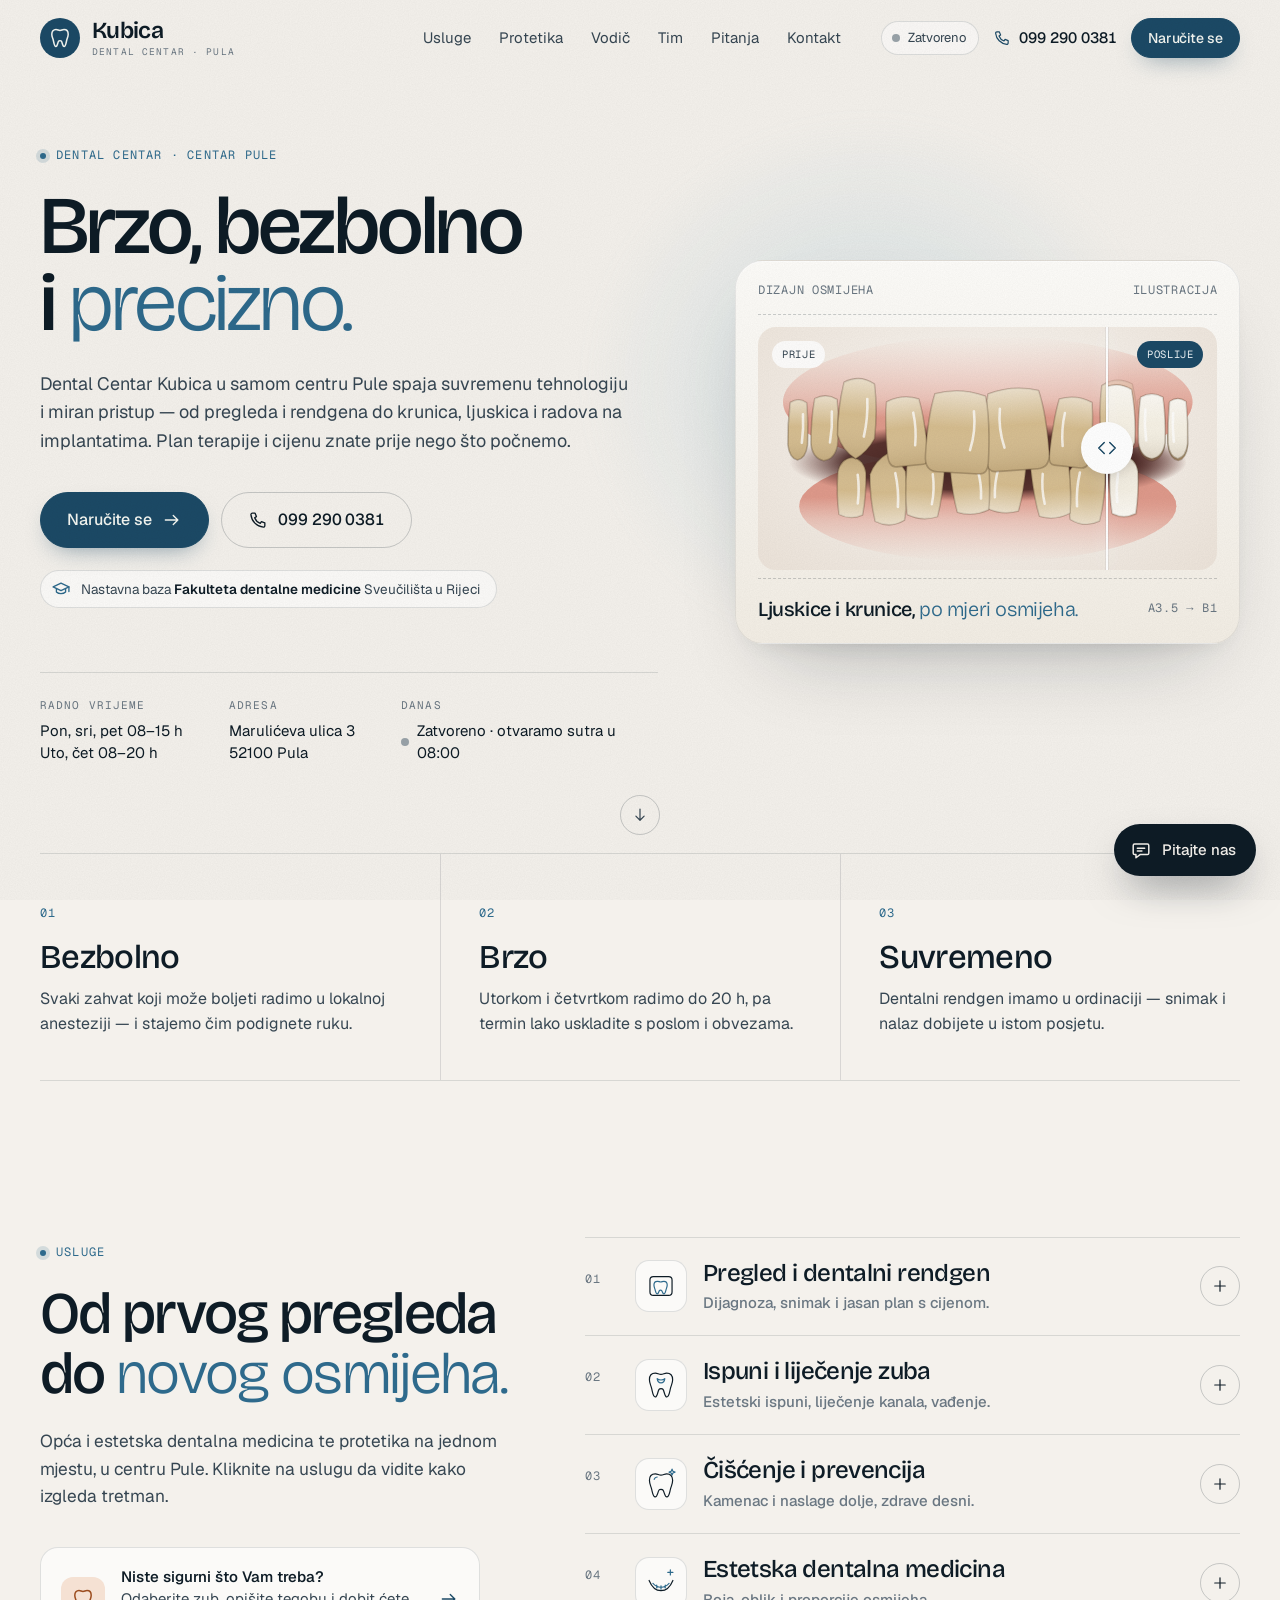
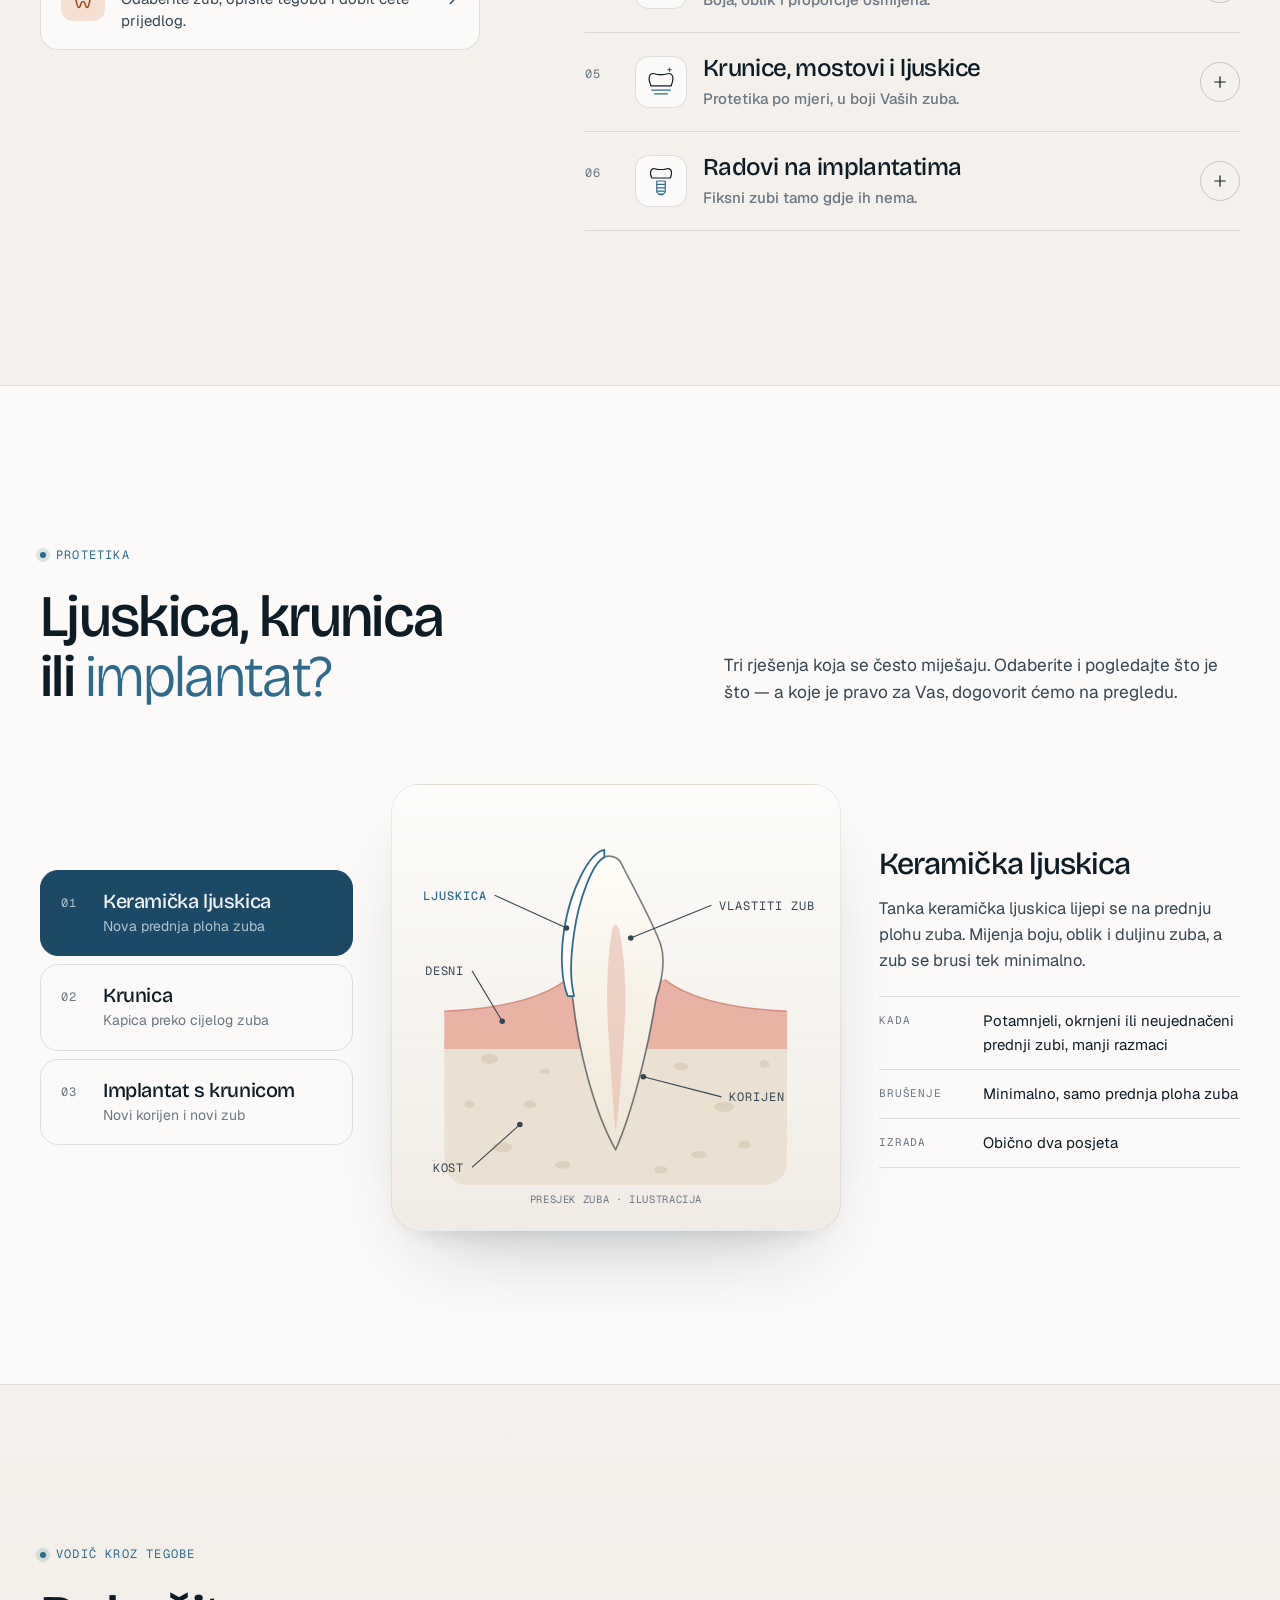
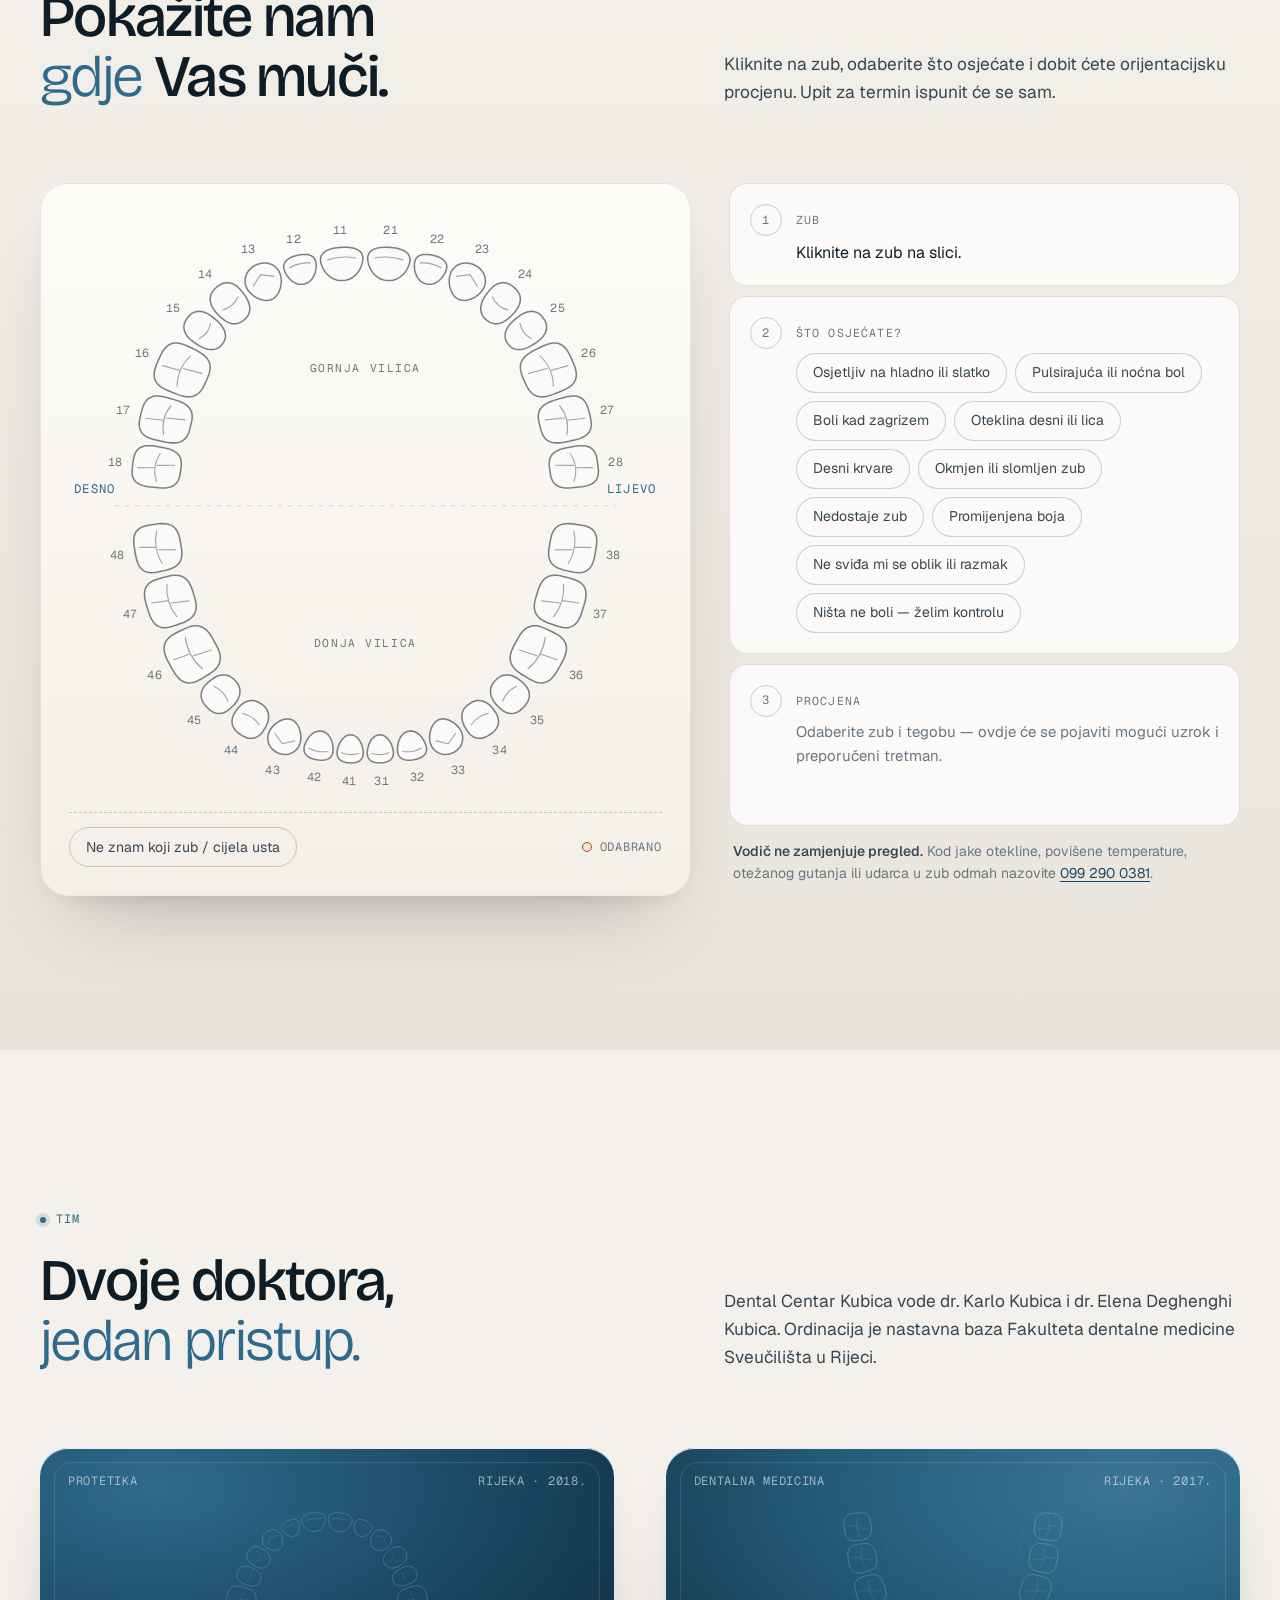
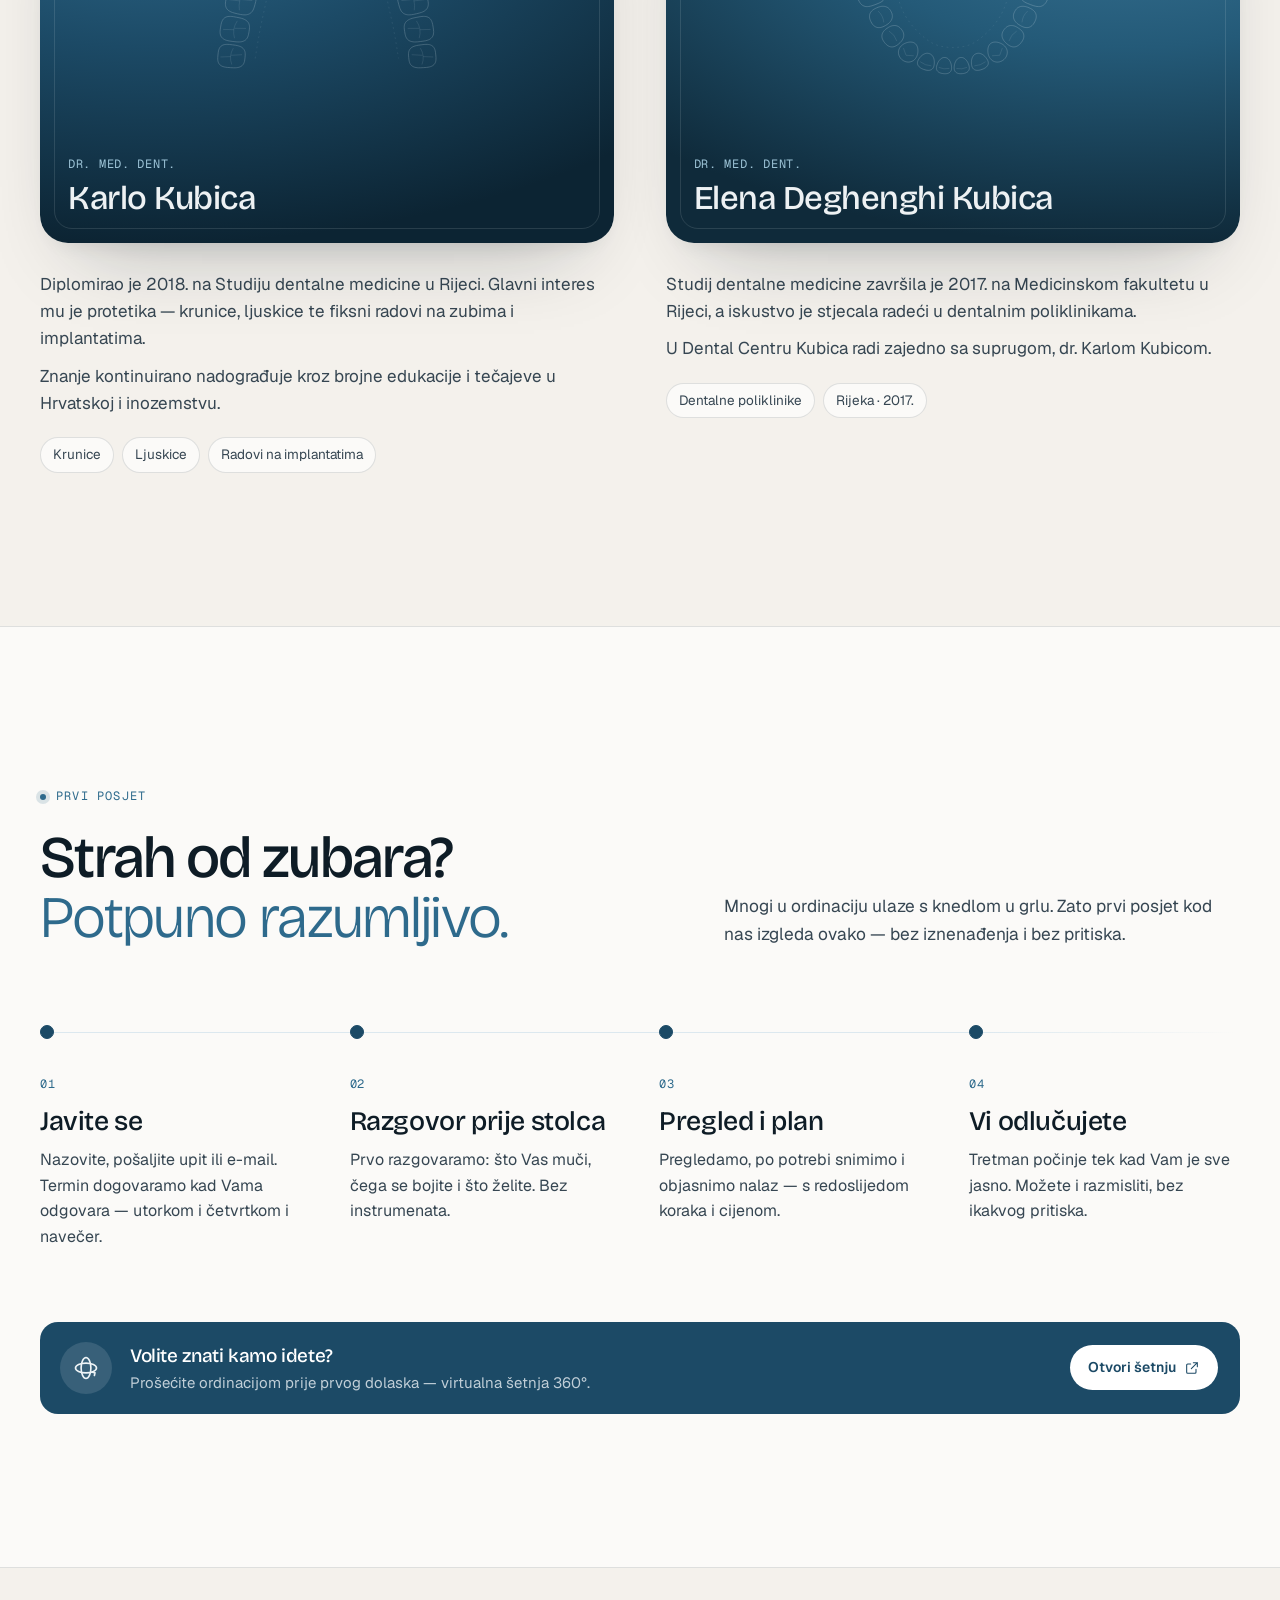
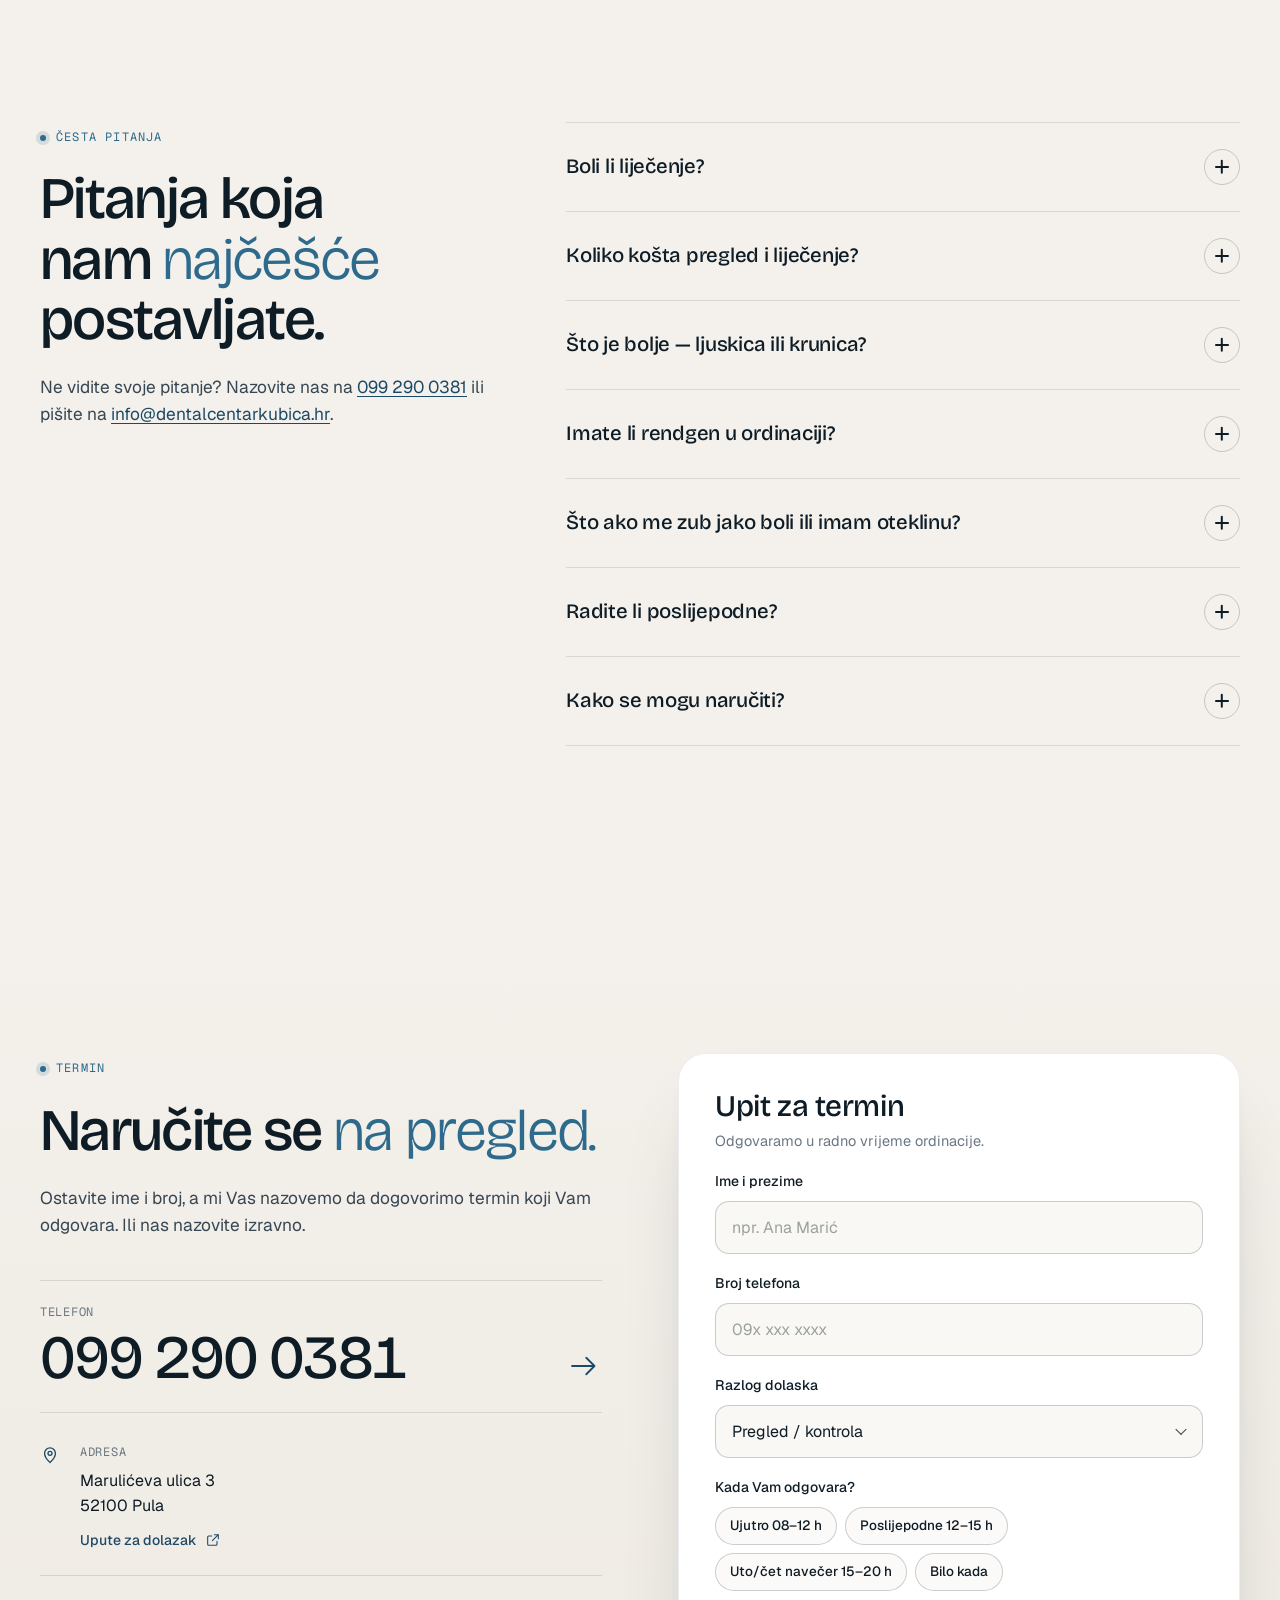
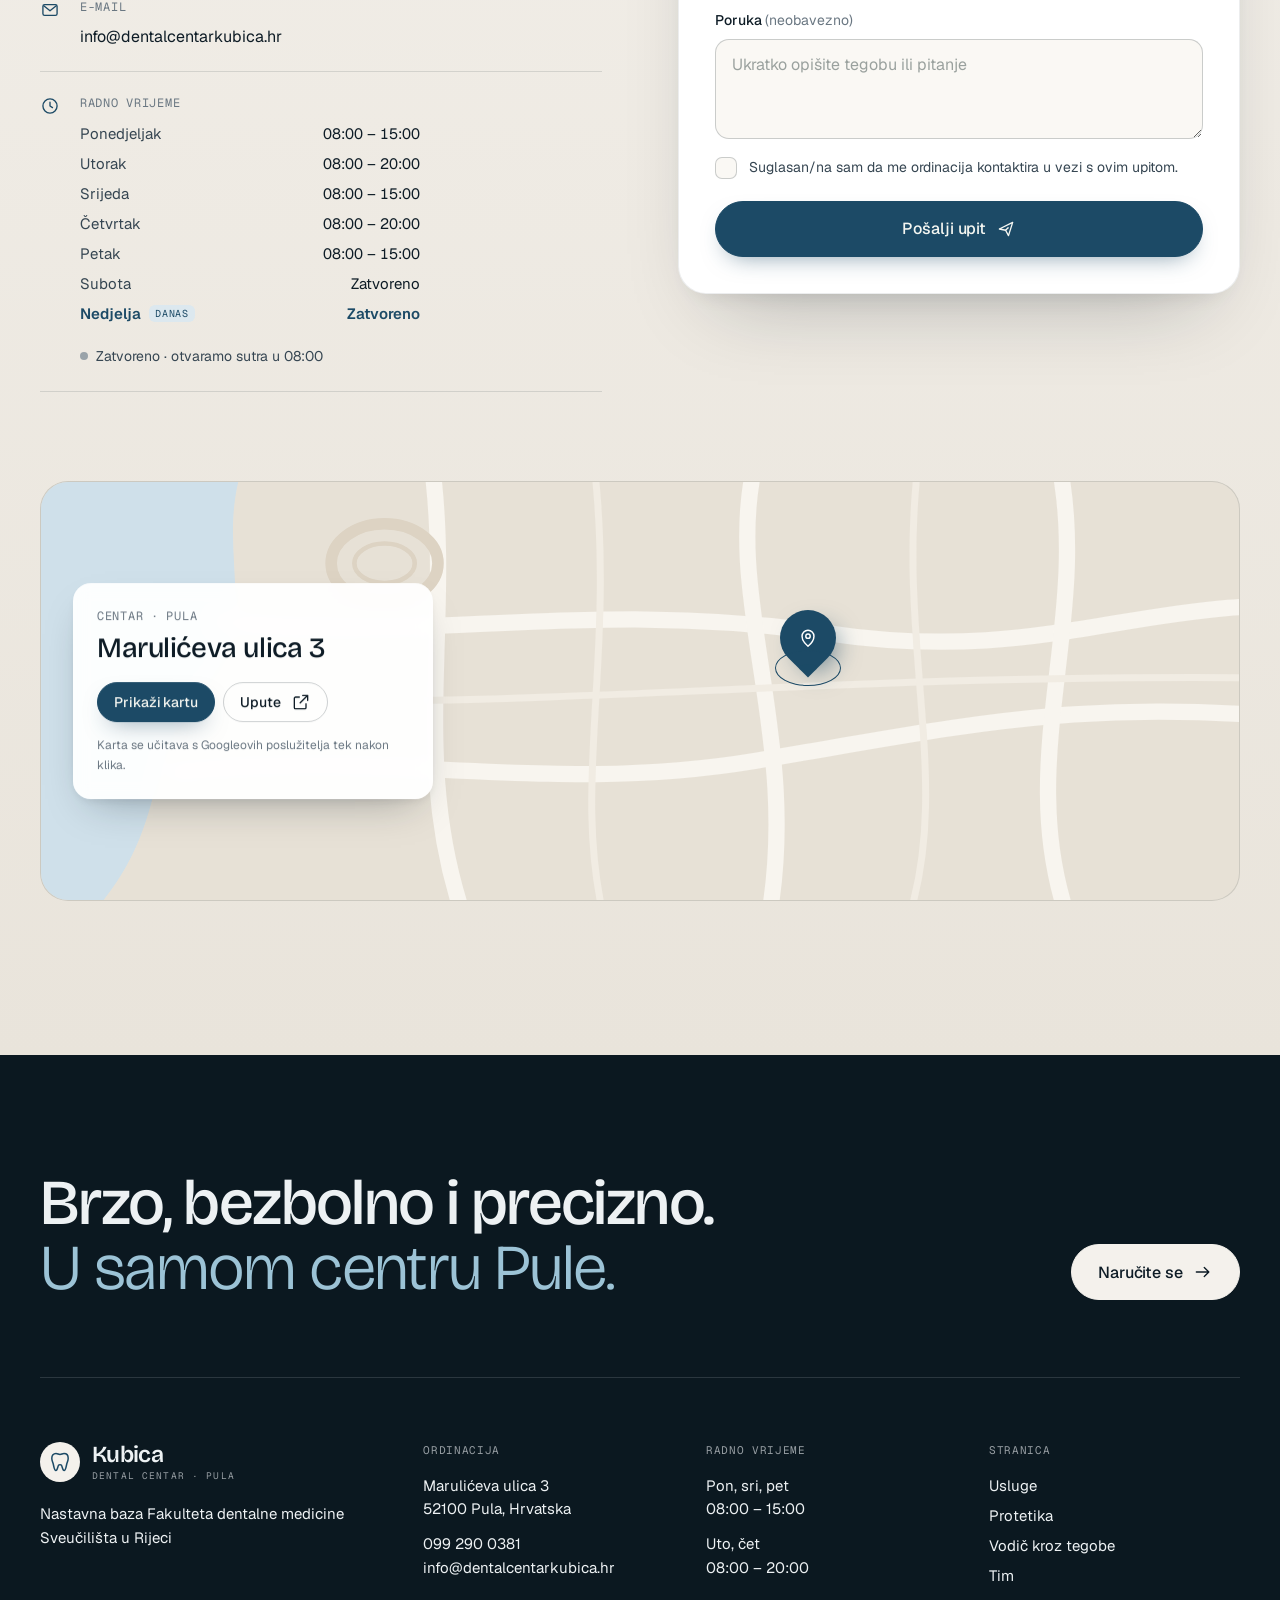
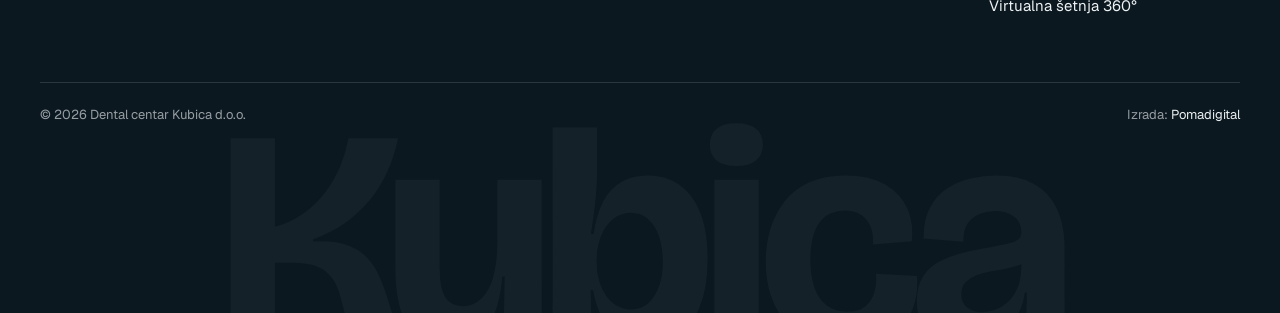
==== kubica/index.html @ 4a35accb "Add website for Dental Centar Kubica (Pula) New static site in kubica/ built from the clinic's publi" ====
<!doctype html>
<html lang="hr">
<head>
  <meta charset="utf-8">
  <meta name="viewport" content="width=device-width, initial-scale=1, viewport-fit=cover">
  <title>Dental Centar Kubica – stomatolog Pula | Protetika, ljuskice, krunice, implantati</title>
  <meta name="description" content="Dental Centar Kubica, Marulićeva ulica 3, Pula: pregledi i dentalni rendgen, opća i estetska dentalna medicina, krunice, ljuskice i radovi na implantatima. Nastavna baza Fakulteta dentalne medicine u Rijeci. Tel. 099 290 0381.">
  <meta name="theme-color" content="#f4f1ec">
  <link rel="canonical" href="https://www.dentalcentarkubica.hr/">

  <meta property="og:type" content="website">
  <meta property="og:locale" content="hr_HR">
  <meta property="og:site_name" content="Dental Centar Kubica">
  <meta property="og:title" content="Dental Centar Kubica – Brzo, bezbolno i precizno, u centru Pule">
  <meta property="og:description" content="Opća i estetska dentalna medicina, krunice, ljuskice i radovi na implantatima. Naručite se: 099 290 0381.">
  <meta property="og:url" content="https://www.dentalcentarkubica.hr/">
  <meta property="og:image" content="https://www.dentalcentarkubica.hr/img/og-image.jpg">
  <meta property="og:image:width" content="1200">
  <meta property="og:image:height" content="630">
  <meta name="twitter:card" content="summary_large_image">

  <link rel="icon" href="img/favicon.svg" type="image/svg+xml">
  <link rel="preload" href="fonts/bricolage-grotesque-latin-opsz-normal.woff2" as="font" type="font/woff2" crossorigin>
  <link rel="preload" href="fonts/geist-latin-wght-normal.woff2" as="font" type="font/woff2" crossorigin>
  <link rel="stylesheet" href="css/style.css">

  <script>document.documentElement.classList.add('js')</script>

  <script type="application/ld+json">
  {
    "@context": "https://schema.org",
    "@type": "Dentist",
    "@id": "https://www.dentalcentarkubica.hr/#ordinacija",
    "name": "Dental Centar Kubica",
    "legalName": "Dental centar Kubica d.o.o.",
    "description": "Ordinacija dentalne medicine u centru Pule: dentalni rendgen, opća i estetska dentalna medicina, protetika. Nastavna baza Fakulteta dentalne medicine Sveučilišta u Rijeci.",
    "url": "https://www.dentalcentarkubica.hr/",
    "image": "https://www.dentalcentarkubica.hr/img/og-image.jpg",
    "telephone": "+385 99 2900 381",
    "email": "info@dentalcentarkubica.hr",
    "address": {
      "@type": "PostalAddress",
      "streetAddress": "Marulićeva ulica 3",
      "addressLocality": "Pula",
      "addressRegion": "Istarska županija",
      "postalCode": "52100",
      "addressCountry": "HR"
    },
    "areaServed": { "@type": "City", "name": "Pula" },
    "openingHoursSpecification": [
      { "@type": "OpeningHoursSpecification", "dayOfWeek": ["Monday","Wednesday","Friday"], "opens": "08:00", "closes": "15:00" },
      { "@type": "OpeningHoursSpecification", "dayOfWeek": ["Tuesday","Thursday"], "opens": "08:00", "closes": "20:00" }
    ],
    "employee": [
      { "@type": "Person", "name": "Karlo Kubica", "jobTitle": "Doktor dentalne medicine", "alumniOf": "Sveučilište u Rijeci" },
      { "@type": "Person", "name": "Elena Deghenghi Kubica", "jobTitle": "Doktorica dentalne medicine", "alumniOf": "Sveučilište u Rijeci" }
    ]
  }
  </script>
</head>
<body>

<svg width="0" height="0" style="position:absolute" aria-hidden="true" focusable="false">
  <defs>
    <symbol id="i-tooth" viewBox="0 0 24 24"><path d="M8 3.5C5.4 3.5 3.8 5.4 3.8 8.2c0 2.4.9 3.8 1.5 6 .6 2.2.9 6.3 2.6 6.3 1.6 0 1.7-3.9 2.7-5.4.4-.6 2.4-.6 2.8 0 1 1.5 1.1 5.4 2.7 5.4 1.7 0 2-4.1 2.6-6.3.6-2.2 1.5-3.6 1.5-6 0-2.8-1.6-4.7-4.2-4.7-1.7 0-2.4.9-4 .9s-2.3-.9-4-.9z"/></symbol>
    <symbol id="i-arrow" viewBox="0 0 24 24"><path d="M4 12h15M13.5 6.5 19 12l-5.5 5.5"/></symbol>
    <symbol id="i-arrow-down" viewBox="0 0 24 24"><path d="M12 4v15M6.5 13.5 12 19l5.5-5.5"/></symbol>
    <symbol id="i-phone" viewBox="0 0 24 24"><path d="M5.2 3.8h3.3l1.6 4.1-2.1 1.4a11.4 11.4 0 0 0 6.7 6.7l1.4-2.1 4.1 1.6v3.3a1.7 1.7 0 0 1-1.8 1.7A16.6 16.6 0 0 1 3.5 5.6a1.7 1.7 0 0 1 1.7-1.8z"/></symbol>
    <symbol id="i-mail" viewBox="0 0 24 24"><rect x="3.5" y="5.5" width="17" height="13" rx="2"/><path d="m4.5 7 7.5 6 7.5-6"/></symbol>
    <symbol id="i-pin" viewBox="0 0 24 24"><path d="M12 21s-6.5-5.6-6.5-11a6.5 6.5 0 0 1 13 0c0 5.4-6.5 11-6.5 11z"/><circle cx="12" cy="10" r="2.4"/></symbol>
    <symbol id="i-clock" viewBox="0 0 24 24"><circle cx="12" cy="12" r="8.5"/><path d="M12 7.5V12l3 2"/></symbol>
    <symbol id="i-plus" viewBox="0 0 24 24"><path d="M12 5v14M5 12h14"/></symbol>
    <symbol id="i-check" viewBox="0 0 24 24"><path d="m5 12.5 4.5 4.5L19 7.5"/></symbol>
    <symbol id="i-close" viewBox="0 0 24 24"><path d="M6 6l12 12M18 6 6 18"/></symbol>
    <symbol id="i-send" viewBox="0 0 24 24"><path d="M4 12 20 4l-5 16-3.5-6.5z"/><path d="m11.5 13.5 3-3"/></symbol>
    <symbol id="i-chat" viewBox="0 0 24 24"><path d="M5 5.5h14a1.5 1.5 0 0 1 1.5 1.5v8.5A1.5 1.5 0 0 1 19 17h-8l-4.5 3.5V17H5a1.5 1.5 0 0 1-1.5-1.5V7A1.5 1.5 0 0 1 5 5.5z"/><path d="M8 10h8M8 13h5"/></symbol>
    <symbol id="i-external" viewBox="0 0 24 24"><path d="M14 4h6v6M20 4l-9 9M18 14v4.5A1.5 1.5 0 0 1 16.5 20h-11A1.5 1.5 0 0 1 4 18.5v-11A1.5 1.5 0 0 1 5.5 6H10"/></symbol>
    <symbol id="i-grad" viewBox="0 0 24 24"><path d="M2.5 9.5 12 5l9.5 4.5L12 14z"/><path d="M6.5 11.5v4c1.4 1.3 3.3 2 5.5 2s4.1-.7 5.5-2v-4M21.5 9.5V15"/></symbol>
    <symbol id="i-360" viewBox="0 0 24 24"><ellipse cx="12" cy="12" rx="9" ry="4.2"/><path d="M12 3a4.2 9 0 0 1 0 18M12 3a4.2 9 0 0 0 0 18"/><path d="m17.5 15.6 2.2.6-.5 2.2"/></symbol>
    <symbol id="i-swap" viewBox="0 0 24 24"><path d="M9 6 3 12l6 6M15 6l6 6-6 6"/></symbol>
    <symbol id="i-wa" viewBox="0 0 24 24"><path fill="currentColor" stroke="none" d="M12 2.2a9.8 9.8 0 0 0-8.4 14.8L2.3 21.7l4.8-1.3A9.8 9.8 0 1 0 12 2.2zm0 17.9a8.1 8.1 0 0 1-4.2-1.1l-.3-.2-2.9.8.8-2.8-.2-.3A8.1 8.1 0 1 1 12 20.1zm4.5-6c-.2-.1-1.5-.7-1.7-.8-.2-.1-.4-.1-.6.1l-.8 1c-.1.2-.3.2-.5.1a6.6 6.6 0 0 1-3.3-2.9c-.2-.4.2-.4.7-1.3.1-.2 0-.3 0-.4l-.8-1.8c-.2-.5-.4-.4-.6-.4h-.5a1 1 0 0 0-.7.3 3 3 0 0 0-.9 2.2 5.2 5.2 0 0 0 1.1 2.8 11.9 11.9 0 0 0 4.6 4c1.7.7 2.4.8 3.2.7.5-.1 1.5-.6 1.8-1.2.2-.6.2-1.1.1-1.2l-.5-.2z"/></symbol>
  </defs>
</svg>

<a class="skip" href="#sadrzaj">Preskoči na sadržaj</a>

<!-- ============ HEADER ============ -->
<header class="header" id="header">
  <div class="container header__inner">
    <a href="#pocetna" class="logo" aria-label="Dental Centar Kubica – početna">
      <span class="logo__mark" aria-hidden="true"><svg><use href="#i-tooth"/></svg></span>
      <span class="logo__text">
        <span class="logo__name">Kubica</span>
        <span class="logo__sub">Dental centar · Pula</span>
      </span>
    </a>

    <nav class="nav" aria-label="Glavna navigacija">
      <a href="#usluge">Usluge</a>
      <a href="#protetika">Protetika</a>
      <a href="#vodic">Vodič</a>
      <a href="#tim">Tim</a>
      <a href="#pitanja">Pitanja</a>
      <a href="#kontakt">Kontakt</a>
    </nav>

    <div class="header__actions">
      <span class="status status--compact" data-status aria-live="polite"><span class="status__dot"></span><span class="status__text">Radno vrijeme</span></span>
      <a class="header__phone" href="tel:+385992900381" aria-label="Nazovite 099 290 0381">
        <svg class="ico" aria-hidden="true"><use href="#i-phone"/></svg><span>099 290 0381</span>
      </a>
      <a href="#kontakt" class="btn btn--primary btn--sm header__cta"><span>Naručite se</span></a>
      <button class="burger" id="burger" type="button" aria-label="Otvori izbornik" aria-expanded="false" aria-controls="menu">
        <span></span><span></span>
      </button>
    </div>
  </div>
</header>

<div class="menu" id="menu" hidden>
  <div class="menu__inner container">
    <nav class="menu__nav" aria-label="Mobilna navigacija">
      <a href="#usluge"><span class="mono">01</span>Usluge</a>
      <a href="#protetika"><span class="mono">02</span>Ljuskica, krunica ili implantat?</a>
      <a href="#vodic"><span class="mono">03</span>Vodič kroz tegobe</a>
      <a href="#tim"><span class="mono">04</span>Tim</a>
      <a href="#pitanja"><span class="mono">05</span>Pitanja</a>
      <a href="#kontakt"><span class="mono">06</span>Kontakt</a>
    </nav>
    <div class="menu__foot">
      <span class="status" data-status><span class="status__dot"></span><span class="status__text">Radno vrijeme</span></span>
      <a class="btn btn--primary btn--block" href="tel:+385992900381"><svg class="ico" aria-hidden="true"><use href="#i-phone"/></svg><span>Nazovite 099 290 0381</span></a>
      <p class="menu__addr">Marulićeva ulica 3 · 52100 Pula</p>
    </div>
  </div>
</div>

<main id="sadrzaj">

<!-- ============ HERO ============ -->
<section class="hero" id="pocetna">
  <div class="container hero__grid">
    <div class="hero__copy">
      <p class="eyebrow reveal"><span class="eyebrow__dot"></span><span><span class="hide-sm">Dental centar · </span>Centar Pule</span></p>
      <h1 class="hero__title" data-split>Brzo, bezbolno i&nbsp;<em>precizno.</em></h1>
      <p class="hero__lead reveal" style="--d:.3s">Dental Centar Kubica u samom centru Pule spaja suvremenu tehnologiju i miran pristup — od pregleda i rendgena do krunica, ljuskica i radova na implantatima. Plan terapije i cijenu znate prije nego što počnemo.</p>
      <div class="hero__ctas reveal" style="--d:.4s">
        <a href="#kontakt" class="btn btn--primary btn--lg"><span>Naručite se</span><svg class="ico" aria-hidden="true"><use href="#i-arrow"/></svg></a>
        <a href="tel:+385992900381" class="btn btn--ghost btn--lg"><svg class="ico" aria-hidden="true"><use href="#i-phone"/></svg><span>099 290 0381</span></a>
      </div>
      <p class="badge reveal" style="--d:.5s"><svg class="ico" aria-hidden="true"><use href="#i-grad"/></svg><span>Nastavna baza <strong>Fakulteta dentalne medicine</strong> Sveučilišta u Rijeci</span></p>
      <dl class="hero__facts reveal" style="--d:.55s">
        <div>
          <dt>Radno vrijeme</dt>
          <dd>Pon, sri, pet 08–15 h<br>Uto, čet 08–20 h</dd>
        </div>
        <div>
          <dt>Adresa</dt>
          <dd>Marulićeva ulica 3<br>52100 Pula</dd>
        </div>
        <div>
          <dt>Danas</dt>
          <dd><span class="status status--plain" data-status><span class="status__dot"></span><span class="status__text">Radno vrijeme</span></span></dd>
        </div>
      </dl>
    </div>

    <div class="hero__visual reveal reveal--scale" style="--d:.12s">
      <figure class="chart compare-card" id="compare-card">
        <div class="chart__head">
          <span class="mono">Dizajn osmijeha</span>
          <span class="mono chart__head-r">Ilustracija</span>
        </div>
        <div class="compare" id="compare">
          <div class="compare__layer compare__before smile smile--light" aria-hidden="true"><svg class="smile__svg" id="smile-before" focusable="false"></svg></div>
          <div class="compare__layer compare__after smile smile--light" aria-hidden="true"><svg class="smile__svg" id="smile-after" focusable="false"></svg></div>
          <span class="compare__label compare__label--l mono">Prije</span>
          <span class="compare__label compare__label--r mono">Poslije</span>
          <div class="compare__line" aria-hidden="true"></div>
          <button type="button" class="compare__handle" id="compare-handle" role="slider" aria-label="Usporedba prije i poslije" aria-valuemin="0" aria-valuemax="100" aria-valuenow="50" aria-valuetext="50 % poslije">
            <svg class="ico" aria-hidden="true"><use href="#i-swap"/></svg>
          </button>
        </div>
        <figcaption class="chart__foot">
          <span class="chart__caption">Ljuskice i krunice, <em>po mjeri osmijeha.</em></span>
          <span class="mono chart__note">A3.5 → B1</span>
        </figcaption>
      </figure>
    </div>
  </div>
  <a href="#obecanja" class="hero__scroll" aria-label="Pomaknite se niže"><svg class="ico" aria-hidden="true"><use href="#i-arrow-down"/></svg></a>
</section>

<!-- ============ OBEĆANJA ============ -->
<section class="promises" id="obecanja" aria-label="Kako radimo">
  <div class="container"><div class="promises__grid">
    <article class="promise reveal">
      <span class="promise__num mono">01</span>
      <h2 class="promise__title">Bezbolno</h2>
      <p>Svaki zahvat koji može boljeti radimo u lokalnoj anesteziji — i stajemo čim podignete ruku.</p>
    </article>
    <article class="promise reveal" style="--d:.08s">
      <span class="promise__num mono">02</span>
      <h2 class="promise__title">Brzo</h2>
      <p>Utorkom i četvrtkom radimo do 20 h, pa termin lako uskladite s poslom i obvezama.</p>
    </article>
    <article class="promise reveal" style="--d:.16s">
      <span class="promise__num mono">03</span>
      <h2 class="promise__title">Suvremeno</h2>
      <p>Dentalni rendgen imamo u ordinaciji — snimak i nalaz dobijete u istom posjetu.</p>
    </article>
  </div></div>
</section>

<!-- ============ USLUGE ============ -->
<section class="section services" id="usluge">
  <div class="container services__grid">
    <div class="services__intro">
      <p class="eyebrow reveal"><span class="eyebrow__dot"></span>Usluge</p>
      <h2 class="h2" data-split>Od prvog pregleda do <em>novog osmijeha.</em></h2>
      <p class="lead reveal">Opća i estetska dentalna medicina te protetika na jednom mjestu, u centru Pule. Kliknite na uslugu da vidite kako izgleda tretman.</p>
      <a href="#vodic" class="helper reveal">
        <span class="helper__icon" aria-hidden="true"><svg><use href="#i-tooth"/></svg></span>
        <span class="helper__text"><strong>Niste sigurni što Vam treba?</strong> Odaberite zub, opišite tegobu i dobit ćete prijedlog.</span>
        <svg class="ico helper__arrow" aria-hidden="true"><use href="#i-arrow"/></svg>
      </a>
    </div>

    <ol class="svc-list" id="svc-list">
      <li class="svc reveal" id="usluga-pregled">
        <button class="svc__head" type="button" aria-expanded="false" aria-controls="svc-p-1">
          <span class="svc__num mono">01</span>
          <span class="svc__icon" aria-hidden="true"><svg viewBox="0 0 40 40"><rect x="7" y="9" width="26" height="22" rx="4"/><path class="o" d="M15.6 14.5c-2.4 0-3.9 1.8-3.9 4.4 0 2.2.8 3.5 1.4 5.6.6 2 .9 4.8 2.5 4.8s1.6-2.8 2.6-4c.4-.5 2.2-.5 2.6 0 1 1.2 1 4 2.6 4s1.9-2.8 2.5-4.8c.6-2.1 1.4-3.4 1.4-5.6 0-2.6-1.5-4.4-3.9-4.4-1.6 0-2.3.8-3.7.8s-2.1-.8-3.7-.8z"/></svg></span>
          <span class="svc__title">Pregled i dentalni rendgen<span class="svc__short">Dijagnoza, snimak i jasan plan s cijenom.</span></span>
          <span class="svc__toggle" aria-hidden="true"><svg><use href="#i-plus"/></svg></span>
        </button>
        <div class="svc__panel" id="svc-p-1" role="region" aria-label="Pregled i dentalni rendgen">
          <div class="svc__panel-inner">
            <p>Pregledamo zube, desni i zagriz, a dentalni rendgen u ordinaciji pokaže i ono što se golim okom ne vidi. Nalaz objasnimo jednostavnim riječima i složimo plan terapije po prioritetima — s cijenom, prije bilo kakvog zahvata.</p>
            <ol class="svc__steps"><li>Razgovor o tegobama</li><li>Pregled i rendgenski snimak</li><li>Plan i cijena, crno na bijelo</li></ol>
          </div>
        </div>
      </li>

      <li class="svc reveal" id="usluga-lijecenje">
        <button class="svc__head" type="button" aria-expanded="false" aria-controls="svc-p-2">
          <span class="svc__num mono">02</span>
          <span class="svc__icon" aria-hidden="true"><svg viewBox="0 0 40 40"><path d="M13.3 6C9 6 6.4 9.2 6.4 13.7c0 4 1.5 6.3 2.5 10 1 3.6 1.5 10.4 4.3 10.4 2.7 0 2.8-6.5 4.5-9 .7-1 4-1 4.7 0 1.7 2.5 1.8 9 4.5 9 2.8 0 3.3-6.8 4.3-10.4 1-3.7 2.5-6 2.5-10C33.6 9.2 31 6 26.7 6c-2.8 0-4 1.5-6.7 1.5S16.1 6 13.3 6z"/><path class="o" d="M15.5 12.5c1.5 2.2 7.5 2.2 9 0-.4 3.4-2.6 5-4.5 5s-4.1-1.6-4.5-5z"/></svg></span>
          <span class="svc__title">Ispuni i liječenje zuba<span class="svc__short">Estetski ispuni, liječenje kanala, vađenje.</span></span>
          <span class="svc__toggle" aria-hidden="true"><svg><use href="#i-plus"/></svg></span>
        </button>
        <div class="svc__panel" id="svc-p-2" role="region" aria-label="Ispuni i liječenje zuba">
          <div class="svc__panel-inner">
            <p>Opća dentalna medicina u punom opsegu: karijes uklanjamo štedeći zdravo tkivo i zub nadograđujemo kompozitom u boji zuba. Kad je zubni živac upaljen, liječenjem korijenskih kanala spašavamo zub, a vađenje radimo tek kad zub nije moguće sačuvati.</p>
            <ol class="svc__steps"><li>Lokalna anestezija</li><li>Liječenje ili uklanjanje karijesa</li><li>Modeliranje i poliranje</li></ol>
          </div>
        </div>
      </li>

      <li class="svc reveal" id="usluga-ciscenje">
        <button class="svc__head" type="button" aria-expanded="false" aria-controls="svc-p-3">
          <span class="svc__num mono">03</span>
          <span class="svc__icon" aria-hidden="true"><svg viewBox="0 0 40 40"><path d="M13.3 8C9 8 6.4 11.2 6.4 15.7c0 4 1.5 6.3 2.5 10 1 3.6 1.5 9.4 4.3 9.4 2.7 0 2.8-5.5 4.5-8 .7-1 4-1 4.7 0 1.7 2.5 1.8 8 4.5 8 2.8 0 3.3-5.8 4.3-9.4 1-3.7 2.5-6 2.5-10C33.6 11.2 31 8 26.7 8c-2.8 0-4 1.5-6.7 1.5S16.1 8 13.3 8z"/><path class="o" d="M12 14.5c.6-1.6 1.8-2.5 3.5-2.7M33 2.5l1 2.5 2.5 1-2.5 1-1 2.5-1-2.5-2.5-1 2.5-1z"/></svg></span>
          <span class="svc__title">Čišćenje i prevencija<span class="svc__short">Kamenac i naslage dolje, zdrave desni.</span></span>
          <span class="svc__toggle" aria-hidden="true"><svg><use href="#i-plus"/></svg></span>
        </button>
        <div class="svc__panel" id="svc-p-3" role="region" aria-label="Čišćenje i prevencija">
          <div class="svc__panel-inner">
            <p>Profesionalno čišćenje uklanja zubni kamenac i mrlje od kave, čaja i cigareta, a poliranje vraća glatkoću i sjaj. Uz to dobijete savjete za njegu kod kuće — jer je najjeftiniji zahvat onaj koji nije potreban.</p>
            <ol class="svc__steps"><li>Uklanjanje kamenca</li><li>Poliranje</li><li>Savjeti za njegu</li></ol>
          </div>
        </div>
      </li>

      <li class="svc reveal" id="usluga-estetika">
        <button class="svc__head" type="button" aria-expanded="false" aria-controls="svc-p-4">
          <span class="svc__num mono">04</span>
          <span class="svc__icon" aria-hidden="true"><svg viewBox="0 0 40 40"><path d="M6 17c3.5 8.5 8.5 12 14 12s10.5-3.5 14-12"/><path class="o" d="M10.5 20.5c3 3.3 6 4.6 9.5 4.6s6.5-1.3 9.5-4.6M15 22.5v3.3M20 23.3v4M25 22.5v3.3"/><path class="o" d="M31 4.5v6M28 7.5h6"/></svg></span>
          <span class="svc__title">Estetska dentalna medicina<span class="svc__short">Boja, oblik i proporcije osmijeha.</span></span>
          <span class="svc__toggle" aria-hidden="true"><svg><use href="#i-plus"/></svg></span>
        </button>
        <div class="svc__panel" id="svc-p-4" role="region" aria-label="Estetska dentalna medicina">
          <div class="svc__panel-inner">
            <p>Izbjeljivanje, zamjena starih tamnih plombi, zatvaranje razmaka i korekcija oblika zuba. Promjene planiramo zajedno, tako da rezultat izgleda prirodno — kao Vi, samo odmorniji.</p>
            <ol class="svc__steps"><li>Analiza osmijeha</li><li>Prijedlog i dogovor</li><li>Izvedba i fino poliranje</li></ol>
            <a class="link" href="#pocetna">Pogledajte usporedbu prije i poslije<svg class="ico" aria-hidden="true"><use href="#i-arrow"/></svg></a>
          </div>
        </div>
      </li>

      <li class="svc reveal" id="usluga-protetika">
        <button class="svc__head" type="button" aria-expanded="false" aria-controls="svc-p-5">
          <span class="svc__num mono">05</span>
          <span class="svc__icon" aria-hidden="true"><svg viewBox="0 0 40 40"><path d="M11 10c-3 0-5 2.4-5 6 0 3.4 1.2 5.5 2 8.5h24c.8-3 2-5.1 2-8.5 0-3.6-2-6-5-6-2.4 0-3.4 1.4-6.5 1.4h-5C14.4 11.4 13.4 10 11 10z"/><path class="o" d="M9 29.5h22M12.5 34h15"/><path class="o" d="M30 3.5v4M28 5.5h4"/></svg></span>
          <span class="svc__title">Krunice, mostovi i ljuskice<span class="svc__short">Protetika po mjeri, u boji Vaših zuba.</span></span>
          <span class="svc__toggle" aria-hidden="true"><svg><use href="#i-plus"/></svg></span>
        </button>
        <div class="svc__panel" id="svc-p-5" role="region" aria-label="Krunice, mostovi i ljuskice">
          <div class="svc__panel-inner">
            <p>Protetika je glavni interes dr. Karla Kubice. Keramičke ljuskice mijenjaju boju i oblik prednjih zuba uz minimalno brušenje, krunice vraćaju čvrstoću jako oštećenim zubima, a mostovi nadoknađuju zube koji nedostaju.</p>
            <ol class="svc__steps"><li>Plan i priprema zuba</li><li>Otisak i izrada po mjeri</li><li>Proba i cementiranje</li></ol>
            <a class="link" href="#protetika">Ljuskica, krunica ili implantat?<svg class="ico" aria-hidden="true"><use href="#i-arrow"/></svg></a>
          </div>
        </div>
      </li>

      <li class="svc reveal" id="usluga-implantati">
        <button class="svc__head" type="button" aria-expanded="false" aria-controls="svc-p-6">
          <span class="svc__num mono">06</span>
          <span class="svc__icon" aria-hidden="true"><svg viewBox="0 0 40 40"><path d="M12 5.5c-2.7 0-4.4 2-4.4 5 0 2.4.9 4 1.5 6h21.8c.6-2 1.5-3.6 1.5-6 0-3-1.7-5-4.4-5-1.8 0-2.6 1-5 1h-6c-2.4 0-3.2-1-5-1z"/><path class="o" d="M16 20h8M15.5 24h9M16 28h8M16.5 32h7M18 35.5h4M15 20v13l3 3h4l3-3V20"/></svg></span>
          <span class="svc__title">Radovi na implantatima<span class="svc__short">Fiksni zubi tamo gdje ih nema.</span></span>
          <span class="svc__toggle" aria-hidden="true"><svg><use href="#i-plus"/></svg></span>
        </button>
        <div class="svc__panel" id="svc-p-6" role="region" aria-label="Radovi na implantatima">
          <div class="svc__panel-inner">
            <p>Implantat zamjenjuje korijen izgubljenog zuba, a na njega dolazi nadogradnja i krunica — ili most kad nedostaje više zuba. Susjedni zubi ostaju netaknuti, a novi zub izgleda i služi kao prirodan.</p>
            <ol class="svc__steps"><li>Procjena i snimak</li><li>Implantat i srastanje</li><li>Nadogradnja i krunica</li></ol>
          </div>
        </div>
      </li>
    </ol>
  </div>
</section>

<!-- ============ PROTETIKA (objašnjenje) ============ -->
<section class="section prosth" id="protetika">
  <div class="container">
    <div class="section-head section-head--split">
      <div>
        <p class="eyebrow reveal"><span class="eyebrow__dot"></span>Protetika</p>
        <h2 class="h2" data-split>Ljuskica, krunica ili <em>implantat?</em></h2>
      </div>
      <p class="lead reveal">Tri rješenja koja se često miješaju. Odaberite i pogledajte što je što — a koje je pravo za Vas, dogovorit ćemo na pregledu.</p>
    </div>

    <div class="prosth__grid">
      <div class="prosth__tabs reveal" role="tablist" aria-label="Protetska rješenja">
        <button type="button" role="tab" class="ptab is-active" id="ptab-ljuskica" aria-selected="true" aria-controls="ppanel" data-mode="ljuskica">
          <span class="ptab__n mono">01</span><span class="ptab__t">Keramička ljuskica</span><span class="ptab__s">Nova prednja ploha zuba</span>
        </button>
        <button type="button" role="tab" class="ptab" id="ptab-krunica" aria-selected="false" aria-controls="ppanel" data-mode="krunica" tabindex="-1">
          <span class="ptab__n mono">02</span><span class="ptab__t">Krunica</span><span class="ptab__s">Kapica preko cijelog zuba</span>
        </button>
        <button type="button" role="tab" class="ptab" id="ptab-implantat" aria-selected="false" aria-controls="ppanel" data-mode="implantat" tabindex="-1">
          <span class="ptab__n mono">03</span><span class="ptab__t">Implantat s krunicom</span><span class="ptab__s">Novi korijen i novi zub</span>
        </button>
      </div>

      <div class="prosth__stage reveal reveal--scale">
        <div class="pcard" data-mode="ljuskica" id="pcard">
          <svg class="pcard__svg" id="pcard-svg" viewBox="0 0 320 300" aria-hidden="true" focusable="false"></svg>
          <div class="pcard__legend mono" id="pcard-legend"></div>
        </div>
      </div>

      <div class="prosth__panel reveal" id="ppanel" role="tabpanel" aria-live="polite">
        <h3 class="prosth__title" id="p-title">Keramička ljuskica</h3>
        <p class="prosth__text" id="p-text"></p>
        <dl class="prosth__facts" id="p-facts"></dl>
      </div>
    </div>
  </div>
</section>

<!-- ============ VODIČ ============ -->
<section class="section guide" id="vodic">
  <div class="container">
    <div class="section-head section-head--split">
      <div>
        <p class="eyebrow reveal"><span class="eyebrow__dot"></span>Vodič kroz tegobe</p>
        <h2 class="h2" data-split>Pokažite nam <em>gdje</em> Vas muči.</h2>
      </div>
      <p class="lead reveal">Kliknite na zub, odaberite što osjećate i dobit ćete orijentacijsku procjenu. Upit za termin ispunit će se sam.</p>
    </div>

    <div class="guide__grid">
      <div class="guide__chart reveal reveal--scale">
        <div class="odonto" id="odonto">
          <svg class="odonto__svg" id="odonto-svg" role="group" aria-label="Odontogram: odaberite zub"></svg>
          <div class="odonto__tip" id="odonto-tip" role="presentation" aria-hidden="true"></div>
          <noscript><p class="odonto__noscript">Za interaktivni vodič uključite JavaScript ili nas nazovite na 099 290 0381.</p></noscript>
        </div>
        <div class="guide__chart-foot">
          <button type="button" class="chip chip--quiet" id="tooth-none" aria-pressed="false">Ne znam koji zub / cijela usta</button>
          <span class="guide__legend mono"><span class="dot dot--sel"></span>Odabrano</span>
        </div>
      </div>

      <div class="guide__panel reveal" style="--d:.1s">
        <div class="gstep" id="gstep-1">
          <span class="gstep__n mono">1</span>
          <div class="gstep__body">
            <h3 class="gstep__title">Zub</h3>
            <p class="gstep__value" id="tooth-readout">Kliknite na zub na slici.</p>
          </div>
        </div>
        <div class="gstep" id="gstep-2">
          <span class="gstep__n mono">2</span>
          <div class="gstep__body">
            <h3 class="gstep__title" id="sym-label">Što osjećate?</h3>
            <div class="chips" id="symptoms" role="radiogroup" aria-labelledby="sym-label"></div>
          </div>
        </div>
        <div class="gstep gstep--result" id="gstep-3">
          <span class="gstep__n mono">3</span>
          <div class="gstep__body">
            <h3 class="gstep__title">Procjena</h3>
            <div class="result" id="result" aria-live="polite">
              <p class="result__empty">Odaberite zub i tegobu — ovdje će se pojaviti mogući uzrok i preporučeni tretman.</p>
            </div>
          </div>
        </div>
        <p class="guide__disclaimer"><strong>Vodič ne zamjenjuje pregled.</strong> Kod jake otekline, povišene temperature, otežanog gutanja ili udarca u zub odmah nazovite <a href="tel:+385992900381">099 290 0381</a>.</p>
      </div>
    </div>
  </div>
</section>

<!-- ============ TIM ============ -->
<section class="section team" id="tim">
  <div class="container">
    <div class="section-head section-head--split">
      <div>
        <p class="eyebrow reveal"><span class="eyebrow__dot"></span>Tim</p>
        <h2 class="h2" data-split>Dvoje doktora, <em>jedan pristup.</em></h2>
      </div>
      <p class="lead reveal">Dental Centar Kubica vode dr. Karlo Kubica i dr. Elena Deghenghi Kubica. Ordinacija je nastavna baza Fakulteta dentalne medicine Sveučilišta u Rijeci.</p>
    </div>

    <div class="team__grid">
      <article class="doc reveal">
        <div class="doc__portrait portrait" data-photo-key="karlo">
          <svg class="portrait__pattern" aria-hidden="true" focusable="false"></svg>
          <div class="portrait__mono" aria-hidden="true"><span class="mono">Protetika</span><span class="mono">Rijeka · 2018.</span></div>
          <div class="portrait__caption"><span class="mono">dr. med. dent.</span><strong>Karlo Kubica</strong></div>
        </div>
        <div class="doc__body">
          <p>Diplomirao je 2018. na Studiju dentalne medicine u Rijeci. Glavni interes mu je protetika — krunice, ljuskice te fiksni radovi na zubima i implantatima.</p>
          <p>Znanje kontinuirano nadograđuje kroz brojne edukacije i tečajeve u Hrvatskoj i inozemstvu.</p>
          <ul class="doc__tags"><li>Krunice</li><li>Ljuskice</li><li>Radovi na implantatima</li></ul>
        </div>
      </article>

      <article class="doc reveal" style="--d:.1s">
        <div class="doc__portrait portrait portrait--alt" data-photo-key="elena">
          <svg class="portrait__pattern" aria-hidden="true" focusable="false"></svg>
          <div class="portrait__mono" aria-hidden="true"><span class="mono">Dentalna medicina</span><span class="mono">Rijeka · 2017.</span></div>
          <div class="portrait__caption"><span class="mono">dr. med. dent.</span><strong>Elena Deghenghi Kubica</strong></div>
        </div>
        <div class="doc__body">
          <p>Studij dentalne medicine završila je 2017. na Medicinskom fakultetu u Rijeci, a iskustvo je stjecala radeći u dentalnim poliklinikama.</p>
          <p>U Dental Centru Kubica radi zajedno sa suprugom, dr. Karlom Kubicom.</p>
          <ul class="doc__tags"><li>Dentalne poliklinike</li><li>Rijeka · 2017.</li></ul>
        </div>
      </article>
    </div>
  </div>
</section>

<!-- ============ PRVI POSJET ============ -->
<section class="section visit" id="prvi-posjet">
  <div class="container">
    <div class="section-head section-head--split">
      <div>
        <p class="eyebrow reveal"><span class="eyebrow__dot"></span>Prvi posjet</p>
        <h2 class="h2" data-split>Strah od zubara? <em>Potpuno razumljivo.</em></h2>
      </div>
      <p class="lead reveal">Mnogi u ordinaciju ulaze s knedlom u grlu. Zato prvi posjet kod nas izgleda ovako — bez iznenađenja i bez pritiska.</p>
    </div>

    <ol class="vsteps">
      <li class="vstep reveal"><span class="vstep__n mono">01</span><h3>Javite se</h3><p>Nazovite, pošaljite upit ili e-mail. Termin dogovaramo kad Vama odgovara — utorkom i četvrtkom i navečer.</p></li>
      <li class="vstep reveal" style="--d:.08s"><span class="vstep__n mono">02</span><h3>Razgovor prije stolca</h3><p>Prvo razgovaramo: što Vas muči, čega se bojite i što želite. Bez instrumenata.</p></li>
      <li class="vstep reveal" style="--d:.16s"><span class="vstep__n mono">03</span><h3>Pregled i plan</h3><p>Pregledamo, po potrebi snimimo i objasnimo nalaz — s redoslijedom koraka i cijenom.</p></li>
      <li class="vstep reveal" style="--d:.24s"><span class="vstep__n mono">04</span><h3>Vi odlučujete</h3><p>Tretman počinje tek kad Vam je sve jasno. Možete i razmisliti, bez ikakvog pritiska.</p></li>
    </ol>

    <a class="tour reveal" href="https://tourmkr.com/F1upMBrVET" target="_blank" rel="noopener">
      <span class="tour__icon" aria-hidden="true"><svg class="ico"><use href="#i-360"/></svg></span>
      <span class="tour__text"><strong>Volite znati kamo idete?</strong> Prošećite ordinacijom prije prvog dolaska — virtualna šetnja 360°.</span>
      <span class="tour__cta">Otvori šetnju<svg class="ico" aria-hidden="true"><use href="#i-external"/></svg></span>
    </a>
  </div>
</section>

<!-- ============ PITANJA ============ -->
<section class="section faq" id="pitanja">
  <div class="container faq__grid">
    <div class="faq__intro">
      <p class="eyebrow reveal"><span class="eyebrow__dot"></span>Česta pitanja</p>
      <h2 class="h2" data-split>Pitanja koja nam <em>najčešće</em> postavljate.</h2>
      <p class="lead reveal">Ne vidite svoje pitanje? Nazovite nas na <a href="tel:+385992900381">099 290 0381</a> ili pišite na <a href="mailto:info@dentalcentarkubica.hr">info@dentalcentarkubica.hr</a>.</p>
    </div>

    <div class="faq__list">
      <div class="qa reveal">
        <h3><button type="button" class="qa__q" aria-expanded="false" aria-controls="qa-1" id="qa-b1">Boli li liječenje?<span class="qa__icon" aria-hidden="true"></span></button></h3>
        <div class="qa__a" id="qa-1" role="region" aria-labelledby="qa-b1"><div><p>Svaki zahvat koji može boljeti radimo u lokalnoj anesteziji. Većina pacijenata osjeti samo kratak ubod na početku, a i njega se može ublažiti anestetičkim gelom. Ako išta osjetite — podignite ruku i stajemo.</p></div></div>
      </div>
      <div class="qa reveal">
        <h3><button type="button" class="qa__q" aria-expanded="false" aria-controls="qa-2" id="qa-b2">Koliko košta pregled i liječenje?<span class="qa__icon" aria-hidden="true"></span></button></h3>
        <div class="qa__a" id="qa-2" role="region" aria-labelledby="qa-b2"><div><p>Cijena ovisi o nalazu. Nakon pregleda dobijete plan terapije s cijenom za svaki korak, tako da unaprijed točno znate koliko će koštati. Za okvirnu informaciju slobodno nas nazovite.</p></div></div>
      </div>
      <div class="qa reveal">
        <h3><button type="button" class="qa__q" aria-expanded="false" aria-controls="qa-3" id="qa-b3">Što je bolje — ljuskica ili krunica?<span class="qa__icon" aria-hidden="true"></span></button></h3>
        <div class="qa__a" id="qa-3" role="region" aria-labelledby="qa-b3"><div><p>Ljuskica je tanja i čuva više vlastitog zuba, ali je namijenjena prednjim zubima koji su uglavnom zdravi. Krunica prekriva cijeli zub i rješenje je za jače oštećene zube. Koje je rješenje pravo za Vas, predložit ćemo nakon pregleda — <a href="#protetika">usporedbu pogledajte ovdje</a>.</p></div></div>
      </div>
      <div class="qa reveal">
        <h3><button type="button" class="qa__q" aria-expanded="false" aria-controls="qa-4" id="qa-b4">Imate li rendgen u ordinaciji?<span class="qa__icon" aria-hidden="true"></span></button></h3>
        <div class="qa__a" id="qa-4" role="region" aria-labelledby="qa-b4"><div><p>Da. Dentalni rendgen dio je opreme ordinacije, pa snimak napravimo odmah tijekom pregleda i nalaz zajedno pogledamo na ekranu.</p></div></div>
      </div>
      <div class="qa reveal">
        <h3><button type="button" class="qa__q" aria-expanded="false" aria-controls="qa-5" id="qa-b5">Što ako me zub jako boli ili imam oteklinu?<span class="qa__icon" aria-hidden="true"></span></button></h3>
        <div class="qa__a" id="qa-5" role="region" aria-labelledby="qa-b5"><div><p>Nazovite <a href="tel:+385992900381">099 290 0381</a> — potrudit ćemo se primiti Vas što prije. Ako se oteklina širi, imate povišenu temperaturu ili otežano gutate, bez odgađanja se javite hitnoj službi.</p></div></div>
      </div>
      <div class="qa reveal">
        <h3><button type="button" class="qa__q" aria-expanded="false" aria-controls="qa-6" id="qa-b6">Radite li poslijepodne?<span class="qa__icon" aria-hidden="true"></span></button></h3>
        <div class="qa__a" id="qa-6" role="region" aria-labelledby="qa-b6"><div><p>Da — utorkom i četvrtkom radimo od 08 do 20 h, a ponedjeljkom, srijedom i petkom od 08 do 15 h. Vikendom ne radimo.</p></div></div>
      </div>
      <div class="qa reveal">
        <h3><button type="button" class="qa__q" aria-expanded="false" aria-controls="qa-7" id="qa-b7">Kako se mogu naručiti?<span class="qa__icon" aria-hidden="true"></span></button></h3>
        <div class="qa__a" id="qa-7" role="region" aria-labelledby="qa-b7"><div><p>Nazovite <a href="tel:+385992900381">099 290 0381</a>, pišite na <a href="mailto:info@dentalcentarkubica.hr">info@dentalcentarkubica.hr</a> ili <a href="#kontakt">pošaljite upit</a> preko ove stranice — javit ćemo Vam se da dogovorimo termin.</p></div></div>
      </div>
    </div>
  </div>
</section>

<!-- ============ KONTAKT ============ -->
<section class="section contact" id="kontakt">
  <div class="container contact__grid">
    <div class="contact__info">
      <p class="eyebrow reveal"><span class="eyebrow__dot"></span>Termin</p>
      <h2 class="h2" data-split>Naručite se <em>na pregled.</em></h2>
      <p class="lead reveal">Ostavite ime i broj, a mi Vas nazovemo da dogovorimo termin koji Vam odgovara. Ili nas nazovite izravno.</p>

      <a class="bigphone reveal" href="tel:+385992900381">
        <span class="mono">Telefon</span>
        <span class="bigphone__num">099 290 0381</span>
        <svg class="ico" aria-hidden="true"><use href="#i-arrow"/></svg>
      </a>

      <div class="contact__cards reveal">
        <div class="ccard">
          <svg class="ico" aria-hidden="true"><use href="#i-pin"/></svg>
          <div>
            <span class="mono">Adresa</span>
            <p>Marulićeva ulica 3<br>52100 Pula</p>
            <a class="link" href="https://www.google.com/maps/dir/?api=1&amp;destination=Maruli%C4%87eva+ulica+3%2C+52100+Pula" target="_blank" rel="noopener">Upute za dolazak<svg class="ico" aria-hidden="true"><use href="#i-external"/></svg></a>
          </div>
        </div>
        <div class="ccard">
          <svg class="ico" aria-hidden="true"><use href="#i-mail"/></svg>
          <div>
            <span class="mono">E-mail</span>
            <p><a href="mailto:info@dentalcentarkubica.hr">info@dentalcentarkubica.hr</a></p>
          </div>
        </div>
        <div class="ccard ccard--hours">
          <svg class="ico" aria-hidden="true"><use href="#i-clock"/></svg>
          <div>
            <span class="mono">Radno vrijeme</span>
            <table class="hours" id="hours">
              <tbody>
                <tr data-day="1"><th scope="row">Ponedjeljak</th><td>08:00 – 15:00</td></tr>
                <tr data-day="2"><th scope="row">Utorak</th><td>08:00 – 20:00</td></tr>
                <tr data-day="3"><th scope="row">Srijeda</th><td>08:00 – 15:00</td></tr>
                <tr data-day="4"><th scope="row">Četvrtak</th><td>08:00 – 20:00</td></tr>
                <tr data-day="5"><th scope="row">Petak</th><td>08:00 – 15:00</td></tr>
                <tr data-day="6"><th scope="row">Subota</th><td>Zatvoreno</td></tr>
                <tr data-day="0"><th scope="row">Nedjelja</th><td>Zatvoreno</td></tr>
              </tbody>
            </table>
            <span class="status" data-status><span class="status__dot"></span><span class="status__text">Radno vrijeme</span></span>
          </div>
        </div>
      </div>
    </div>

    <div class="contact__form reveal reveal--scale">
      <form class="form" id="booking" novalidate>
        <div class="form__head">
          <h3 class="form__title">Upit za termin</h3>
          <p class="form__sub">Odgovaramo u radno vrijeme ordinacije.</p>
        </div>

        <div class="field">
          <label for="f-name">Ime i prezime</label>
          <input id="f-name" name="ime" type="text" autocomplete="name" required placeholder="npr. Ana Marić">
          <span class="field__err" aria-live="polite"></span>
        </div>

        <div class="field">
          <label for="f-phone">Broj telefona</label>
          <input id="f-phone" name="telefon" type="tel" autocomplete="tel" inputmode="tel" required placeholder="09x xxx xxxx">
          <span class="field__err" aria-live="polite"></span>
        </div>

        <div class="field">
          <label for="f-reason">Razlog dolaska</label>
          <div class="select">
            <select id="f-reason" name="razlog">
              <option value="Pregled / kontrola">Pregled / kontrola</option>
              <option value="Bol ili hitan slučaj">Bol ili hitan slučaj</option>
              <option value="Plomba / liječenje zuba">Plomba / liječenje zuba</option>
              <option value="Vađenje zuba">Vađenje zuba</option>
              <option value="Čišćenje kamenca">Čišćenje kamenca</option>
              <option value="Estetika / izbjeljivanje">Estetika / izbjeljivanje</option>
              <option value="Ljuskice">Ljuskice</option>
              <option value="Krunica / most">Krunica / most</option>
              <option value="Implantat">Implantat</option>
              <option value="Drugo">Drugo</option>
            </select>
          </div>
        </div>

        <fieldset class="field field--chips">
          <legend>Kada Vam odgovara?</legend>
          <div class="chips">
            <label class="chip"><input type="checkbox" name="termin" value="Ujutro 08–12 h"><span>Ujutro 08–12 h</span></label>
            <label class="chip"><input type="checkbox" name="termin" value="Poslijepodne 12–15 h"><span>Poslijepodne 12–15 h</span></label>
            <label class="chip"><input type="checkbox" name="termin" value="Uto/čet navečer 15–20 h"><span>Uto/čet navečer 15–20 h</span></label>
            <label class="chip"><input type="checkbox" name="termin" value="Bilo kada"><span>Bilo kada</span></label>
          </div>
        </fieldset>

        <div class="field">
          <label for="f-msg">Poruka <span class="field__opt">(neobavezno)</span></label>
          <textarea id="f-msg" name="poruka" rows="3" placeholder="Ukratko opišite tegobu ili pitanje"></textarea>
        </div>

        <label class="consent">
          <input type="checkbox" id="f-consent" name="suglasnost" required>
          <span class="consent__box" aria-hidden="true"><svg><use href="#i-check"/></svg></span>
          <span>Suglasan/na sam da me ordinacija kontaktira u vezi s ovim upitom.</span>
        </label>
        <span class="field__err field__err--consent" id="consent-err" aria-live="polite"></span>

        <button class="btn btn--primary btn--lg btn--block form__submit" type="submit">
          <span class="form__submit-label">Pošalji upit</span>
          <svg class="ico" aria-hidden="true"><use href="#i-send"/></svg>
        </button>

        <div class="form__done" id="form-done" hidden tabindex="-1">
          <div class="form__done-icon" aria-hidden="true"><svg><use href="#i-check"/></svg></div>
          <h3 class="form__done-title" id="form-done-title">Hvala!</h3>
          <p class="form__done-text" id="form-done-text"></p>
          <div class="form__done-actions" id="form-done-actions"></div>
          <button type="button" class="link link--btn" id="form-reset">Pošalji novi upit</button>
        </div>
      </form>
    </div>
  </div>

  <div class="container">
    <div class="map reveal" id="map">
      <div class="map__art" aria-hidden="true">
        <svg viewBox="0 0 1200 360" preserveAspectRatio="xMidYMid slice">
          <path class="map__sea" d="M-20 -20 L 260 -20 C 230 60 280 120 220 180 C 170 230 200 300 120 380 L -20 380 Z"/>
          <g class="map__streets">
            <path d="M200 250 C 380 230 520 270 700 240 S 1000 180 1220 210"/>
            <path d="M240 120 C 400 140 560 100 760 130 S 1040 90 1220 110"/>
            <path d="M420 -20 C 440 120 400 240 450 380"/>
            <path d="M700 -20 C 670 100 740 220 710 380"/>
            <path d="M960 -20 C 990 120 920 240 970 380"/>
            <path class="thin" d="M240 185 C 500 200 780 160 1220 170"/>
            <path class="thin" d="M560 -20 C 580 150 540 260 570 380"/>
            <path class="thin" d="M840 -20 C 820 140 870 260 830 380"/>
          </g>
          <ellipse class="map__arena" cx="380" cy="70" rx="46" ry="34"/>
          <ellipse class="map__arena map__arena--in" cx="380" cy="70" rx="26" ry="17"/>
        </svg>
        <div class="map__pin"><span class="map__pulse"></span><svg class="ico"><use href="#i-pin"/></svg></div>
      </div>
      <div class="map__card">
        <span class="mono">Centar · Pula</span>
        <strong>Marulićeva ulica 3</strong>
        <div class="map__actions">
          <button type="button" class="btn btn--primary btn--sm" id="map-load"><span>Prikaži kartu</span></button>
          <a class="btn btn--ghost btn--sm" href="https://www.google.com/maps/dir/?api=1&amp;destination=Maruli%C4%87eva+ulica+3%2C+52100+Pula" target="_blank" rel="noopener"><span>Upute</span><svg class="ico" aria-hidden="true"><use href="#i-external"/></svg></a>
        </div>
        <p class="map__privacy">Karta se učitava s Googleovih poslužitelja tek nakon klika.</p>
      </div>
    </div>
  </div>
</section>

</main>

<footer class="footer">
  <div class="container">
    <div class="footer__top">
      <p class="footer__claim">Brzo, bezbolno i precizno.<br><em>U samom centru Pule.</em></p>
      <a href="#kontakt" class="btn btn--light btn--lg"><span>Naručite se</span><svg class="ico" aria-hidden="true"><use href="#i-arrow"/></svg></a>
    </div>

    <div class="footer__cols">
      <div>
        <a href="#pocetna" class="logo logo--light" aria-label="Na vrh stranice">
          <span class="logo__mark" aria-hidden="true"><svg><use href="#i-tooth"/></svg></span>
          <span class="logo__text"><span class="logo__name">Kubica</span><span class="logo__sub">Dental centar · Pula</span></span>
        </a>
        <p class="footer__note">Nastavna baza Fakulteta dentalne medicine Sveučilišta u Rijeci</p>
      </div>
      <div>
        <h3 class="footer__h mono">Ordinacija</h3>
        <p>Marulićeva ulica 3<br>52100 Pula, Hrvatska</p>
        <p><a href="tel:+385992900381">099 290 0381</a><br><a href="mailto:info@dentalcentarkubica.hr">info@dentalcentarkubica.hr</a></p>
      </div>
      <div>
        <h3 class="footer__h mono">Radno vrijeme</h3>
        <p>Pon, sri, pet<br>08:00 – 15:00</p>
        <p>Uto, čet<br>08:00 – 20:00</p>
      </div>
      <div>
        <h3 class="footer__h mono">Stranica</h3>
        <ul class="footer__links">
          <li><a href="#usluge">Usluge</a></li>
          <li><a href="#protetika">Protetika</a></li>
          <li><a href="#vodic">Vodič kroz tegobe</a></li>
          <li><a href="#tim">Tim</a></li>
          <li><a href="https://tourmkr.com/F1upMBrVET" target="_blank" rel="noopener">Virtualna šetnja 360°</a></li>
        </ul>
      </div>
    </div>

    <div class="footer__bottom">
      <span>© <span id="year">2026</span> Dental centar Kubica d.o.o.</span>
      <span>Izrada: <a href="https://pomadigital.com" target="_blank" rel="noopener">Pomadigital</a></span>
    </div>
  </div>
  <div class="footer__mark" aria-hidden="true">Kubica</div>
</footer>

<div class="dock" id="dock">
  <a href="tel:+385992900381" class="dock__btn dock__btn--ghost"><svg class="ico" aria-hidden="true"><use href="#i-phone"/></svg><span>Nazovi</span></a>
  <a href="#kontakt" class="dock__btn"><span>Naručite se</span><svg class="ico" aria-hidden="true"><use href="#i-arrow"/></svg></a>
</div>

<button class="assist-fab" id="assist-fab" type="button" aria-expanded="false" aria-controls="assist">
  <svg class="ico" aria-hidden="true"><use href="#i-chat"/></svg>
  <span class="assist-fab__label">Pitajte nas</span>
</button>

<section class="assist" id="assist" role="dialog" aria-modal="false" aria-labelledby="assist-title" hidden>
  <header class="assist__head">
    <span class="assist__avatar" aria-hidden="true"><svg><use href="#i-tooth"/></svg></span>
    <div>
      <h2 class="assist__title" id="assist-title">Brzi odgovori</h2>
      <span class="assist__sub">Automatski asistent ordinacije</span>
    </div>
    <button type="button" class="assist__close" id="assist-close" aria-label="Zatvori"><svg class="ico"><use href="#i-close"/></svg></button>
  </header>
  <div class="assist__log" id="assist-log" aria-live="polite"></div>
  <div class="assist__chips" id="assist-chips"></div>
  <form class="assist__form" id="assist-form" autocomplete="off">
    <label class="sr-only" for="assist-input">Vaše pitanje</label>
    <input id="assist-input" type="text" placeholder="Napišite pitanje…" maxlength="200">
    <button type="submit" aria-label="Pošalji"><svg class="ico"><use href="#i-send"/></svg></button>
  </form>
</section>

<script src="js/main.js" defer></script>
</body>
</html>
---- kubica/css/style.css ----
/* ==========================================================================
   Dental Centar Kubica — stilovi
   Vizualni jezik: istarski kamen, Jadran, precizni odontogram (FDI).
   ========================================================================== */

/* ---------- Fontovi (lokalno, bez vanjskih servera) ---------- */
@font-face { font-family: "Bricolage Grotesque"; font-style: normal; font-weight: 200 800; font-stretch: 75% 100%; font-display: swap;
  src: url(../fonts/bricolage-grotesque-latin-opsz-normal.woff2) format("woff2");
  unicode-range: U+0000-00FF,U+0131,U+0152-0153,U+02BB-02BC,U+02C6,U+02DA,U+02DC,U+0304,U+0308,U+0329,U+2000-206F,U+20AC,U+2122,U+2191,U+2193,U+2212,U+2215,U+FEFF,U+FFFD; }
@font-face { font-family: "Bricolage Grotesque"; font-style: normal; font-weight: 200 800; font-stretch: 75% 100%; font-display: swap;
  src: url(../fonts/bricolage-grotesque-latin-ext-opsz-normal.woff2) format("woff2");
  unicode-range: U+0100-02BA,U+02BD-02C5,U+02C7-02CC,U+02CE-02D7,U+02DD-02FF,U+0304,U+0308,U+0329,U+1D00-1DBF,U+1E00-1E9F,U+1EF2-1EFF,U+2020,U+20A0-20AB,U+20AD-20C0,U+2113,U+2C60-2C7F,U+A720-A7FF; }
@font-face { font-family: "Geist"; font-style: normal; font-weight: 100 900; font-display: swap;
  src: url(../fonts/geist-latin-wght-normal.woff2) format("woff2");
  unicode-range: U+0000-00FF,U+0131,U+0152-0153,U+02BB-02BC,U+02C6,U+02DA,U+02DC,U+0304,U+0308,U+0329,U+2000-206F,U+20AC,U+2122,U+2191,U+2193,U+2212,U+2215,U+FEFF,U+FFFD; }
@font-face { font-family: "Geist"; font-style: normal; font-weight: 100 900; font-display: swap;
  src: url(../fonts/geist-latin-ext-wght-normal.woff2) format("woff2");
  unicode-range: U+0100-02BA,U+02BD-02C5,U+02C7-02CC,U+02CE-02D7,U+02DD-02FF,U+0304,U+0308,U+0329,U+1D00-1DBF,U+1E00-1E9F,U+1EF2-1EFF,U+2020,U+20A0-20AB,U+20AD-20C0,U+2113,U+2C60-2C7F,U+A720-A7FF; }
@font-face { font-family: "Geist Mono"; font-style: normal; font-weight: 400; font-display: swap;
  src: url(../fonts/geist-mono-latin-400-normal.woff2) format("woff2");
  unicode-range: U+0000-00FF,U+0131,U+0152-0153,U+02BB-02BC,U+02C6,U+02DA,U+02DC,U+0304,U+0308,U+0329,U+2000-206F,U+20AC,U+2122,U+2191,U+2193,U+2212,U+2215,U+FEFF,U+FFFD; }
@font-face { font-family: "Geist Mono"; font-style: normal; font-weight: 400; font-display: swap;
  src: url(../fonts/geist-mono-latin-ext-400-normal.woff2) format("woff2");
  unicode-range: U+0100-02BA,U+02BD-02C5,U+02C7-02CC,U+02CE-02D7,U+02DD-02FF,U+0304,U+0308,U+0329,U+1D00-1DBF,U+1E00-1E9F,U+1EF2-1EFF,U+2020,U+20A0-20AB,U+20AD-20C0,U+2113,U+2C60-2C7F,U+A720-A7FF; }
@font-face { font-family: "Geist Mono"; font-style: normal; font-weight: 500; font-display: swap;
  src: url(../fonts/geist-mono-latin-500-normal.woff2) format("woff2");
  unicode-range: U+0000-00FF,U+0131,U+0152-0153,U+02BB-02BC,U+02C6,U+02DA,U+02DC,U+0304,U+0308,U+0329,U+2000-206F,U+20AC,U+2122,U+2191,U+2193,U+2212,U+2215,U+FEFF,U+FFFD; }
@font-face { font-family: "Geist Mono"; font-style: normal; font-weight: 500; font-display: swap;
  src: url(../fonts/geist-mono-latin-ext-500-normal.woff2) format("woff2");
  unicode-range: U+0100-02BA,U+02BD-02C5,U+02C7-02CC,U+02CE-02D7,U+02DD-02FF,U+0304,U+0308,U+0329,U+1D00-1DBF,U+1E00-1E9F,U+1EF2-1EFF,U+2020,U+20A0-20AB,U+20AD-20C0,U+2113,U+2C60-2C7F,U+A720-A7FF; }

/* ---------- Tokeni ---------- */
:root {
  --porcelain: #f4f1ec;
  --porcelain-2: #e9e4db;
  --paper: #fbfaf8;
  --white: #ffffff;
  --ink: #0e1c26;
  --ink-2: #364652;
  --muted: #6a7782;
  --line: rgba(14, 28, 38, .12);
  --line-2: rgba(14, 28, 38, .2);

  --brand: #1c4a66;
  --brand-ink: #123449;
  --brand-2: #2e6a8c;
  --brand-soft: #dce8ef;
  --brand-softer: #ebf2f6;
  --mint: #9cc3d6;

  --coral: #cf7a45;
  --coral-ink: #9c4d1f;
  --coral-soft: #f5e1d3;

  --open: #2f9b69;
  --soon: #d39a2d;
  --closed: #9aa3a9;

  --dark: #0b1820;
  --dark-2: #12232d;
  --on-dark: #edf1f3;
  --on-dark-muted: rgba(237, 241, 243, .62);
  --on-dark-line: rgba(237, 241, 243, .14);

  --display: "Bricolage Grotesque", ui-sans-serif, system-ui, -apple-system, "Segoe UI", sans-serif;
  --sans: "Geist", ui-sans-serif, system-ui, -apple-system, "Segoe UI", Roboto, sans-serif;
  --mono: "Geist Mono", ui-monospace, "SFMono-Regular", Menlo, Consolas, monospace;

  --r-sm: 12px;
  --r-md: 18px;
  --r-lg: 28px;
  --container: 1240px;
  --gutter: clamp(20px, 4vw, 40px);
  --header-h: 76px;
  --section: clamp(96px, 12vw, 168px);

  --ease: cubic-bezier(.2, .7, .1, 1);
  --ease-in-out: cubic-bezier(.65, 0, .35, 1);
  --shadow-card: 0 1px 0 rgba(255,255,255,.9) inset, 0 40px 80px -40px rgba(14,28,38,.3), 0 12px 28px -16px rgba(14,28,38,.14);
  --shadow-pop: 0 18px 40px -18px rgba(14,28,38,.35), 0 4px 12px -4px rgba(14,28,38,.12);
}

/* ---------- Reset / osnova ---------- */
*, *::before, *::after { box-sizing: border-box; }
html { overflow-x: clip; -webkit-text-size-adjust: 100%; text-size-adjust: 100%; scroll-behavior: smooth; scroll-padding-top: calc(var(--header-h) + 16px); }
body {
  margin: 0;
  background: var(--porcelain);
  color: var(--ink);
  font-family: var(--sans);
  font-size: 17px;
  line-height: 1.6;
  -webkit-font-smoothing: antialiased;
  -moz-osx-font-smoothing: grayscale;
  text-rendering: optimizeLegibility;
  overflow-x: clip;
}
body::after { /* fina tekstura papira */
  content: ""; position: fixed; inset: 0; pointer-events: none; z-index: 200; opacity: .045;
  background-image: url("data:image/svg+xml,%3Csvg xmlns='http://www.w3.org/2000/svg' width='180' height='180'%3E%3Cfilter id='n'%3E%3CfeTurbulence type='fractalNoise' baseFrequency='.85' numOctaves='3' stitchTiles='stitch'/%3E%3CfeColorMatrix values='0 0 0 0 0 0 0 0 0 0 0 0 0 0 0 0 0 0 .9 0'/%3E%3C/filter%3E%3Crect width='100%25' height='100%25' filter='url(%23n)'/%3E%3C/svg%3E");
}
img, svg { display: block; max-width: 100%; }
a { color: inherit; text-decoration: none; }
button { font: inherit; color: inherit; background: none; border: 0; padding: 0; cursor: pointer; }
input, select, textarea { font: inherit; color: inherit; }
h1, h2, h3, h4, p, ol, ul, dl, dd, figure { margin: 0; }
ol, ul { padding: 0; list-style: none; }
::selection { background: var(--brand-soft); color: var(--brand-ink); }
:focus-visible { outline: 2px solid var(--brand); outline-offset: 3px; border-radius: 6px; }
[hidden] { display: none !important; }

.odonto.is-narrow .tooth__num { font-size: 2.7px; }
.odonto.is-narrow .odonto__label { font-size: 2.4px; }
.odonto.is-narrow .odonto__side { font-size: 2.6px; }
.sr-only { position: absolute; width: 1px; height: 1px; overflow: hidden; clip: rect(0 0 0 0); white-space: nowrap; }
.skip { position: fixed; left: 16px; top: -60px; z-index: 300; background: var(--ink); color: var(--porcelain); padding: 10px 16px; border-radius: 10px; transition: top .2s; }
.skip:focus { top: 16px; }

.container { width: 100%; max-width: calc(var(--container) + var(--gutter) * 2); margin-inline: auto; padding-inline: var(--gutter); }
.section { padding-block: var(--section); }
.mono { font-family: var(--mono); font-size: 12px; letter-spacing: .06em; text-transform: uppercase; font-weight: 400; }
.ico { width: 20px; height: 20px; flex: none; fill: none; stroke: currentColor; stroke-width: 1.6; stroke-linecap: round; stroke-linejoin: round; }

/* ---------- Tipografija ---------- */
.eyebrow {
  display: inline-flex; align-items: center; gap: 10px;
  font-family: var(--mono); font-size: 12px; letter-spacing: .1em; text-transform: uppercase;
  color: var(--brand-2); margin-bottom: 22px;
}
.eyebrow__dot { width: 6px; height: 6px; border-radius: 50%; background: currentColor; box-shadow: 0 0 0 4px color-mix(in srgb, currentColor 16%, transparent); }
.eyebrow--light { color: var(--mint); }

.h2 {
  font-family: var(--display); font-weight: 500; letter-spacing: -.028em;
  font-size: clamp(36px, 4.6vw, 64px); line-height: 1.02; color: var(--ink);
  text-wrap: balance;
}
.h2 em, .hero__title em { font-style: normal; font-weight: 300; color: var(--brand-2); }
.h2--light { color: var(--on-dark); }
.h2--light em { color: var(--mint); }
.lead { font-size: clamp(17px, 1.35vw, 19px); line-height: 1.6; color: var(--ink-2); max-width: 36em; text-wrap: pretty; }
.lead a, .guide__disclaimer a, .qa__a a { color: var(--brand); text-decoration: underline; text-decoration-thickness: 1px; text-underline-offset: 3px; }

.section-head { margin-bottom: clamp(48px, 6vw, 80px); }
.section-head--split { display: grid; grid-template-columns: 1.2fr 1fr; gap: 40px 64px; align-items: end; }
.section-head--split .lead { justify-self: end; }

/* ---------- Gumbi, linkovi, chipovi ---------- */
.btn {
  --bg: transparent; --fg: var(--ink); --bd: var(--line-2); --hover: var(--paper);
  position: relative; isolation: isolate; overflow: hidden;
  display: inline-flex; align-items: center; justify-content: center; gap: 10px;
  height: 48px; padding: 0 22px; border-radius: 999px;
  background: var(--bg); color: var(--fg); border: 1px solid var(--bd);
  font-size: 15px; font-weight: 500; letter-spacing: -.005em; white-space: nowrap;
  transition: color .35s var(--ease), border-color .35s var(--ease), transform .35s var(--ease), box-shadow .35s var(--ease);
}
.btn::before {
  content: ""; position: absolute; inset: -1px; z-index: -1; border-radius: inherit;
  background: var(--hover); transform: translateY(101%); transition: transform .5s var(--ease);
}
.btn:hover::before { transform: translateY(0); }
.btn .ico { transition: transform .45s var(--ease); }
.btn:hover .ico { transform: translateX(3px); }
.btn:active { transform: scale(.98); }
.btn--primary { --bg: var(--brand); --fg: #f4f6f1; --bd: var(--brand); --hover: var(--brand-ink); box-shadow: 0 10px 24px -12px rgba(28,74,102,.6); }
.btn--primary:hover { box-shadow: 0 14px 30px -12px rgba(28,74,102,.7); }
.btn--ghost { --bg: transparent; --hover: var(--white); }
.btn--light { --bg: var(--porcelain); --fg: var(--ink); --bd: var(--porcelain); --hover: var(--white); }
.btn--sm { height: 40px; padding: 0 16px; font-size: 14px; }
.btn--lg { height: 56px; padding: 0 26px; font-size: 16px; }
.btn--block { width: 100%; }
.btn--ghost:hover .ico, .btn--ghost:hover .ico { transform: none; }
.btn--ghost[href^="tel"]:hover .ico { animation: ring .6s var(--ease); }
@keyframes ring { 0%,100% { transform: rotate(0); } 25% { transform: rotate(-14deg); } 50% { transform: rotate(10deg); } 75% { transform: rotate(-6deg); } }

.link {
  display: inline-flex; align-items: center; gap: 8px; margin-top: 18px;
  font-size: 15px; font-weight: 500; color: var(--brand);
  background: linear-gradient(currentColor, currentColor) 0 100% / 0 1px no-repeat;
  transition: background-size .45s var(--ease);
  padding-bottom: 2px;
}
.link:hover { background-size: 100% 1px; }
.link .ico { width: 16px; height: 16px; transition: transform .4s var(--ease); }
.link:hover .ico { transform: translateX(3px); }
.link--btn { margin-top: 0; }

.chips { display: flex; flex-wrap: wrap; gap: 8px; }
.chip {
  position: relative; display: inline-flex; align-items: center; gap: 8px;
  min-height: 40px; padding: 8px 16px; border-radius: 999px;
  border: 1px solid var(--line-2); background: var(--paper);
  font-size: 14px; line-height: 1.25; color: var(--ink-2); cursor: pointer; user-select: none;
  transition: background .25s var(--ease), color .25s var(--ease), border-color .25s var(--ease), transform .25s var(--ease);
}
.chip:hover { border-color: var(--ink); color: var(--ink); }
.chip:active { transform: scale(.97); }
.chip[aria-checked="true"], .chip[aria-pressed="true"], .chip:has(input:checked) { background: var(--ink); border-color: var(--ink); color: var(--porcelain); }
.chip input { position: absolute; opacity: 0; inset: 0; margin: 0; cursor: pointer; }
.chip:has(input:focus-visible) { outline: 2px solid var(--brand); outline-offset: 3px; }
.chip--quiet { background: transparent; }

/* ---------- Reveal animacije ---------- */
.js .reveal { opacity: 0; transform: translate3d(0, 28px, 0); transition: opacity 1s var(--ease) var(--d, 0s), transform 1.1s var(--ease) var(--d, 0s); }
.js .reveal--scale { transform: translate3d(0, 32px, 0) scale(.965); }
.js .reveal.is-in { opacity: 1; transform: none; }

.js [data-split] .w { display: inline-block; overflow: hidden; vertical-align: top; padding: 0 .06em .14em 0; margin: 0 -.06em -.14em 0; }
.js [data-split] .w > span { display: inline-block; transform: translate3d(0, 108%, 0); transition: transform 1.05s var(--ease); transition-delay: calc(var(--i, 0) * 45ms + var(--d, 0s)); will-change: transform; }
.js [data-split].is-in .w > span { transform: none; }

/* ---------- Status (otvoreno / zatvoreno) ---------- */
.status { display: inline-flex; align-items: center; gap: 8px; font-size: 14px; color: var(--ink-2); white-space: nowrap; }
.status__dot { position: relative; width: 8px; height: 8px; border-radius: 50%; background: var(--closed); flex: none; }
.status.is-open .status__dot { background: var(--open); }
.status.is-soon .status__dot { background: var(--soon); }
.status.is-open .status__dot::after { content: ""; position: absolute; inset: -4px; border-radius: 50%; border: 1.5px solid var(--open); animation: pulse 2.2s var(--ease) infinite; }
@keyframes pulse { 0% { transform: scale(.5); opacity: .9; } 80%, 100% { transform: scale(1.6); opacity: 0; } }
.status--compact { font-size: 13px; padding: 6px 12px 6px 10px; border-radius: 999px; border: 1px solid var(--line); background: rgba(255,255,255,.5); }
.status--plain { font-size: 15px; color: var(--ink); white-space: normal; }

/* ==========================================================================
   HEADER
   ========================================================================== */
.header {
  position: fixed; inset: 0 0 auto; z-index: 100; height: var(--header-h);
  transition: transform .5s var(--ease), background .4s var(--ease), box-shadow .4s var(--ease);
}
.header::before {
  content: ""; position: absolute; inset: 0; z-index: -1; opacity: 0;
  background: rgba(244, 241, 236, .84); backdrop-filter: saturate(1.4) blur(16px); -webkit-backdrop-filter: saturate(1.4) blur(16px);
  border-bottom: 1px solid var(--line); transition: opacity .4s var(--ease);
}
.header.is-scrolled::before { opacity: 1; }
.header.is-hidden { transform: translateY(-100%); }
.header__inner { height: 100%; display: flex; align-items: center; gap: 28px; }

.logo { display: inline-flex; align-items: center; gap: 12px; flex: none; }
.logo__mark { width: 40px; height: 40px; border-radius: 50%; display: grid; place-items: center; background: var(--brand); color: #f4f6f1; transition: transform .6s var(--ease); }
.logo:hover .logo__mark { transform: rotate(-8deg) scale(1.04); }
.logo__mark svg { width: 24px; height: 24px; fill: none; stroke: currentColor; stroke-width: 1.5; stroke-linejoin: round; }
.logo__text { display: flex; flex-direction: column; line-height: 1; }
.logo__name { font-family: var(--display); font-size: 23px; font-weight: 600; letter-spacing: -.03em; }
.logo__sub { font-family: var(--mono); font-size: 9.5px; letter-spacing: .12em; text-transform: uppercase; color: var(--muted); margin-top: 5px; }
.logo--light .logo__mark { background: var(--porcelain); color: var(--brand); }
.logo--light .logo__sub { color: var(--on-dark-muted); }

.nav { display: flex; gap: 4px; margin-left: auto; }
.nav a { position: relative; padding: 8px 12px; font-size: 15px; color: var(--ink-2); border-radius: 999px; transition: color .25s; }
.nav a::after { content: ""; position: absolute; left: 50%; bottom: 2px; width: 4px; height: 4px; border-radius: 50%; background: var(--brand); transform: translateX(-50%) scale(0); transition: transform .35s var(--ease); }
.nav a:hover { color: var(--ink); }
.nav a.is-active { color: var(--ink); }
.nav a.is-active::after { transform: translateX(-50%) scale(1); }

.header__actions { display: flex; align-items: center; gap: 14px; }
.header__phone { display: inline-flex; align-items: center; gap: 8px; font-size: 15px; font-weight: 500; font-variant-numeric: tabular-nums; }
.header__phone .ico { width: 18px; height: 18px; color: var(--brand); }
.header__phone:hover span { text-decoration: underline; text-underline-offset: 3px; text-decoration-thickness: 1px; }

.burger { display: none; width: 44px; height: 44px; border-radius: 50%; border: 1px solid var(--line-2); position: relative; }
.burger span { position: absolute; left: 13px; right: 13px; height: 1.5px; background: var(--ink); border-radius: 2px; transition: transform .45s var(--ease), top .45s var(--ease); }
.burger span:nth-child(1) { top: 17px; }
.burger span:nth-child(2) { top: 25px; }
.burger[aria-expanded="true"] span:nth-child(1) { top: 21px; transform: rotate(45deg); }
.burger[aria-expanded="true"] span:nth-child(2) { top: 21px; transform: rotate(-45deg); }

.menu { position: fixed; inset: 0; z-index: 90; background: var(--porcelain); padding-top: calc(var(--header-h) + 12px); overflow-y: auto; }
.menu.is-open { animation: menuIn .5s var(--ease) both; }
@keyframes menuIn { from { clip-path: inset(0 0 100% 0); } to { clip-path: inset(0 0 0 0); } }
.menu__inner { display: flex; flex-direction: column; min-height: calc(100% - 12px); padding-bottom: 32px; }
.menu__nav { display: flex; flex-direction: column; }
.menu__nav a { display: flex; align-items: baseline; gap: 16px; padding: 14px 0; border-bottom: 1px solid var(--line); font-family: var(--display); font-weight: 500; font-size: 30px; letter-spacing: -.02em; line-height: 1.1; }
.menu__nav a .mono { color: var(--muted); font-size: 11px; }
.menu.is-open .menu__nav a { animation: menuItem .7s var(--ease) both; }
.menu.is-open .menu__nav a:nth-child(2) { animation-delay: .04s; }
.menu.is-open .menu__nav a:nth-child(3) { animation-delay: .08s; }
.menu.is-open .menu__nav a:nth-child(4) { animation-delay: .12s; }
.menu.is-open .menu__nav a:nth-child(5) { animation-delay: .16s; }
.menu.is-open .menu__nav a:nth-child(6) { animation-delay: .2s; }
@keyframes menuItem { from { opacity: 0; transform: translateY(18px); } to { opacity: 1; transform: none; } }
.menu__foot { margin-top: auto; padding-top: 32px; display: grid; gap: 16px; }
.menu__addr { color: var(--muted); font-size: 14px; }

/* ==========================================================================
   HERO
   ========================================================================== */
.hero { position: relative; padding-top: calc(var(--header-h) + clamp(36px, 5vw, 72px)); padding-bottom: clamp(64px, 7vw, 104px); }
.hero::before { /* nježan sjaj iza kartice */
  content: ""; position: absolute; z-index: -1; right: 0; top: 0; width: 64%; height: 90%;
  background: radial-gradient(closest-side, rgba(156,195,214,.35), transparent 70%);
  filter: blur(10px); pointer-events: none;
}
.hero__grid { display: grid; grid-template-columns: minmax(0, 1.1fr) minmax(0, .9fr); gap: clamp(40px, 6vw, 88px); align-items: center; }
.hero__title {
  font-family: var(--display); font-weight: 520; letter-spacing: -.034em;
  font-size: clamp(48px, 6.4vw, 100px); line-height: .94; color: var(--ink);
  text-wrap: balance; margin-bottom: 28px;
}
.hero__lead { font-size: clamp(17px, 1.4vw, 20px); color: var(--ink-2); max-width: 33em; text-wrap: pretty; }
.hero__ctas { display: flex; flex-wrap: wrap; gap: 12px; margin-top: 36px; }
.hero__ctas .btn--ghost { font-variant-numeric: tabular-nums; }
.hero__facts { display: grid; grid-template-columns: repeat(3, auto); justify-content: start; gap: 18px clamp(24px, 3.6vw, 48px); margin-top: clamp(40px, 5vw, 64px); padding-top: 24px; border-top: 1px solid var(--line); }
.hero__facts dt { font-family: var(--mono); font-size: 11px; letter-spacing: .1em; text-transform: uppercase; color: var(--muted); margin-bottom: 6px; }
.hero__facts dd { font-size: 15px; line-height: 1.45; color: var(--ink); }

.hero__scroll {
  position: absolute; left: 50%; bottom: 18px; transform: translateX(-50%);
  width: 40px; height: 40px; border-radius: 50%; border: 1px solid var(--line-2); display: grid; place-items: center; color: var(--ink-2);
  transition: background .3s, color .3s;
}
.hero__scroll:hover { background: var(--ink); color: var(--porcelain); }
.hero__scroll .ico { width: 18px; height: 18px; animation: nudge 2.4s var(--ease) infinite; }
@keyframes nudge { 0%, 60%, 100% { transform: translateY(0); } 30% { transform: translateY(4px); } }

/* --- kartica odontograma --- */
.chart {
  position: relative; border-radius: var(--r-lg); padding: 20px 22px 18px;
  background: linear-gradient(180deg, #fdfcf9 0%, #f3eee5 100%);
  border: 1px solid rgba(14,28,38,.08); box-shadow: var(--shadow-card);
  transform-style: preserve-3d; will-change: transform;
  transition: transform .8s var(--ease);
}
.chart__head, .chart__foot { display: flex; align-items: center; justify-content: space-between; gap: 12px; }
.chart__head { color: var(--muted); padding-bottom: 14px; border-bottom: 1px dashed var(--line-2); }
.chart__head-r { display: inline-flex; align-items: center; gap: 8px; }
.chart__fdi { padding: 2px 6px; border-radius: 6px; background: var(--brand-soft); color: var(--brand); font-size: 10px; }
.chart__stage { position: relative; margin: 10px 0 6px; }
.chart__stage::before { /* milimetarski papir */
  content: ""; position: absolute; inset: 0; pointer-events: none;
  background-image: linear-gradient(rgba(28,74,102,.07) 1px, transparent 1px), linear-gradient(90deg, rgba(28,74,102,.07) 1px, transparent 1px);
  background-size: 22px 22px; background-position: center;
  -webkit-mask-image: radial-gradient(closest-side, #000 40%, transparent 100%); mask-image: radial-gradient(closest-side, #000 40%, transparent 100%);
}
.chart__svg { position: relative; width: 100%; height: auto; overflow: visible; }
.chart__foot { padding-top: 14px; border-top: 1px dashed var(--line-2); }
.chart__caption { font-family: var(--display); font-size: 20px; font-weight: 500; letter-spacing: -.02em; }
.chart__caption em { color: var(--brand-2); font-style: normal; font-weight: 300; }
.chart__note { color: var(--muted); white-space: nowrap; }

/* zubi (zajednički stil) */
.tooth__body { fill: url(#enamel); stroke: var(--ink); stroke-width: .3; stroke-linejoin: round; }
.tooth__detail { fill: none; stroke: var(--ink); stroke-width: .22; stroke-linecap: round; opacity: .38; }
.tooth__num { font-family: var(--mono); font-size: 2.3px; fill: var(--muted); text-anchor: middle; dominant-baseline: central; letter-spacing: .02em; }
.arch-guide { fill: none; stroke: var(--brand-2); stroke-width: .18; stroke-dasharray: .6 1.2; opacity: .55; }

/* hero: crtanje linija */
.hero-arch .tooth__body { stroke-dasharray: var(--len); stroke-dashoffset: var(--len); fill-opacity: 0; transition: stroke-dashoffset 1.3s var(--ease-in-out) var(--delay), fill-opacity .9s var(--ease) calc(var(--delay) + .7s); }
.hero-arch .tooth__detail { opacity: 0; transition: opacity .8s var(--ease) calc(var(--delay) + .9s); }
.hero-arch .tooth__num { opacity: 0; transition: opacity .6s var(--ease) calc(var(--delay) + 1s); }
.hero-arch .arch-guide { opacity: 0; transition: opacity 1.2s var(--ease) .2s; }
.hero-arch.is-drawn .tooth__body { stroke-dashoffset: 0; fill-opacity: 1; }
.hero-arch.is-drawn .tooth__detail { opacity: .38; }
.hero-arch.is-drawn .tooth__num { opacity: 1; }
.hero-arch.is-drawn .arch-guide { opacity: .55; }
.hero-arch .is-marked .tooth__body { fill: url(#enamel-mark); stroke: var(--brand); }
.hero-arch .is-marked .tooth__num { fill: var(--brand); font-weight: 500; }
.mark-ring { fill: none; stroke: var(--brand); stroke-width: .25; opacity: 0; transform-box: fill-box; transform-origin: center; }
.hero-arch.is-tagged .mark-ring { animation: ringPulse 3.2s var(--ease) infinite; }
@keyframes ringPulse { 0% { opacity: .7; transform: scale(.7); } 70%, 100% { opacity: 0; transform: scale(1.5); } }
.leader { fill: none; stroke: var(--brand); stroke-width: .22; transition: stroke-dashoffset 1s var(--ease); }
.hero-arch.is-tagged .leader { stroke-dashoffset: 0 !important; }
.leader-dot { fill: var(--brand); opacity: 0; transition: opacity .4s; }
.hero-arch.is-tagged .leader-dot { opacity: 1; }

.chart__tags { position: absolute; inset: 0; pointer-events: none; }
.tag {
  position: absolute; left: var(--x); top: var(--y); transform: translate(-50%, -50%);
  display: inline-flex; align-items: center; gap: 8px; padding: 6px 12px 6px 6px;
  border-radius: 999px; background: rgba(255,255,255,.92); border: 1px solid var(--line);
  box-shadow: var(--shadow-pop); font-size: 13px; font-weight: 500; color: var(--ink); white-space: nowrap;
  opacity: 0; scale: .85; transition: opacity .6s var(--ease) var(--td), scale .7s var(--ease) var(--td);
}
.tag--top { transform: translate(-50%, 0); }
.tag--left { transform: translate(0, -50%); }
.tag--right { transform: translate(-100%, -50%); }
.tag__n { font-family: var(--mono); font-size: 11px; padding: 3px 7px; border-radius: 999px; background: var(--brand); color: #f4f6f1; }
.tag__ok { width: 16px; height: 16px; color: var(--open); }
.chart.is-tagged .tag { opacity: 1; scale: 1; animation: floaty 6s ease-in-out calc(var(--td) + 1s) infinite; }
@keyframes floaty { 0%, 100% { translate: 0 0; } 50% { translate: 0 -4px; } }

/* ==========================================================================
   OBEĆANJA
   ========================================================================== */
.promises { padding-bottom: clamp(24px, 4vw, 40px); }
.promises__grid { display: grid; grid-template-columns: repeat(3, 1fr); border-top: 1px solid var(--line); border-bottom: 1px solid var(--line); }
.promise { padding: clamp(28px, 3.4vw, 44px) clamp(20px, 3vw, 40px); position: relative; }
.promise + .promise { border-left: 1px solid var(--line); }
.promise:first-child { padding-left: 0; }
.promise:last-child { padding-right: 0; }
.promise__num { color: var(--brand-2); }
.promise__title { font-family: var(--display); font-weight: 500; font-size: clamp(28px, 2.6vw, 38px); letter-spacing: -.02em; line-height: 1.1; margin: 14px 0 10px; }
.promise p { color: var(--ink-2); font-size: 16px; max-width: 28em; }

/* ==========================================================================
   USLUGE
   ========================================================================== */
.services { padding-top: clamp(80px, 9vw, 128px); }
.services__grid { display: grid; grid-template-columns: minmax(0, 5fr) minmax(0, 7fr); gap: clamp(40px, 6vw, 96px); align-items: start; }
.services__intro { position: sticky; top: calc(var(--header-h) + 32px); }
.services__intro .lead { margin-top: 24px; }

.helper {
  display: flex; align-items: center; gap: 16px; margin-top: 36px; padding: 18px 20px; max-width: 440px;
  border-radius: var(--r-md); background: var(--paper); border: 1px solid var(--line);
  transition: border-color .3s, transform .4s var(--ease), box-shadow .4s var(--ease);
}
.helper:hover { border-color: var(--brand); transform: translateY(-2px); box-shadow: var(--shadow-pop); }
.helper__icon { width: 44px; height: 44px; border-radius: 12px; display: grid; place-items: center; background: var(--coral-soft); color: var(--coral-ink); flex: none; }
.helper__icon svg { width: 24px; height: 24px; fill: none; stroke: currentColor; stroke-width: 1.5; }
.helper__text { font-size: 15px; line-height: 1.45; color: var(--ink-2); }
.helper__text strong { display: block; color: var(--ink); font-weight: 550; }
.helper__arrow { margin-left: auto; color: var(--brand); transition: transform .4s var(--ease); }
.helper:hover .helper__arrow { transform: translateX(4px); }

.svc-list { counter-reset: svc; border-bottom: 1px solid var(--line); }
.svc { border-top: 1px solid var(--line); }
.svc__head {
  width: 100%; display: grid; grid-template-columns: 34px 52px minmax(0, 1fr) 40px; align-items: center; gap: 16px;
  padding: 22px 0; text-align: left;
}
.svc__num { color: var(--muted); align-self: start; padding-top: 10px; transition: color .3s; }
.svc__icon { width: 52px; height: 52px; border-radius: 14px; display: grid; place-items: center; background: var(--paper); border: 1px solid var(--line); color: var(--ink); transition: background .4s var(--ease), border-color .4s, color .4s; }
.svc__icon svg { width: 34px; height: 34px; fill: none; stroke: currentColor; stroke-width: 1.4; stroke-linecap: round; stroke-linejoin: round; }
.svc__icon .o { stroke: var(--brand-2); transition: stroke .4s; }
.svc__title { font-family: var(--display); font-size: clamp(21px, 1.9vw, 27px); font-weight: 500; letter-spacing: -.025em; line-height: 1.15; transition: transform .5s var(--ease), color .3s; }
.svc__short { display: block; font-family: var(--sans); font-size: 15px; letter-spacing: 0; color: var(--muted); margin-top: 5px; line-height: 1.4; }
.svc__toggle { width: 40px; height: 40px; border-radius: 50%; border: 1px solid var(--line-2); display: grid; place-items: center; transition: background .35s var(--ease), border-color .35s, color .35s, transform .5s var(--ease); }
.svc__toggle svg { width: 18px; height: 18px; fill: none; stroke: currentColor; stroke-width: 1.6; stroke-linecap: round; }
.svc__head:hover .svc__title { transform: translateX(6px); }
.svc__head:hover .svc__icon { background: var(--brand-soft); border-color: transparent; }
.svc__head:hover .svc__num { color: var(--brand); }
.svc.is-open .svc__toggle { background: var(--brand); border-color: var(--brand); color: #f4f6f1; transform: rotate(135deg); }
.svc.is-open .svc__icon { background: var(--brand); border-color: var(--brand); color: #f4f6f1; }
.svc.is-open .svc__icon .o { stroke: var(--mint); }
.svc.is-flash .svc__head { animation: flash 1.4s var(--ease); }
@keyframes flash { 0%, 100% { background: transparent; } 30% { background: var(--brand-softer); } }

.svc__panel { display: grid; grid-template-rows: 0fr; transition: grid-template-rows .6s var(--ease); }
.svc.is-open .svc__panel { grid-template-rows: 1fr; }
.svc__panel-inner { overflow: hidden; min-height: 0; padding-left: calc(34px + 52px + 32px); padding-right: 56px; }
.svc__panel-inner > :first-child { margin-top: 0; }
.svc__panel-inner p { color: var(--ink-2); max-width: 38em; opacity: 0; transform: translateY(8px); transition: opacity .5s var(--ease), transform .6s var(--ease); }
.svc.is-open .svc__panel-inner p { opacity: 1; transform: none; transition-delay: .12s; }
.svc__steps { display: flex; flex-wrap: wrap; gap: 8px; margin: 18px 0 4px; counter-reset: st; }
.svc__steps li { counter-increment: st; display: inline-flex; align-items: center; gap: 8px; padding: 7px 14px 7px 8px; border-radius: 999px; background: var(--paper); border: 1px solid var(--line); font-size: 14px; color: var(--ink-2); opacity: 0; transform: translateY(8px); transition: opacity .5s var(--ease), transform .6s var(--ease); }
.svc__steps li::before { content: counter(st); width: 22px; height: 22px; display: grid; place-items: center; border-radius: 50%; background: var(--brand-soft); color: var(--brand); font-family: var(--mono); font-size: 11px; }
.svc.is-open .svc__steps li { opacity: 1; transform: none; }
.svc.is-open .svc__steps li:nth-child(1) { transition-delay: .2s; }
.svc.is-open .svc__steps li:nth-child(2) { transition-delay: .27s; }
.svc.is-open .svc__steps li:nth-child(3) { transition-delay: .34s; }
.svc__panel-inner > :last-child { margin-bottom: 28px; }

/* ==========================================================================
   VODIČ
   ========================================================================== */
.guide { background: linear-gradient(180deg, var(--porcelain) 0%, var(--porcelain-2) 100%); }
.guide__grid { display: grid; grid-template-columns: minmax(0, 1.12fr) minmax(0, .88fr); gap: clamp(24px, 3vw, 40px); align-items: start; }
.guide__chart { position: relative; border-radius: var(--r-lg); padding: clamp(16px, 2.4vw, 28px); background: linear-gradient(180deg, #fdfcf9, #f4efe7); border: 1px solid rgba(14,28,38,.08); box-shadow: var(--shadow-card); }
.odonto { position: relative; }
.odonto__svg { width: 100%; height: auto; overflow: visible; touch-action: manipulation; -webkit-tap-highlight-color: transparent; }
.odonto__noscript { padding: 40px; text-align: center; color: var(--muted); }
.otooth { cursor: pointer; outline: none; }
.otooth .tooth__body { fill: var(--paper); stroke: rgba(14,28,38,.55); transition: fill .3s var(--ease), stroke .3s; }
.otooth .tooth__detail { transition: stroke .3s; }
.otooth .tooth__shape { transform-box: fill-box; transform-origin: center; transition: transform .45s var(--ease); }
.otooth:hover .tooth__body { fill: var(--brand-soft); stroke: var(--brand); }
.otooth:hover .tooth__shape { transform: scale(1.06); }
.otooth:focus-visible .tooth__body { stroke: var(--brand); stroke-width: .7; }
.otooth.is-sel .tooth__body { fill: var(--coral-soft); stroke: var(--coral-ink); stroke-width: .45; }
.otooth.is-sel .tooth__detail { stroke: var(--coral-ink); opacity: .6; }
.otooth.is-sel .tooth__shape { transform: scale(1.1); }
.otooth.is-sel .tooth__num { fill: var(--coral-ink); font-weight: 500; }
.otooth .sel-ring { fill: none; stroke: var(--coral); stroke-width: .3; opacity: 0; transform-box: fill-box; transform-origin: center; }
.otooth.is-sel .sel-ring { animation: ringPulse 2.4s var(--ease) infinite; }
.odonto.is-all .otooth .tooth__body { fill: var(--coral-soft); stroke: var(--coral-ink); }
.odonto__label { font-family: var(--mono); font-size: 2.2px; letter-spacing: .14em; text-transform: uppercase; fill: var(--muted); text-anchor: middle; dominant-baseline: central; }
.odonto__side { font-family: var(--mono); font-size: 2.4px; letter-spacing: .1em; text-transform: uppercase; fill: var(--brand-2); dominant-baseline: central; }
.odonto__mid { stroke: var(--line-2); stroke-width: .18; stroke-dasharray: .8 1.2; }
.odonto__tip {
  position: absolute; left: 0; top: 0; z-index: 2; pointer-events: none;
  padding: 8px 12px; border-radius: 12px; background: var(--ink); color: var(--porcelain);
  font-size: 13px; line-height: 1.3; white-space: nowrap; box-shadow: var(--shadow-pop);
  opacity: 0; transform: translate(-50%, calc(-100% - 14px)) scale(.96); transition: opacity .2s, transform .25s var(--ease);
}
.odonto__tip strong { font-family: var(--mono); font-weight: 500; margin-right: 6px; color: var(--mint); }
.odonto__tip.is-on { opacity: 1; transform: translate(-50%, calc(-100% - 10px)); }
.guide__chart-foot { display: flex; align-items: center; justify-content: space-between; gap: 12px; flex-wrap: wrap; margin-top: 14px; padding-top: 14px; border-top: 1px dashed var(--line-2); }
.guide__legend { display: inline-flex; align-items: center; gap: 8px; color: var(--muted); }
.dot { width: 10px; height: 10px; border-radius: 50%; display: inline-block; }
.dot--sel { background: var(--coral-soft); border: 1.5px solid var(--coral-ink); }

.guide__panel { display: flex; flex-direction: column; gap: 10px; }
.gstep { display: grid; grid-template-columns: 32px minmax(0, 1fr); gap: 14px; padding: 20px; border-radius: var(--r-md); background: var(--paper); border: 1px solid var(--line); transition: border-color .4s, box-shadow .4s; }
.gstep.is-done { border-color: rgba(28,74,102,.28); }
.gstep__n { width: 32px; height: 32px; border-radius: 50%; display: grid; place-items: center; border: 1px solid var(--line-2); color: var(--muted); transition: background .35s, color .35s, border-color .35s; }
.gstep.is-done .gstep__n { background: var(--brand); border-color: var(--brand); color: #f4f6f1; }
.gstep__title { font-family: var(--mono); font-size: 11.5px; font-weight: 400; letter-spacing: .1em; text-transform: uppercase; color: var(--muted); margin: 7px 0 10px; }
.gstep__value { font-size: 16px; color: var(--ink); }
.gstep__value strong { font-family: var(--display); font-size: 26px; font-weight: 600; letter-spacing: -.01em; margin-right: 8px; color: var(--coral-ink); }
.gstep__value .muted { color: var(--muted); }
.gstep--result .gstep__body { min-height: 120px; }

.result__empty { color: var(--muted); font-size: 15px; }
.result__card { animation: resultIn .6s var(--ease) both; }
@keyframes resultIn { from { opacity: 0; transform: translateY(10px); } to { opacity: 1; transform: none; } }
.result__urg { display: inline-flex; align-items: center; gap: 10px; font-size: 13px; font-weight: 500; padding: 5px 12px 5px 8px; border-radius: 999px; background: var(--brand-softer); color: var(--brand); margin-bottom: 12px; }
.result__bars { display: inline-flex; gap: 3px; }
.result__bars i { width: 4px; height: 12px; border-radius: 2px; background: currentColor; opacity: .22; }
.result__urg[data-level="1"] .result__bars i:nth-child(-n+1),
.result__urg[data-level="2"] .result__bars i:nth-child(-n+2),
.result__urg[data-level="3"] .result__bars i:nth-child(-n+3) { opacity: 1; }
.result__urg[data-level="2"] { background: #fbf0da; color: #8a5d0e; }
.result__urg[data-level="3"] { background: var(--coral-soft); color: var(--coral-ink); }
.result__title { font-family: var(--display); font-size: 24px; font-weight: 500; line-height: 1.15; letter-spacing: -.015em; margin-bottom: 8px; }
.result__text { color: var(--ink-2); font-size: 15.5px; }
.result__note { margin-top: 10px; font-size: 14px; color: var(--ink-2); padding: 10px 12px; border-radius: 12px; background: var(--brand-softer); }
.result__svc { display: flex; flex-wrap: wrap; gap: 8px; margin-top: 14px; }
.result__svc a { display: inline-flex; align-items: center; gap: 6px; font-size: 14px; padding: 6px 12px; border-radius: 999px; border: 1px solid var(--line-2); transition: border-color .25s, background .25s; }
.result__svc a:hover { border-color: var(--brand); background: var(--brand-softer); }
.result__svc a .ico { width: 14px; height: 14px; }
.result__actions { display: flex; flex-wrap: wrap; gap: 10px; margin-top: 18px; }
.guide__disclaimer { font-size: 14px; color: var(--muted); padding: 4px 4px 0; }
.guide__disclaimer strong { color: var(--ink-2); font-weight: 550; }

/* zubi — prednji pogled */
.ftooth { fill: url(#fenamel); stroke: rgba(14,28,38,.55); stroke-width: .22; stroke-linejoin: round; }
.ftooth-shine { fill: none; stroke: rgba(255,255,255,.75); stroke-width: .35; stroke-linecap: round; }
.ftooth-tint { stroke: none; pointer-events: none; }
.smile-shadow { fill: rgba(0,0,0,.35); filter: blur(2px); }

/* ==========================================================================
   PRVI POSJET
   ========================================================================== */
.visit { background: var(--paper); border-block: 1px solid var(--line); }
.vsteps { display: grid; grid-template-columns: repeat(4, minmax(0, 1fr)); gap: clamp(20px, 3vw, 40px); }
.vstep { position: relative; padding-top: 44px; }
.vstep::before { content: ""; position: absolute; left: 0; top: 0; width: 14px; height: 14px; border-radius: 50%; background: var(--paper); border: 1.5px solid var(--brand); z-index: 1; transition: background .4s .5s; }
.vstep::after { content: ""; position: absolute; left: 14px; top: 6.5px; right: calc(clamp(20px, 3vw, 40px) * -1); height: 1.5px; background: var(--brand-soft); }
.vstep:last-child::after { right: 0; background: linear-gradient(90deg, var(--brand-soft), transparent); }
.vstep .vstep__line { display: none; }
.js .vstep::after { transform: scaleX(0); transform-origin: left; transition: transform 1s var(--ease) calc(var(--d, 0s) + .3s); }
.js .vstep.is-in::after { transform: scaleX(1); }
.vstep.is-in::before { background: var(--brand); }
.vstep__n { color: var(--brand-2); }
.vstep h3 { font-family: var(--display); font-weight: 500; font-size: clamp(24px, 2.1vw, 30px); letter-spacing: -.015em; line-height: 1.15; margin: 10px 0 10px; }
.vstep p { color: var(--ink-2); font-size: 16px; }

/* ==========================================================================
   TIM
   ========================================================================== */
.portrait {
  position: relative; aspect-ratio: 4 / 5; border-radius: var(--r-lg); overflow: hidden;
  background: radial-gradient(120% 90% at 20% 10%, #2f6b8d 0%, var(--brand) 45%, #0c2433 100%);
  box-shadow: var(--shadow-card); color: var(--on-dark);
}
.portrait__photo { position: absolute; inset: 0; width: 100%; height: 100%; object-fit: cover; }
.portrait.has-photo .portrait__mono, .portrait.has-photo .portrait__pattern { display: none; }
.portrait.has-photo::after { content: ""; position: absolute; inset: 0; background: linear-gradient(180deg, transparent 55%, rgba(10,25,21,.7)); }
.portrait__pattern { position: absolute; left: 14%; top: 12%; width: 72%; height: auto; opacity: .34; }
.portrait__pattern .arch-guide { stroke: #dde9f0; opacity: .5; }
.portrait__pattern .tooth__body { fill: none; stroke: #dde9f0; stroke-width: .22; }
.portrait__pattern .tooth__detail { stroke: #dde9f0; opacity: .5; }
.portrait__mono { position: absolute; left: 28px; top: 24px; right: 28px; display: flex; justify-content: space-between; color: var(--on-dark-muted); }
.portrait::before { content: ""; position: absolute; inset: 14px; border: 1px solid rgba(237,241,243,.12); border-radius: calc(var(--r-lg) - 10px); pointer-events: none; }
.portrait__caption { position: absolute; left: 28px; bottom: 26px; right: 28px; z-index: 1; display: flex; flex-direction: column; gap: 6px; }
.portrait__caption .mono { color: var(--mint); }
.portrait__caption strong { font-family: var(--display); font-weight: 500; font-size: clamp(28px, 2.6vw, 36px); letter-spacing: -.015em; line-height: 1.1; }

/* ==========================================================================
   PITANJA
   ========================================================================== */
.faq__grid { display: grid; grid-template-columns: minmax(0, .8fr) minmax(0, 1.2fr); gap: clamp(40px, 6vw, 96px); align-items: start; }
.faq__intro { position: sticky; top: calc(var(--header-h) + 32px); }
.faq__intro .lead { margin-top: 24px; }
.faq__list { border-top: 1px solid var(--line); }
.qa { border-bottom: 1px solid var(--line); }
.qa h3 { font-weight: inherit; }
.qa__q { width: 100%; display: flex; align-items: center; justify-content: space-between; gap: 24px; padding: 26px 0; text-align: left; font-family: var(--display); font-size: clamp(19px, 1.6vw, 23px); font-weight: 500; letter-spacing: -.012em; line-height: 1.25; transition: color .3s; }
.qa__q:hover { color: var(--brand); }
.qa__icon { position: relative; flex: none; width: 36px; height: 36px; border-radius: 50%; border: 1px solid var(--line-2); transition: background .35s, border-color .35s; }
.qa__icon::before, .qa__icon::after { content: ""; position: absolute; left: 50%; top: 50%; width: 14px; height: 1.6px; margin: -.8px 0 0 -7px; background: currentColor; border-radius: 2px; transition: transform .45s var(--ease); }
.qa__icon::after { transform: rotate(90deg); }
.qa.is-open .qa__icon { background: var(--ink); border-color: var(--ink); color: var(--porcelain); }
.qa.is-open .qa__icon::after { transform: rotate(0); }
.qa__a { display: grid; grid-template-rows: 0fr; transition: grid-template-rows .55s var(--ease); }
.qa.is-open .qa__a { grid-template-rows: 1fr; }
.qa__a > div { overflow: hidden; min-height: 0; }
.qa__a p { color: var(--ink-2); max-width: 40em; padding: 0 60px 28px 0; }

/* ==========================================================================
   KONTAKT
   ========================================================================== */
.contact { background: linear-gradient(180deg, var(--porcelain), var(--porcelain-2)); }
.contact__grid { display: grid; grid-template-columns: minmax(0, 1fr) minmax(0, 1fr); gap: clamp(40px, 6vw, 96px); align-items: start; }
.contact__info .lead { margin-top: 24px; }
.bigphone { display: grid; grid-template-columns: 1fr auto; align-items: end; margin-top: 40px; padding: 22px 0; border-block: 1px solid var(--line); }
.bigphone .mono { grid-column: 1 / -1; color: var(--muted); margin-bottom: 6px; }
.bigphone__num { font-family: var(--display); font-size: clamp(40px, 4.8vw, 68px); font-weight: 450; letter-spacing: -.03em; line-height: 1; font-variant-numeric: tabular-nums lining-nums; transition: color .3s; }
.bigphone .ico { width: 36px; height: 36px; stroke-width: 1.2; color: var(--brand); transition: transform .5s var(--ease); margin-bottom: 6px; }
.bigphone:hover .bigphone__num { color: var(--brand); }
.bigphone:hover .ico { transform: translateX(6px) rotate(-45deg); }
.contact__cards { display: grid; gap: 0; margin-top: 8px; }
.ccard { display: grid; grid-template-columns: 24px minmax(0, 1fr); gap: 16px; padding: 22px 0; border-bottom: 1px solid var(--line); }
.ccard > .ico { color: var(--brand); margin-top: 2px; }
.ccard .mono { color: var(--muted); display: block; margin-bottom: 6px; }
.ccard p { font-size: 16px; }
.ccard p a:hover { color: var(--brand); }
.ccard .link { margin-top: 10px; font-size: 14px; }
.hours { border-collapse: collapse; width: 100%; max-width: 340px; font-size: 15px; margin-bottom: 12px; font-variant-numeric: tabular-nums; }
.hours th { text-align: left; font-weight: 400; color: var(--ink-2); padding: 3px 0; }
.hours td { text-align: right; color: var(--ink); padding: 3px 0; }
.hours tr.is-today th, .hours tr.is-today td { color: var(--brand); font-weight: 600; }
.hours tr.is-today th::after { content: "danas"; margin-left: 8px; font-family: var(--mono); font-size: 10px; font-weight: 400; letter-spacing: .08em; text-transform: uppercase; padding: 2px 6px; border-radius: 6px; background: var(--brand-soft); vertical-align: 2px; }

.form { position: relative; border-radius: var(--r-lg); background: var(--white); border: 1px solid rgba(14,28,38,.08); box-shadow: var(--shadow-card); padding: clamp(22px, 3vw, 36px); display: grid; gap: 18px; }
.form__title { font-family: var(--display); font-weight: 500; font-size: 30px; letter-spacing: -.015em; line-height: 1.1; }
.form__sub { color: var(--muted); font-size: 14.5px; margin-top: 6px; }
.field { display: grid; gap: 8px; border: 0; padding: 0; margin: 0; min-width: 0; }
.field label, .field legend { font-size: 14px; font-weight: 500; color: var(--ink); padding: 0; }
.field legend { margin-bottom: 8px; }
.field__opt { color: var(--muted); font-weight: 400; }
.field input, .field textarea, .field select {
  width: 100%; min-height: 52px; padding: 13px 16px; border-radius: 14px;
  background: #faf8f4; border: 1px solid var(--line-2); color: var(--ink); font-size: 16px;
  transition: border-color .25s, box-shadow .25s, background .25s;
  -webkit-appearance: none; appearance: none;
}
.field textarea { resize: vertical; min-height: 96px; line-height: 1.5; }
.field input::placeholder, .field textarea::placeholder { color: #9aa19e; }
.field input:hover, .field textarea:hover, .field select:hover { border-color: rgba(14,28,38,.35); }
.field input:focus, .field textarea:focus, .field select:focus { outline: none; border-color: var(--brand); background: var(--white); box-shadow: 0 0 0 4px var(--brand-soft); }
.field.is-invalid input { border-color: var(--coral); box-shadow: 0 0 0 4px var(--coral-soft); }
.field__err { font-size: 13px; color: var(--coral-ink); min-height: 0; }
.field__err:empty { display: none; }
.select { position: relative; }
.select::after { content: ""; position: absolute; right: 18px; top: 50%; width: 8px; height: 8px; border-right: 1.6px solid var(--ink-2); border-bottom: 1.6px solid var(--ink-2); transform: translateY(-70%) rotate(45deg); pointer-events: none; }
.select select { padding-right: 44px; cursor: pointer; }
.field--chips .chip { min-height: 38px; font-size: 13.5px; padding: 7px 14px; }

.consent { position: relative; display: flex; align-items: flex-start; gap: 12px; font-size: 14px; color: var(--ink-2); cursor: pointer; line-height: 1.45; }
.consent input { position: absolute; opacity: 0; width: 22px; height: 22px; margin: 0; cursor: pointer; }
.consent__box { flex: none; width: 22px; height: 22px; border-radius: 7px; border: 1.5px solid var(--line-2); background: #faf8f4; display: grid; place-items: center; transition: background .25s, border-color .25s; }
.consent__box svg { width: 14px; height: 14px; fill: none; stroke: #fff; stroke-width: 2.4; stroke-linecap: round; stroke-linejoin: round; stroke-dasharray: 24; stroke-dashoffset: 24; transition: stroke-dashoffset .4s var(--ease); }
.consent input:checked + .consent__box { background: var(--brand); border-color: var(--brand); }
.consent input:checked + .consent__box svg { stroke-dashoffset: 0; }
.consent input:focus-visible + .consent__box { outline: 2px solid var(--brand); outline-offset: 3px; }
.consent.is-invalid .consent__box { border-color: var(--coral); box-shadow: 0 0 0 4px var(--coral-soft); }
.field__err--consent { margin-top: -10px; }
.form__submit { margin-top: 4px; }
.form__submit.is-loading { pointer-events: none; }
.form__submit.is-loading .ico { animation: sendFly 1s var(--ease) infinite; }
@keyframes sendFly { 0% { transform: translate(0,0); opacity: 1; } 60% { transform: translate(14px,-14px); opacity: 0; } 61% { transform: translate(-10px,10px); opacity: 0; } 100% { transform: translate(0,0); opacity: 1; } }
.field.is-prefilled textarea { animation: prefill 1.6s var(--ease); }
@keyframes prefill { 0% { box-shadow: 0 0 0 0 var(--coral-soft); border-color: var(--coral); } 40% { box-shadow: 0 0 0 6px var(--coral-soft); border-color: var(--coral); } 100% { box-shadow: 0 0 0 0 transparent; } }

.form__done { position: absolute; inset: 0; z-index: 2; border-radius: inherit; background: var(--white); display: flex; flex-direction: column; align-items: center; justify-content: center; text-align: center; padding: 36px; gap: 12px; animation: resultIn .6s var(--ease) both; }
.form__done:focus { outline: none; }
.form__done-icon { width: 72px; height: 72px; border-radius: 50%; background: var(--brand); color: #fff; display: grid; place-items: center; margin-bottom: 8px; box-shadow: 0 0 0 10px var(--brand-softer); }
.form__done-icon svg { width: 34px; height: 34px; fill: none; stroke: currentColor; stroke-width: 2; stroke-linecap: round; stroke-linejoin: round; stroke-dasharray: 30; stroke-dashoffset: 30; animation: draw .7s var(--ease) .25s forwards; }
@keyframes draw { to { stroke-dashoffset: 0; } }
.form__done-title { font-family: var(--display); font-weight: 500; font-size: 34px; letter-spacing: -.015em; }
.form__done-text { color: var(--ink-2); max-width: 26em; }
.form__done-actions { display: flex; flex-wrap: wrap; justify-content: center; gap: 10px; margin: 10px 0 6px; }

/* mapa */
.map { position: relative; margin-top: clamp(56px, 7vw, 96px); height: clamp(320px, 34vw, 420px); border-radius: var(--r-lg); overflow: hidden; background: #e7e1d6; border: 1px solid var(--line); }
.map__art { position: absolute; inset: 0; }
.map__art svg { width: 100%; height: 100%; }
.map__streets path { fill: none; stroke: #f8f5ef; stroke-width: 14; stroke-linecap: round; }
.map__streets path.thin { stroke-width: 6; stroke: #f1ece3; }
.map__river { fill: none; stroke: #bcd6e3; stroke-width: 22; stroke-linecap: round; }
.map__pin { position: absolute; left: 64%; top: 44%; width: 56px; height: 56px; margin: -56px 0 0 -28px; display: grid; place-items: center; color: var(--white); }
.map__pin::before { content: ""; position: absolute; inset: 0; border-radius: 50% 50% 50% 0; background: var(--brand); transform: rotate(-45deg); box-shadow: 0 12px 24px -8px rgba(28,74,102,.6); }
.map__pin .ico { position: relative; width: 22px; height: 22px; }
.map__pulse { position: absolute; left: 50%; top: 100%; width: 18px; height: 8px; margin: -2px 0 0 -9px; border-radius: 50%; background: rgba(28,74,102,.35); }
.map__pulse::after { content: ""; position: absolute; inset: -14px -24px; border-radius: 50%; border: 1.5px solid var(--brand); animation: pulse 2.6s var(--ease) infinite; }
.map__card { position: absolute; left: clamp(16px, 3vw, 32px); top: 50%; transform: translateY(-50%); width: min(360px, calc(100% - 32px)); padding: 24px; border-radius: var(--r-md); background: rgba(255,255,255,.94); backdrop-filter: blur(8px); box-shadow: var(--shadow-pop); display: grid; gap: 6px; }
.map__card .mono { color: var(--muted); }
.map__card strong { font-family: var(--display); font-weight: 500; font-size: 28px; letter-spacing: -.015em; line-height: 1.15; }
.map__actions { display: flex; flex-wrap: wrap; gap: 8px; margin-top: 12px; }
.map__privacy { font-size: 12px; color: var(--muted); margin-top: 8px; }
.map iframe { position: absolute; inset: 0; width: 100%; height: 100%; border: 0; animation: resultIn .6s var(--ease) both; }
.map.is-loaded .map__card, .map.is-loaded .map__art { display: none; }

/* ==========================================================================
   FOOTER
   ========================================================================== */
.footer { position: relative; overflow: hidden; background: var(--dark); color: var(--on-dark); padding-top: clamp(72px, 9vw, 120px); }
.footer__top { display: flex; align-items: flex-end; justify-content: space-between; gap: 32px; flex-wrap: wrap; padding-bottom: clamp(48px, 6vw, 80px); border-bottom: 1px solid var(--on-dark-line); }
.footer__claim { font-family: var(--display); font-weight: 500; font-size: clamp(38px, 5vw, 72px); line-height: 1.02; letter-spacing: -.025em; }
.footer__claim em { color: var(--mint); font-weight: 300; font-style: normal; }
.footer__cols { display: grid; grid-template-columns: 1.4fr 1fr 1fr 1fr; gap: 32px; padding-block: clamp(40px, 5vw, 64px); }
.footer__h { color: var(--on-dark-muted); margin-bottom: 14px; font-size: 11px; }
.footer__cols p { color: var(--on-dark); font-size: 15px; margin-bottom: 12px; line-height: 1.55; }
.footer__cols a:hover { color: var(--mint); }
.footer__links { display: grid; gap: 6px; font-size: 15px; }
.footer__bottom { position: relative; z-index: 1; display: flex; justify-content: space-between; gap: 16px; flex-wrap: wrap; padding: 22px 0 28px; border-top: 1px solid var(--on-dark-line); font-size: 13px; color: var(--on-dark-muted); }
.footer__bottom a { color: var(--on-dark); }
.footer__bottom a:hover { color: var(--mint); }
.footer__mark { font-family: var(--display); font-weight: 700; font-size: clamp(120px, 24vw, 380px); line-height: .8; letter-spacing: -.04em; color: rgba(237,241,243,.04); text-align: center; white-space: nowrap; margin-top: -.12em; margin-bottom: -.16em; user-select: none; pointer-events: none; }

/* ==========================================================================
   MOBILNA TRAKA + ASISTENT
   ========================================================================== */
.dock { display: none; }

.assist-fab {
  position: fixed; right: 24px; bottom: 24px; z-index: 80;
  display: inline-flex; align-items: center; gap: 10px; height: 52px; padding: 0 20px 0 16px; border-radius: 999px;
  background: var(--ink); color: var(--porcelain); box-shadow: 0 18px 40px -14px rgba(14,28,38,.55), 0 0 0 1px rgba(237,241,243,.14);
  font-size: 15px; font-weight: 500;
  transform: translateY(0); transition: transform .5s var(--ease), opacity .4s, background .3s;
}
.assist-fab:hover { background: var(--brand-ink); }
.assist-fab .ico { width: 22px; height: 22px; }
.assist-fab.is-hidden { transform: translateY(140%); opacity: 0; pointer-events: none; }
.assist-fab[aria-expanded="true"] { transform: scale(.9); opacity: 0; pointer-events: none; }

.assist {
  position: fixed; right: 24px; bottom: 24px; z-index: 120; width: 380px; max-width: calc(100vw - 32px);
  height: min(600px, calc(100vh - 120px)); display: flex; flex-direction: column;
  background: var(--paper); border: 1px solid var(--line); border-radius: 24px; overflow: hidden;
  box-shadow: 0 40px 80px -30px rgba(14,28,38,.5), 0 10px 30px -10px rgba(14,28,38,.2);
  transform-origin: bottom right; animation: assistIn .45s var(--ease) both;
}
@keyframes assistIn { from { opacity: 0; transform: translateY(16px) scale(.96); } to { opacity: 1; transform: none; } }
.assist__head { display: flex; align-items: center; gap: 12px; padding: 16px 16px 14px 18px; background: var(--brand); color: #f4f6f1; }
.assist__avatar { width: 40px; height: 40px; border-radius: 12px; background: rgba(255,255,255,.12); display: grid; place-items: center; flex: none; }
.assist__avatar svg { width: 24px; height: 24px; fill: none; stroke: currentColor; stroke-width: 1.5; }
.assist__title { font-family: var(--display); font-size: 20px; font-weight: 500; line-height: 1.1; }
.assist__sub { font-size: 12.5px; opacity: .75; }
.assist__close { margin-left: auto; width: 38px; height: 38px; border-radius: 50%; display: grid; place-items: center; transition: background .25s; }
.assist__close:hover { background: rgba(255,255,255,.12); }
.assist__log { flex: 1; overflow-y: auto; padding: 18px 16px 8px; display: flex; flex-direction: column; gap: 10px; overscroll-behavior: contain; }
.msg { max-width: 86%; padding: 11px 14px; border-radius: 18px; font-size: 14.5px; line-height: 1.5; animation: msgIn .4s var(--ease) both; }
@keyframes msgIn { from { opacity: 0; transform: translateY(8px); } to { opacity: 1; transform: none; } }
.msg--bot { align-self: flex-start; background: var(--white); border: 1px solid var(--line); border-bottom-left-radius: 6px; }
.msg--me { align-self: flex-end; background: var(--ink); color: var(--porcelain); border-bottom-right-radius: 6px; }
.msg a { color: var(--brand); text-decoration: underline; text-underline-offset: 2px; }
.msg--me a { color: var(--mint); }
.msg__actions { display: flex; flex-wrap: wrap; gap: 6px; margin-top: 10px; }
.msg__actions a { text-decoration: none; display: inline-flex; align-items: center; gap: 6px; padding: 6px 12px; border-radius: 999px; background: var(--brand-softer); color: var(--brand); font-size: 13px; font-weight: 500; }
.msg__actions a:hover { background: var(--brand-soft); }
.msg--typing { display: inline-flex; gap: 4px; padding: 14px 16px; }
.msg--typing i { width: 6px; height: 6px; border-radius: 50%; background: var(--muted); animation: typing 1s infinite ease-in-out; }
.msg--typing i:nth-child(2) { animation-delay: .15s; }
.msg--typing i:nth-child(3) { animation-delay: .3s; }
@keyframes typing { 0%, 80%, 100% { opacity: .3; transform: translateY(0); } 40% { opacity: 1; transform: translateY(-3px); } }
.assist__chips { display: flex; gap: 6px; overflow-x: auto; padding: 8px 16px 10px; scrollbar-width: none; }
.assist__chips::-webkit-scrollbar { display: none; }
.assist__chips .chip { flex: none; min-height: 34px; padding: 6px 12px; font-size: 13px; background: var(--white); }
.assist__form { display: flex; gap: 8px; padding: 12px; border-top: 1px solid var(--line); background: var(--white); }
.assist__form input { flex: 1; min-width: 0; height: 44px; padding: 0 14px; border-radius: 999px; border: 1px solid var(--line-2); background: var(--paper); font-size: 15px; }
.assist__form input:focus { outline: none; border-color: var(--brand); box-shadow: 0 0 0 3px var(--brand-soft); }
.assist__form button { width: 44px; height: 44px; border-radius: 50%; background: var(--brand); color: #fff; display: grid; place-items: center; transition: background .25s; }
.assist__form button:hover { background: var(--brand-ink); }


/* ==========================================================================
   HERO — značka + usporedba prije/poslije
   ========================================================================== */
.badge { display: inline-flex; align-items: center; gap: 10px; margin-top: 22px; padding: 8px 16px 8px 10px; border-radius: 999px; background: var(--paper); border: 1px solid var(--line); font-size: 13.5px; line-height: 1.35; color: var(--ink-2); }
.badge .ico { width: 20px; height: 20px; color: var(--brand-2); }
.badge strong { font-weight: 600; color: var(--ink); }

.smile { position: relative; }
.smile__svg { width: 100%; height: auto; display: block; overflow: hidden; }
.smile--light .ftooth { fill: var(--shade, #e8dcc0); stroke: rgba(80, 60, 40, .32); }

.compare {
  --pos: 50%;
  position: relative; margin: 12px 0 8px; border-radius: var(--r-md); overflow: hidden;
  background: radial-gradient(70% 90% at 50% 40%, #fbf8f4, #ece3d9);
  touch-action: pan-y; cursor: ew-resize; user-select: none; -webkit-user-select: none;
}
.compare__after { position: absolute; inset: 0; clip-path: inset(0 0 0 var(--pos)); }
.compare__line { position: absolute; top: 0; bottom: 0; left: var(--pos); width: 2px; margin-left: -1px; background: #fff; box-shadow: 0 0 0 1px rgba(14,28,38,.06), 0 0 18px rgba(255,255,255,.8); pointer-events: none; }
.compare__handle {
  position: absolute; top: 50%; left: var(--pos); width: 52px; height: 52px; margin: -26px 0 0 -26px; border-radius: 50%;
  background: #fff; color: var(--brand); display: grid; place-items: center; box-shadow: var(--shadow-pop);
  transition: transform .35s var(--ease), box-shadow .35s; cursor: grab; touch-action: none;
}
.compare__handle .ico { width: 22px; height: 22px; }
.compare__handle:hover { transform: scale(1.06); }
.compare.is-dragging .compare__handle { transform: scale(.94); cursor: grabbing; }
.compare__label { position: absolute; top: 14px; z-index: 1; padding: 5px 10px; border-radius: 999px; background: rgba(255,255,255,.88); color: var(--ink-2); font-size: 10.5px; pointer-events: none; }
.compare__label--l { left: 14px; }
.compare__label--r { right: 14px; background: var(--brand); color: #eef4f7; }
.compare-card .chart__head-r { color: var(--muted); }

/* ==========================================================================
   PROTETIKA — ljuskica / krunica / implantat
   ========================================================================== */
.prosth { background: var(--paper); border-block: 1px solid var(--line); }
.prosth__grid { display: grid; grid-template-columns: minmax(0, .78fr) minmax(0, 1.12fr) minmax(0, .9fr); gap: clamp(24px, 3vw, 44px); align-items: center; }
.prosth__tabs { display: grid; gap: 8px; }
.ptab { display: grid; grid-template-columns: 30px minmax(0, 1fr); gap: 2px 12px; text-align: left; padding: 18px 20px; border-radius: var(--r-md); border: 1px solid var(--line); transition: background .35s var(--ease), border-color .35s, color .35s, transform .35s var(--ease); }
.ptab__n { grid-row: span 2; color: var(--muted); padding-top: 5px; transition: color .35s; }
.ptab__t { font-family: var(--display); font-size: 20px; font-weight: 500; letter-spacing: -.02em; line-height: 1.2; }
.ptab__s { font-size: 14px; color: var(--muted); transition: color .35s; }
.ptab:hover { border-color: var(--line-2); background: var(--white); transform: translateX(3px); }
.ptab.is-active { background: var(--brand); border-color: var(--brand); color: #eef4f7; transform: none; }
.ptab.is-active .ptab__n, .ptab.is-active .ptab__s { color: rgba(238,244,247,.72); }

.pcard { position: relative; border-radius: var(--r-lg); padding: clamp(12px, 2vw, 22px); background: linear-gradient(180deg, #fdfcfa, #f0ebe4); border: 1px solid rgba(14,28,38,.08); box-shadow: var(--shadow-card); }
.pcard__svg { width: 100%; height: auto; display: block; overflow: visible; }
.pcard__legend { text-align: center; color: var(--muted); font-size: 10.5px; padding-top: 6px; }
.p-bone { fill: #ebe1d2; }
.p-bone-dot { fill: #ddd0bc; }
.p-gum { fill: #e8b2a4; }
.p-gum-edge { fill: none; stroke: #d6907f; stroke-width: 1.2; }
.p-tooth, .p-root, .p-stump { fill: url(#p-enamel); stroke: rgba(14,28,38,.55); stroke-width: 1.3; stroke-linejoin: round; }
.p-root { fill: url(#p-dentin); }
.p-stump { fill: url(#p-dentin); }
.p-pulp { fill: #e7b5a6; opacity: .55; }
.p-veneer { fill: #fffefb; stroke: var(--brand-2); stroke-width: 1.4; stroke-linejoin: round; }
.p-crown { fill: #fffefb; fill-opacity: .82; stroke: var(--brand-2); stroke-width: 1.5; stroke-linejoin: round; }
.p-implant { fill: url(#p-titan); stroke: #5d6a74; stroke-width: 1.2; }
.p-thread { stroke: #66737d; stroke-width: 1.4; stroke-linecap: round; }
.p-abut { fill: #b3bec6; stroke: #5d6a74; stroke-width: 1.2; }
.p-lead { fill: none; stroke: var(--ink-2); stroke-width: .9; }
.p-lead-dot { fill: var(--ink-2); }
.p-label { font-family: var(--mono); font-size: 9.5px; letter-spacing: .08em; text-transform: uppercase; fill: var(--ink-2); }
.p-label--accent { fill: var(--brand-2); font-weight: 500; }

/* prijelazi među načinima */
.pcard .pl { transition: opacity .55s var(--ease), transform .8s var(--ease); transform-box: fill-box; transform-origin: center; }
.pcard .pl-natural, .pcard .pl-pulp { opacity: 1; }
.pcard .pl-veneer, .pcard .pl-stump, .pcard .pl-crown, .pcard .pl-implant, .pcard .pl-abut { opacity: 0; }
.pcard .pl-veneer { transform: translateX(-26px); }
.pcard .pl-crown { transform: translateY(-46px); }
.pcard .pl-implant { transform: translateY(34px); }
.pcard .pl-abut { transform: translateY(-20px); }
.pcard .lbl { opacity: 0; transition: opacity .5s var(--ease); }

.pcard[data-mode="ljuskica"] .pl-veneer { opacity: 1; transform: none; transition-delay: .15s; }
.pcard[data-mode="ljuskica"] .lbl--ljuskica { opacity: 1; transition-delay: .45s; }

.pcard[data-mode="krunica"] .pl-natural { opacity: 0; }
.pcard[data-mode="krunica"] .pl-stump { opacity: 1; }
.pcard[data-mode="krunica"] .pl-crown { opacity: 1; transform: none; transition-delay: .25s; }
.pcard[data-mode="krunica"] .pl-pulp { opacity: .55; }
.pcard[data-mode="krunica"] .lbl--krunica { opacity: 1; transition-delay: .5s; }

.pcard[data-mode="implantat"] .pl-natural, .pcard[data-mode="implantat"] .pl-pulp { opacity: 0; }
.pcard[data-mode="implantat"] .pl-implant { opacity: 1; transform: none; }
.pcard[data-mode="implantat"] .pl-abut { opacity: 1; transform: none; transition-delay: .25s; }
.pcard[data-mode="implantat"] .pl-crown { opacity: 1; transform: none; transition-delay: .45s; }
.pcard[data-mode="implantat"] .lbl--implantat { opacity: 1; transition-delay: .7s; }
.pcard .lbl--all { opacity: 1; }

.prosth__panel { min-height: 300px; }
.prosth__title { font-family: var(--display); font-size: clamp(26px, 2.4vw, 34px); font-weight: 500; letter-spacing: -.03em; line-height: 1.1; margin-bottom: 14px; }
.prosth__text { color: var(--ink-2); font-size: 16.5px; }
.prosth__facts { margin-top: 22px; border-top: 1px solid var(--line); }
.prosth__facts > div { display: grid; grid-template-columns: 92px minmax(0, 1fr); gap: 12px; padding: 12px 0; border-bottom: 1px solid var(--line); }
.prosth__facts dt { font-family: var(--mono); font-size: 11px; letter-spacing: .08em; text-transform: uppercase; color: var(--muted); padding-top: 3px; }
.prosth__facts dd { font-size: 15px; color: var(--ink); }
.prosth__panel.is-swapping > * { animation: resultIn .55s var(--ease) both; }
.prosth__panel.is-swapping > *:nth-child(2) { animation-delay: .05s; }
.prosth__panel.is-swapping > *:nth-child(3) { animation-delay: .1s; }

/* ==========================================================================
   TIM
   ========================================================================== */
.team__grid { display: grid; grid-template-columns: repeat(2, minmax(0, 1fr)); gap: clamp(24px, 4vw, 56px); }
.doc { display: grid; gap: 28px; align-content: start; }
.doc__portrait { aspect-ratio: 16 / 11; }
.portrait--alt { background: radial-gradient(120% 90% at 80% 10%, #3a7697 0%, #245a78 45%, #0f2a3a 100%); }
.doc__portrait .portrait__pattern { left: 30%; top: 15%; width: 40%; }
.doc__body p { color: var(--ink-2); max-width: 34em; }
.doc__body p + p { margin-top: 10px; }
.doc__tags { display: flex; flex-wrap: wrap; gap: 8px; margin-top: 20px; }
.doc__tags li { padding: 6px 12px; border-radius: 999px; border: 1px solid var(--line); background: var(--paper); font-size: 13.5px; color: var(--ink-2); }

/* virtualna šetnja */
.tour { display: flex; align-items: center; gap: 18px; margin-top: clamp(48px, 6vw, 72px); padding: 20px 22px 20px 20px; border-radius: var(--r-md); background: var(--brand); color: #eef4f7; transition: transform .45s var(--ease), box-shadow .45s var(--ease), background .3s; }
.tour:hover { transform: translateY(-3px); box-shadow: var(--shadow-pop); background: var(--brand-ink); }
.tour__icon { width: 52px; height: 52px; flex: none; border-radius: 50%; background: rgba(255,255,255,.12); display: grid; place-items: center; }
.tour__icon .ico { width: 28px; height: 28px; stroke-width: 1.4; }
.tour:hover .tour__icon .ico { animation: spin360 1.4s var(--ease); }
@keyframes spin360 { from { transform: rotateY(0); } to { transform: rotateY(360deg); } }
.tour__text { font-size: 15px; color: rgba(238,244,247,.78); line-height: 1.45; }
.tour__text strong { display: block; font-family: var(--display); font-size: 19px; font-weight: 500; letter-spacing: -.02em; color: #fff; margin-bottom: 2px; }
.tour__cta { margin-left: auto; flex: none; display: inline-flex; align-items: center; gap: 8px; padding: 11px 18px; border-radius: 999px; background: #fff; color: var(--brand); font-size: 14px; font-weight: 600; }
.tour__cta .ico { width: 16px; height: 16px; }

/* karta – detalji Pule */
.map__sea { fill: #cfe0ea; }
.map__arena { fill: none; stroke: #ddd3c3; stroke-width: 10; }
.map__arena--in { stroke-width: 4; }
.footer__note { margin-top: 20px; font-size: 13px; line-height: 1.5; color: var(--on-dark-muted); max-width: 22em; }

/* ==========================================================================
   RESPONZIVNO
   ========================================================================== */
@media (max-width: 1180px) {
  .nav a { padding: 8px 9px; font-size: 14.5px; }
  .tag { font-size: 12px; padding: 4px 10px 4px 4px; gap: 6px; }
  .tag__n { font-size: 10px; padding: 2px 6px; }
  .header__actions .status--compact { display: none; }
}
@media (max-width: 1024px) {
  .prosth__grid { grid-template-columns: minmax(0, 1fr) minmax(0, 1fr); }
  .prosth__tabs { grid-column: 1 / -1; grid-template-columns: repeat(3, minmax(0, 1fr)); }
  .ptab:hover { transform: none; }
  .nav, .header__phone { display: none; }
  .burger { display: block; }
  .header__inner { justify-content: space-between; }
  .hero__scroll { display: none; }
  .hero__facts { grid-template-columns: repeat(2, auto); }
  .services__grid, .faq__grid, .contact__grid { grid-template-columns: 1fr; }
  .services__intro, .faq__intro { position: static; }
  .guide__grid { grid-template-columns: 1fr; }
  .vsteps { grid-template-columns: repeat(2, minmax(0, 1fr)); row-gap: 48px; }
  .vstep:nth-child(2)::after { right: 0; background: linear-gradient(90deg, var(--brand-soft), transparent); }
  .footer__cols { grid-template-columns: 1fr 1fr; }
  .footer__cols > div:first-child { grid-column: 1 / -1; }
  .section-head--split { grid-template-columns: 1fr; }
  .section-head--split .lead { justify-self: start; }
}
@media (max-width: 900px) {
  .hero__grid { grid-template-columns: 1fr; }
  .hero__visual { max-width: 640px; width: 100%; justify-self: center; }
  .hero__facts { grid-template-columns: repeat(3, auto); }
  .header__cta { display: none; }
  .dock {
    position: fixed; left: 12px; right: 12px; bottom: calc(12px + env(safe-area-inset-bottom)); z-index: 85;
    display: grid; grid-template-columns: 1fr 1.4fr; gap: 8px; padding: 8px; border-radius: 22px;
    background: rgba(14, 28, 38, .9); backdrop-filter: blur(14px); -webkit-backdrop-filter: blur(14px);
    box-shadow: 0 20px 40px -16px rgba(0,0,0,.5);
    transform: translateY(calc(100% + 24px)); transition: transform .6s var(--ease);
  }
  .dock.is-visible { transform: none; }
  .dock__btn { height: 48px; border-radius: 16px; display: inline-flex; align-items: center; justify-content: center; gap: 8px; background: var(--porcelain); color: var(--ink); font-size: 15px; font-weight: 600; }
  .dock__btn--ghost { background: rgba(255,255,255,.1); color: var(--porcelain); }
  .dock__btn .ico { width: 18px; height: 18px; }
  .assist-fab { right: 16px; bottom: calc(92px + env(safe-area-inset-bottom)); width: 52px; padding: 0; justify-content: center; }
  .assist-fab__label { display: none; }
  .assist { right: 0; left: 0; bottom: 0; width: 100%; max-width: none; height: min(78vh, 640px); border-radius: 24px 24px 0 0; padding-bottom: env(safe-area-inset-bottom); }
  .footer__bottom { padding-bottom: calc(96px + env(safe-area-inset-bottom)); }
}
@media (max-width: 720px) {
  body { font-size: 16px; }
  .prosth__grid { grid-template-columns: 1fr; }
  .prosth__tabs { grid-template-columns: repeat(3, minmax(0, 1fr)); gap: 6px; }
  .ptab { grid-template-columns: 1fr; padding: 12px 10px; text-align: center; }
  .ptab__n, .ptab__s { display: none; }
  .ptab__t { font-size: 14.5px; }
  .prosth__panel { min-height: 0; }
  .team__grid { grid-template-columns: 1fr; }
  .tour { flex-wrap: wrap; }
  .tour__cta { margin-left: 68px; }
  .badge { font-size: 12.5px; }
  .compare__handle { width: 44px; height: 44px; margin: -22px 0 0 -22px; }
  .hide-sm { display: none; }
  .guide__chart { padding: 14px 10px; margin-inline: calc(var(--gutter) * -.5); }
  :root { --header-h: 68px; }
  .logo__mark { width: 36px; height: 36px; border-radius: 11px; }
  .logo__name { font-size: 21px; }
  .hero { padding-top: calc(var(--header-h) + 36px); }
  .hero__title { font-size: clamp(42px, 12vw, 60px); }
  .hero__ctas .btn { flex: 1 1 auto; }
  .hero__facts { grid-template-columns: 1fr 1fr; }
  .hero__facts > div:last-child { grid-column: 1 / -1; }
  .chart { padding: 14px 14px 12px; border-radius: 22px; }
  .chart__caption { font-size: 18px; }
  .tag { font-size: 11.5px; padding: 4px 9px 4px 4px; gap: 6px; }
  .tag--top { transform: translate(-50%, 0); }
.tag--left { transform: translate(0, -50%); }
.tag--right { transform: translate(-100%, -50%); }
.tag__n { font-size: 10px; padding: 2px 6px; }
  .promises__grid { grid-template-columns: 1fr; border-bottom: 0; }
  .promise { padding: 26px 0; border-bottom: 1px solid var(--line); }
  .promise + .promise { border-left: 0; }
  .svc__head { grid-template-columns: 44px minmax(0, 1fr) 36px; gap: 14px; padding: 18px 0; }
  .svc__num { display: none; }
  .svc__icon { width: 44px; height: 44px; border-radius: 12px; }
  .svc__icon svg { width: 28px; height: 28px; }
  .svc__toggle { width: 36px; height: 36px; }
  .svc__short { font-size: 14px; }
  .svc__panel-inner { padding-left: 0; padding-right: 0; }
  .gstep { padding: 16px; grid-template-columns: 28px minmax(0,1fr); gap: 12px; }
  .gstep__n { width: 28px; height: 28px; }
  .vsteps { grid-template-columns: 1fr; row-gap: 0; }
  .vstep { padding: 0 0 36px 40px; }
  .vstep::before { top: 6px; }
  .vstep::after, .vstep:nth-child(2)::after, .vstep:last-child::after { left: 6.25px; top: 22px; bottom: 0; right: auto; width: 1.5px; height: auto; background: var(--brand-soft); }
  .js .vstep::after { transform: scaleY(0); transform-origin: top; }
  .js .vstep.is-in::after { transform: scaleY(1); }
  .vstep:last-child { padding-bottom: 0; }
  .vstep:last-child::after { display: none; }
  .vstep h3 { margin-top: 6px; }
    .qa__a p { padding-right: 0; }
  .bigphone__num { font-size: clamp(40px, 12vw, 56px); }
  .map { height: auto; }
  .map__art { position: relative; height: 220px; }
  .map__card { position: relative; left: auto; top: auto; transform: none; width: auto; margin: -40px 12px 12px; }
  .map.is-loaded { height: 380px; }
  .footer__cols { grid-template-columns: 1fr; }
}

/* ---------- Smanjeni pokreti ---------- */
@media (prefers-reduced-motion: reduce) {
  html { scroll-behavior: auto; }
  *, *::before, *::after { animation-duration: .001ms !important; animation-iteration-count: 1 !important; transition-duration: .001ms !important; transition-delay: 0s !important; }
  .js .reveal, .js [data-split] .w > span { opacity: 1; transform: none; }
}
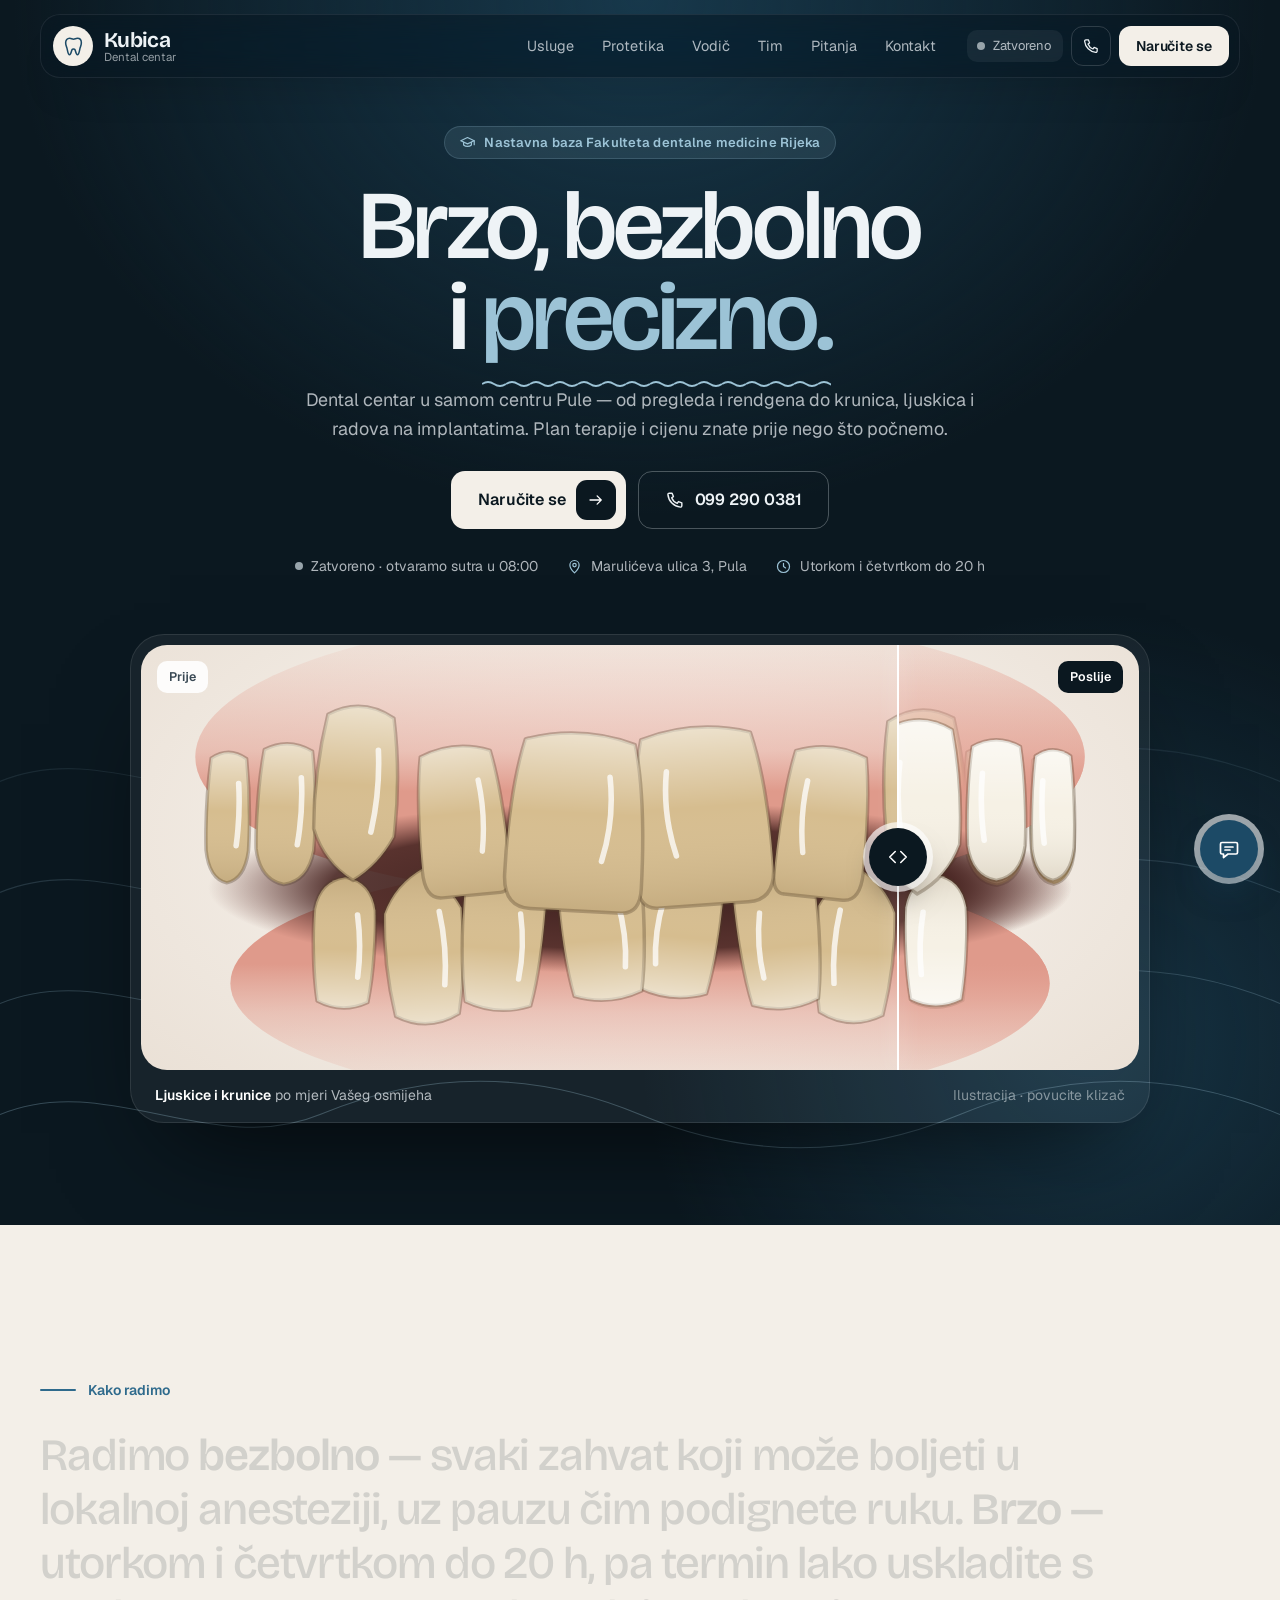
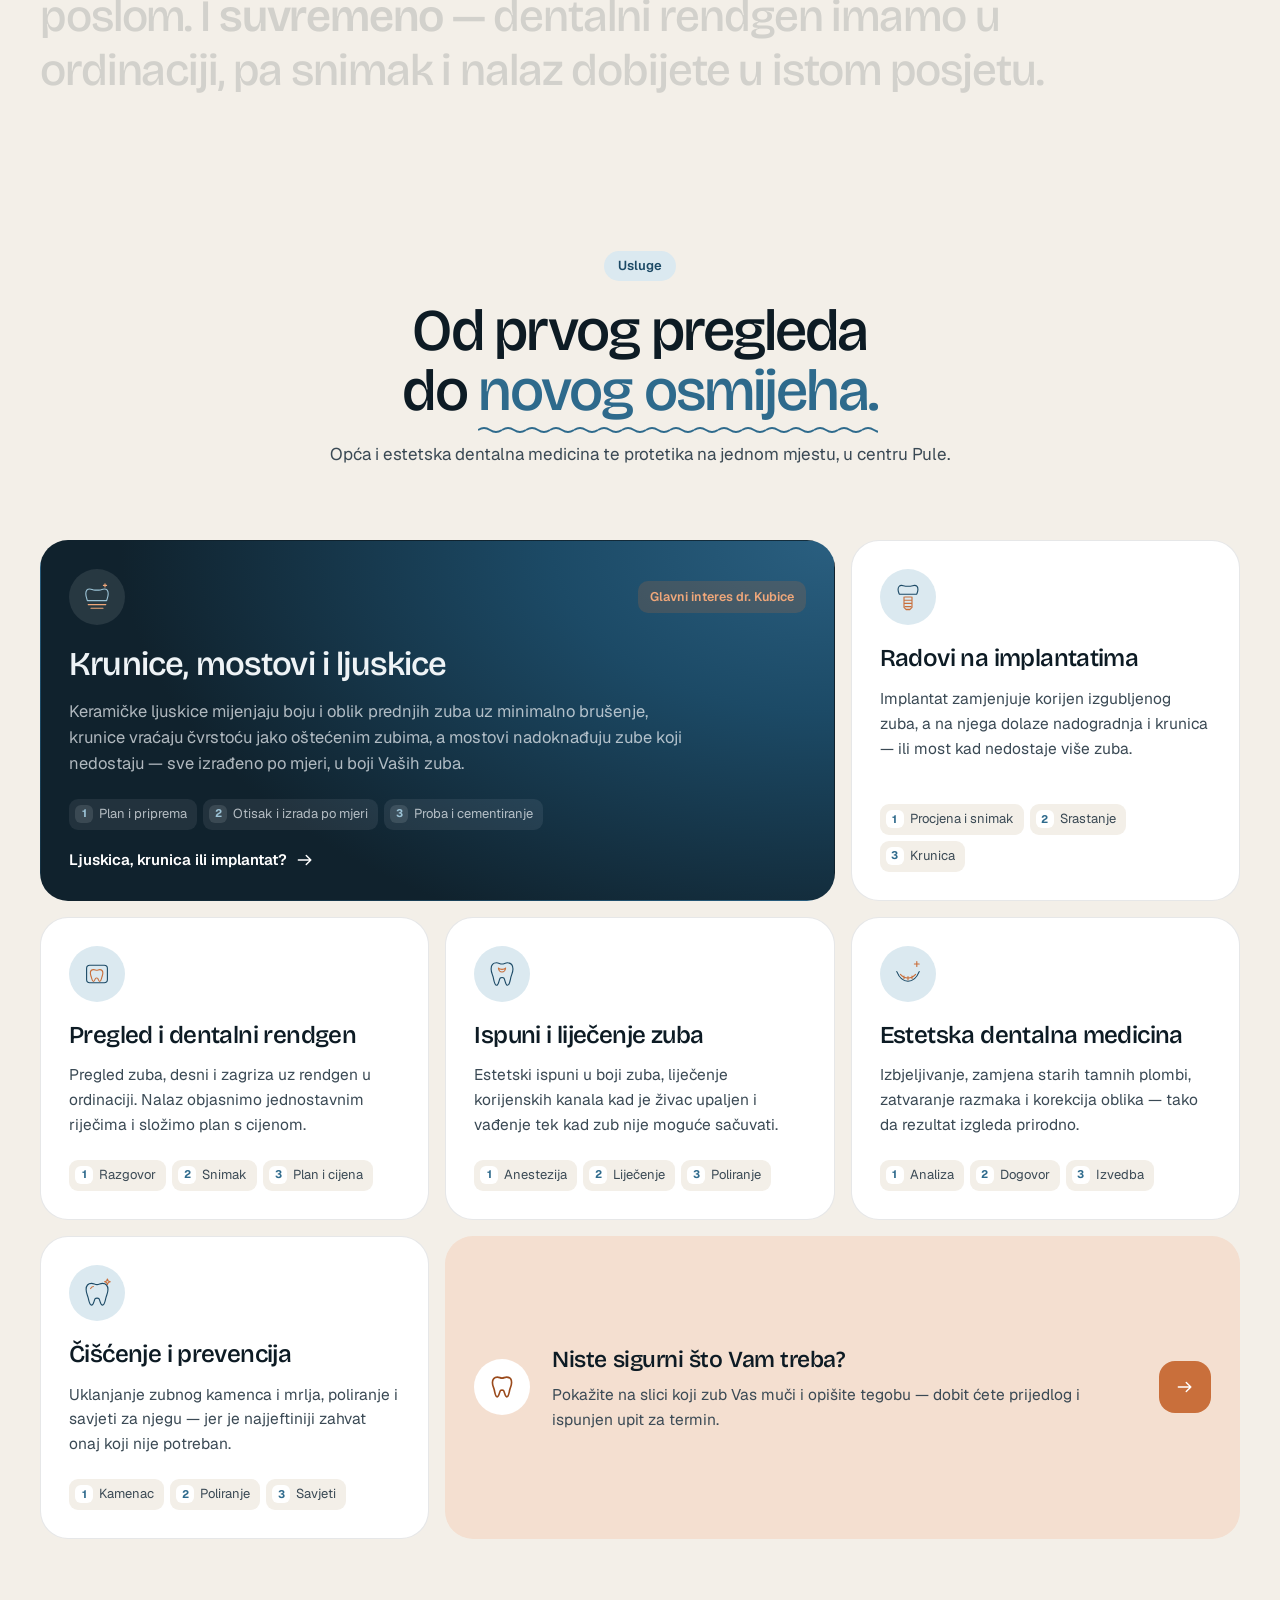
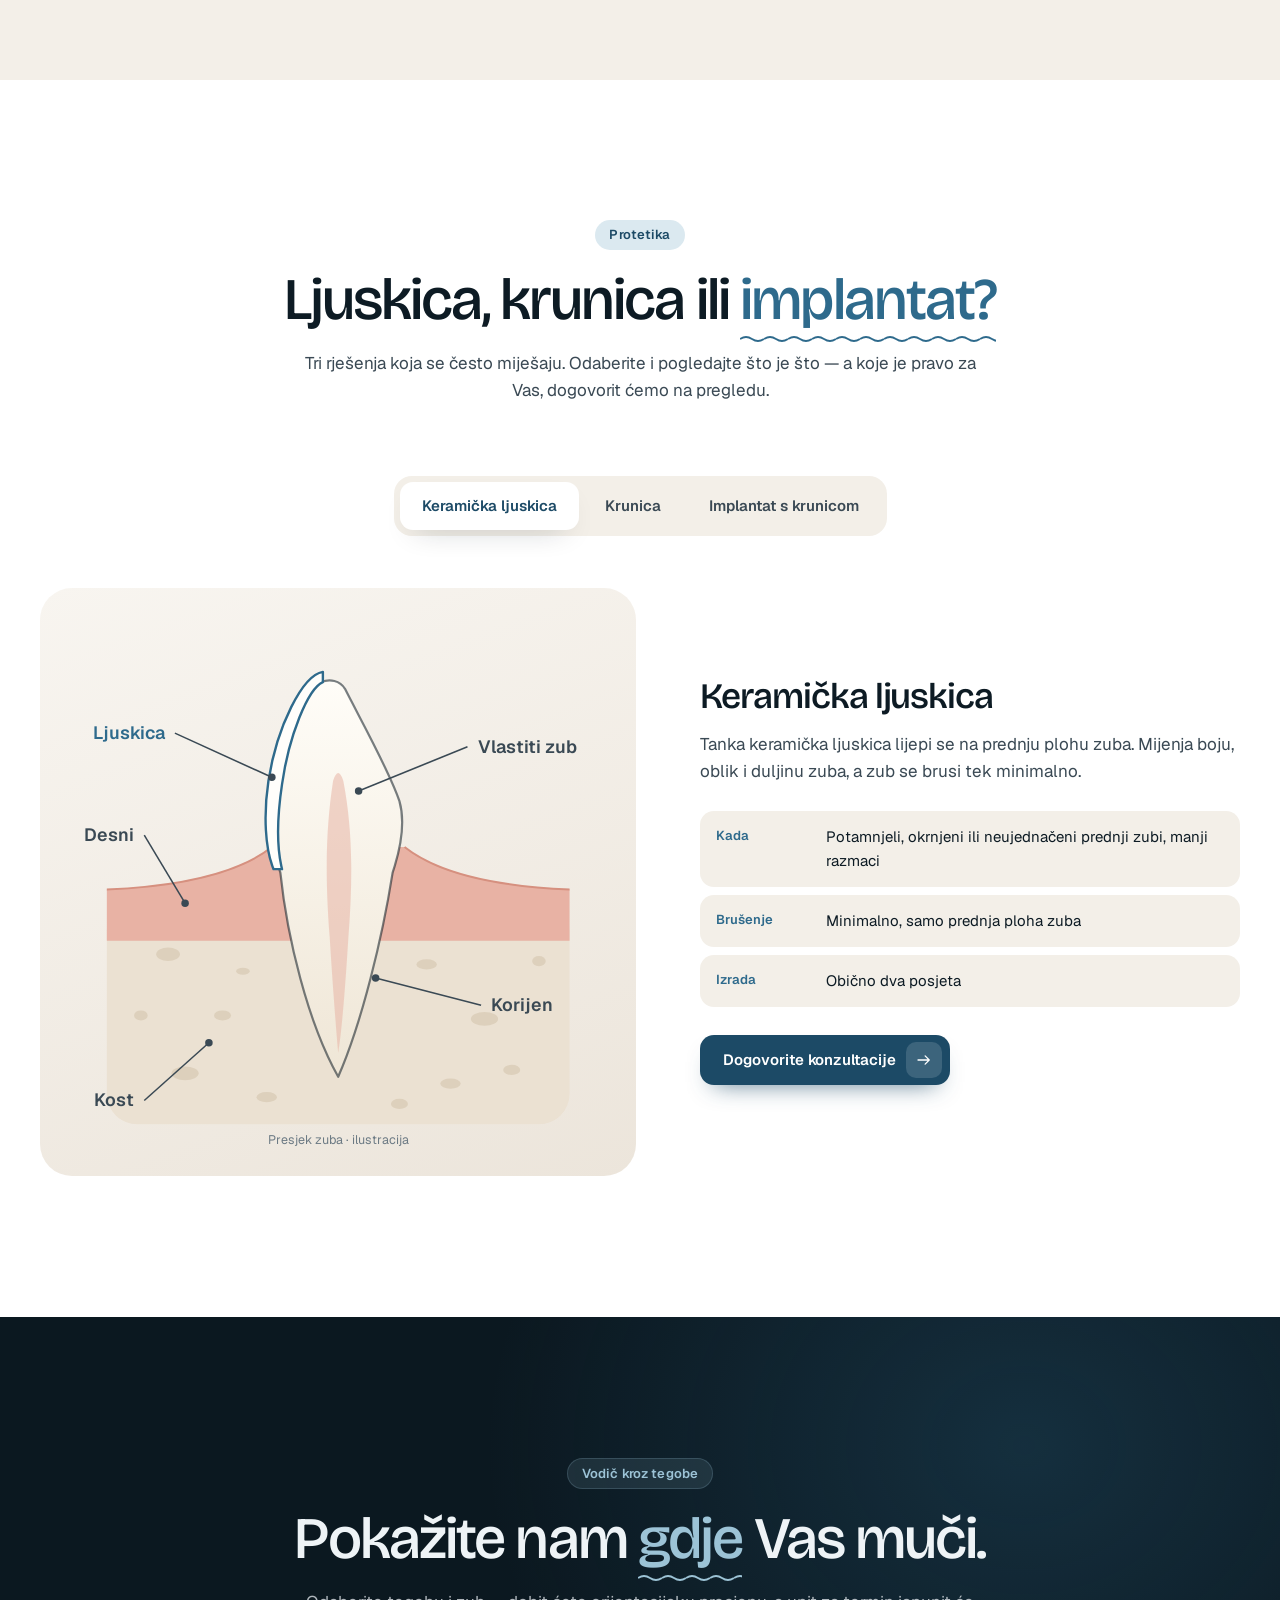
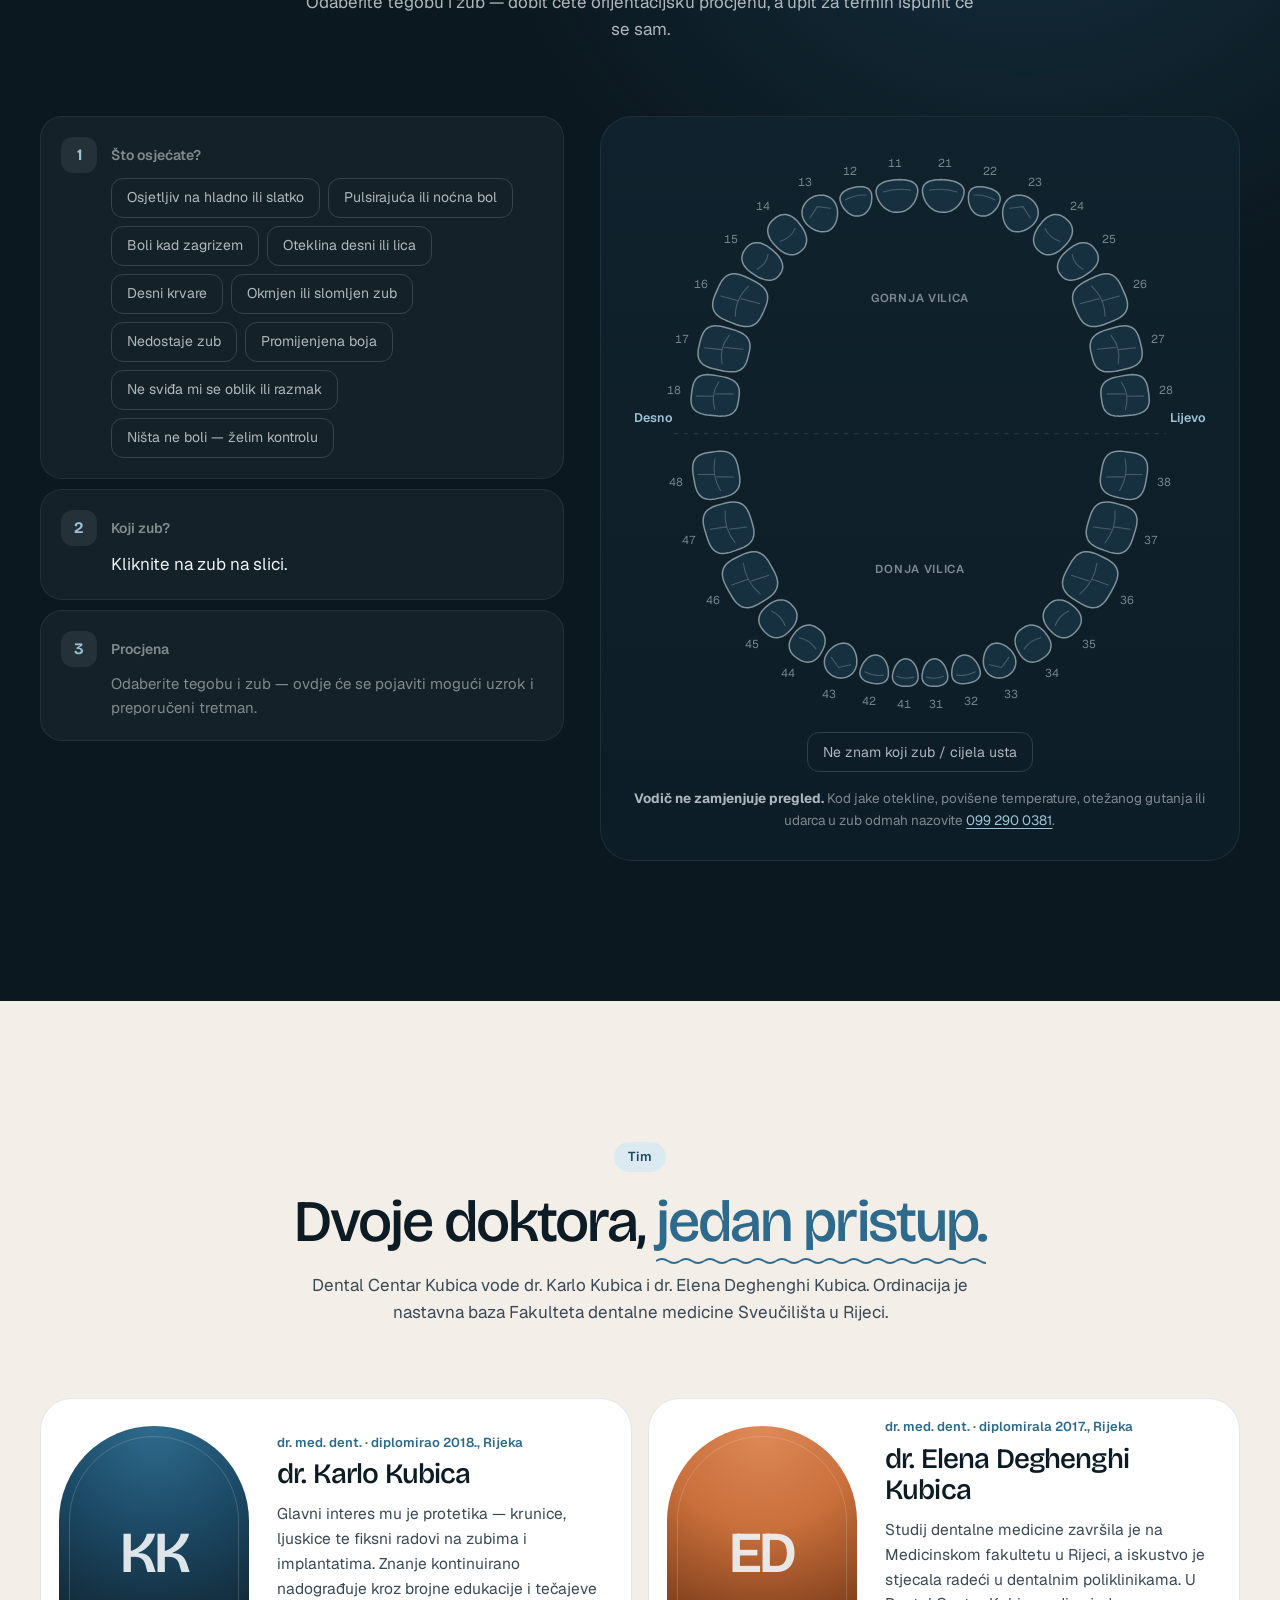
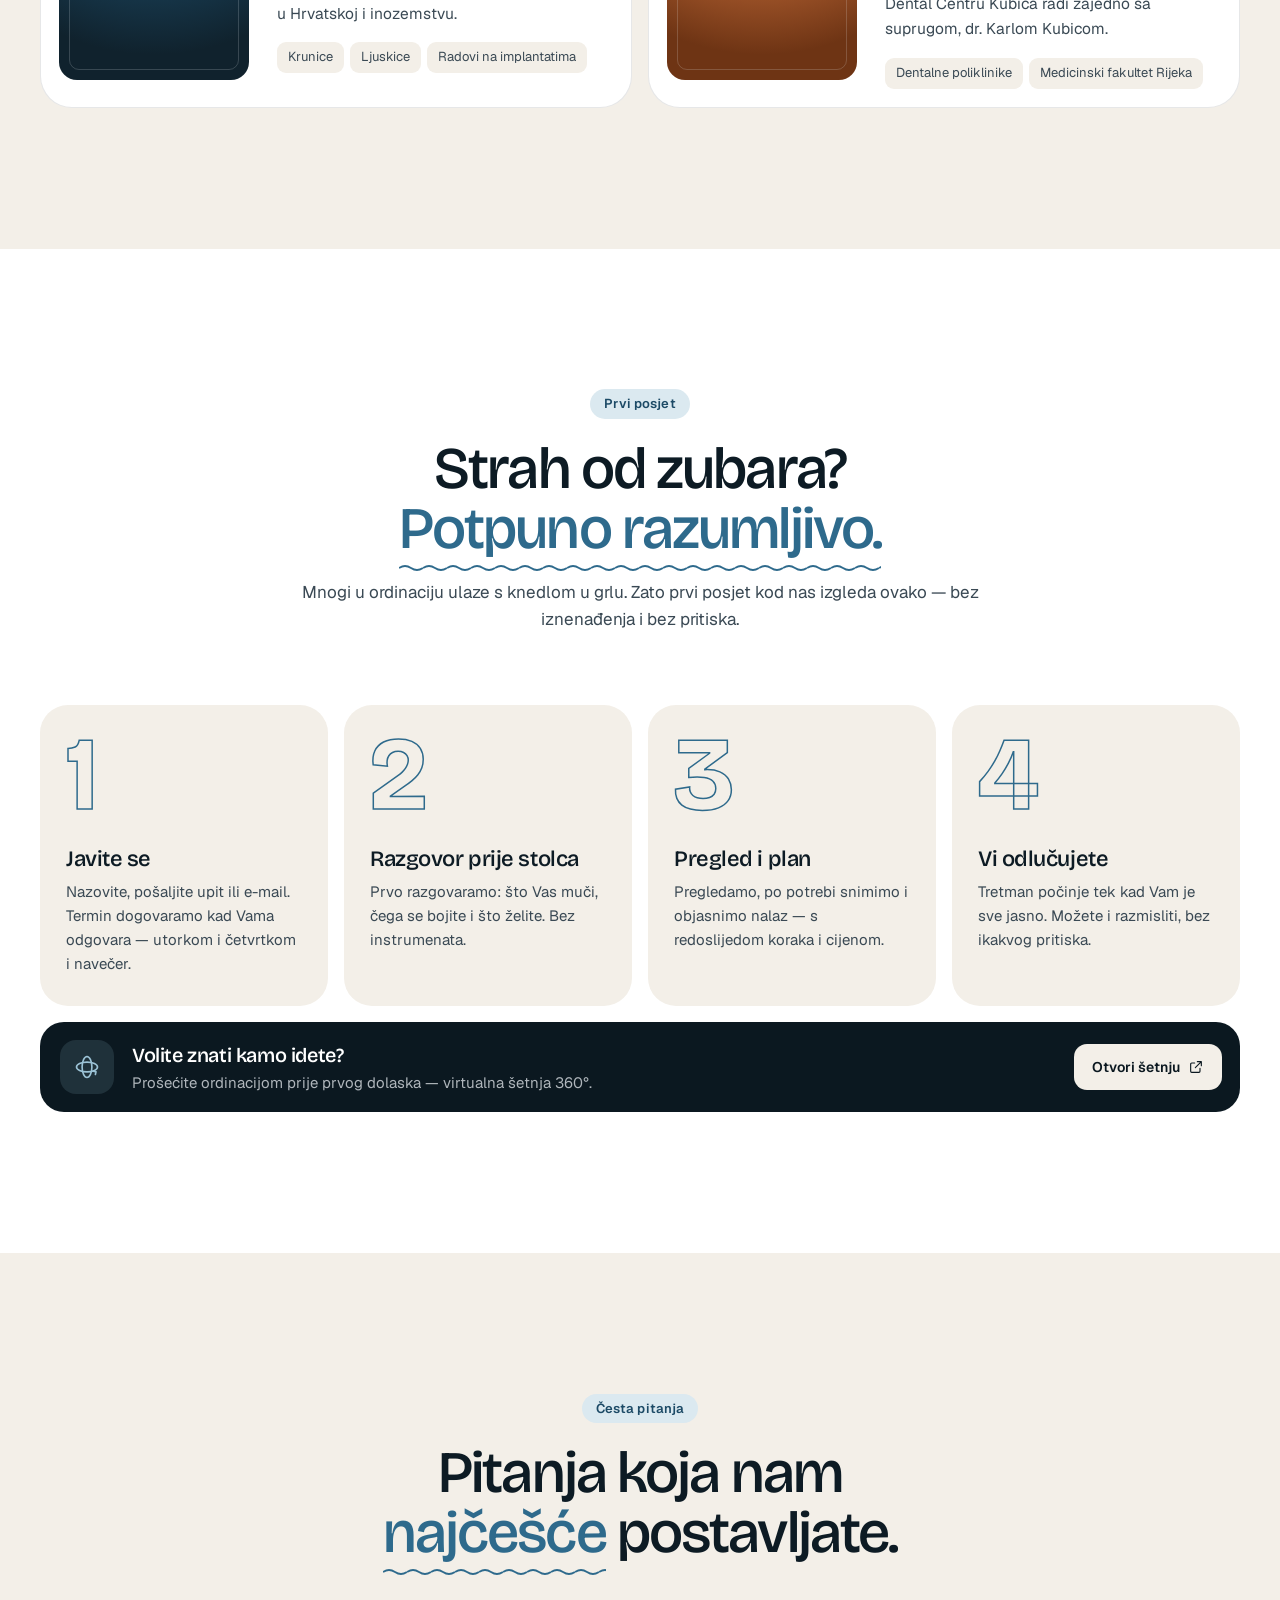
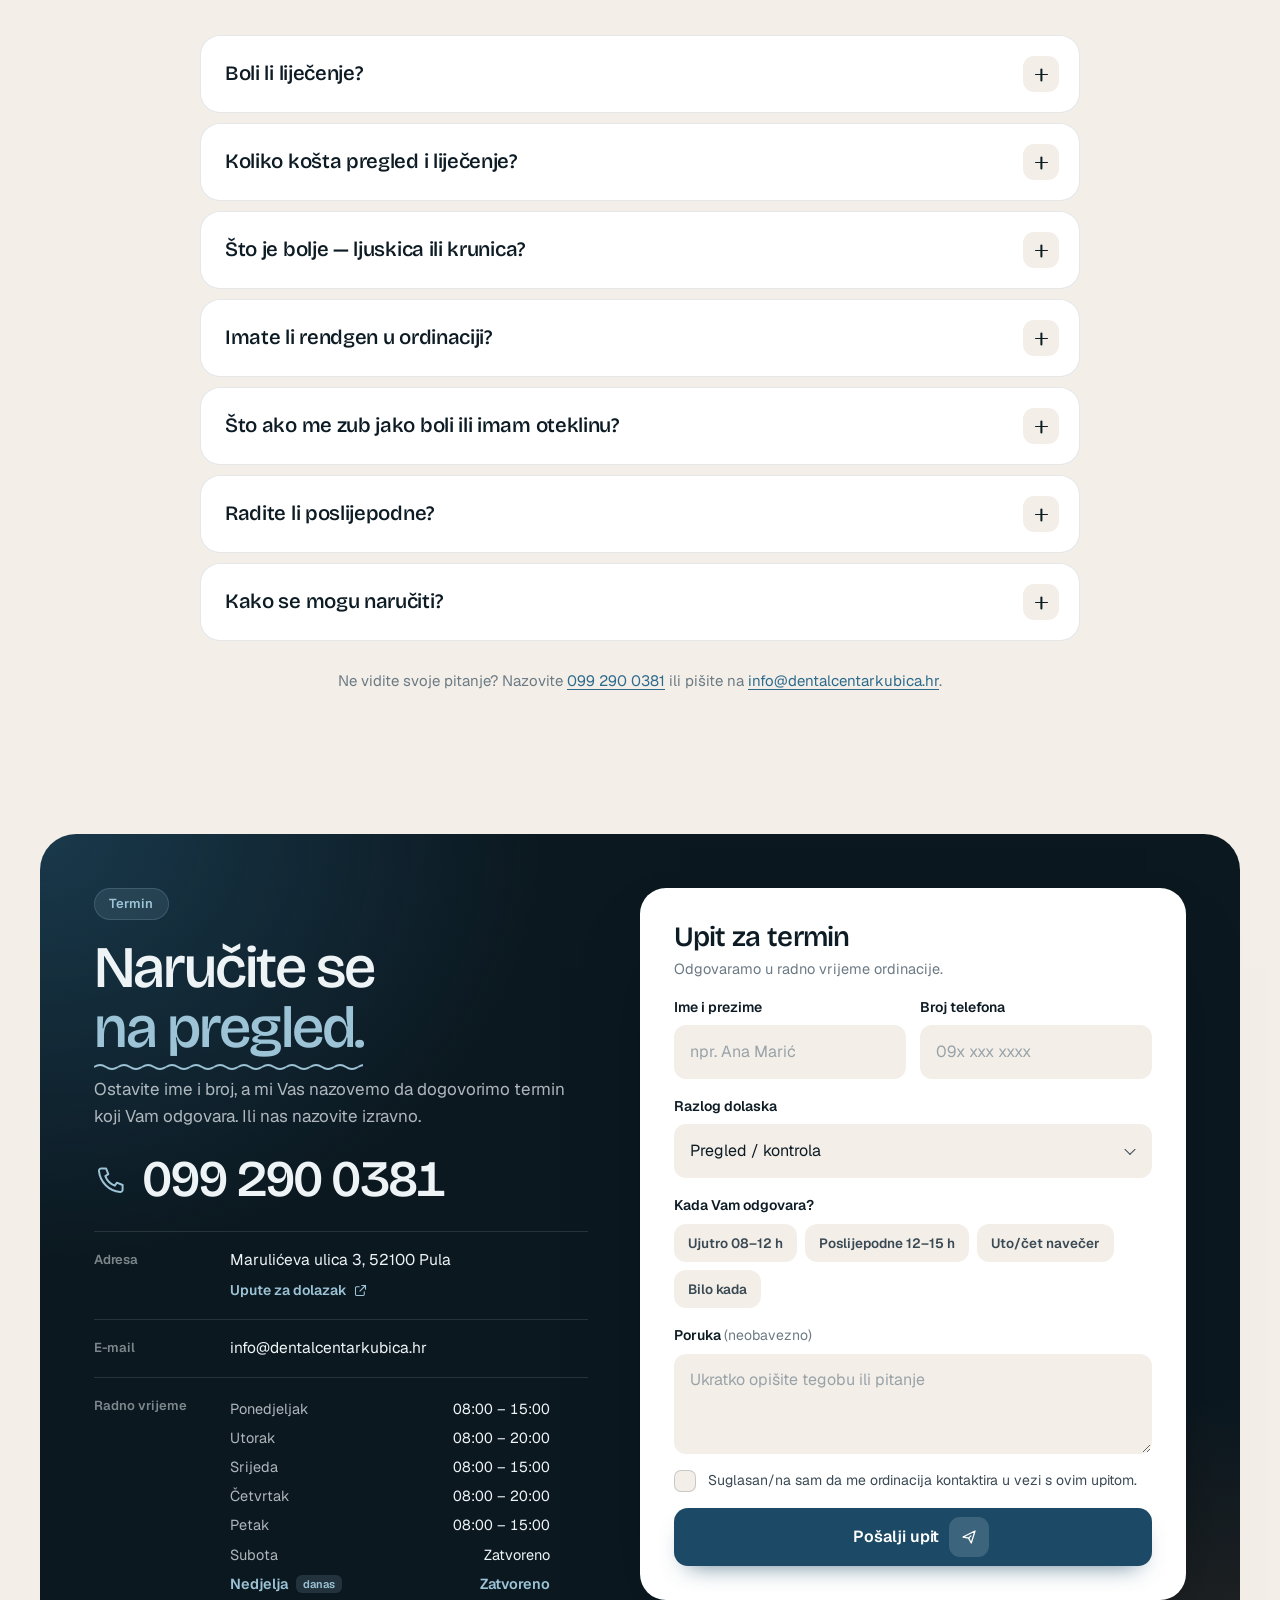
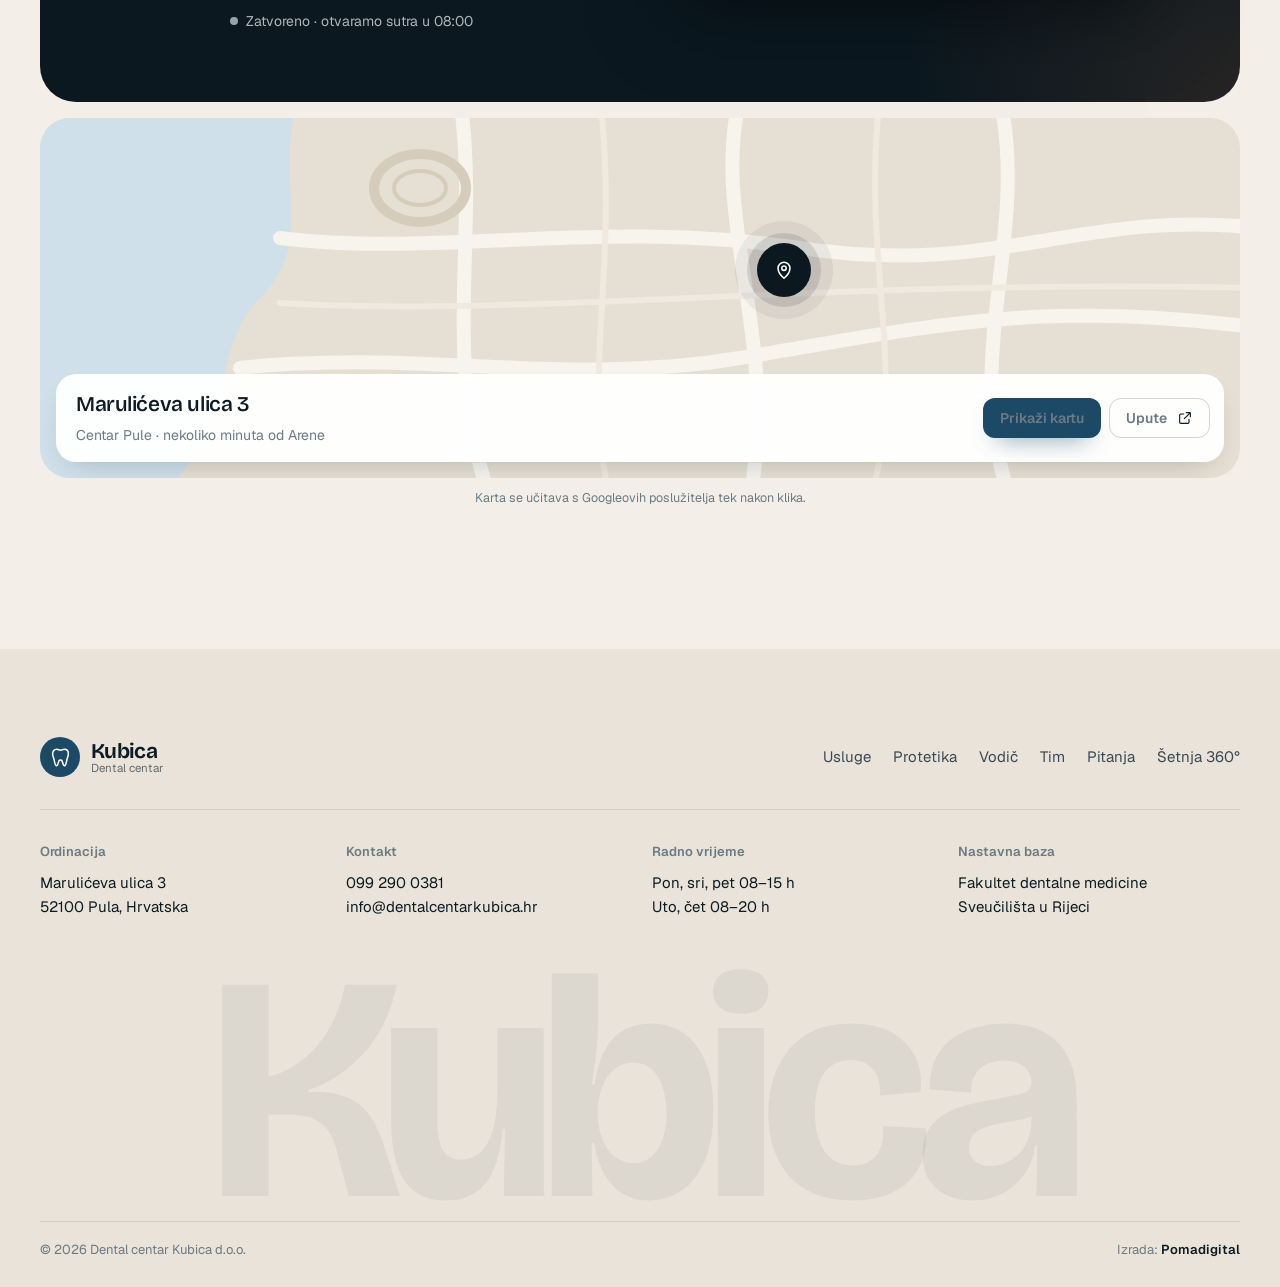
==== commit 63acf2c8: "Redesign Kubica site with its own design language Make the Kubica site clearly distinct from the Ade" ====
--- a/kubica/index.html
+++ b/kubica/index.html
@@ -5,7 +5,7 @@
   <meta name="viewport" content="width=device-width, initial-scale=1, viewport-fit=cover">
   <title>Dental Centar Kubica – stomatolog Pula | Protetika, ljuskice, krunice, implantati</title>
   <meta name="description" content="Dental Centar Kubica, Marulićeva ulica 3, Pula: pregledi i dentalni rendgen, opća i estetska dentalna medicina, krunice, ljuskice i radovi na implantatima. Nastavna baza Fakulteta dentalne medicine u Rijeci. Tel. 099 290 0381.">
-  <meta name="theme-color" content="#f4f1ec">
+  <meta name="theme-color" content="#0b1820">
   <link rel="canonical" href="https://www.dentalcentarkubica.hr/">
 
   <meta property="og:type" content="website">
@@ -82,19 +82,16 @@
   </defs>
 </svg>
 
+
 <a class="skip" href="#sadrzaj">Preskoči na sadržaj</a>
 
-<!-- ============ HEADER ============ -->
+<!-- ============ HEADER (plutajući) ============ -->
 <header class="header" id="header">
-  <div class="container header__inner">
+  <div class="header__bar">
     <a href="#pocetna" class="logo" aria-label="Dental Centar Kubica – početna">
       <span class="logo__mark" aria-hidden="true"><svg><use href="#i-tooth"/></svg></span>
-      <span class="logo__text">
-        <span class="logo__name">Kubica</span>
-        <span class="logo__sub">Dental centar · Pula</span>
-      </span>
+      <span class="logo__text"><span class="logo__name">Kubica</span><span class="logo__sub">Dental centar</span></span>
     </a>
-
     <nav class="nav" aria-label="Glavna navigacija">
       <a href="#usluge">Usluge</a>
       <a href="#protetika">Protetika</a>
@@ -103,33 +100,28 @@
       <a href="#pitanja">Pitanja</a>
       <a href="#kontakt">Kontakt</a>
     </nav>
-
     <div class="header__actions">
       <span class="status status--compact" data-status aria-live="polite"><span class="status__dot"></span><span class="status__text">Radno vrijeme</span></span>
-      <a class="header__phone" href="tel:+385992900381" aria-label="Nazovite 099 290 0381">
-        <svg class="ico" aria-hidden="true"><use href="#i-phone"/></svg><span>099 290 0381</span>
-      </a>
-      <a href="#kontakt" class="btn btn--primary btn--sm header__cta"><span>Naručite se</span></a>
-      <button class="burger" id="burger" type="button" aria-label="Otvori izbornik" aria-expanded="false" aria-controls="menu">
-        <span></span><span></span>
-      </button>
+      <a class="header__phone" href="tel:+385992900381" aria-label="Nazovite 099 290 0381"><svg class="ico" aria-hidden="true"><use href="#i-phone"/></svg></a>
+      <a href="#kontakt" class="btn btn--light btn--sm header__cta"><span>Naručite se</span></a>
+      <button class="burger" id="burger" type="button" aria-label="Otvori izbornik" aria-expanded="false" aria-controls="menu"><span></span><span></span></button>
     </div>
   </div>
 </header>
 
 <div class="menu" id="menu" hidden>
-  <div class="menu__inner container">
+  <div class="menu__inner">
     <nav class="menu__nav" aria-label="Mobilna navigacija">
-      <a href="#usluge"><span class="mono">01</span>Usluge</a>
-      <a href="#protetika"><span class="mono">02</span>Ljuskica, krunica ili implantat?</a>
-      <a href="#vodic"><span class="mono">03</span>Vodič kroz tegobe</a>
-      <a href="#tim"><span class="mono">04</span>Tim</a>
-      <a href="#pitanja"><span class="mono">05</span>Pitanja</a>
-      <a href="#kontakt"><span class="mono">06</span>Kontakt</a>
+      <a href="#usluge">Usluge</a>
+      <a href="#protetika">Protetika</a>
+      <a href="#vodic">Vodič kroz tegobe</a>
+      <a href="#tim">Tim</a>
+      <a href="#pitanja">Pitanja</a>
+      <a href="#kontakt">Kontakt</a>
     </nav>
     <div class="menu__foot">
       <span class="status" data-status><span class="status__dot"></span><span class="status__text">Radno vrijeme</span></span>
-      <a class="btn btn--primary btn--block" href="tel:+385992900381"><svg class="ico" aria-hidden="true"><use href="#i-phone"/></svg><span>Nazovite 099 290 0381</span></a>
+      <a class="btn btn--light btn--block" href="tel:+385992900381"><svg class="ico" aria-hidden="true"><use href="#i-phone"/></svg><span>Nazovite 099 290 0381</span></a>
       <p class="menu__addr">Marulićeva ulica 3 · 52100 Pula</p>
     </div>
   </div>
@@ -137,244 +129,189 @@
 
 <main id="sadrzaj">
 
-<!-- ============ HERO ============ -->
+<!-- ============ HERO (tamni, more) ============ -->
 <section class="hero" id="pocetna">
-  <div class="container hero__grid">
-    <div class="hero__copy">
-      <p class="eyebrow reveal"><span class="eyebrow__dot"></span><span><span class="hide-sm">Dental centar · </span>Centar Pule</span></p>
-      <h1 class="hero__title" data-split>Brzo, bezbolno i&nbsp;<em>precizno.</em></h1>
-      <p class="hero__lead reveal" style="--d:.3s">Dental Centar Kubica u samom centru Pule spaja suvremenu tehnologiju i miran pristup — od pregleda i rendgena do krunica, ljuskica i radova na implantatima. Plan terapije i cijenu znate prije nego što počnemo.</p>
-      <div class="hero__ctas reveal" style="--d:.4s">
-        <a href="#kontakt" class="btn btn--primary btn--lg"><span>Naručite se</span><svg class="ico" aria-hidden="true"><use href="#i-arrow"/></svg></a>
-        <a href="tel:+385992900381" class="btn btn--ghost btn--lg"><svg class="ico" aria-hidden="true"><use href="#i-phone"/></svg><span>099 290 0381</span></a>
-      </div>
-      <p class="badge reveal" style="--d:.5s"><svg class="ico" aria-hidden="true"><use href="#i-grad"/></svg><span>Nastavna baza <strong>Fakulteta dentalne medicine</strong> Sveučilišta u Rijeci</span></p>
-      <dl class="hero__facts reveal" style="--d:.55s">
-        <div>
-          <dt>Radno vrijeme</dt>
-          <dd>Pon, sri, pet 08–15 h<br>Uto, čet 08–20 h</dd>
-        </div>
-        <div>
-          <dt>Adresa</dt>
-          <dd>Marulićeva ulica 3<br>52100 Pula</dd>
-        </div>
-        <div>
-          <dt>Danas</dt>
-          <dd><span class="status status--plain" data-status><span class="status__dot"></span><span class="status__text">Radno vrijeme</span></span></dd>
-        </div>
-      </dl>
-    </div>
-
-    <div class="hero__visual reveal reveal--scale" style="--d:.12s">
-      <figure class="chart compare-card" id="compare-card">
-        <div class="chart__head">
-          <span class="mono">Dizajn osmijeha</span>
-          <span class="mono chart__head-r">Ilustracija</span>
-        </div>
-        <div class="compare" id="compare">
-          <div class="compare__layer compare__before smile smile--light" aria-hidden="true"><svg class="smile__svg" id="smile-before" focusable="false"></svg></div>
-          <div class="compare__layer compare__after smile smile--light" aria-hidden="true"><svg class="smile__svg" id="smile-after" focusable="false"></svg></div>
-          <span class="compare__label compare__label--l mono">Prije</span>
-          <span class="compare__label compare__label--r mono">Poslije</span>
-          <div class="compare__line" aria-hidden="true"></div>
-          <button type="button" class="compare__handle" id="compare-handle" role="slider" aria-label="Usporedba prije i poslije" aria-valuemin="0" aria-valuemax="100" aria-valuenow="50" aria-valuetext="50 % poslije">
-            <svg class="ico" aria-hidden="true"><use href="#i-swap"/></svg>
-          </button>
-        </div>
-        <figcaption class="chart__foot">
-          <span class="chart__caption">Ljuskice i krunice, <em>po mjeri osmijeha.</em></span>
-          <span class="mono chart__note">A3.5 → B1</span>
-        </figcaption>
-      </figure>
-    </div>
-  </div>
-  <a href="#obecanja" class="hero__scroll" aria-label="Pomaknite se niže"><svg class="ico" aria-hidden="true"><use href="#i-arrow-down"/></svg></a>
-</section>
-
-<!-- ============ OBEĆANJA ============ -->
-<section class="promises" id="obecanja" aria-label="Kako radimo">
-  <div class="container"><div class="promises__grid">
-    <article class="promise reveal">
-      <span class="promise__num mono">01</span>
-      <h2 class="promise__title">Bezbolno</h2>
-      <p>Svaki zahvat koji može boljeti radimo u lokalnoj anesteziji — i stajemo čim podignete ruku.</p>
-    </article>
-    <article class="promise reveal" style="--d:.08s">
-      <span class="promise__num mono">02</span>
-      <h2 class="promise__title">Brzo</h2>
-      <p>Utorkom i četvrtkom radimo do 20 h, pa termin lako uskladite s poslom i obvezama.</p>
-    </article>
-    <article class="promise reveal" style="--d:.16s">
-      <span class="promise__num mono">03</span>
-      <h2 class="promise__title">Suvremeno</h2>
-      <p>Dentalni rendgen imamo u ordinaciji — snimak i nalaz dobijete u istom posjetu.</p>
-    </article>
-  </div></div>
-</section>
-
-<!-- ============ USLUGE ============ -->
+  <div class="hero__sea" aria-hidden="true">
+    <svg viewBox="0 0 1440 320" preserveAspectRatio="none" focusable="false">
+      <g class="wave wave--1"><path d="M0 120 C 120 100 240 140 360 120 S 600 100 720 120 S 960 140 1080 120 S 1320 100 1440 120 S 1680 140 1800 120 S 2040 100 2160 120 S 2400 140 2520 120 S 2760 100 2880 120"/></g>
+      <g class="wave wave--2"><path d="M0 170 C 120 150 240 190 360 170 S 600 150 720 170 S 960 190 1080 170 S 1320 150 1440 170 S 1680 190 1800 170 S 2040 150 2160 170 S 2400 190 2520 170 S 2760 150 2880 170"/></g>
+      <g class="wave wave--3"><path d="M0 220 C 120 200 240 240 360 220 S 600 200 720 220 S 960 240 1080 220 S 1320 200 1440 220 S 1680 240 1800 220 S 2040 200 2160 220 S 2400 240 2520 220 S 2760 200 2880 220"/></g>
+      <g class="wave wave--4"><path d="M0 270 C 120 250 240 290 360 270 S 600 250 720 270 S 960 290 1080 270 S 1320 250 1440 270 S 1680 290 1800 270 S 2040 250 2160 270 S 2400 290 2520 270 S 2760 250 2880 270"/></g>
+    </svg>
+  </div>
+
+  <div class="container hero__inner">
+    <p class="tag tag--dark reveal"><svg class="ico" aria-hidden="true"><use href="#i-grad"/></svg>Nastavna baza Fakulteta dentalne medicine Rijeka</p>
+    <h1 class="hero__title" data-split>Brzo, bezbolno i&nbsp;<em>precizno.</em></h1>
+    <p class="hero__lead reveal" style="--d:.3s">Dental centar u samom centru Pule — od pregleda i rendgena do krunica, ljuskica i radova na implantatima. Plan terapije i cijenu znate prije nego što počnemo.</p>
+    <div class="hero__ctas reveal" style="--d:.4s">
+      <a href="#kontakt" class="btn btn--light btn--lg"><span>Naručite se</span><span class="btn__arrow" aria-hidden="true"><svg class="ico"><use href="#i-arrow"/></svg></span></a>
+      <a href="tel:+385992900381" class="btn btn--outline-light btn--lg"><svg class="ico" aria-hidden="true"><use href="#i-phone"/></svg><span>099 290 0381</span></a>
+    </div>
+    <ul class="hero__meta reveal" style="--d:.5s">
+      <li><span class="status status--hero" data-status><span class="status__dot"></span><span class="status__text">Radno vrijeme</span></span></li>
+      <li><svg class="ico" aria-hidden="true"><use href="#i-pin"/></svg>Marulićeva ulica 3, Pula</li>
+      <li><svg class="ico" aria-hidden="true"><use href="#i-clock"/></svg>Utorkom i četvrtkom do 20 h</li>
+    </ul>
+
+    <figure class="hero__panel">
+      <div class="compare" id="compare">
+        <div class="compare__layer compare__before smile smile--light" aria-hidden="true"><svg class="smile__svg" id="smile-before" preserveAspectRatio="xMidYMid slice" focusable="false"></svg></div>
+        <div class="compare__layer compare__after smile smile--light" aria-hidden="true"><svg class="smile__svg" id="smile-after" preserveAspectRatio="xMidYMid slice" focusable="false"></svg></div>
+        <span class="compare__label compare__label--l">Prije</span>
+        <span class="compare__label compare__label--r">Poslije</span>
+        <div class="compare__line" aria-hidden="true"></div>
+        <button type="button" class="compare__handle" id="compare-handle" role="slider" aria-label="Usporedba prije i poslije" aria-valuemin="0" aria-valuemax="100" aria-valuenow="50" aria-valuetext="50 % poslije">
+          <svg class="ico" aria-hidden="true"><use href="#i-swap"/></svg>
+        </button>
+      </div>
+      <figcaption class="hero__caption">
+        <span><strong>Ljuskice i krunice</strong> po mjeri Vašeg osmijeha</span>
+        <span class="hero__caption-note">Ilustracija · povucite klizač</span>
+      </figcaption>
+    </figure>
+  </div>
+</section>
+
+<!-- ============ PRISTUP (rečenica koja se "pali" pri skrolu) ============ -->
+<section class="statement" id="pristup" aria-label="Kako radimo">
+  <div class="container">
+    <p class="statement__kicker">Kako radimo</p>
+    <p class="statement__text" data-fill>Radimo <b>bezbolno</b> — svaki zahvat koji može boljeti u lokalnoj anesteziji, uz pauzu čim podignete ruku. <b>Brzo</b> — utorkom i četvrtkom do 20 h, pa termin lako uskladite s poslom. I <b>suvremeno</b> — dentalni rendgen imamo u ordinaciji, pa snimak i nalaz dobijete u istom posjetu.</p>
+  </div>
+</section>
+
+<!-- ============ USLUGE (bento) ============ -->
 <section class="section services" id="usluge">
-  <div class="container services__grid">
-    <div class="services__intro">
-      <p class="eyebrow reveal"><span class="eyebrow__dot"></span>Usluge</p>
+  <div class="container">
+    <header class="shead">
+      <p class="tag reveal">Usluge</p>
       <h2 class="h2" data-split>Od prvog pregleda do <em>novog osmijeha.</em></h2>
-      <p class="lead reveal">Opća i estetska dentalna medicina te protetika na jednom mjestu, u centru Pule. Kliknite na uslugu da vidite kako izgleda tretman.</p>
-      <a href="#vodic" class="helper reveal">
-        <span class="helper__icon" aria-hidden="true"><svg><use href="#i-tooth"/></svg></span>
-        <span class="helper__text"><strong>Niste sigurni što Vam treba?</strong> Odaberite zub, opišite tegobu i dobit ćete prijedlog.</span>
-        <svg class="ico helper__arrow" aria-hidden="true"><use href="#i-arrow"/></svg>
+      <p class="lead reveal">Opća i estetska dentalna medicina te protetika na jednom mjestu, u centru Pule.</p>
+    </header>
+
+    <div class="bento">
+      <article class="svc-card svc-card--feature reveal" id="usluga-protetika">
+        <div class="svc-card__top"><span class="svc-card__icon" aria-hidden="true"><svg viewBox="0 0 40 40"><path d="M11 10c-3 0-5 2.4-5 6 0 3.4 1.2 5.5 2 8.5h24c.8-3 2-5.1 2-8.5 0-3.6-2-6-5-6-2.4 0-3.4 1.4-6.5 1.4h-5C14.4 11.4 13.4 10 11 10z"/><path class="o" d="M9 29.5h22M12.5 34h15"/><path class="o" d="M30 3.5v4M28 5.5h4"/></svg></span><span class="svc-card__badge">Glavni interes dr. Kubice</span></div>
+        <h3 class="svc-card__title">Krunice, mostovi i ljuskice</h3>
+        <p class="svc-card__text">Keramičke ljuskice mijenjaju boju i oblik prednjih zuba uz minimalno brušenje, krunice vraćaju čvrstoću jako oštećenim zubima, a mostovi nadoknađuju zube koji nedostaju — sve izrađeno po mjeri, u boji Vaših zuba.</p>
+        <ol class="svc-card__steps"><li>Plan i priprema</li><li>Otisak i izrada po mjeri</li><li>Proba i cementiranje</li></ol>
+        <a class="svc-card__link" href="#protetika">Ljuskica, krunica ili implantat?<svg class="ico" aria-hidden="true"><use href="#i-arrow"/></svg></a>
+      </article>
+
+      <article class="svc-card reveal" style="--d:.06s" id="usluga-implantati">
+        <div class="svc-card__top"><span class="svc-card__icon" aria-hidden="true"><svg viewBox="0 0 40 40"><path d="M12 5.5c-2.7 0-4.4 2-4.4 5 0 2.4.9 4 1.5 6h21.8c.6-2 1.5-3.6 1.5-6 0-3-1.7-5-4.4-5-1.8 0-2.6 1-5 1h-6c-2.4 0-3.2-1-5-1z"/><path class="o" d="M16 20h8M15.5 24h9M16 28h8M16.5 32h7M18 35.5h4M15 20v13l3 3h4l3-3V20"/></svg></span></div>
+        <h3 class="svc-card__title">Radovi na implantatima</h3>
+        <p class="svc-card__text">Implantat zamjenjuje korijen izgubljenog zuba, a na njega dolaze nadogradnja i krunica — ili most kad nedostaje više zuba.</p>
+        <ol class="svc-card__steps"><li>Procjena i snimak</li><li>Srastanje</li><li>Krunica</li></ol>
+      </article>
+
+      <article class="svc-card reveal" id="usluga-pregled">
+        <div class="svc-card__top"><span class="svc-card__icon" aria-hidden="true"><svg viewBox="0 0 40 40"><rect x="7" y="9" width="26" height="22" rx="4"/><path class="o" d="M15.6 14.5c-2.4 0-3.9 1.8-3.9 4.4 0 2.2.8 3.5 1.4 5.6.6 2 .9 4.8 2.5 4.8s1.6-2.8 2.6-4c.4-.5 2.2-.5 2.6 0 1 1.2 1 4 2.6 4s1.9-2.8 2.5-4.8c.6-2.1 1.4-3.4 1.4-5.6 0-2.6-1.5-4.4-3.9-4.4-1.6 0-2.3.8-3.7.8s-2.1-.8-3.7-.8z"/></svg></span></div>
+        <h3 class="svc-card__title">Pregled i dentalni rendgen</h3>
+        <p class="svc-card__text">Pregled zuba, desni i zagriza uz rendgen u ordinaciji. Nalaz objasnimo jednostavnim riječima i složimo plan s cijenom.</p>
+        <ol class="svc-card__steps"><li>Razgovor</li><li>Snimak</li><li>Plan i cijena</li></ol>
+      </article>
+
+      <article class="svc-card reveal" style="--d:.06s" id="usluga-lijecenje">
+        <div class="svc-card__top"><span class="svc-card__icon" aria-hidden="true"><svg viewBox="0 0 40 40"><path d="M13.3 6C9 6 6.4 9.2 6.4 13.7c0 4 1.5 6.3 2.5 10 1 3.6 1.5 10.4 4.3 10.4 2.7 0 2.8-6.5 4.5-9 .7-1 4-1 4.7 0 1.7 2.5 1.8 9 4.5 9 2.8 0 3.3-6.8 4.3-10.4 1-3.7 2.5-6 2.5-10C33.6 9.2 31 6 26.7 6c-2.8 0-4 1.5-6.7 1.5S16.1 6 13.3 6z"/><path class="o" d="M15.5 12.5c1.5 2.2 7.5 2.2 9 0-.4 3.4-2.6 5-4.5 5s-4.1-1.6-4.5-5z"/></svg></span></div>
+        <h3 class="svc-card__title">Ispuni i liječenje zuba</h3>
+        <p class="svc-card__text">Estetski ispuni u boji zuba, liječenje korijenskih kanala kad je živac upaljen i vađenje tek kad zub nije moguće sačuvati.</p>
+        <ol class="svc-card__steps"><li>Anestezija</li><li>Liječenje</li><li>Poliranje</li></ol>
+      </article>
+
+      <article class="svc-card reveal" style="--d:.12s" id="usluga-estetika">
+        <div class="svc-card__top"><span class="svc-card__icon" aria-hidden="true"><svg viewBox="0 0 40 40"><path d="M6 17c3.5 8.5 8.5 12 14 12s10.5-3.5 14-12"/><path class="o" d="M10.5 20.5c3 3.3 6 4.6 9.5 4.6s6.5-1.3 9.5-4.6M15 22.5v3.3M20 23.3v4M25 22.5v3.3"/><path class="o" d="M31 4.5v6M28 7.5h6"/></svg></span></div>
+        <h3 class="svc-card__title">Estetska dentalna medicina</h3>
+        <p class="svc-card__text">Izbjeljivanje, zamjena starih tamnih plombi, zatvaranje razmaka i korekcija oblika — tako da rezultat izgleda prirodno.</p>
+        <ol class="svc-card__steps"><li>Analiza</li><li>Dogovor</li><li>Izvedba</li></ol>
+      </article>
+
+      <article class="svc-card reveal" id="usluga-ciscenje">
+        <div class="svc-card__top"><span class="svc-card__icon" aria-hidden="true"><svg viewBox="0 0 40 40"><path d="M13.3 8C9 8 6.4 11.2 6.4 15.7c0 4 1.5 6.3 2.5 10 1 3.6 1.5 9.4 4.3 9.4 2.7 0 2.8-5.5 4.5-8 .7-1 4-1 4.7 0 1.7 2.5 1.8 8 4.5 8 2.8 0 3.3-5.8 4.3-9.4 1-3.7 2.5-6 2.5-10C33.6 11.2 31 8 26.7 8c-2.8 0-4 1.5-6.7 1.5S16.1 8 13.3 8z"/><path class="o" d="M12 14.5c.6-1.6 1.8-2.5 3.5-2.7M33 2.5l1 2.5 2.5 1-2.5 1-1 2.5-1-2.5-2.5-1 2.5-1z"/></svg></span></div>
+        <h3 class="svc-card__title">Čišćenje i prevencija</h3>
+        <p class="svc-card__text">Uklanjanje zubnog kamenca i mrlja, poliranje i savjeti za njegu — jer je najjeftiniji zahvat onaj koji nije potreban.</p>
+        <ol class="svc-card__steps"><li>Kamenac</li><li>Poliranje</li><li>Savjeti</li></ol>
+      </article>
+
+      <a class="svc-card svc-card--cta reveal" style="--d:.06s" href="#vodic">
+        <span class="svc-card__icon" aria-hidden="true"><svg viewBox="0 0 24 24"><use href="#i-tooth"/></svg></span>
+        <span class="svc-card__cta-text"><strong>Niste sigurni što Vam treba?</strong>Pokažite na slici koji zub Vas muči i opišite tegobu — dobit ćete prijedlog i ispunjen upit za termin.</span>
+        <span class="svc-card__cta-arrow" aria-hidden="true"><svg class="ico"><use href="#i-arrow"/></svg></span>
       </a>
     </div>
-
-    <ol class="svc-list" id="svc-list">
-      <li class="svc reveal" id="usluga-pregled">
-        <button class="svc__head" type="button" aria-expanded="false" aria-controls="svc-p-1">
-          <span class="svc__num mono">01</span>
-          <span class="svc__icon" aria-hidden="true"><svg viewBox="0 0 40 40"><rect x="7" y="9" width="26" height="22" rx="4"/><path class="o" d="M15.6 14.5c-2.4 0-3.9 1.8-3.9 4.4 0 2.2.8 3.5 1.4 5.6.6 2 .9 4.8 2.5 4.8s1.6-2.8 2.6-4c.4-.5 2.2-.5 2.6 0 1 1.2 1 4 2.6 4s1.9-2.8 2.5-4.8c.6-2.1 1.4-3.4 1.4-5.6 0-2.6-1.5-4.4-3.9-4.4-1.6 0-2.3.8-3.7.8s-2.1-.8-3.7-.8z"/></svg></span>
-          <span class="svc__title">Pregled i dentalni rendgen<span class="svc__short">Dijagnoza, snimak i jasan plan s cijenom.</span></span>
-          <span class="svc__toggle" aria-hidden="true"><svg><use href="#i-plus"/></svg></span>
-        </button>
-        <div class="svc__panel" id="svc-p-1" role="region" aria-label="Pregled i dentalni rendgen">
-          <div class="svc__panel-inner">
-            <p>Pregledamo zube, desni i zagriz, a dentalni rendgen u ordinaciji pokaže i ono što se golim okom ne vidi. Nalaz objasnimo jednostavnim riječima i složimo plan terapije po prioritetima — s cijenom, prije bilo kakvog zahvata.</p>
-            <ol class="svc__steps"><li>Razgovor o tegobama</li><li>Pregled i rendgenski snimak</li><li>Plan i cijena, crno na bijelo</li></ol>
-          </div>
-        </div>
-      </li>
-
-      <li class="svc reveal" id="usluga-lijecenje">
-        <button class="svc__head" type="button" aria-expanded="false" aria-controls="svc-p-2">
-          <span class="svc__num mono">02</span>
-          <span class="svc__icon" aria-hidden="true"><svg viewBox="0 0 40 40"><path d="M13.3 6C9 6 6.4 9.2 6.4 13.7c0 4 1.5 6.3 2.5 10 1 3.6 1.5 10.4 4.3 10.4 2.7 0 2.8-6.5 4.5-9 .7-1 4-1 4.7 0 1.7 2.5 1.8 9 4.5 9 2.8 0 3.3-6.8 4.3-10.4 1-3.7 2.5-6 2.5-10C33.6 9.2 31 6 26.7 6c-2.8 0-4 1.5-6.7 1.5S16.1 6 13.3 6z"/><path class="o" d="M15.5 12.5c1.5 2.2 7.5 2.2 9 0-.4 3.4-2.6 5-4.5 5s-4.1-1.6-4.5-5z"/></svg></span>
-          <span class="svc__title">Ispuni i liječenje zuba<span class="svc__short">Estetski ispuni, liječenje kanala, vađenje.</span></span>
-          <span class="svc__toggle" aria-hidden="true"><svg><use href="#i-plus"/></svg></span>
-        </button>
-        <div class="svc__panel" id="svc-p-2" role="region" aria-label="Ispuni i liječenje zuba">
-          <div class="svc__panel-inner">
-            <p>Opća dentalna medicina u punom opsegu: karijes uklanjamo štedeći zdravo tkivo i zub nadograđujemo kompozitom u boji zuba. Kad je zubni živac upaljen, liječenjem korijenskih kanala spašavamo zub, a vađenje radimo tek kad zub nije moguće sačuvati.</p>
-            <ol class="svc__steps"><li>Lokalna anestezija</li><li>Liječenje ili uklanjanje karijesa</li><li>Modeliranje i poliranje</li></ol>
-          </div>
-        </div>
-      </li>
-
-      <li class="svc reveal" id="usluga-ciscenje">
-        <button class="svc__head" type="button" aria-expanded="false" aria-controls="svc-p-3">
-          <span class="svc__num mono">03</span>
-          <span class="svc__icon" aria-hidden="true"><svg viewBox="0 0 40 40"><path d="M13.3 8C9 8 6.4 11.2 6.4 15.7c0 4 1.5 6.3 2.5 10 1 3.6 1.5 9.4 4.3 9.4 2.7 0 2.8-5.5 4.5-8 .7-1 4-1 4.7 0 1.7 2.5 1.8 8 4.5 8 2.8 0 3.3-5.8 4.3-9.4 1-3.7 2.5-6 2.5-10C33.6 11.2 31 8 26.7 8c-2.8 0-4 1.5-6.7 1.5S16.1 8 13.3 8z"/><path class="o" d="M12 14.5c.6-1.6 1.8-2.5 3.5-2.7M33 2.5l1 2.5 2.5 1-2.5 1-1 2.5-1-2.5-2.5-1 2.5-1z"/></svg></span>
-          <span class="svc__title">Čišćenje i prevencija<span class="svc__short">Kamenac i naslage dolje, zdrave desni.</span></span>
-          <span class="svc__toggle" aria-hidden="true"><svg><use href="#i-plus"/></svg></span>
-        </button>
-        <div class="svc__panel" id="svc-p-3" role="region" aria-label="Čišćenje i prevencija">
-          <div class="svc__panel-inner">
-            <p>Profesionalno čišćenje uklanja zubni kamenac i mrlje od kave, čaja i cigareta, a poliranje vraća glatkoću i sjaj. Uz to dobijete savjete za njegu kod kuće — jer je najjeftiniji zahvat onaj koji nije potreban.</p>
-            <ol class="svc__steps"><li>Uklanjanje kamenca</li><li>Poliranje</li><li>Savjeti za njegu</li></ol>
-          </div>
-        </div>
-      </li>
-
-      <li class="svc reveal" id="usluga-estetika">
-        <button class="svc__head" type="button" aria-expanded="false" aria-controls="svc-p-4">
-          <span class="svc__num mono">04</span>
-          <span class="svc__icon" aria-hidden="true"><svg viewBox="0 0 40 40"><path d="M6 17c3.5 8.5 8.5 12 14 12s10.5-3.5 14-12"/><path class="o" d="M10.5 20.5c3 3.3 6 4.6 9.5 4.6s6.5-1.3 9.5-4.6M15 22.5v3.3M20 23.3v4M25 22.5v3.3"/><path class="o" d="M31 4.5v6M28 7.5h6"/></svg></span>
-          <span class="svc__title">Estetska dentalna medicina<span class="svc__short">Boja, oblik i proporcije osmijeha.</span></span>
-          <span class="svc__toggle" aria-hidden="true"><svg><use href="#i-plus"/></svg></span>
-        </button>
-        <div class="svc__panel" id="svc-p-4" role="region" aria-label="Estetska dentalna medicina">
-          <div class="svc__panel-inner">
-            <p>Izbjeljivanje, zamjena starih tamnih plombi, zatvaranje razmaka i korekcija oblika zuba. Promjene planiramo zajedno, tako da rezultat izgleda prirodno — kao Vi, samo odmorniji.</p>
-            <ol class="svc__steps"><li>Analiza osmijeha</li><li>Prijedlog i dogovor</li><li>Izvedba i fino poliranje</li></ol>
-            <a class="link" href="#pocetna">Pogledajte usporedbu prije i poslije<svg class="ico" aria-hidden="true"><use href="#i-arrow"/></svg></a>
-          </div>
-        </div>
-      </li>
-
-      <li class="svc reveal" id="usluga-protetika">
-        <button class="svc__head" type="button" aria-expanded="false" aria-controls="svc-p-5">
-          <span class="svc__num mono">05</span>
-          <span class="svc__icon" aria-hidden="true"><svg viewBox="0 0 40 40"><path d="M11 10c-3 0-5 2.4-5 6 0 3.4 1.2 5.5 2 8.5h24c.8-3 2-5.1 2-8.5 0-3.6-2-6-5-6-2.4 0-3.4 1.4-6.5 1.4h-5C14.4 11.4 13.4 10 11 10z"/><path class="o" d="M9 29.5h22M12.5 34h15"/><path class="o" d="M30 3.5v4M28 5.5h4"/></svg></span>
-          <span class="svc__title">Krunice, mostovi i ljuskice<span class="svc__short">Protetika po mjeri, u boji Vaših zuba.</span></span>
-          <span class="svc__toggle" aria-hidden="true"><svg><use href="#i-plus"/></svg></span>
-        </button>
-        <div class="svc__panel" id="svc-p-5" role="region" aria-label="Krunice, mostovi i ljuskice">
-          <div class="svc__panel-inner">
-            <p>Protetika je glavni interes dr. Karla Kubice. Keramičke ljuskice mijenjaju boju i oblik prednjih zuba uz minimalno brušenje, krunice vraćaju čvrstoću jako oštećenim zubima, a mostovi nadoknađuju zube koji nedostaju.</p>
-            <ol class="svc__steps"><li>Plan i priprema zuba</li><li>Otisak i izrada po mjeri</li><li>Proba i cementiranje</li></ol>
-            <a class="link" href="#protetika">Ljuskica, krunica ili implantat?<svg class="ico" aria-hidden="true"><use href="#i-arrow"/></svg></a>
-          </div>
-        </div>
-      </li>
-
-      <li class="svc reveal" id="usluga-implantati">
-        <button class="svc__head" type="button" aria-expanded="false" aria-controls="svc-p-6">
-          <span class="svc__num mono">06</span>
-          <span class="svc__icon" aria-hidden="true"><svg viewBox="0 0 40 40"><path d="M12 5.5c-2.7 0-4.4 2-4.4 5 0 2.4.9 4 1.5 6h21.8c.6-2 1.5-3.6 1.5-6 0-3-1.7-5-4.4-5-1.8 0-2.6 1-5 1h-6c-2.4 0-3.2-1-5-1z"/><path class="o" d="M16 20h8M15.5 24h9M16 28h8M16.5 32h7M18 35.5h4M15 20v13l3 3h4l3-3V20"/></svg></span>
-          <span class="svc__title">Radovi na implantatima<span class="svc__short">Fiksni zubi tamo gdje ih nema.</span></span>
-          <span class="svc__toggle" aria-hidden="true"><svg><use href="#i-plus"/></svg></span>
-        </button>
-        <div class="svc__panel" id="svc-p-6" role="region" aria-label="Radovi na implantatima">
-          <div class="svc__panel-inner">
-            <p>Implantat zamjenjuje korijen izgubljenog zuba, a na njega dolazi nadogradnja i krunica — ili most kad nedostaje više zuba. Susjedni zubi ostaju netaknuti, a novi zub izgleda i služi kao prirodan.</p>
-            <ol class="svc__steps"><li>Procjena i snimak</li><li>Implantat i srastanje</li><li>Nadogradnja i krunica</li></ol>
-          </div>
-        </div>
-      </li>
-    </ol>
-  </div>
-</section>
-
-<!-- ============ PROTETIKA (objašnjenje) ============ -->
+  </div>
+</section>
+
+<!-- ============ PROTETIKA ============ -->
 <section class="section prosth" id="protetika">
   <div class="container">
-    <div class="section-head section-head--split">
-      <div>
-        <p class="eyebrow reveal"><span class="eyebrow__dot"></span>Protetika</p>
-        <h2 class="h2" data-split>Ljuskica, krunica ili <em>implantat?</em></h2>
-      </div>
+    <header class="shead">
+      <p class="tag reveal">Protetika</p>
+      <h2 class="h2" data-split>Ljuskica, krunica ili <em>implantat?</em></h2>
       <p class="lead reveal">Tri rješenja koja se često miješaju. Odaberite i pogledajte što je što — a koje je pravo za Vas, dogovorit ćemo na pregledu.</p>
+    </header>
+
+    <div class="prosth__tabs reveal" role="tablist" aria-label="Protetska rješenja">
+      <button type="button" role="tab" class="ptab is-active" id="ptab-ljuskica" aria-selected="true" aria-controls="ppanel" data-mode="ljuskica"><span class="ptab__t">Keramička ljuskica</span></button>
+      <button type="button" role="tab" class="ptab" id="ptab-krunica" aria-selected="false" aria-controls="ppanel" data-mode="krunica" tabindex="-1"><span class="ptab__t">Krunica</span></button>
+      <button type="button" role="tab" class="ptab" id="ptab-implantat" aria-selected="false" aria-controls="ppanel" data-mode="implantat" tabindex="-1"><span class="ptab__t">Implantat s krunicom</span></button>
     </div>
 
     <div class="prosth__grid">
-      <div class="prosth__tabs reveal" role="tablist" aria-label="Protetska rješenja">
-        <button type="button" role="tab" class="ptab is-active" id="ptab-ljuskica" aria-selected="true" aria-controls="ppanel" data-mode="ljuskica">
-          <span class="ptab__n mono">01</span><span class="ptab__t">Keramička ljuskica</span><span class="ptab__s">Nova prednja ploha zuba</span>
-        </button>
-        <button type="button" role="tab" class="ptab" id="ptab-krunica" aria-selected="false" aria-controls="ppanel" data-mode="krunica" tabindex="-1">
-          <span class="ptab__n mono">02</span><span class="ptab__t">Krunica</span><span class="ptab__s">Kapica preko cijelog zuba</span>
-        </button>
-        <button type="button" role="tab" class="ptab" id="ptab-implantat" aria-selected="false" aria-controls="ppanel" data-mode="implantat" tabindex="-1">
-          <span class="ptab__n mono">03</span><span class="ptab__t">Implantat s krunicom</span><span class="ptab__s">Novi korijen i novi zub</span>
-        </button>
-      </div>
-
-      <div class="prosth__stage reveal reveal--scale">
+      <div class="prosth__stage reveal reveal--rise">
         <div class="pcard" data-mode="ljuskica" id="pcard">
           <svg class="pcard__svg" id="pcard-svg" viewBox="0 0 320 300" aria-hidden="true" focusable="false"></svg>
-          <div class="pcard__legend mono" id="pcard-legend"></div>
-        </div>
-      </div>
-
+          <div class="pcard__legend" id="pcard-legend"></div>
+        </div>
+      </div>
       <div class="prosth__panel reveal" id="ppanel" role="tabpanel" aria-live="polite">
         <h3 class="prosth__title" id="p-title">Keramička ljuskica</h3>
         <p class="prosth__text" id="p-text"></p>
         <dl class="prosth__facts" id="p-facts"></dl>
-      </div>
-    </div>
-  </div>
-</section>
-
-<!-- ============ VODIČ ============ -->
+        <a href="#kontakt" class="btn btn--primary"><span>Dogovorite konzultacije</span><span class="btn__arrow" aria-hidden="true"><svg class="ico"><use href="#i-arrow"/></svg></span></a>
+      </div>
+    </div>
+  </div>
+</section>
+
+<!-- ============ VODIČ (tamni) ============ -->
 <section class="section guide" id="vodic">
   <div class="container">
-    <div class="section-head section-head--split">
-      <div>
-        <p class="eyebrow reveal"><span class="eyebrow__dot"></span>Vodič kroz tegobe</p>
-        <h2 class="h2" data-split>Pokažite nam <em>gdje</em> Vas muči.</h2>
-      </div>
-      <p class="lead reveal">Kliknite na zub, odaberite što osjećate i dobit ćete orijentacijsku procjenu. Upit za termin ispunit će se sam.</p>
-    </div>
+    <header class="shead shead--dark">
+      <p class="tag tag--dark reveal">Vodič kroz tegobe</p>
+      <h2 class="h2" data-split>Pokažite nam <em>gdje</em> Vas muči.</h2>
+      <p class="lead reveal">Odaberite tegobu i zub — dobit ćete orijentacijsku procjenu, a upit za termin ispunit će se sam.</p>
+    </header>
 
     <div class="guide__grid">
-      <div class="guide__chart reveal reveal--scale">
+      <div class="guide__panel reveal">
+        <div class="gstep" id="gstep-2">
+          <span class="gstep__n">1</span>
+          <div class="gstep__body">
+            <h3 class="gstep__title" id="sym-label">Što osjećate?</h3>
+            <div class="chips" id="symptoms" role="radiogroup" aria-labelledby="sym-label"></div>
+          </div>
+        </div>
+        <div class="gstep" id="gstep-1">
+          <span class="gstep__n">2</span>
+          <div class="gstep__body">
+            <h3 class="gstep__title">Koji zub?</h3>
+            <p class="gstep__value" id="tooth-readout">Kliknite na zub na slici.</p>
+          </div>
+        </div>
+        <div class="gstep gstep--result" id="gstep-3">
+          <span class="gstep__n">3</span>
+          <div class="gstep__body">
+            <h3 class="gstep__title">Procjena</h3>
+            <div class="result" id="result" aria-live="polite">
+              <p class="result__empty">Odaberite tegobu i zub — ovdje će se pojaviti mogući uzrok i preporučeni tretman.</p>
+            </div>
+          </div>
+        </div>
+      </div>
+
+      <div class="guide__chart reveal reveal--rise" style="--d:.1s">
         <div class="odonto" id="odonto">
           <svg class="odonto__svg" id="odonto-svg" role="group" aria-label="Odontogram: odaberite zub"></svg>
           <div class="odonto__tip" id="odonto-tip" role="presentation" aria-hidden="true"></div>
@@ -382,33 +319,6 @@
         </div>
         <div class="guide__chart-foot">
           <button type="button" class="chip chip--quiet" id="tooth-none" aria-pressed="false">Ne znam koji zub / cijela usta</button>
-          <span class="guide__legend mono"><span class="dot dot--sel"></span>Odabrano</span>
-        </div>
-      </div>
-
-      <div class="guide__panel reveal" style="--d:.1s">
-        <div class="gstep" id="gstep-1">
-          <span class="gstep__n mono">1</span>
-          <div class="gstep__body">
-            <h3 class="gstep__title">Zub</h3>
-            <p class="gstep__value" id="tooth-readout">Kliknite na zub na slici.</p>
-          </div>
-        </div>
-        <div class="gstep" id="gstep-2">
-          <span class="gstep__n mono">2</span>
-          <div class="gstep__body">
-            <h3 class="gstep__title" id="sym-label">Što osjećate?</h3>
-            <div class="chips" id="symptoms" role="radiogroup" aria-labelledby="sym-label"></div>
-          </div>
-        </div>
-        <div class="gstep gstep--result" id="gstep-3">
-          <span class="gstep__n mono">3</span>
-          <div class="gstep__body">
-            <h3 class="gstep__title">Procjena</h3>
-            <div class="result" id="result" aria-live="polite">
-              <p class="result__empty">Odaberite zub i tegobu — ovdje će se pojaviti mogući uzrok i preporučeni tretman.</p>
-            </div>
-          </div>
         </div>
         <p class="guide__disclaimer"><strong>Vodič ne zamjenjuje pregled.</strong> Kod jake otekline, povišene temperature, otežanog gutanja ili udarca u zub odmah nazovite <a href="tel:+385992900381">099 290 0381</a>.</p>
       </div>
@@ -416,41 +326,32 @@
   </div>
 </section>
 
-<!-- ============ TIM ============ -->
+<!-- ============ TIM (lukovi Arene) ============ -->
 <section class="section team" id="tim">
   <div class="container">
-    <div class="section-head section-head--split">
-      <div>
-        <p class="eyebrow reveal"><span class="eyebrow__dot"></span>Tim</p>
-        <h2 class="h2" data-split>Dvoje doktora, <em>jedan pristup.</em></h2>
-      </div>
+    <header class="shead">
+      <p class="tag reveal">Tim</p>
+      <h2 class="h2" data-split>Dvoje doktora, <em>jedan pristup.</em></h2>
       <p class="lead reveal">Dental Centar Kubica vode dr. Karlo Kubica i dr. Elena Deghenghi Kubica. Ordinacija je nastavna baza Fakulteta dentalne medicine Sveučilišta u Rijeci.</p>
-    </div>
+    </header>
 
     <div class="team__grid">
       <article class="doc reveal">
-        <div class="doc__portrait portrait" data-photo-key="karlo">
-          <svg class="portrait__pattern" aria-hidden="true" focusable="false"></svg>
-          <div class="portrait__mono" aria-hidden="true"><span class="mono">Protetika</span><span class="mono">Rijeka · 2018.</span></div>
-          <div class="portrait__caption"><span class="mono">dr. med. dent.</span><strong>Karlo Kubica</strong></div>
-        </div>
+        <div class="doc__arch portrait" data-photo-key="karlo"><span class="doc__initials" aria-hidden="true">KK</span><span class="portrait__caption"><strong>Karlo Kubica</strong></span></div>
         <div class="doc__body">
-          <p>Diplomirao je 2018. na Studiju dentalne medicine u Rijeci. Glavni interes mu je protetika — krunice, ljuskice te fiksni radovi na zubima i implantatima.</p>
-          <p>Znanje kontinuirano nadograđuje kroz brojne edukacije i tečajeve u Hrvatskoj i inozemstvu.</p>
+          <p class="doc__role">dr. med. dent. · diplomirao 2018., Rijeka</p>
+          <h3 class="doc__name">dr. Karlo Kubica</h3>
+          <p>Glavni interes mu je protetika — krunice, ljuskice te fiksni radovi na zubima i implantatima. Znanje kontinuirano nadograđuje kroz brojne edukacije i tečajeve u Hrvatskoj i inozemstvu.</p>
           <ul class="doc__tags"><li>Krunice</li><li>Ljuskice</li><li>Radovi na implantatima</li></ul>
         </div>
       </article>
-
       <article class="doc reveal" style="--d:.1s">
-        <div class="doc__portrait portrait portrait--alt" data-photo-key="elena">
-          <svg class="portrait__pattern" aria-hidden="true" focusable="false"></svg>
-          <div class="portrait__mono" aria-hidden="true"><span class="mono">Dentalna medicina</span><span class="mono">Rijeka · 2017.</span></div>
-          <div class="portrait__caption"><span class="mono">dr. med. dent.</span><strong>Elena Deghenghi Kubica</strong></div>
-        </div>
+        <div class="doc__arch doc__arch--alt portrait" data-photo-key="elena"><span class="doc__initials" aria-hidden="true">ED</span><span class="portrait__caption"><strong>Elena Deghenghi Kubica</strong></span></div>
         <div class="doc__body">
-          <p>Studij dentalne medicine završila je 2017. na Medicinskom fakultetu u Rijeci, a iskustvo je stjecala radeći u dentalnim poliklinikama.</p>
-          <p>U Dental Centru Kubica radi zajedno sa suprugom, dr. Karlom Kubicom.</p>
-          <ul class="doc__tags"><li>Dentalne poliklinike</li><li>Rijeka · 2017.</li></ul>
+          <p class="doc__role">dr. med. dent. · diplomirala 2017., Rijeka</p>
+          <h3 class="doc__name">dr. Elena Deghenghi Kubica</h3>
+          <p>Studij dentalne medicine završila je na Medicinskom fakultetu u Rijeci, a iskustvo je stjecala radeći u dentalnim poliklinikama. U Dental Centru Kubica radi zajedno sa suprugom, dr. Karlom Kubicom.</p>
+          <ul class="doc__tags"><li>Dentalne poliklinike</li><li>Medicinski fakultet Rijeka</li></ul>
         </div>
       </article>
     </div>
@@ -460,24 +361,22 @@
 <!-- ============ PRVI POSJET ============ -->
 <section class="section visit" id="prvi-posjet">
   <div class="container">
-    <div class="section-head section-head--split">
-      <div>
-        <p class="eyebrow reveal"><span class="eyebrow__dot"></span>Prvi posjet</p>
-        <h2 class="h2" data-split>Strah od zubara? <em>Potpuno razumljivo.</em></h2>
-      </div>
+    <header class="shead">
+      <p class="tag reveal">Prvi posjet</p>
+      <h2 class="h2" data-split>Strah od zubara? <em>Potpuno razumljivo.</em></h2>
       <p class="lead reveal">Mnogi u ordinaciju ulaze s knedlom u grlu. Zato prvi posjet kod nas izgleda ovako — bez iznenađenja i bez pritiska.</p>
-    </div>
-
-    <ol class="vsteps">
-      <li class="vstep reveal"><span class="vstep__n mono">01</span><h3>Javite se</h3><p>Nazovite, pošaljite upit ili e-mail. Termin dogovaramo kad Vama odgovara — utorkom i četvrtkom i navečer.</p></li>
-      <li class="vstep reveal" style="--d:.08s"><span class="vstep__n mono">02</span><h3>Razgovor prije stolca</h3><p>Prvo razgovaramo: što Vas muči, čega se bojite i što želite. Bez instrumenata.</p></li>
-      <li class="vstep reveal" style="--d:.16s"><span class="vstep__n mono">03</span><h3>Pregled i plan</h3><p>Pregledamo, po potrebi snimimo i objasnimo nalaz — s redoslijedom koraka i cijenom.</p></li>
-      <li class="vstep reveal" style="--d:.24s"><span class="vstep__n mono">04</span><h3>Vi odlučujete</h3><p>Tretman počinje tek kad Vam je sve jasno. Možete i razmisliti, bez ikakvog pritiska.</p></li>
+    </header>
+
+    <ol class="vgrid">
+      <li class="vcard reveal"><span class="vcard__n" aria-hidden="true">1</span><h3>Javite se</h3><p>Nazovite, pošaljite upit ili e-mail. Termin dogovaramo kad Vama odgovara — utorkom i četvrtkom i navečer.</p></li>
+      <li class="vcard reveal" style="--d:.06s"><span class="vcard__n" aria-hidden="true">2</span><h3>Razgovor prije stolca</h3><p>Prvo razgovaramo: što Vas muči, čega se bojite i što želite. Bez instrumenata.</p></li>
+      <li class="vcard reveal" style="--d:.12s"><span class="vcard__n" aria-hidden="true">3</span><h3>Pregled i plan</h3><p>Pregledamo, po potrebi snimimo i objasnimo nalaz — s redoslijedom koraka i cijenom.</p></li>
+      <li class="vcard reveal" style="--d:.18s"><span class="vcard__n" aria-hidden="true">4</span><h3>Vi odlučujete</h3><p>Tretman počinje tek kad Vam je sve jasno. Možete i razmisliti, bez ikakvog pritiska.</p></li>
     </ol>
 
     <a class="tour reveal" href="https://tourmkr.com/F1upMBrVET" target="_blank" rel="noopener">
       <span class="tour__icon" aria-hidden="true"><svg class="ico"><use href="#i-360"/></svg></span>
-      <span class="tour__text"><strong>Volite znati kamo idete?</strong> Prošećite ordinacijom prije prvog dolaska — virtualna šetnja 360°.</span>
+      <span class="tour__text"><strong>Volite znati kamo idete?</strong>Prošećite ordinacijom prije prvog dolaska — virtualna šetnja 360°.</span>
       <span class="tour__cta">Otvori šetnju<svg class="ico" aria-hidden="true"><use href="#i-external"/></svg></span>
     </a>
   </div>
@@ -485,12 +384,11 @@
 
 <!-- ============ PITANJA ============ -->
 <section class="section faq" id="pitanja">
-  <div class="container faq__grid">
-    <div class="faq__intro">
-      <p class="eyebrow reveal"><span class="eyebrow__dot"></span>Česta pitanja</p>
+  <div class="container faq__wrap">
+    <header class="shead">
+      <p class="tag reveal">Česta pitanja</p>
       <h2 class="h2" data-split>Pitanja koja nam <em>najčešće</em> postavljate.</h2>
-      <p class="lead reveal">Ne vidite svoje pitanje? Nazovite nas na <a href="tel:+385992900381">099 290 0381</a> ili pišite na <a href="mailto:info@dentalcentarkubica.hr">info@dentalcentarkubica.hr</a>.</p>
-    </div>
+    </header>
 
     <div class="faq__list">
       <div class="qa reveal">
@@ -522,43 +420,25 @@
         <div class="qa__a" id="qa-7" role="region" aria-labelledby="qa-b7"><div><p>Nazovite <a href="tel:+385992900381">099 290 0381</a>, pišite na <a href="mailto:info@dentalcentarkubica.hr">info@dentalcentarkubica.hr</a> ili <a href="#kontakt">pošaljite upit</a> preko ove stranice — javit ćemo Vam se da dogovorimo termin.</p></div></div>
       </div>
     </div>
-  </div>
-</section>
-
-<!-- ============ KONTAKT ============ -->
+    <p class="faq__more reveal">Ne vidite svoje pitanje? Nazovite <a href="tel:+385992900381">099 290 0381</a> ili pišite na <a href="mailto:info@dentalcentarkubica.hr">info@dentalcentarkubica.hr</a>.</p>
+  </div>
+</section>
+
+<!-- ============ KONTAKT (tamna ploča) ============ -->
 <section class="section contact" id="kontakt">
-  <div class="container contact__grid">
-    <div class="contact__info">
-      <p class="eyebrow reveal"><span class="eyebrow__dot"></span>Termin</p>
-      <h2 class="h2" data-split>Naručite se <em>na pregled.</em></h2>
-      <p class="lead reveal">Ostavite ime i broj, a mi Vas nazovemo da dogovorimo termin koji Vam odgovara. Ili nas nazovite izravno.</p>
-
-      <a class="bigphone reveal" href="tel:+385992900381">
-        <span class="mono">Telefon</span>
-        <span class="bigphone__num">099 290 0381</span>
-        <svg class="ico" aria-hidden="true"><use href="#i-arrow"/></svg>
-      </a>
-
-      <div class="contact__cards reveal">
-        <div class="ccard">
-          <svg class="ico" aria-hidden="true"><use href="#i-pin"/></svg>
-          <div>
-            <span class="mono">Adresa</span>
-            <p>Marulićeva ulica 3<br>52100 Pula</p>
-            <a class="link" href="https://www.google.com/maps/dir/?api=1&amp;destination=Maruli%C4%87eva+ulica+3%2C+52100+Pula" target="_blank" rel="noopener">Upute za dolazak<svg class="ico" aria-hidden="true"><use href="#i-external"/></svg></a>
-          </div>
-        </div>
-        <div class="ccard">
-          <svg class="ico" aria-hidden="true"><use href="#i-mail"/></svg>
-          <div>
-            <span class="mono">E-mail</span>
-            <p><a href="mailto:info@dentalcentarkubica.hr">info@dentalcentarkubica.hr</a></p>
-          </div>
-        </div>
-        <div class="ccard ccard--hours">
-          <svg class="ico" aria-hidden="true"><use href="#i-clock"/></svg>
-          <div>
-            <span class="mono">Radno vrijeme</span>
+  <div class="container">
+    <div class="cpanel reveal reveal--rise">
+      <div class="cpanel__info">
+        <p class="tag tag--dark">Termin</p>
+        <h2 class="h2 h2--light">Naručite se <em>na pregled.</em></h2>
+        <p class="cpanel__lead">Ostavite ime i broj, a mi Vas nazovemo da dogovorimo termin koji Vam odgovara. Ili nas nazovite izravno.</p>
+
+        <a class="cpanel__phone" href="tel:+385992900381"><svg class="ico" aria-hidden="true"><use href="#i-phone"/></svg><span>099 290 0381</span></a>
+
+        <dl class="cpanel__list">
+          <div><dt>Adresa</dt><dd>Marulićeva ulica 3, 52100 Pula<br><a class="cpanel__link" href="https://www.google.com/maps/dir/?api=1&amp;destination=Maruli%C4%87eva+ulica+3%2C+52100+Pula" target="_blank" rel="noopener">Upute za dolazak<svg class="ico" aria-hidden="true"><use href="#i-external"/></svg></a></dd></div>
+          <div><dt>E-mail</dt><dd><a href="mailto:info@dentalcentarkubica.hr">info@dentalcentarkubica.hr</a></dd></div>
+          <div><dt>Radno vrijeme</dt><dd>
             <table class="hours" id="hours">
               <tbody>
                 <tr data-day="1"><th scope="row">Ponedjeljak</th><td>08:00 – 15:00</td></tr>
@@ -570,31 +450,28 @@
                 <tr data-day="0"><th scope="row">Nedjelja</th><td>Zatvoreno</td></tr>
               </tbody>
             </table>
-            <span class="status" data-status><span class="status__dot"></span><span class="status__text">Radno vrijeme</span></span>
-          </div>
-        </div>
-      </div>
-    </div>
-
-    <div class="contact__form reveal reveal--scale">
+            <span class="status status--hero" data-status><span class="status__dot"></span><span class="status__text">Radno vrijeme</span></span>
+          </dd></div>
+        </dl>
+      </div>
+
       <form class="form" id="booking" novalidate>
         <div class="form__head">
           <h3 class="form__title">Upit za termin</h3>
           <p class="form__sub">Odgovaramo u radno vrijeme ordinacije.</p>
         </div>
-
-        <div class="field">
-          <label for="f-name">Ime i prezime</label>
-          <input id="f-name" name="ime" type="text" autocomplete="name" required placeholder="npr. Ana Marić">
-          <span class="field__err" aria-live="polite"></span>
-        </div>
-
-        <div class="field">
-          <label for="f-phone">Broj telefona</label>
-          <input id="f-phone" name="telefon" type="tel" autocomplete="tel" inputmode="tel" required placeholder="09x xxx xxxx">
-          <span class="field__err" aria-live="polite"></span>
-        </div>
-
+        <div class="form__row">
+          <div class="field">
+            <label for="f-name">Ime i prezime</label>
+            <input id="f-name" name="ime" type="text" autocomplete="name" required placeholder="npr. Ana Marić">
+            <span class="field__err" aria-live="polite"></span>
+          </div>
+          <div class="field">
+            <label for="f-phone">Broj telefona</label>
+            <input id="f-phone" name="telefon" type="tel" autocomplete="tel" inputmode="tel" required placeholder="09x xxx xxxx">
+            <span class="field__err" aria-live="polite"></span>
+          </div>
+        </div>
         <div class="field">
           <label for="f-reason">Razlog dolaska</label>
           <div class="select">
@@ -612,46 +489,39 @@
             </select>
           </div>
         </div>
-
         <fieldset class="field field--chips">
           <legend>Kada Vam odgovara?</legend>
           <div class="chips">
             <label class="chip"><input type="checkbox" name="termin" value="Ujutro 08–12 h"><span>Ujutro 08–12 h</span></label>
             <label class="chip"><input type="checkbox" name="termin" value="Poslijepodne 12–15 h"><span>Poslijepodne 12–15 h</span></label>
-            <label class="chip"><input type="checkbox" name="termin" value="Uto/čet navečer 15–20 h"><span>Uto/čet navečer 15–20 h</span></label>
+            <label class="chip"><input type="checkbox" name="termin" value="Uto/čet navečer 15–20 h"><span>Uto/čet navečer</span></label>
             <label class="chip"><input type="checkbox" name="termin" value="Bilo kada"><span>Bilo kada</span></label>
           </div>
         </fieldset>
-
         <div class="field">
           <label for="f-msg">Poruka <span class="field__opt">(neobavezno)</span></label>
           <textarea id="f-msg" name="poruka" rows="3" placeholder="Ukratko opišite tegobu ili pitanje"></textarea>
         </div>
-
         <label class="consent">
           <input type="checkbox" id="f-consent" name="suglasnost" required>
           <span class="consent__box" aria-hidden="true"><svg><use href="#i-check"/></svg></span>
           <span>Suglasan/na sam da me ordinacija kontaktira u vezi s ovim upitom.</span>
         </label>
         <span class="field__err field__err--consent" id="consent-err" aria-live="polite"></span>
-
         <button class="btn btn--primary btn--lg btn--block form__submit" type="submit">
           <span class="form__submit-label">Pošalji upit</span>
-          <svg class="ico" aria-hidden="true"><use href="#i-send"/></svg>
+          <span class="btn__arrow" aria-hidden="true"><svg class="ico"><use href="#i-send"/></svg></span>
         </button>
-
         <div class="form__done" id="form-done" hidden tabindex="-1">
           <div class="form__done-icon" aria-hidden="true"><svg><use href="#i-check"/></svg></div>
           <h3 class="form__done-title" id="form-done-title">Hvala!</h3>
           <p class="form__done-text" id="form-done-text"></p>
           <div class="form__done-actions" id="form-done-actions"></div>
-          <button type="button" class="link link--btn" id="form-reset">Pošalji novi upit</button>
+          <button type="button" class="link-btn" id="form-reset">Pošalji novi upit</button>
         </div>
       </form>
     </div>
-  </div>
-
-  <div class="container">
+
     <div class="map reveal" id="map">
       <div class="map__art" aria-hidden="true">
         <svg viewBox="0 0 1200 360" preserveAspectRatio="xMidYMid slice">
@@ -669,18 +539,17 @@
           <ellipse class="map__arena" cx="380" cy="70" rx="46" ry="34"/>
           <ellipse class="map__arena map__arena--in" cx="380" cy="70" rx="26" ry="17"/>
         </svg>
-        <div class="map__pin"><span class="map__pulse"></span><svg class="ico"><use href="#i-pin"/></svg></div>
-      </div>
-      <div class="map__card">
-        <span class="mono">Centar · Pula</span>
-        <strong>Marulićeva ulica 3</strong>
+        <div class="map__pin"><svg class="ico"><use href="#i-pin"/></svg></div>
+      </div>
+      <div class="map__bar">
+        <div><strong>Marulićeva ulica 3</strong><span>Centar Pule · nekoliko minuta od Arene</span></div>
         <div class="map__actions">
           <button type="button" class="btn btn--primary btn--sm" id="map-load"><span>Prikaži kartu</span></button>
           <a class="btn btn--ghost btn--sm" href="https://www.google.com/maps/dir/?api=1&amp;destination=Maruli%C4%87eva+ulica+3%2C+52100+Pula" target="_blank" rel="noopener"><span>Upute</span><svg class="ico" aria-hidden="true"><use href="#i-external"/></svg></a>
         </div>
-        <p class="map__privacy">Karta se učitava s Googleovih poslužitelja tek nakon klika.</p>
-      </div>
-    </div>
+      </div>
+    </div>
+    <p class="map__privacy">Karta se učitava s Googleovih poslužitelja tek nakon klika.</p>
   </div>
 </section>
 
@@ -689,54 +558,34 @@
 <footer class="footer">
   <div class="container">
     <div class="footer__top">
-      <p class="footer__claim">Brzo, bezbolno i precizno.<br><em>U samom centru Pule.</em></p>
-      <a href="#kontakt" class="btn btn--light btn--lg"><span>Naručite se</span><svg class="ico" aria-hidden="true"><use href="#i-arrow"/></svg></a>
-    </div>
-
+      <a href="#pocetna" class="logo logo--dark" aria-label="Na vrh stranice">
+        <span class="logo__mark" aria-hidden="true"><svg><use href="#i-tooth"/></svg></span>
+        <span class="logo__text"><span class="logo__name">Kubica</span><span class="logo__sub">Dental centar</span></span>
+      </a>
+      <nav class="footer__nav" aria-label="Podnožje">
+        <a href="#usluge">Usluge</a><a href="#protetika">Protetika</a><a href="#vodic">Vodič</a><a href="#tim">Tim</a><a href="#pitanja">Pitanja</a><a href="https://tourmkr.com/F1upMBrVET" target="_blank" rel="noopener">Šetnja 360°</a>
+      </nav>
+    </div>
     <div class="footer__cols">
-      <div>
-        <a href="#pocetna" class="logo logo--light" aria-label="Na vrh stranice">
-          <span class="logo__mark" aria-hidden="true"><svg><use href="#i-tooth"/></svg></span>
-          <span class="logo__text"><span class="logo__name">Kubica</span><span class="logo__sub">Dental centar · Pula</span></span>
-        </a>
-        <p class="footer__note">Nastavna baza Fakulteta dentalne medicine Sveučilišta u Rijeci</p>
-      </div>
-      <div>
-        <h3 class="footer__h mono">Ordinacija</h3>
-        <p>Marulićeva ulica 3<br>52100 Pula, Hrvatska</p>
-        <p><a href="tel:+385992900381">099 290 0381</a><br><a href="mailto:info@dentalcentarkubica.hr">info@dentalcentarkubica.hr</a></p>
-      </div>
-      <div>
-        <h3 class="footer__h mono">Radno vrijeme</h3>
-        <p>Pon, sri, pet<br>08:00 – 15:00</p>
-        <p>Uto, čet<br>08:00 – 20:00</p>
-      </div>
-      <div>
-        <h3 class="footer__h mono">Stranica</h3>
-        <ul class="footer__links">
-          <li><a href="#usluge">Usluge</a></li>
-          <li><a href="#protetika">Protetika</a></li>
-          <li><a href="#vodic">Vodič kroz tegobe</a></li>
-          <li><a href="#tim">Tim</a></li>
-          <li><a href="https://tourmkr.com/F1upMBrVET" target="_blank" rel="noopener">Virtualna šetnja 360°</a></li>
-        </ul>
-      </div>
-    </div>
-
+      <div><h3 class="footer__h">Ordinacija</h3><p>Marulićeva ulica 3<br>52100 Pula, Hrvatska</p></div>
+      <div><h3 class="footer__h">Kontakt</h3><p><a href="tel:+385992900381">099 290 0381</a><br><a href="mailto:info@dentalcentarkubica.hr">info@dentalcentarkubica.hr</a></p></div>
+      <div><h3 class="footer__h">Radno vrijeme</h3><p>Pon, sri, pet 08–15 h<br>Uto, čet 08–20 h</p></div>
+      <div><h3 class="footer__h">Nastavna baza</h3><p>Fakultet dentalne medicine<br>Sveučilišta u Rijeci</p></div>
+    </div>
+    <div class="footer__word" aria-hidden="true">Kubica</div>
     <div class="footer__bottom">
       <span>© <span id="year">2026</span> Dental centar Kubica d.o.o.</span>
       <span>Izrada: <a href="https://pomadigital.com" target="_blank" rel="noopener">Pomadigital</a></span>
     </div>
   </div>
-  <div class="footer__mark" aria-hidden="true">Kubica</div>
 </footer>
 
 <div class="dock" id="dock">
-  <a href="tel:+385992900381" class="dock__btn dock__btn--ghost"><svg class="ico" aria-hidden="true"><use href="#i-phone"/></svg><span>Nazovi</span></a>
-  <a href="#kontakt" class="dock__btn"><span>Naručite se</span><svg class="ico" aria-hidden="true"><use href="#i-arrow"/></svg></a>
+  <a href="tel:+385992900381" class="dock__call" aria-label="Nazovite 099 290 0381"><svg class="ico" aria-hidden="true"><use href="#i-phone"/></svg></a>
+  <a href="#kontakt" class="dock__book"><span>Naručite se</span><svg class="ico" aria-hidden="true"><use href="#i-arrow"/></svg></a>
 </div>
 
-<button class="assist-fab" id="assist-fab" type="button" aria-expanded="false" aria-controls="assist">
+<button class="assist-fab" id="assist-fab" type="button" aria-expanded="false" aria-controls="assist" aria-label="Pitajte nas">
   <svg class="ico" aria-hidden="true"><use href="#i-chat"/></svg>
   <span class="assist-fab__label">Pitajte nas</span>
 </button>
@@ -746,7 +595,7 @@
     <span class="assist__avatar" aria-hidden="true"><svg><use href="#i-tooth"/></svg></span>
     <div>
       <h2 class="assist__title" id="assist-title">Brzi odgovori</h2>
-      <span class="assist__sub">Automatski asistent ordinacije</span>
+      <span class="assist__sub"><span class="assist__live"></span>Automatski asistent ordinacije</span>
     </div>
     <button type="button" class="assist__close" id="assist-close" aria-label="Zatvori"><svg class="ico"><use href="#i-close"/></svg></button>
   </header>
--- a/kubica/css/style.css
+++ b/kubica/css/style.css
@@ -1,13 +1,13 @@
 /* ==========================================================================
    Dental Centar Kubica — stilovi
-   Vizualni jezik: istarski kamen, Jadran, precizni odontogram (FDI).
-   ========================================================================== */
-
-/* ---------- Fontovi (lokalno, bez vanjskih servera) ---------- */
-@font-face { font-family: "Bricolage Grotesque"; font-style: normal; font-weight: 200 800; font-stretch: 75% 100%; font-display: swap;
+   Vizualni jezik: noćni Jadran, istarski kamen, lukovi pulske Arene.
+   ========================================================================== */
+
+/* ---------- Fontovi (lokalno) ---------- */
+@font-face { font-family: "Bricolage Grotesque"; font-style: normal; font-weight: 200 800; font-display: swap;
   src: url(../fonts/bricolage-grotesque-latin-opsz-normal.woff2) format("woff2");
   unicode-range: U+0000-00FF,U+0131,U+0152-0153,U+02BB-02BC,U+02C6,U+02DA,U+02DC,U+0304,U+0308,U+0329,U+2000-206F,U+20AC,U+2122,U+2191,U+2193,U+2212,U+2215,U+FEFF,U+FFFD; }
-@font-face { font-family: "Bricolage Grotesque"; font-style: normal; font-weight: 200 800; font-stretch: 75% 100%; font-display: swap;
+@font-face { font-family: "Bricolage Grotesque"; font-style: normal; font-weight: 200 800; font-display: swap;
   src: url(../fonts/bricolage-grotesque-latin-ext-opsz-normal.woff2) format("woff2");
   unicode-range: U+0100-02BA,U+02BD-02C5,U+02C7-02CC,U+02CE-02D7,U+02DD-02FF,U+0304,U+0308,U+0329,U+1D00-1DBF,U+1E00-1E9F,U+1EF2-1EFF,U+2020,U+20A0-20AB,U+20AD-20C0,U+2113,U+2C60-2C7F,U+A720-A7FF; }
 @font-face { font-family: "Geist"; font-style: normal; font-weight: 100 900; font-display: swap;
@@ -22,796 +22,301 @@
 @font-face { font-family: "Geist Mono"; font-style: normal; font-weight: 400; font-display: swap;
   src: url(../fonts/geist-mono-latin-ext-400-normal.woff2) format("woff2");
   unicode-range: U+0100-02BA,U+02BD-02C5,U+02C7-02CC,U+02CE-02D7,U+02DD-02FF,U+0304,U+0308,U+0329,U+1D00-1DBF,U+1E00-1E9F,U+1EF2-1EFF,U+2020,U+20A0-20AB,U+20AD-20C0,U+2113,U+2C60-2C7F,U+A720-A7FF; }
-@font-face { font-family: "Geist Mono"; font-style: normal; font-weight: 500; font-display: swap;
-  src: url(../fonts/geist-mono-latin-500-normal.woff2) format("woff2");
-  unicode-range: U+0000-00FF,U+0131,U+0152-0153,U+02BB-02BC,U+02C6,U+02DA,U+02DC,U+0304,U+0308,U+0329,U+2000-206F,U+20AC,U+2122,U+2191,U+2193,U+2212,U+2215,U+FEFF,U+FFFD; }
-@font-face { font-family: "Geist Mono"; font-style: normal; font-weight: 500; font-display: swap;
-  src: url(../fonts/geist-mono-latin-ext-500-normal.woff2) format("woff2");
-  unicode-range: U+0100-02BA,U+02BD-02C5,U+02C7-02CC,U+02CE-02D7,U+02DD-02FF,U+0304,U+0308,U+0329,U+1D00-1DBF,U+1E00-1E9F,U+1EF2-1EFF,U+2020,U+20A0-20AB,U+20AD-20C0,U+2113,U+2C60-2C7F,U+A720-A7FF; }
 
 /* ---------- Tokeni ---------- */
 :root {
-  --porcelain: #f4f1ec;
-  --porcelain-2: #e9e4db;
-  --paper: #fbfaf8;
+  --stone: #f3efe8;
+  --stone-2: #e9e3d9;
   --white: #ffffff;
-  --ink: #0e1c26;
-  --ink-2: #364652;
-  --muted: #6a7782;
-  --line: rgba(14, 28, 38, .12);
-  --line-2: rgba(14, 28, 38, .2);
-
+  --ink: #0d1b24;
+  --ink-2: #3a4954;
+  --muted: #6c7a84;
+  --line: rgba(13, 27, 36, .1);
+  --line-2: rgba(13, 27, 36, .18);
+
+  --navy: #0b1820;
+  --navy-2: #10222d;
+  --navy-3: #16303f;
   --brand: #1c4a66;
   --brand-ink: #123449;
   --brand-2: #2e6a8c;
-  --brand-soft: #dce8ef;
-  --brand-softer: #ebf2f6;
-  --mint: #9cc3d6;
-
-  --coral: #cf7a45;
-  --coral-ink: #9c4d1f;
-  --coral-soft: #f5e1d3;
-
-  --open: #2f9b69;
-  --soon: #d39a2d;
-  --closed: #9aa3a9;
-
-  --dark: #0b1820;
-  --dark-2: #12232d;
-  --on-dark: #edf1f3;
-  --on-dark-muted: rgba(237, 241, 243, .62);
-  --on-dark-line: rgba(237, 241, 243, .14);
+  --sea: #9cc3d6;
+  --sea-soft: #dbe9f0;
+  --terra: #c96f3b;
+  --terra-soft: #f4dfd0;
+  --terra-ink: #9a4a1c;
+  --terra-light: #f0a77a;
+
+  --on-dark: #eef3f6;
+  --on-dark-2: rgba(238, 243, 246, .72);
+  --on-dark-3: rgba(238, 243, 246, .5);
+  --on-dark-line: rgba(238, 243, 246, .12);
+
+  --open: #34a874;
+  --soon: #d9a23a;
+  --closed: #98a4ab;
 
   --display: "Bricolage Grotesque", ui-sans-serif, system-ui, -apple-system, "Segoe UI", sans-serif;
   --sans: "Geist", ui-sans-serif, system-ui, -apple-system, "Segoe UI", Roboto, sans-serif;
-  --mono: "Geist Mono", ui-monospace, "SFMono-Regular", Menlo, Consolas, monospace;
-
-  --r-sm: 12px;
-  --r-md: 18px;
-  --r-lg: 28px;
+  --mono: "Geist Mono", ui-monospace, Menlo, Consolas, monospace;
+
+  --r: 22px;
+  --r-lg: 32px;
   --container: 1240px;
-  --gutter: clamp(20px, 4vw, 40px);
-  --header-h: 76px;
-  --section: clamp(96px, 12vw, 168px);
-
-  --ease: cubic-bezier(.2, .7, .1, 1);
-  --ease-in-out: cubic-bezier(.65, 0, .35, 1);
-  --shadow-card: 0 1px 0 rgba(255,255,255,.9) inset, 0 40px 80px -40px rgba(14,28,38,.3), 0 12px 28px -16px rgba(14,28,38,.14);
-  --shadow-pop: 0 18px 40px -18px rgba(14,28,38,.35), 0 4px 12px -4px rgba(14,28,38,.12);
+  --gutter: clamp(18px, 4vw, 40px);
+  --section: clamp(88px, 11vw, 150px);
+  --ease: cubic-bezier(.22, .8, .16, 1);
+  --shadow: 0 30px 60px -34px rgba(13,27,36,.35), 0 8px 20px -12px rgba(13,27,36,.12);
+  --shadow-sm: 0 12px 30px -16px rgba(13,27,36,.3);
+  --wave: url("data:image/svg+xml,%3Csvg xmlns='http://www.w3.org/2000/svg' width='24' height='8' viewBox='0 0 24 8'%3E%3Cpath d='M0 5 Q6 1 12 5 T24 5' fill='none' stroke='%232e6a8c' stroke-width='1.8'/%3E%3C/svg%3E");
+  --wave-light: url("data:image/svg+xml,%3Csvg xmlns='http://www.w3.org/2000/svg' width='24' height='8' viewBox='0 0 24 8'%3E%3Cpath d='M0 5 Q6 1 12 5 T24 5' fill='none' stroke='%239cc3d6' stroke-width='1.8'/%3E%3C/svg%3E");
 }
 
-/* ---------- Reset / osnova ---------- */
+/* ---------- Osnova ---------- */
 *, *::before, *::after { box-sizing: border-box; }
-html { overflow-x: clip; -webkit-text-size-adjust: 100%; text-size-adjust: 100%; scroll-behavior: smooth; scroll-padding-top: calc(var(--header-h) + 16px); }
-body {
-  margin: 0;
-  background: var(--porcelain);
-  color: var(--ink);
-  font-family: var(--sans);
-  font-size: 17px;
-  line-height: 1.6;
-  -webkit-font-smoothing: antialiased;
-  -moz-osx-font-smoothing: grayscale;
-  text-rendering: optimizeLegibility;
-  overflow-x: clip;
-}
-body::after { /* fina tekstura papira */
-  content: ""; position: fixed; inset: 0; pointer-events: none; z-index: 200; opacity: .045;
-  background-image: url("data:image/svg+xml,%3Csvg xmlns='http://www.w3.org/2000/svg' width='180' height='180'%3E%3Cfilter id='n'%3E%3CfeTurbulence type='fractalNoise' baseFrequency='.85' numOctaves='3' stitchTiles='stitch'/%3E%3CfeColorMatrix values='0 0 0 0 0 0 0 0 0 0 0 0 0 0 0 0 0 0 .9 0'/%3E%3C/filter%3E%3Crect width='100%25' height='100%25' filter='url(%23n)'/%3E%3C/svg%3E");
-}
+html { overflow-x: clip; scroll-behavior: smooth; scroll-padding-top: 100px; -webkit-text-size-adjust: 100%; text-size-adjust: 100%; }
+body { margin: 0; background: var(--stone); color: var(--ink); font-family: var(--sans); font-size: 17px; line-height: 1.6; -webkit-font-smoothing: antialiased; -moz-osx-font-smoothing: grayscale; overflow-x: clip; }
 img, svg { display: block; max-width: 100%; }
 a { color: inherit; text-decoration: none; }
 button { font: inherit; color: inherit; background: none; border: 0; padding: 0; cursor: pointer; }
 input, select, textarea { font: inherit; color: inherit; }
 h1, h2, h3, h4, p, ol, ul, dl, dd, figure { margin: 0; }
-ol, ul { padding: 0; list-style: none; }
-::selection { background: var(--brand-soft); color: var(--brand-ink); }
-:focus-visible { outline: 2px solid var(--brand); outline-offset: 3px; border-radius: 6px; }
+ol, ul { list-style: none; padding: 0; }
+::selection { background: var(--sea-soft); color: var(--brand-ink); }
+:focus-visible { outline: 2px solid var(--brand-2); outline-offset: 3px; border-radius: 8px; }
 [hidden] { display: none !important; }
-
-.odonto.is-narrow .tooth__num { font-size: 2.7px; }
-.odonto.is-narrow .odonto__label { font-size: 2.4px; }
-.odonto.is-narrow .odonto__side { font-size: 2.6px; }
 .sr-only { position: absolute; width: 1px; height: 1px; overflow: hidden; clip: rect(0 0 0 0); white-space: nowrap; }
-.skip { position: fixed; left: 16px; top: -60px; z-index: 300; background: var(--ink); color: var(--porcelain); padding: 10px 16px; border-radius: 10px; transition: top .2s; }
+.skip { position: fixed; left: 16px; top: -60px; z-index: 300; background: var(--ink); color: #fff; padding: 10px 16px; border-radius: 10px; }
 .skip:focus { top: 16px; }
-
 .container { width: 100%; max-width: calc(var(--container) + var(--gutter) * 2); margin-inline: auto; padding-inline: var(--gutter); }
 .section { padding-block: var(--section); }
-.mono { font-family: var(--mono); font-size: 12px; letter-spacing: .06em; text-transform: uppercase; font-weight: 400; }
-.ico { width: 20px; height: 20px; flex: none; fill: none; stroke: currentColor; stroke-width: 1.6; stroke-linecap: round; stroke-linejoin: round; }
+.ico { width: 20px; height: 20px; flex: none; fill: none; stroke: currentColor; stroke-width: 1.7; stroke-linecap: round; stroke-linejoin: round; }
 
 /* ---------- Tipografija ---------- */
-.eyebrow {
-  display: inline-flex; align-items: center; gap: 10px;
-  font-family: var(--mono); font-size: 12px; letter-spacing: .1em; text-transform: uppercase;
-  color: var(--brand-2); margin-bottom: 22px;
-}
-.eyebrow__dot { width: 6px; height: 6px; border-radius: 50%; background: currentColor; box-shadow: 0 0 0 4px color-mix(in srgb, currentColor 16%, transparent); }
-.eyebrow--light { color: var(--mint); }
-
-.h2 {
-  font-family: var(--display); font-weight: 500; letter-spacing: -.028em;
-  font-size: clamp(36px, 4.6vw, 64px); line-height: 1.02; color: var(--ink);
-  text-wrap: balance;
-}
-.h2 em, .hero__title em { font-style: normal; font-weight: 300; color: var(--brand-2); }
-.h2--light { color: var(--on-dark); }
-.h2--light em { color: var(--mint); }
-.lead { font-size: clamp(17px, 1.35vw, 19px); line-height: 1.6; color: var(--ink-2); max-width: 36em; text-wrap: pretty; }
-.lead a, .guide__disclaimer a, .qa__a a { color: var(--brand); text-decoration: underline; text-decoration-thickness: 1px; text-underline-offset: 3px; }
-
-.section-head { margin-bottom: clamp(48px, 6vw, 80px); }
-.section-head--split { display: grid; grid-template-columns: 1.2fr 1fr; gap: 40px 64px; align-items: end; }
-.section-head--split .lead { justify-self: end; }
-
-/* ---------- Gumbi, linkovi, chipovi ---------- */
-.btn {
-  --bg: transparent; --fg: var(--ink); --bd: var(--line-2); --hover: var(--paper);
-  position: relative; isolation: isolate; overflow: hidden;
-  display: inline-flex; align-items: center; justify-content: center; gap: 10px;
-  height: 48px; padding: 0 22px; border-radius: 999px;
-  background: var(--bg); color: var(--fg); border: 1px solid var(--bd);
-  font-size: 15px; font-weight: 500; letter-spacing: -.005em; white-space: nowrap;
-  transition: color .35s var(--ease), border-color .35s var(--ease), transform .35s var(--ease), box-shadow .35s var(--ease);
-}
-.btn::before {
-  content: ""; position: absolute; inset: -1px; z-index: -1; border-radius: inherit;
-  background: var(--hover); transform: translateY(101%); transition: transform .5s var(--ease);
-}
-.btn:hover::before { transform: translateY(0); }
-.btn .ico { transition: transform .45s var(--ease); }
-.btn:hover .ico { transform: translateX(3px); }
+.tag { display: inline-flex; align-items: center; gap: 8px; padding: 7px 14px; border-radius: 999px; background: var(--sea-soft); color: var(--brand); font-size: 13px; font-weight: 600; letter-spacing: .01em; line-height: 1.2; }
+.tag .ico { width: 17px; height: 17px; }
+.tag--dark { background: rgba(156,195,214,.12); color: var(--sea); border: 1px solid rgba(156,195,214,.2); }
+.h2 { font-family: var(--display); font-weight: 520; font-size: clamp(36px, 4.6vw, 66px); line-height: 1.02; letter-spacing: -.032em; text-wrap: balance; }
+.h2 em, .hero__title em { font-style: normal; color: var(--brand-2); background: var(--wave) repeat-x 0 100% / 24px 8px; padding-bottom: .12em; animation: drift 5s linear infinite; }
+@keyframes drift { to { background-position-x: 24px; } }
+.h2--light, .shead--dark .h2 { color: var(--on-dark); }
+.h2--light em, .shead--dark .h2 em, .hero__title em { color: var(--sea); background-image: var(--wave-light); }
+.lead { font-size: clamp(17px, 1.3vw, 19px); color: var(--ink-2); max-width: 40em; text-wrap: pretty; }
+.shead { text-align: center; max-width: 860px; margin: 0 auto clamp(44px, 6vw, 72px); display: grid; justify-items: center; gap: 20px; }
+.shead .lead { margin-inline: auto; }
+.shead--dark .lead { color: var(--on-dark-2); }
+
+/* ---------- Gumbi ---------- */
+.btn { display: inline-flex; align-items: center; justify-content: center; gap: 10px; height: 50px; padding: 0 22px; border-radius: 14px; font-size: 15px; font-weight: 600; letter-spacing: -.005em; white-space: nowrap; border: 1px solid transparent; transition: background .3s var(--ease), color .3s, border-color .3s, transform .3s var(--ease), box-shadow .3s; }
 .btn:active { transform: scale(.98); }
-.btn--primary { --bg: var(--brand); --fg: #f4f6f1; --bd: var(--brand); --hover: var(--brand-ink); box-shadow: 0 10px 24px -12px rgba(28,74,102,.6); }
-.btn--primary:hover { box-shadow: 0 14px 30px -12px rgba(28,74,102,.7); }
-.btn--ghost { --bg: transparent; --hover: var(--white); }
-.btn--light { --bg: var(--porcelain); --fg: var(--ink); --bd: var(--porcelain); --hover: var(--white); }
-.btn--sm { height: 40px; padding: 0 16px; font-size: 14px; }
-.btn--lg { height: 56px; padding: 0 26px; font-size: 16px; }
+.btn:has(.btn__arrow) { padding-right: 7px; }
+.btn__arrow { width: 36px; height: 36px; border-radius: 10px; display: grid; place-items: center; transition: transform .45s var(--ease), background .3s; }
+.btn__arrow .ico { width: 18px; height: 18px; }
+.btn:hover .btn__arrow { transform: rotate(-45deg); }
+.btn--primary { background: var(--brand); color: #fff; box-shadow: 0 12px 24px -14px rgba(28,74,102,.8); }
+.btn--primary:hover { background: var(--brand-ink); }
+.btn--primary .btn__arrow { background: rgba(255,255,255,.14); }
+.btn--light { background: var(--stone); color: var(--navy); }
+.btn--light:hover { background: #fff; }
+.btn--light .btn__arrow { background: var(--navy); color: #fff; }
+.btn--outline-light { border-color: rgba(238,243,246,.28); color: var(--on-dark); }
+.btn--outline-light:hover { background: rgba(238,243,246,.08); border-color: rgba(238,243,246,.5); }
+.btn--ghost { border-color: var(--line-2); color: var(--ink); background: transparent; }
+.btn--ghost:hover { background: var(--white); }
+.btn--sm { height: 40px; padding: 0 16px; font-size: 14px; border-radius: 12px; }
+.btn--lg { height: 58px; padding: 0 26px; font-size: 16px; }
+.btn--lg:has(.btn__arrow) { padding-right: 9px; }
+.btn--lg .btn__arrow { width: 40px; height: 40px; border-radius: 11px; }
 .btn--block { width: 100%; }
-.btn--ghost:hover .ico, .btn--ghost:hover .ico { transform: none; }
-.btn--ghost[href^="tel"]:hover .ico { animation: ring .6s var(--ease); }
-@keyframes ring { 0%,100% { transform: rotate(0); } 25% { transform: rotate(-14deg); } 50% { transform: rotate(10deg); } 75% { transform: rotate(-6deg); } }
-
-.link {
-  display: inline-flex; align-items: center; gap: 8px; margin-top: 18px;
-  font-size: 15px; font-weight: 500; color: var(--brand);
-  background: linear-gradient(currentColor, currentColor) 0 100% / 0 1px no-repeat;
-  transition: background-size .45s var(--ease);
-  padding-bottom: 2px;
-}
-.link:hover { background-size: 100% 1px; }
-.link .ico { width: 16px; height: 16px; transition: transform .4s var(--ease); }
-.link:hover .ico { transform: translateX(3px); }
-.link--btn { margin-top: 0; }
-
+.link-btn { font-size: 14px; font-weight: 600; color: var(--brand-2); text-decoration: underline; text-underline-offset: 3px; }
+
+/* ---------- Chipovi ---------- */
 .chips { display: flex; flex-wrap: wrap; gap: 8px; }
-.chip {
-  position: relative; display: inline-flex; align-items: center; gap: 8px;
-  min-height: 40px; padding: 8px 16px; border-radius: 999px;
-  border: 1px solid var(--line-2); background: var(--paper);
-  font-size: 14px; line-height: 1.25; color: var(--ink-2); cursor: pointer; user-select: none;
-  transition: background .25s var(--ease), color .25s var(--ease), border-color .25s var(--ease), transform .25s var(--ease);
-}
-.chip:hover { border-color: var(--ink); color: var(--ink); }
+.chip { position: relative; display: inline-flex; align-items: center; min-height: 40px; padding: 8px 15px; border-radius: 12px; border: 1px solid var(--line-2); background: var(--white); font-size: 14px; line-height: 1.25; color: var(--ink-2); cursor: pointer; user-select: none; transition: background .25s, color .25s, border-color .25s, transform .25s var(--ease); }
+.chip:hover { border-color: var(--brand-2); color: var(--ink); }
 .chip:active { transform: scale(.97); }
-.chip[aria-checked="true"], .chip[aria-pressed="true"], .chip:has(input:checked) { background: var(--ink); border-color: var(--ink); color: var(--porcelain); }
-.chip input { position: absolute; opacity: 0; inset: 0; margin: 0; cursor: pointer; }
-.chip:has(input:focus-visible) { outline: 2px solid var(--brand); outline-offset: 3px; }
-.chip--quiet { background: transparent; }
-
-/* ---------- Reveal animacije ---------- */
-.js .reveal { opacity: 0; transform: translate3d(0, 28px, 0); transition: opacity 1s var(--ease) var(--d, 0s), transform 1.1s var(--ease) var(--d, 0s); }
-.js .reveal--scale { transform: translate3d(0, 32px, 0) scale(.965); }
-.js .reveal.is-in { opacity: 1; transform: none; }
-
-.js [data-split] .w { display: inline-block; overflow: hidden; vertical-align: top; padding: 0 .06em .14em 0; margin: 0 -.06em -.14em 0; }
-.js [data-split] .w > span { display: inline-block; transform: translate3d(0, 108%, 0); transition: transform 1.05s var(--ease); transition-delay: calc(var(--i, 0) * 45ms + var(--d, 0s)); will-change: transform; }
-.js [data-split].is-in .w > span { transform: none; }
-
-/* ---------- Status (otvoreno / zatvoreno) ---------- */
+.chip[aria-checked="true"], .chip[aria-pressed="true"], .chip:has(input:checked) { background: var(--brand); border-color: var(--brand); color: #fff; }
+.chip input { position: absolute; inset: 0; opacity: 0; margin: 0; cursor: pointer; }
+.chip:has(input:focus-visible) { outline: 2px solid var(--brand-2); outline-offset: 3px; }
+
+/* ---------- Pojavljivanje ---------- */
+.js .reveal { opacity: 0; transform: translate3d(0, 22px, 0); filter: blur(6px); transition: opacity .9s var(--ease) var(--d, 0s), transform 1s var(--ease) var(--d, 0s), filter .9s var(--ease) var(--d, 0s); }
+.js .reveal--rise { transform: translate3d(0, 56px, 0) scale(.98); }
+.js .reveal.is-in { opacity: 1; transform: none; filter: none; }
+.js [data-split] .w { display: inline-block; }
+.js [data-split] .w > span { display: inline-block; opacity: 0; filter: blur(10px); transform: translate3d(0, .22em, 0); transition: opacity .8s var(--ease), filter .8s var(--ease), transform .9s var(--ease); transition-delay: calc(var(--i, 0) * 55ms + var(--d, 0s)); }
+.js [data-split].is-in .w > span { opacity: 1; filter: none; transform: none; }
+
+/* ---------- Status ---------- */
 .status { display: inline-flex; align-items: center; gap: 8px; font-size: 14px; color: var(--ink-2); white-space: nowrap; }
 .status__dot { position: relative; width: 8px; height: 8px; border-radius: 50%; background: var(--closed); flex: none; }
 .status.is-open .status__dot { background: var(--open); }
 .status.is-soon .status__dot { background: var(--soon); }
 .status.is-open .status__dot::after { content: ""; position: absolute; inset: -4px; border-radius: 50%; border: 1.5px solid var(--open); animation: pulse 2.2s var(--ease) infinite; }
-@keyframes pulse { 0% { transform: scale(.5); opacity: .9; } 80%, 100% { transform: scale(1.6); opacity: 0; } }
-.status--compact { font-size: 13px; padding: 6px 12px 6px 10px; border-radius: 999px; border: 1px solid var(--line); background: rgba(255,255,255,.5); }
-.status--plain { font-size: 15px; color: var(--ink); white-space: normal; }
-
-/* ==========================================================================
-   HEADER
-   ========================================================================== */
-.header {
-  position: fixed; inset: 0 0 auto; z-index: 100; height: var(--header-h);
-  transition: transform .5s var(--ease), background .4s var(--ease), box-shadow .4s var(--ease);
-}
-.header::before {
-  content: ""; position: absolute; inset: 0; z-index: -1; opacity: 0;
-  background: rgba(244, 241, 236, .84); backdrop-filter: saturate(1.4) blur(16px); -webkit-backdrop-filter: saturate(1.4) blur(16px);
-  border-bottom: 1px solid var(--line); transition: opacity .4s var(--ease);
-}
-.header.is-scrolled::before { opacity: 1; }
-.header.is-hidden { transform: translateY(-100%); }
-.header__inner { height: 100%; display: flex; align-items: center; gap: 28px; }
-
-.logo { display: inline-flex; align-items: center; gap: 12px; flex: none; }
-.logo__mark { width: 40px; height: 40px; border-radius: 50%; display: grid; place-items: center; background: var(--brand); color: #f4f6f1; transition: transform .6s var(--ease); }
-.logo:hover .logo__mark { transform: rotate(-8deg) scale(1.04); }
-.logo__mark svg { width: 24px; height: 24px; fill: none; stroke: currentColor; stroke-width: 1.5; stroke-linejoin: round; }
-.logo__text { display: flex; flex-direction: column; line-height: 1; }
-.logo__name { font-family: var(--display); font-size: 23px; font-weight: 600; letter-spacing: -.03em; }
-.logo__sub { font-family: var(--mono); font-size: 9.5px; letter-spacing: .12em; text-transform: uppercase; color: var(--muted); margin-top: 5px; }
-.logo--light .logo__mark { background: var(--porcelain); color: var(--brand); }
-.logo--light .logo__sub { color: var(--on-dark-muted); }
-
-.nav { display: flex; gap: 4px; margin-left: auto; }
-.nav a { position: relative; padding: 8px 12px; font-size: 15px; color: var(--ink-2); border-radius: 999px; transition: color .25s; }
-.nav a::after { content: ""; position: absolute; left: 50%; bottom: 2px; width: 4px; height: 4px; border-radius: 50%; background: var(--brand); transform: translateX(-50%) scale(0); transition: transform .35s var(--ease); }
-.nav a:hover { color: var(--ink); }
-.nav a.is-active { color: var(--ink); }
-.nav a.is-active::after { transform: translateX(-50%) scale(1); }
-
-.header__actions { display: flex; align-items: center; gap: 14px; }
-.header__phone { display: inline-flex; align-items: center; gap: 8px; font-size: 15px; font-weight: 500; font-variant-numeric: tabular-nums; }
-.header__phone .ico { width: 18px; height: 18px; color: var(--brand); }
-.header__phone:hover span { text-decoration: underline; text-underline-offset: 3px; text-decoration-thickness: 1px; }
-
-.burger { display: none; width: 44px; height: 44px; border-radius: 50%; border: 1px solid var(--line-2); position: relative; }
-.burger span { position: absolute; left: 13px; right: 13px; height: 1.5px; background: var(--ink); border-radius: 2px; transition: transform .45s var(--ease), top .45s var(--ease); }
-.burger span:nth-child(1) { top: 17px; }
+@keyframes pulse { 0% { transform: scale(.5); opacity: .9; } 80%, 100% { transform: scale(1.7); opacity: 0; } }
+.status--compact { font-size: 13px; color: var(--on-dark-2); padding: 6px 12px 6px 10px; border-radius: 10px; background: rgba(238,243,246,.06); }
+.status--hero { color: var(--on-dark-2); }
+
+/* ==========================================================================
+   HEADER — plutajuća staklena traka
+   ========================================================================== */
+.header { position: fixed; top: 14px; left: 0; right: 0; z-index: 100; padding-inline: var(--gutter); transition: transform .5s var(--ease); pointer-events: none; }
+.header.is-hidden { transform: translateY(calc(-100% - 20px)); }
+.header__bar { pointer-events: auto; max-width: var(--container); margin: 0 auto; height: 64px; display: flex; align-items: center; gap: 18px; padding: 0 10px 0 12px; border-radius: 20px; color: var(--on-dark); background: rgba(11,24,32,.58); backdrop-filter: blur(18px) saturate(1.5); -webkit-backdrop-filter: blur(18px) saturate(1.5); border: 1px solid rgba(238,243,246,.08); box-shadow: 0 24px 40px -28px rgba(0,0,0,.6); transition: background .4s; }
+.header.is-scrolled .header__bar { background: rgba(11,24,32,.86); }
+.logo { display: inline-flex; align-items: center; gap: 11px; flex: none; }
+.logo__mark { width: 40px; height: 40px; border-radius: 50%; display: grid; place-items: center; background: var(--stone); color: var(--brand); transition: transform .6s var(--ease); }
+.logo__mark svg { width: 23px; height: 23px; fill: none; stroke: currentColor; stroke-width: 1.6; stroke-linejoin: round; }
+.logo:hover .logo__mark { transform: rotate(-12deg); }
+.logo__text { display: flex; flex-direction: column; line-height: 1.05; }
+.logo__name { font-family: var(--display); font-size: 21px; font-weight: 650; letter-spacing: -.03em; }
+.logo__sub { font-size: 11.5px; opacity: .6; }
+.logo--dark .logo__mark { background: var(--brand); color: #fff; }
+.nav { display: flex; gap: 2px; margin-left: auto; }
+.nav a { padding: 8px 13px; border-radius: 10px; font-size: 14.5px; color: var(--on-dark-2); transition: color .25s, background .25s; }
+.nav a:hover { color: #fff; }
+.nav a.is-active { color: #fff; background: rgba(238,243,246,.09); }
+.header__actions { display: flex; align-items: center; gap: 8px; }
+.header__phone { width: 40px; height: 40px; border-radius: 12px; display: grid; place-items: center; border: 1px solid rgba(238,243,246,.16); transition: background .25s; }
+.header__phone:hover { background: rgba(238,243,246,.08); }
+.header__phone .ico { width: 18px; height: 18px; }
+.burger { display: none; width: 44px; height: 44px; border-radius: 12px; position: relative; background: rgba(238,243,246,.08); }
+.burger span { position: absolute; left: 13px; right: 13px; height: 1.6px; background: var(--on-dark); border-radius: 2px; transition: transform .45s var(--ease), top .45s var(--ease); }
+.burger span:nth-child(1) { top: 18px; }
 .burger span:nth-child(2) { top: 25px; }
-.burger[aria-expanded="true"] span:nth-child(1) { top: 21px; transform: rotate(45deg); }
-.burger[aria-expanded="true"] span:nth-child(2) { top: 21px; transform: rotate(-45deg); }
-
-.menu { position: fixed; inset: 0; z-index: 90; background: var(--porcelain); padding-top: calc(var(--header-h) + 12px); overflow-y: auto; }
+.burger[aria-expanded="true"] span:nth-child(1) { top: 21.5px; transform: rotate(45deg); }
+.burger[aria-expanded="true"] span:nth-child(2) { top: 21.5px; transform: rotate(-45deg); }
+
+.menu { position: fixed; inset: 0; z-index: 90; background: var(--navy); color: var(--on-dark); padding: 104px var(--gutter) 28px; overflow-y: auto; }
 .menu.is-open { animation: menuIn .5s var(--ease) both; }
-@keyframes menuIn { from { clip-path: inset(0 0 100% 0); } to { clip-path: inset(0 0 0 0); } }
-.menu__inner { display: flex; flex-direction: column; min-height: calc(100% - 12px); padding-bottom: 32px; }
-.menu__nav { display: flex; flex-direction: column; }
-.menu__nav a { display: flex; align-items: baseline; gap: 16px; padding: 14px 0; border-bottom: 1px solid var(--line); font-family: var(--display); font-weight: 500; font-size: 30px; letter-spacing: -.02em; line-height: 1.1; }
-.menu__nav a .mono { color: var(--muted); font-size: 11px; }
+@keyframes menuIn { from { opacity: 0; } to { opacity: 1; } }
+.menu__inner { display: flex; flex-direction: column; min-height: 100%; }
+.menu__nav { display: flex; flex-direction: column; gap: 4px; }
+.menu__nav a { font-family: var(--display); font-size: 36px; font-weight: 520; letter-spacing: -.03em; line-height: 1.15; padding: 6px 0; }
 .menu.is-open .menu__nav a { animation: menuItem .7s var(--ease) both; }
 .menu.is-open .menu__nav a:nth-child(2) { animation-delay: .04s; }
 .menu.is-open .menu__nav a:nth-child(3) { animation-delay: .08s; }
 .menu.is-open .menu__nav a:nth-child(4) { animation-delay: .12s; }
 .menu.is-open .menu__nav a:nth-child(5) { animation-delay: .16s; }
 .menu.is-open .menu__nav a:nth-child(6) { animation-delay: .2s; }
-@keyframes menuItem { from { opacity: 0; transform: translateY(18px); } to { opacity: 1; transform: none; } }
-.menu__foot { margin-top: auto; padding-top: 32px; display: grid; gap: 16px; }
-.menu__addr { color: var(--muted); font-size: 14px; }
+@keyframes menuItem { from { opacity: 0; transform: translateX(-16px); } to { opacity: 1; transform: none; } }
+.menu__foot { margin-top: auto; padding-top: 32px; display: grid; gap: 14px; }
+.menu__foot .status { color: var(--on-dark-2); }
+.menu__addr { font-size: 14px; color: var(--on-dark-3); }
 
 /* ==========================================================================
    HERO
    ========================================================================== */
-.hero { position: relative; padding-top: calc(var(--header-h) + clamp(36px, 5vw, 72px)); padding-bottom: clamp(64px, 7vw, 104px); }
-.hero::before { /* nježan sjaj iza kartice */
-  content: ""; position: absolute; z-index: -1; right: 0; top: 0; width: 64%; height: 90%;
-  background: radial-gradient(closest-side, rgba(156,195,214,.35), transparent 70%);
-  filter: blur(10px); pointer-events: none;
-}
-.hero__grid { display: grid; grid-template-columns: minmax(0, 1.1fr) minmax(0, .9fr); gap: clamp(40px, 6vw, 88px); align-items: center; }
-.hero__title {
-  font-family: var(--display); font-weight: 520; letter-spacing: -.034em;
-  font-size: clamp(48px, 6.4vw, 100px); line-height: .94; color: var(--ink);
-  text-wrap: balance; margin-bottom: 28px;
-}
-.hero__lead { font-size: clamp(17px, 1.4vw, 20px); color: var(--ink-2); max-width: 33em; text-wrap: pretty; }
-.hero__ctas { display: flex; flex-wrap: wrap; gap: 12px; margin-top: 36px; }
-.hero__ctas .btn--ghost { font-variant-numeric: tabular-nums; }
-.hero__facts { display: grid; grid-template-columns: repeat(3, auto); justify-content: start; gap: 18px clamp(24px, 3.6vw, 48px); margin-top: clamp(40px, 5vw, 64px); padding-top: 24px; border-top: 1px solid var(--line); }
-.hero__facts dt { font-family: var(--mono); font-size: 11px; letter-spacing: .1em; text-transform: uppercase; color: var(--muted); margin-bottom: 6px; }
-.hero__facts dd { font-size: 15px; line-height: 1.45; color: var(--ink); }
-
-.hero__scroll {
-  position: absolute; left: 50%; bottom: 18px; transform: translateX(-50%);
-  width: 40px; height: 40px; border-radius: 50%; border: 1px solid var(--line-2); display: grid; place-items: center; color: var(--ink-2);
-  transition: background .3s, color .3s;
-}
-.hero__scroll:hover { background: var(--ink); color: var(--porcelain); }
-.hero__scroll .ico { width: 18px; height: 18px; animation: nudge 2.4s var(--ease) infinite; }
-@keyframes nudge { 0%, 60%, 100% { transform: translateY(0); } 30% { transform: translateY(4px); } }
-
-/* --- kartica odontograma --- */
-.chart {
-  position: relative; border-radius: var(--r-lg); padding: 20px 22px 18px;
-  background: linear-gradient(180deg, #fdfcf9 0%, #f3eee5 100%);
-  border: 1px solid rgba(14,28,38,.08); box-shadow: var(--shadow-card);
-  transform-style: preserve-3d; will-change: transform;
-  transition: transform .8s var(--ease);
-}
-.chart__head, .chart__foot { display: flex; align-items: center; justify-content: space-between; gap: 12px; }
-.chart__head { color: var(--muted); padding-bottom: 14px; border-bottom: 1px dashed var(--line-2); }
-.chart__head-r { display: inline-flex; align-items: center; gap: 8px; }
-.chart__fdi { padding: 2px 6px; border-radius: 6px; background: var(--brand-soft); color: var(--brand); font-size: 10px; }
-.chart__stage { position: relative; margin: 10px 0 6px; }
-.chart__stage::before { /* milimetarski papir */
-  content: ""; position: absolute; inset: 0; pointer-events: none;
-  background-image: linear-gradient(rgba(28,74,102,.07) 1px, transparent 1px), linear-gradient(90deg, rgba(28,74,102,.07) 1px, transparent 1px);
-  background-size: 22px 22px; background-position: center;
-  -webkit-mask-image: radial-gradient(closest-side, #000 40%, transparent 100%); mask-image: radial-gradient(closest-side, #000 40%, transparent 100%);
-}
-.chart__svg { position: relative; width: 100%; height: auto; overflow: visible; }
-.chart__foot { padding-top: 14px; border-top: 1px dashed var(--line-2); }
-.chart__caption { font-family: var(--display); font-size: 20px; font-weight: 500; letter-spacing: -.02em; }
-.chart__caption em { color: var(--brand-2); font-style: normal; font-weight: 300; }
-.chart__note { color: var(--muted); white-space: nowrap; }
-
-/* zubi (zajednički stil) */
-.tooth__body { fill: url(#enamel); stroke: var(--ink); stroke-width: .3; stroke-linejoin: round; }
-.tooth__detail { fill: none; stroke: var(--ink); stroke-width: .22; stroke-linecap: round; opacity: .38; }
-.tooth__num { font-family: var(--mono); font-size: 2.3px; fill: var(--muted); text-anchor: middle; dominant-baseline: central; letter-spacing: .02em; }
-.arch-guide { fill: none; stroke: var(--brand-2); stroke-width: .18; stroke-dasharray: .6 1.2; opacity: .55; }
-
-/* hero: crtanje linija */
-.hero-arch .tooth__body { stroke-dasharray: var(--len); stroke-dashoffset: var(--len); fill-opacity: 0; transition: stroke-dashoffset 1.3s var(--ease-in-out) var(--delay), fill-opacity .9s var(--ease) calc(var(--delay) + .7s); }
-.hero-arch .tooth__detail { opacity: 0; transition: opacity .8s var(--ease) calc(var(--delay) + .9s); }
-.hero-arch .tooth__num { opacity: 0; transition: opacity .6s var(--ease) calc(var(--delay) + 1s); }
-.hero-arch .arch-guide { opacity: 0; transition: opacity 1.2s var(--ease) .2s; }
-.hero-arch.is-drawn .tooth__body { stroke-dashoffset: 0; fill-opacity: 1; }
-.hero-arch.is-drawn .tooth__detail { opacity: .38; }
-.hero-arch.is-drawn .tooth__num { opacity: 1; }
-.hero-arch.is-drawn .arch-guide { opacity: .55; }
-.hero-arch .is-marked .tooth__body { fill: url(#enamel-mark); stroke: var(--brand); }
-.hero-arch .is-marked .tooth__num { fill: var(--brand); font-weight: 500; }
-.mark-ring { fill: none; stroke: var(--brand); stroke-width: .25; opacity: 0; transform-box: fill-box; transform-origin: center; }
-.hero-arch.is-tagged .mark-ring { animation: ringPulse 3.2s var(--ease) infinite; }
-@keyframes ringPulse { 0% { opacity: .7; transform: scale(.7); } 70%, 100% { opacity: 0; transform: scale(1.5); } }
-.leader { fill: none; stroke: var(--brand); stroke-width: .22; transition: stroke-dashoffset 1s var(--ease); }
-.hero-arch.is-tagged .leader { stroke-dashoffset: 0 !important; }
-.leader-dot { fill: var(--brand); opacity: 0; transition: opacity .4s; }
-.hero-arch.is-tagged .leader-dot { opacity: 1; }
-
-.chart__tags { position: absolute; inset: 0; pointer-events: none; }
-.tag {
-  position: absolute; left: var(--x); top: var(--y); transform: translate(-50%, -50%);
-  display: inline-flex; align-items: center; gap: 8px; padding: 6px 12px 6px 6px;
-  border-radius: 999px; background: rgba(255,255,255,.92); border: 1px solid var(--line);
-  box-shadow: var(--shadow-pop); font-size: 13px; font-weight: 500; color: var(--ink); white-space: nowrap;
-  opacity: 0; scale: .85; transition: opacity .6s var(--ease) var(--td), scale .7s var(--ease) var(--td);
-}
-.tag--top { transform: translate(-50%, 0); }
-.tag--left { transform: translate(0, -50%); }
-.tag--right { transform: translate(-100%, -50%); }
-.tag__n { font-family: var(--mono); font-size: 11px; padding: 3px 7px; border-radius: 999px; background: var(--brand); color: #f4f6f1; }
-.tag__ok { width: 16px; height: 16px; color: var(--open); }
-.chart.is-tagged .tag { opacity: 1; scale: 1; animation: floaty 6s ease-in-out calc(var(--td) + 1s) infinite; }
-@keyframes floaty { 0%, 100% { translate: 0 0; } 50% { translate: 0 -4px; } }
-
-/* ==========================================================================
-   OBEĆANJA
-   ========================================================================== */
-.promises { padding-bottom: clamp(24px, 4vw, 40px); }
-.promises__grid { display: grid; grid-template-columns: repeat(3, 1fr); border-top: 1px solid var(--line); border-bottom: 1px solid var(--line); }
-.promise { padding: clamp(28px, 3.4vw, 44px) clamp(20px, 3vw, 40px); position: relative; }
-.promise + .promise { border-left: 1px solid var(--line); }
-.promise:first-child { padding-left: 0; }
-.promise:last-child { padding-right: 0; }
-.promise__num { color: var(--brand-2); }
-.promise__title { font-family: var(--display); font-weight: 500; font-size: clamp(28px, 2.6vw, 38px); letter-spacing: -.02em; line-height: 1.1; margin: 14px 0 10px; }
-.promise p { color: var(--ink-2); font-size: 16px; max-width: 28em; }
-
-/* ==========================================================================
-   USLUGE
-   ========================================================================== */
-.services { padding-top: clamp(80px, 9vw, 128px); }
-.services__grid { display: grid; grid-template-columns: minmax(0, 5fr) minmax(0, 7fr); gap: clamp(40px, 6vw, 96px); align-items: start; }
-.services__intro { position: sticky; top: calc(var(--header-h) + 32px); }
-.services__intro .lead { margin-top: 24px; }
-
-.helper {
-  display: flex; align-items: center; gap: 16px; margin-top: 36px; padding: 18px 20px; max-width: 440px;
-  border-radius: var(--r-md); background: var(--paper); border: 1px solid var(--line);
-  transition: border-color .3s, transform .4s var(--ease), box-shadow .4s var(--ease);
-}
-.helper:hover { border-color: var(--brand); transform: translateY(-2px); box-shadow: var(--shadow-pop); }
-.helper__icon { width: 44px; height: 44px; border-radius: 12px; display: grid; place-items: center; background: var(--coral-soft); color: var(--coral-ink); flex: none; }
-.helper__icon svg { width: 24px; height: 24px; fill: none; stroke: currentColor; stroke-width: 1.5; }
-.helper__text { font-size: 15px; line-height: 1.45; color: var(--ink-2); }
-.helper__text strong { display: block; color: var(--ink); font-weight: 550; }
-.helper__arrow { margin-left: auto; color: var(--brand); transition: transform .4s var(--ease); }
-.helper:hover .helper__arrow { transform: translateX(4px); }
-
-.svc-list { counter-reset: svc; border-bottom: 1px solid var(--line); }
-.svc { border-top: 1px solid var(--line); }
-.svc__head {
-  width: 100%; display: grid; grid-template-columns: 34px 52px minmax(0, 1fr) 40px; align-items: center; gap: 16px;
-  padding: 22px 0; text-align: left;
-}
-.svc__num { color: var(--muted); align-self: start; padding-top: 10px; transition: color .3s; }
-.svc__icon { width: 52px; height: 52px; border-radius: 14px; display: grid; place-items: center; background: var(--paper); border: 1px solid var(--line); color: var(--ink); transition: background .4s var(--ease), border-color .4s, color .4s; }
-.svc__icon svg { width: 34px; height: 34px; fill: none; stroke: currentColor; stroke-width: 1.4; stroke-linecap: round; stroke-linejoin: round; }
-.svc__icon .o { stroke: var(--brand-2); transition: stroke .4s; }
-.svc__title { font-family: var(--display); font-size: clamp(21px, 1.9vw, 27px); font-weight: 500; letter-spacing: -.025em; line-height: 1.15; transition: transform .5s var(--ease), color .3s; }
-.svc__short { display: block; font-family: var(--sans); font-size: 15px; letter-spacing: 0; color: var(--muted); margin-top: 5px; line-height: 1.4; }
-.svc__toggle { width: 40px; height: 40px; border-radius: 50%; border: 1px solid var(--line-2); display: grid; place-items: center; transition: background .35s var(--ease), border-color .35s, color .35s, transform .5s var(--ease); }
-.svc__toggle svg { width: 18px; height: 18px; fill: none; stroke: currentColor; stroke-width: 1.6; stroke-linecap: round; }
-.svc__head:hover .svc__title { transform: translateX(6px); }
-.svc__head:hover .svc__icon { background: var(--brand-soft); border-color: transparent; }
-.svc__head:hover .svc__num { color: var(--brand); }
-.svc.is-open .svc__toggle { background: var(--brand); border-color: var(--brand); color: #f4f6f1; transform: rotate(135deg); }
-.svc.is-open .svc__icon { background: var(--brand); border-color: var(--brand); color: #f4f6f1; }
-.svc.is-open .svc__icon .o { stroke: var(--mint); }
-.svc.is-flash .svc__head { animation: flash 1.4s var(--ease); }
-@keyframes flash { 0%, 100% { background: transparent; } 30% { background: var(--brand-softer); } }
-
-.svc__panel { display: grid; grid-template-rows: 0fr; transition: grid-template-rows .6s var(--ease); }
-.svc.is-open .svc__panel { grid-template-rows: 1fr; }
-.svc__panel-inner { overflow: hidden; min-height: 0; padding-left: calc(34px + 52px + 32px); padding-right: 56px; }
-.svc__panel-inner > :first-child { margin-top: 0; }
-.svc__panel-inner p { color: var(--ink-2); max-width: 38em; opacity: 0; transform: translateY(8px); transition: opacity .5s var(--ease), transform .6s var(--ease); }
-.svc.is-open .svc__panel-inner p { opacity: 1; transform: none; transition-delay: .12s; }
-.svc__steps { display: flex; flex-wrap: wrap; gap: 8px; margin: 18px 0 4px; counter-reset: st; }
-.svc__steps li { counter-increment: st; display: inline-flex; align-items: center; gap: 8px; padding: 7px 14px 7px 8px; border-radius: 999px; background: var(--paper); border: 1px solid var(--line); font-size: 14px; color: var(--ink-2); opacity: 0; transform: translateY(8px); transition: opacity .5s var(--ease), transform .6s var(--ease); }
-.svc__steps li::before { content: counter(st); width: 22px; height: 22px; display: grid; place-items: center; border-radius: 50%; background: var(--brand-soft); color: var(--brand); font-family: var(--mono); font-size: 11px; }
-.svc.is-open .svc__steps li { opacity: 1; transform: none; }
-.svc.is-open .svc__steps li:nth-child(1) { transition-delay: .2s; }
-.svc.is-open .svc__steps li:nth-child(2) { transition-delay: .27s; }
-.svc.is-open .svc__steps li:nth-child(3) { transition-delay: .34s; }
-.svc__panel-inner > :last-child { margin-bottom: 28px; }
-
-/* ==========================================================================
-   VODIČ
-   ========================================================================== */
-.guide { background: linear-gradient(180deg, var(--porcelain) 0%, var(--porcelain-2) 100%); }
-.guide__grid { display: grid; grid-template-columns: minmax(0, 1.12fr) minmax(0, .88fr); gap: clamp(24px, 3vw, 40px); align-items: start; }
-.guide__chart { position: relative; border-radius: var(--r-lg); padding: clamp(16px, 2.4vw, 28px); background: linear-gradient(180deg, #fdfcf9, #f4efe7); border: 1px solid rgba(14,28,38,.08); box-shadow: var(--shadow-card); }
-.odonto { position: relative; }
-.odonto__svg { width: 100%; height: auto; overflow: visible; touch-action: manipulation; -webkit-tap-highlight-color: transparent; }
-.odonto__noscript { padding: 40px; text-align: center; color: var(--muted); }
-.otooth { cursor: pointer; outline: none; }
-.otooth .tooth__body { fill: var(--paper); stroke: rgba(14,28,38,.55); transition: fill .3s var(--ease), stroke .3s; }
-.otooth .tooth__detail { transition: stroke .3s; }
-.otooth .tooth__shape { transform-box: fill-box; transform-origin: center; transition: transform .45s var(--ease); }
-.otooth:hover .tooth__body { fill: var(--brand-soft); stroke: var(--brand); }
-.otooth:hover .tooth__shape { transform: scale(1.06); }
-.otooth:focus-visible .tooth__body { stroke: var(--brand); stroke-width: .7; }
-.otooth.is-sel .tooth__body { fill: var(--coral-soft); stroke: var(--coral-ink); stroke-width: .45; }
-.otooth.is-sel .tooth__detail { stroke: var(--coral-ink); opacity: .6; }
-.otooth.is-sel .tooth__shape { transform: scale(1.1); }
-.otooth.is-sel .tooth__num { fill: var(--coral-ink); font-weight: 500; }
-.otooth .sel-ring { fill: none; stroke: var(--coral); stroke-width: .3; opacity: 0; transform-box: fill-box; transform-origin: center; }
-.otooth.is-sel .sel-ring { animation: ringPulse 2.4s var(--ease) infinite; }
-.odonto.is-all .otooth .tooth__body { fill: var(--coral-soft); stroke: var(--coral-ink); }
-.odonto__label { font-family: var(--mono); font-size: 2.2px; letter-spacing: .14em; text-transform: uppercase; fill: var(--muted); text-anchor: middle; dominant-baseline: central; }
-.odonto__side { font-family: var(--mono); font-size: 2.4px; letter-spacing: .1em; text-transform: uppercase; fill: var(--brand-2); dominant-baseline: central; }
-.odonto__mid { stroke: var(--line-2); stroke-width: .18; stroke-dasharray: .8 1.2; }
-.odonto__tip {
-  position: absolute; left: 0; top: 0; z-index: 2; pointer-events: none;
-  padding: 8px 12px; border-radius: 12px; background: var(--ink); color: var(--porcelain);
-  font-size: 13px; line-height: 1.3; white-space: nowrap; box-shadow: var(--shadow-pop);
-  opacity: 0; transform: translate(-50%, calc(-100% - 14px)) scale(.96); transition: opacity .2s, transform .25s var(--ease);
-}
-.odonto__tip strong { font-family: var(--mono); font-weight: 500; margin-right: 6px; color: var(--mint); }
-.odonto__tip.is-on { opacity: 1; transform: translate(-50%, calc(-100% - 10px)); }
-.guide__chart-foot { display: flex; align-items: center; justify-content: space-between; gap: 12px; flex-wrap: wrap; margin-top: 14px; padding-top: 14px; border-top: 1px dashed var(--line-2); }
-.guide__legend { display: inline-flex; align-items: center; gap: 8px; color: var(--muted); }
-.dot { width: 10px; height: 10px; border-radius: 50%; display: inline-block; }
-.dot--sel { background: var(--coral-soft); border: 1.5px solid var(--coral-ink); }
-
-.guide__panel { display: flex; flex-direction: column; gap: 10px; }
-.gstep { display: grid; grid-template-columns: 32px minmax(0, 1fr); gap: 14px; padding: 20px; border-radius: var(--r-md); background: var(--paper); border: 1px solid var(--line); transition: border-color .4s, box-shadow .4s; }
-.gstep.is-done { border-color: rgba(28,74,102,.28); }
-.gstep__n { width: 32px; height: 32px; border-radius: 50%; display: grid; place-items: center; border: 1px solid var(--line-2); color: var(--muted); transition: background .35s, color .35s, border-color .35s; }
-.gstep.is-done .gstep__n { background: var(--brand); border-color: var(--brand); color: #f4f6f1; }
-.gstep__title { font-family: var(--mono); font-size: 11.5px; font-weight: 400; letter-spacing: .1em; text-transform: uppercase; color: var(--muted); margin: 7px 0 10px; }
-.gstep__value { font-size: 16px; color: var(--ink); }
-.gstep__value strong { font-family: var(--display); font-size: 26px; font-weight: 600; letter-spacing: -.01em; margin-right: 8px; color: var(--coral-ink); }
-.gstep__value .muted { color: var(--muted); }
-.gstep--result .gstep__body { min-height: 120px; }
-
-.result__empty { color: var(--muted); font-size: 15px; }
-.result__card { animation: resultIn .6s var(--ease) both; }
-@keyframes resultIn { from { opacity: 0; transform: translateY(10px); } to { opacity: 1; transform: none; } }
-.result__urg { display: inline-flex; align-items: center; gap: 10px; font-size: 13px; font-weight: 500; padding: 5px 12px 5px 8px; border-radius: 999px; background: var(--brand-softer); color: var(--brand); margin-bottom: 12px; }
-.result__bars { display: inline-flex; gap: 3px; }
-.result__bars i { width: 4px; height: 12px; border-radius: 2px; background: currentColor; opacity: .22; }
-.result__urg[data-level="1"] .result__bars i:nth-child(-n+1),
-.result__urg[data-level="2"] .result__bars i:nth-child(-n+2),
-.result__urg[data-level="3"] .result__bars i:nth-child(-n+3) { opacity: 1; }
-.result__urg[data-level="2"] { background: #fbf0da; color: #8a5d0e; }
-.result__urg[data-level="3"] { background: var(--coral-soft); color: var(--coral-ink); }
-.result__title { font-family: var(--display); font-size: 24px; font-weight: 500; line-height: 1.15; letter-spacing: -.015em; margin-bottom: 8px; }
-.result__text { color: var(--ink-2); font-size: 15.5px; }
-.result__note { margin-top: 10px; font-size: 14px; color: var(--ink-2); padding: 10px 12px; border-radius: 12px; background: var(--brand-softer); }
-.result__svc { display: flex; flex-wrap: wrap; gap: 8px; margin-top: 14px; }
-.result__svc a { display: inline-flex; align-items: center; gap: 6px; font-size: 14px; padding: 6px 12px; border-radius: 999px; border: 1px solid var(--line-2); transition: border-color .25s, background .25s; }
-.result__svc a:hover { border-color: var(--brand); background: var(--brand-softer); }
-.result__svc a .ico { width: 14px; height: 14px; }
-.result__actions { display: flex; flex-wrap: wrap; gap: 10px; margin-top: 18px; }
-.guide__disclaimer { font-size: 14px; color: var(--muted); padding: 4px 4px 0; }
-.guide__disclaimer strong { color: var(--ink-2); font-weight: 550; }
-
-/* zubi — prednji pogled */
-.ftooth { fill: url(#fenamel); stroke: rgba(14,28,38,.55); stroke-width: .22; stroke-linejoin: round; }
+.hero { position: relative; overflow: hidden; background: radial-gradient(70% 60% at 50% 0%, #17384b 0%, transparent 70%), radial-gradient(50% 50% at 85% 85%, rgba(46,106,140,.35), transparent 70%), var(--navy); color: var(--on-dark); padding: 126px 0 clamp(64px, 8vw, 110px); }
+.hero__sea { position: absolute; left: 0; right: 0; bottom: 0; height: 58%; pointer-events: none; overflow: hidden; -webkit-mask-image: linear-gradient(180deg, transparent, #000 40%); mask-image: linear-gradient(180deg, transparent, #000 40%); }
+.hero__sea svg { width: 200%; height: 100%; }
+.wave path { fill: none; stroke: var(--sea); stroke-width: 1.1; vector-effect: non-scaling-stroke; }
+.wave { animation: sea 26s linear infinite; }
+.wave--1 { opacity: .12; animation-duration: 34s; }
+.wave--2 { opacity: .18; animation-duration: 28s; animation-direction: reverse; }
+.wave--3 { opacity: .24; animation-duration: 22s; }
+.wave--4 { opacity: .3; animation-duration: 18s; animation-direction: reverse; }
+@keyframes sea { from { transform: translateX(0); } to { transform: translateX(-50%); } }
+.hero__inner { position: relative; display: flex; flex-direction: column; align-items: center; text-align: center; }
+.hero__title { font-family: var(--display); font-weight: 560; font-size: clamp(50px, 7.6vw, 112px); line-height: .94; letter-spacing: -.036em; margin: 22px 0 22px; max-width: 12ch; text-wrap: balance; }
+.hero__lead { font-size: clamp(17px, 1.4vw, 20px); color: var(--on-dark-2); max-width: 38em; text-wrap: pretty; }
+.hero__ctas { display: flex; flex-wrap: wrap; justify-content: center; gap: 12px; margin-top: 28px; }
+.hero__meta { display: flex; flex-wrap: wrap; justify-content: center; gap: 10px 28px; margin-top: 26px; font-size: 14px; color: var(--on-dark-2); }
+.hero__meta li { display: inline-flex; align-items: center; gap: 8px; }
+.hero__meta .ico { width: 17px; height: 17px; color: var(--sea); }
+.hero__panel { width: 100%; max-width: 1020px; margin-top: clamp(36px, 4.5vw, 56px); animation: panelIn 1.3s var(--ease) .55s both; padding: 10px; border-radius: 34px; background: rgba(238,243,246,.05); border: 1px solid rgba(238,243,246,.1); box-shadow: 0 50px 100px -40px rgba(0,0,0,.7); }
+@keyframes panelIn { from { opacity: 0; transform: translateY(60px) scale(.97); filter: blur(8px); } to { opacity: 1; transform: none; filter: none; } }
+.hero__caption { display: flex; justify-content: space-between; align-items: center; gap: 12px; flex-wrap: wrap; padding: 14px 14px 6px; font-size: 14px; color: var(--on-dark-2); text-align: left; }
+.hero__caption strong { color: #fff; font-weight: 600; }
+.hero__caption-note { color: var(--on-dark-3); }
+
+/* usporedba */
+.smile { position: relative; }
+.smile__svg { width: 100%; height: 100%; display: block; }
+.ftooth { fill: url(#fenamel); stroke: rgba(13,27,36,.5); stroke-width: .22; stroke-linejoin: round; }
+.smile--light .ftooth { fill: var(--shade, #e8dcc0); stroke: rgba(80,60,40,.32); }
+.ftooth-tint { stroke: none; pointer-events: none; }
 .ftooth-shine { fill: none; stroke: rgba(255,255,255,.75); stroke-width: .35; stroke-linecap: round; }
-.ftooth-tint { stroke: none; pointer-events: none; }
-.smile-shadow { fill: rgba(0,0,0,.35); filter: blur(2px); }
-
-/* ==========================================================================
-   PRVI POSJET
-   ========================================================================== */
-.visit { background: var(--paper); border-block: 1px solid var(--line); }
-.vsteps { display: grid; grid-template-columns: repeat(4, minmax(0, 1fr)); gap: clamp(20px, 3vw, 40px); }
-.vstep { position: relative; padding-top: 44px; }
-.vstep::before { content: ""; position: absolute; left: 0; top: 0; width: 14px; height: 14px; border-radius: 50%; background: var(--paper); border: 1.5px solid var(--brand); z-index: 1; transition: background .4s .5s; }
-.vstep::after { content: ""; position: absolute; left: 14px; top: 6.5px; right: calc(clamp(20px, 3vw, 40px) * -1); height: 1.5px; background: var(--brand-soft); }
-.vstep:last-child::after { right: 0; background: linear-gradient(90deg, var(--brand-soft), transparent); }
-.vstep .vstep__line { display: none; }
-.js .vstep::after { transform: scaleX(0); transform-origin: left; transition: transform 1s var(--ease) calc(var(--d, 0s) + .3s); }
-.js .vstep.is-in::after { transform: scaleX(1); }
-.vstep.is-in::before { background: var(--brand); }
-.vstep__n { color: var(--brand-2); }
-.vstep h3 { font-family: var(--display); font-weight: 500; font-size: clamp(24px, 2.1vw, 30px); letter-spacing: -.015em; line-height: 1.15; margin: 10px 0 10px; }
-.vstep p { color: var(--ink-2); font-size: 16px; }
-
-/* ==========================================================================
-   TIM
-   ========================================================================== */
-.portrait {
-  position: relative; aspect-ratio: 4 / 5; border-radius: var(--r-lg); overflow: hidden;
-  background: radial-gradient(120% 90% at 20% 10%, #2f6b8d 0%, var(--brand) 45%, #0c2433 100%);
-  box-shadow: var(--shadow-card); color: var(--on-dark);
-}
-.portrait__photo { position: absolute; inset: 0; width: 100%; height: 100%; object-fit: cover; }
-.portrait.has-photo .portrait__mono, .portrait.has-photo .portrait__pattern { display: none; }
-.portrait.has-photo::after { content: ""; position: absolute; inset: 0; background: linear-gradient(180deg, transparent 55%, rgba(10,25,21,.7)); }
-.portrait__pattern { position: absolute; left: 14%; top: 12%; width: 72%; height: auto; opacity: .34; }
-.portrait__pattern .arch-guide { stroke: #dde9f0; opacity: .5; }
-.portrait__pattern .tooth__body { fill: none; stroke: #dde9f0; stroke-width: .22; }
-.portrait__pattern .tooth__detail { stroke: #dde9f0; opacity: .5; }
-.portrait__mono { position: absolute; left: 28px; top: 24px; right: 28px; display: flex; justify-content: space-between; color: var(--on-dark-muted); }
-.portrait::before { content: ""; position: absolute; inset: 14px; border: 1px solid rgba(237,241,243,.12); border-radius: calc(var(--r-lg) - 10px); pointer-events: none; }
-.portrait__caption { position: absolute; left: 28px; bottom: 26px; right: 28px; z-index: 1; display: flex; flex-direction: column; gap: 6px; }
-.portrait__caption .mono { color: var(--mint); }
-.portrait__caption strong { font-family: var(--display); font-weight: 500; font-size: clamp(28px, 2.6vw, 36px); letter-spacing: -.015em; line-height: 1.1; }
-
-/* ==========================================================================
-   PITANJA
-   ========================================================================== */
-.faq__grid { display: grid; grid-template-columns: minmax(0, .8fr) minmax(0, 1.2fr); gap: clamp(40px, 6vw, 96px); align-items: start; }
-.faq__intro { position: sticky; top: calc(var(--header-h) + 32px); }
-.faq__intro .lead { margin-top: 24px; }
-.faq__list { border-top: 1px solid var(--line); }
-.qa { border-bottom: 1px solid var(--line); }
-.qa h3 { font-weight: inherit; }
-.qa__q { width: 100%; display: flex; align-items: center; justify-content: space-between; gap: 24px; padding: 26px 0; text-align: left; font-family: var(--display); font-size: clamp(19px, 1.6vw, 23px); font-weight: 500; letter-spacing: -.012em; line-height: 1.25; transition: color .3s; }
-.qa__q:hover { color: var(--brand); }
-.qa__icon { position: relative; flex: none; width: 36px; height: 36px; border-radius: 50%; border: 1px solid var(--line-2); transition: background .35s, border-color .35s; }
-.qa__icon::before, .qa__icon::after { content: ""; position: absolute; left: 50%; top: 50%; width: 14px; height: 1.6px; margin: -.8px 0 0 -7px; background: currentColor; border-radius: 2px; transition: transform .45s var(--ease); }
-.qa__icon::after { transform: rotate(90deg); }
-.qa.is-open .qa__icon { background: var(--ink); border-color: var(--ink); color: var(--porcelain); }
-.qa.is-open .qa__icon::after { transform: rotate(0); }
-.qa__a { display: grid; grid-template-rows: 0fr; transition: grid-template-rows .55s var(--ease); }
-.qa.is-open .qa__a { grid-template-rows: 1fr; }
-.qa__a > div { overflow: hidden; min-height: 0; }
-.qa__a p { color: var(--ink-2); max-width: 40em; padding: 0 60px 28px 0; }
-
-/* ==========================================================================
-   KONTAKT
-   ========================================================================== */
-.contact { background: linear-gradient(180deg, var(--porcelain), var(--porcelain-2)); }
-.contact__grid { display: grid; grid-template-columns: minmax(0, 1fr) minmax(0, 1fr); gap: clamp(40px, 6vw, 96px); align-items: start; }
-.contact__info .lead { margin-top: 24px; }
-.bigphone { display: grid; grid-template-columns: 1fr auto; align-items: end; margin-top: 40px; padding: 22px 0; border-block: 1px solid var(--line); }
-.bigphone .mono { grid-column: 1 / -1; color: var(--muted); margin-bottom: 6px; }
-.bigphone__num { font-family: var(--display); font-size: clamp(40px, 4.8vw, 68px); font-weight: 450; letter-spacing: -.03em; line-height: 1; font-variant-numeric: tabular-nums lining-nums; transition: color .3s; }
-.bigphone .ico { width: 36px; height: 36px; stroke-width: 1.2; color: var(--brand); transition: transform .5s var(--ease); margin-bottom: 6px; }
-.bigphone:hover .bigphone__num { color: var(--brand); }
-.bigphone:hover .ico { transform: translateX(6px) rotate(-45deg); }
-.contact__cards { display: grid; gap: 0; margin-top: 8px; }
-.ccard { display: grid; grid-template-columns: 24px minmax(0, 1fr); gap: 16px; padding: 22px 0; border-bottom: 1px solid var(--line); }
-.ccard > .ico { color: var(--brand); margin-top: 2px; }
-.ccard .mono { color: var(--muted); display: block; margin-bottom: 6px; }
-.ccard p { font-size: 16px; }
-.ccard p a:hover { color: var(--brand); }
-.ccard .link { margin-top: 10px; font-size: 14px; }
-.hours { border-collapse: collapse; width: 100%; max-width: 340px; font-size: 15px; margin-bottom: 12px; font-variant-numeric: tabular-nums; }
-.hours th { text-align: left; font-weight: 400; color: var(--ink-2); padding: 3px 0; }
-.hours td { text-align: right; color: var(--ink); padding: 3px 0; }
-.hours tr.is-today th, .hours tr.is-today td { color: var(--brand); font-weight: 600; }
-.hours tr.is-today th::after { content: "danas"; margin-left: 8px; font-family: var(--mono); font-size: 10px; font-weight: 400; letter-spacing: .08em; text-transform: uppercase; padding: 2px 6px; border-radius: 6px; background: var(--brand-soft); vertical-align: 2px; }
-
-.form { position: relative; border-radius: var(--r-lg); background: var(--white); border: 1px solid rgba(14,28,38,.08); box-shadow: var(--shadow-card); padding: clamp(22px, 3vw, 36px); display: grid; gap: 18px; }
-.form__title { font-family: var(--display); font-weight: 500; font-size: 30px; letter-spacing: -.015em; line-height: 1.1; }
-.form__sub { color: var(--muted); font-size: 14.5px; margin-top: 6px; }
-.field { display: grid; gap: 8px; border: 0; padding: 0; margin: 0; min-width: 0; }
-.field label, .field legend { font-size: 14px; font-weight: 500; color: var(--ink); padding: 0; }
-.field legend { margin-bottom: 8px; }
-.field__opt { color: var(--muted); font-weight: 400; }
-.field input, .field textarea, .field select {
-  width: 100%; min-height: 52px; padding: 13px 16px; border-radius: 14px;
-  background: #faf8f4; border: 1px solid var(--line-2); color: var(--ink); font-size: 16px;
-  transition: border-color .25s, box-shadow .25s, background .25s;
-  -webkit-appearance: none; appearance: none;
-}
-.field textarea { resize: vertical; min-height: 96px; line-height: 1.5; }
-.field input::placeholder, .field textarea::placeholder { color: #9aa19e; }
-.field input:hover, .field textarea:hover, .field select:hover { border-color: rgba(14,28,38,.35); }
-.field input:focus, .field textarea:focus, .field select:focus { outline: none; border-color: var(--brand); background: var(--white); box-shadow: 0 0 0 4px var(--brand-soft); }
-.field.is-invalid input { border-color: var(--coral); box-shadow: 0 0 0 4px var(--coral-soft); }
-.field__err { font-size: 13px; color: var(--coral-ink); min-height: 0; }
-.field__err:empty { display: none; }
-.select { position: relative; }
-.select::after { content: ""; position: absolute; right: 18px; top: 50%; width: 8px; height: 8px; border-right: 1.6px solid var(--ink-2); border-bottom: 1.6px solid var(--ink-2); transform: translateY(-70%) rotate(45deg); pointer-events: none; }
-.select select { padding-right: 44px; cursor: pointer; }
-.field--chips .chip { min-height: 38px; font-size: 13.5px; padding: 7px 14px; }
-
-.consent { position: relative; display: flex; align-items: flex-start; gap: 12px; font-size: 14px; color: var(--ink-2); cursor: pointer; line-height: 1.45; }
-.consent input { position: absolute; opacity: 0; width: 22px; height: 22px; margin: 0; cursor: pointer; }
-.consent__box { flex: none; width: 22px; height: 22px; border-radius: 7px; border: 1.5px solid var(--line-2); background: #faf8f4; display: grid; place-items: center; transition: background .25s, border-color .25s; }
-.consent__box svg { width: 14px; height: 14px; fill: none; stroke: #fff; stroke-width: 2.4; stroke-linecap: round; stroke-linejoin: round; stroke-dasharray: 24; stroke-dashoffset: 24; transition: stroke-dashoffset .4s var(--ease); }
-.consent input:checked + .consent__box { background: var(--brand); border-color: var(--brand); }
-.consent input:checked + .consent__box svg { stroke-dashoffset: 0; }
-.consent input:focus-visible + .consent__box { outline: 2px solid var(--brand); outline-offset: 3px; }
-.consent.is-invalid .consent__box { border-color: var(--coral); box-shadow: 0 0 0 4px var(--coral-soft); }
-.field__err--consent { margin-top: -10px; }
-.form__submit { margin-top: 4px; }
-.form__submit.is-loading { pointer-events: none; }
-.form__submit.is-loading .ico { animation: sendFly 1s var(--ease) infinite; }
-@keyframes sendFly { 0% { transform: translate(0,0); opacity: 1; } 60% { transform: translate(14px,-14px); opacity: 0; } 61% { transform: translate(-10px,10px); opacity: 0; } 100% { transform: translate(0,0); opacity: 1; } }
-.field.is-prefilled textarea { animation: prefill 1.6s var(--ease); }
-@keyframes prefill { 0% { box-shadow: 0 0 0 0 var(--coral-soft); border-color: var(--coral); } 40% { box-shadow: 0 0 0 6px var(--coral-soft); border-color: var(--coral); } 100% { box-shadow: 0 0 0 0 transparent; } }
-
-.form__done { position: absolute; inset: 0; z-index: 2; border-radius: inherit; background: var(--white); display: flex; flex-direction: column; align-items: center; justify-content: center; text-align: center; padding: 36px; gap: 12px; animation: resultIn .6s var(--ease) both; }
-.form__done:focus { outline: none; }
-.form__done-icon { width: 72px; height: 72px; border-radius: 50%; background: var(--brand); color: #fff; display: grid; place-items: center; margin-bottom: 8px; box-shadow: 0 0 0 10px var(--brand-softer); }
-.form__done-icon svg { width: 34px; height: 34px; fill: none; stroke: currentColor; stroke-width: 2; stroke-linecap: round; stroke-linejoin: round; stroke-dasharray: 30; stroke-dashoffset: 30; animation: draw .7s var(--ease) .25s forwards; }
-@keyframes draw { to { stroke-dashoffset: 0; } }
-.form__done-title { font-family: var(--display); font-weight: 500; font-size: 34px; letter-spacing: -.015em; }
-.form__done-text { color: var(--ink-2); max-width: 26em; }
-.form__done-actions { display: flex; flex-wrap: wrap; justify-content: center; gap: 10px; margin: 10px 0 6px; }
-
-/* mapa */
-.map { position: relative; margin-top: clamp(56px, 7vw, 96px); height: clamp(320px, 34vw, 420px); border-radius: var(--r-lg); overflow: hidden; background: #e7e1d6; border: 1px solid var(--line); }
-.map__art { position: absolute; inset: 0; }
-.map__art svg { width: 100%; height: 100%; }
-.map__streets path { fill: none; stroke: #f8f5ef; stroke-width: 14; stroke-linecap: round; }
-.map__streets path.thin { stroke-width: 6; stroke: #f1ece3; }
-.map__river { fill: none; stroke: #bcd6e3; stroke-width: 22; stroke-linecap: round; }
-.map__pin { position: absolute; left: 64%; top: 44%; width: 56px; height: 56px; margin: -56px 0 0 -28px; display: grid; place-items: center; color: var(--white); }
-.map__pin::before { content: ""; position: absolute; inset: 0; border-radius: 50% 50% 50% 0; background: var(--brand); transform: rotate(-45deg); box-shadow: 0 12px 24px -8px rgba(28,74,102,.6); }
-.map__pin .ico { position: relative; width: 22px; height: 22px; }
-.map__pulse { position: absolute; left: 50%; top: 100%; width: 18px; height: 8px; margin: -2px 0 0 -9px; border-radius: 50%; background: rgba(28,74,102,.35); }
-.map__pulse::after { content: ""; position: absolute; inset: -14px -24px; border-radius: 50%; border: 1.5px solid var(--brand); animation: pulse 2.6s var(--ease) infinite; }
-.map__card { position: absolute; left: clamp(16px, 3vw, 32px); top: 50%; transform: translateY(-50%); width: min(360px, calc(100% - 32px)); padding: 24px; border-radius: var(--r-md); background: rgba(255,255,255,.94); backdrop-filter: blur(8px); box-shadow: var(--shadow-pop); display: grid; gap: 6px; }
-.map__card .mono { color: var(--muted); }
-.map__card strong { font-family: var(--display); font-weight: 500; font-size: 28px; letter-spacing: -.015em; line-height: 1.15; }
-.map__actions { display: flex; flex-wrap: wrap; gap: 8px; margin-top: 12px; }
-.map__privacy { font-size: 12px; color: var(--muted); margin-top: 8px; }
-.map iframe { position: absolute; inset: 0; width: 100%; height: 100%; border: 0; animation: resultIn .6s var(--ease) both; }
-.map.is-loaded .map__card, .map.is-loaded .map__art { display: none; }
-
-/* ==========================================================================
-   FOOTER
-   ========================================================================== */
-.footer { position: relative; overflow: hidden; background: var(--dark); color: var(--on-dark); padding-top: clamp(72px, 9vw, 120px); }
-.footer__top { display: flex; align-items: flex-end; justify-content: space-between; gap: 32px; flex-wrap: wrap; padding-bottom: clamp(48px, 6vw, 80px); border-bottom: 1px solid var(--on-dark-line); }
-.footer__claim { font-family: var(--display); font-weight: 500; font-size: clamp(38px, 5vw, 72px); line-height: 1.02; letter-spacing: -.025em; }
-.footer__claim em { color: var(--mint); font-weight: 300; font-style: normal; }
-.footer__cols { display: grid; grid-template-columns: 1.4fr 1fr 1fr 1fr; gap: 32px; padding-block: clamp(40px, 5vw, 64px); }
-.footer__h { color: var(--on-dark-muted); margin-bottom: 14px; font-size: 11px; }
-.footer__cols p { color: var(--on-dark); font-size: 15px; margin-bottom: 12px; line-height: 1.55; }
-.footer__cols a:hover { color: var(--mint); }
-.footer__links { display: grid; gap: 6px; font-size: 15px; }
-.footer__bottom { position: relative; z-index: 1; display: flex; justify-content: space-between; gap: 16px; flex-wrap: wrap; padding: 22px 0 28px; border-top: 1px solid var(--on-dark-line); font-size: 13px; color: var(--on-dark-muted); }
-.footer__bottom a { color: var(--on-dark); }
-.footer__bottom a:hover { color: var(--mint); }
-.footer__mark { font-family: var(--display); font-weight: 700; font-size: clamp(120px, 24vw, 380px); line-height: .8; letter-spacing: -.04em; color: rgba(237,241,243,.04); text-align: center; white-space: nowrap; margin-top: -.12em; margin-bottom: -.16em; user-select: none; pointer-events: none; }
-
-/* ==========================================================================
-   MOBILNA TRAKA + ASISTENT
-   ========================================================================== */
-.dock { display: none; }
-
-.assist-fab {
-  position: fixed; right: 24px; bottom: 24px; z-index: 80;
-  display: inline-flex; align-items: center; gap: 10px; height: 52px; padding: 0 20px 0 16px; border-radius: 999px;
-  background: var(--ink); color: var(--porcelain); box-shadow: 0 18px 40px -14px rgba(14,28,38,.55), 0 0 0 1px rgba(237,241,243,.14);
-  font-size: 15px; font-weight: 500;
-  transform: translateY(0); transition: transform .5s var(--ease), opacity .4s, background .3s;
-}
-.assist-fab:hover { background: var(--brand-ink); }
-.assist-fab .ico { width: 22px; height: 22px; }
-.assist-fab.is-hidden { transform: translateY(140%); opacity: 0; pointer-events: none; }
-.assist-fab[aria-expanded="true"] { transform: scale(.9); opacity: 0; pointer-events: none; }
-
-.assist {
-  position: fixed; right: 24px; bottom: 24px; z-index: 120; width: 380px; max-width: calc(100vw - 32px);
-  height: min(600px, calc(100vh - 120px)); display: flex; flex-direction: column;
-  background: var(--paper); border: 1px solid var(--line); border-radius: 24px; overflow: hidden;
-  box-shadow: 0 40px 80px -30px rgba(14,28,38,.5), 0 10px 30px -10px rgba(14,28,38,.2);
-  transform-origin: bottom right; animation: assistIn .45s var(--ease) both;
-}
-@keyframes assistIn { from { opacity: 0; transform: translateY(16px) scale(.96); } to { opacity: 1; transform: none; } }
-.assist__head { display: flex; align-items: center; gap: 12px; padding: 16px 16px 14px 18px; background: var(--brand); color: #f4f6f1; }
-.assist__avatar { width: 40px; height: 40px; border-radius: 12px; background: rgba(255,255,255,.12); display: grid; place-items: center; flex: none; }
-.assist__avatar svg { width: 24px; height: 24px; fill: none; stroke: currentColor; stroke-width: 1.5; }
-.assist__title { font-family: var(--display); font-size: 20px; font-weight: 500; line-height: 1.1; }
-.assist__sub { font-size: 12.5px; opacity: .75; }
-.assist__close { margin-left: auto; width: 38px; height: 38px; border-radius: 50%; display: grid; place-items: center; transition: background .25s; }
-.assist__close:hover { background: rgba(255,255,255,.12); }
-.assist__log { flex: 1; overflow-y: auto; padding: 18px 16px 8px; display: flex; flex-direction: column; gap: 10px; overscroll-behavior: contain; }
-.msg { max-width: 86%; padding: 11px 14px; border-radius: 18px; font-size: 14.5px; line-height: 1.5; animation: msgIn .4s var(--ease) both; }
-@keyframes msgIn { from { opacity: 0; transform: translateY(8px); } to { opacity: 1; transform: none; } }
-.msg--bot { align-self: flex-start; background: var(--white); border: 1px solid var(--line); border-bottom-left-radius: 6px; }
-.msg--me { align-self: flex-end; background: var(--ink); color: var(--porcelain); border-bottom-right-radius: 6px; }
-.msg a { color: var(--brand); text-decoration: underline; text-underline-offset: 2px; }
-.msg--me a { color: var(--mint); }
-.msg__actions { display: flex; flex-wrap: wrap; gap: 6px; margin-top: 10px; }
-.msg__actions a { text-decoration: none; display: inline-flex; align-items: center; gap: 6px; padding: 6px 12px; border-radius: 999px; background: var(--brand-softer); color: var(--brand); font-size: 13px; font-weight: 500; }
-.msg__actions a:hover { background: var(--brand-soft); }
-.msg--typing { display: inline-flex; gap: 4px; padding: 14px 16px; }
-.msg--typing i { width: 6px; height: 6px; border-radius: 50%; background: var(--muted); animation: typing 1s infinite ease-in-out; }
-.msg--typing i:nth-child(2) { animation-delay: .15s; }
-.msg--typing i:nth-child(3) { animation-delay: .3s; }
-@keyframes typing { 0%, 80%, 100% { opacity: .3; transform: translateY(0); } 40% { opacity: 1; transform: translateY(-3px); } }
-.assist__chips { display: flex; gap: 6px; overflow-x: auto; padding: 8px 16px 10px; scrollbar-width: none; }
-.assist__chips::-webkit-scrollbar { display: none; }
-.assist__chips .chip { flex: none; min-height: 34px; padding: 6px 12px; font-size: 13px; background: var(--white); }
-.assist__form { display: flex; gap: 8px; padding: 12px; border-top: 1px solid var(--line); background: var(--white); }
-.assist__form input { flex: 1; min-width: 0; height: 44px; padding: 0 14px; border-radius: 999px; border: 1px solid var(--line-2); background: var(--paper); font-size: 15px; }
-.assist__form input:focus { outline: none; border-color: var(--brand); box-shadow: 0 0 0 3px var(--brand-soft); }
-.assist__form button { width: 44px; height: 44px; border-radius: 50%; background: var(--brand); color: #fff; display: grid; place-items: center; transition: background .25s; }
-.assist__form button:hover { background: var(--brand-ink); }
-
-
-/* ==========================================================================
-   HERO — značka + usporedba prije/poslije
-   ========================================================================== */
-.badge { display: inline-flex; align-items: center; gap: 10px; margin-top: 22px; padding: 8px 16px 8px 10px; border-radius: 999px; background: var(--paper); border: 1px solid var(--line); font-size: 13.5px; line-height: 1.35; color: var(--ink-2); }
-.badge .ico { width: 20px; height: 20px; color: var(--brand-2); }
-.badge strong { font-weight: 600; color: var(--ink); }
-
-.smile { position: relative; }
-.smile__svg { width: 100%; height: auto; display: block; overflow: hidden; }
-.smile--light .ftooth { fill: var(--shade, #e8dcc0); stroke: rgba(80, 60, 40, .32); }
-
-.compare {
-  --pos: 50%;
-  position: relative; margin: 12px 0 8px; border-radius: var(--r-md); overflow: hidden;
-  background: radial-gradient(70% 90% at 50% 40%, #fbf8f4, #ece3d9);
-  touch-action: pan-y; cursor: ew-resize; user-select: none; -webkit-user-select: none;
-}
-.compare__after { position: absolute; inset: 0; clip-path: inset(0 0 0 var(--pos)); }
-.compare__line { position: absolute; top: 0; bottom: 0; left: var(--pos); width: 2px; margin-left: -1px; background: #fff; box-shadow: 0 0 0 1px rgba(14,28,38,.06), 0 0 18px rgba(255,255,255,.8); pointer-events: none; }
-.compare__handle {
-  position: absolute; top: 50%; left: var(--pos); width: 52px; height: 52px; margin: -26px 0 0 -26px; border-radius: 50%;
-  background: #fff; color: var(--brand); display: grid; place-items: center; box-shadow: var(--shadow-pop);
-  transition: transform .35s var(--ease), box-shadow .35s; cursor: grab; touch-action: none;
-}
+.compare { --pos: 50%; position: relative; aspect-ratio: 2.35 / 1; border-radius: 26px; overflow: hidden; background: radial-gradient(70% 90% at 50% 45%, #fbf8f4, #e9dfd4); touch-action: pan-y; cursor: ew-resize; user-select: none; -webkit-user-select: none; }
+.compare__layer { position: absolute; inset: 0; }
+.compare__after { clip-path: inset(0 0 0 var(--pos)); }
+.compare__line { position: absolute; top: 0; bottom: 0; left: var(--pos); width: 2px; margin-left: -1px; background: #fff; box-shadow: 0 0 20px rgba(255,255,255,.9); pointer-events: none; }
+.compare__handle { position: absolute; top: 50%; left: var(--pos); width: 58px; height: 58px; margin: -29px 0 0 -29px; border-radius: 50%; background: var(--navy); color: #fff; display: grid; place-items: center; box-shadow: 0 0 0 6px rgba(255,255,255,.65), 0 16px 30px -10px rgba(0,0,0,.5); transition: transform .35s var(--ease); cursor: grab; touch-action: none; }
 .compare__handle .ico { width: 22px; height: 22px; }
 .compare__handle:hover { transform: scale(1.06); }
-.compare.is-dragging .compare__handle { transform: scale(.94); cursor: grabbing; }
-.compare__label { position: absolute; top: 14px; z-index: 1; padding: 5px 10px; border-radius: 999px; background: rgba(255,255,255,.88); color: var(--ink-2); font-size: 10.5px; pointer-events: none; }
-.compare__label--l { left: 14px; }
-.compare__label--r { right: 14px; background: var(--brand); color: #eef4f7; }
-.compare-card .chart__head-r { color: var(--muted); }
-
-/* ==========================================================================
-   PROTETIKA — ljuskica / krunica / implantat
-   ========================================================================== */
-.prosth { background: var(--paper); border-block: 1px solid var(--line); }
-.prosth__grid { display: grid; grid-template-columns: minmax(0, .78fr) minmax(0, 1.12fr) minmax(0, .9fr); gap: clamp(24px, 3vw, 44px); align-items: center; }
-.prosth__tabs { display: grid; gap: 8px; }
-.ptab { display: grid; grid-template-columns: 30px minmax(0, 1fr); gap: 2px 12px; text-align: left; padding: 18px 20px; border-radius: var(--r-md); border: 1px solid var(--line); transition: background .35s var(--ease), border-color .35s, color .35s, transform .35s var(--ease); }
-.ptab__n { grid-row: span 2; color: var(--muted); padding-top: 5px; transition: color .35s; }
-.ptab__t { font-family: var(--display); font-size: 20px; font-weight: 500; letter-spacing: -.02em; line-height: 1.2; }
-.ptab__s { font-size: 14px; color: var(--muted); transition: color .35s; }
-.ptab:hover { border-color: var(--line-2); background: var(--white); transform: translateX(3px); }
-.ptab.is-active { background: var(--brand); border-color: var(--brand); color: #eef4f7; transform: none; }
-.ptab.is-active .ptab__n, .ptab.is-active .ptab__s { color: rgba(238,244,247,.72); }
-
-.pcard { position: relative; border-radius: var(--r-lg); padding: clamp(12px, 2vw, 22px); background: linear-gradient(180deg, #fdfcfa, #f0ebe4); border: 1px solid rgba(14,28,38,.08); box-shadow: var(--shadow-card); }
-.pcard__svg { width: 100%; height: auto; display: block; overflow: visible; }
-.pcard__legend { text-align: center; color: var(--muted); font-size: 10.5px; padding-top: 6px; }
+.compare.is-dragging .compare__handle { transform: scale(.92); cursor: grabbing; }
+.compare__label { position: absolute; top: 16px; z-index: 1; padding: 6px 12px; border-radius: 10px; font-size: 12.5px; font-weight: 600; background: rgba(255,255,255,.9); color: var(--ink-2); pointer-events: none; }
+.compare__label--l { left: 16px; }
+.compare__label--r { right: 16px; background: var(--navy); color: #fff; }
+
+/* ==========================================================================
+   PRISTUP — rečenica koja se pali
+   ========================================================================== */
+.statement { padding-block: clamp(96px, 12vw, 170px); }
+.statement__kicker { display: flex; align-items: center; gap: 12px; font-size: 14px; font-weight: 600; color: var(--brand-2); margin-bottom: 28px; }
+.statement__kicker::before { content: ""; width: 36px; height: 2px; background: currentColor; border-radius: 2px; }
+.statement__text { font-family: var(--display); font-weight: 500; font-size: clamp(27px, 3.5vw, 52px); line-height: 1.2; letter-spacing: -.025em; max-width: 24em; }
+.statement__text .fw { color: rgba(13,27,36,.14); transition: color .5s var(--ease); }
+.statement__text .fw.is-lit { color: var(--ink); }
+.statement__text b { font-weight: 600; }
+.statement__text b .fw.is-lit { color: var(--brand-2); }
+.no-fill .statement__text .fw { color: var(--ink); }
+
+/* ==========================================================================
+   USLUGE — bento mreža
+   ========================================================================== */
+.services { padding-top: 0; }
+.bento { display: grid; grid-template-columns: repeat(3, minmax(0, 1fr)); gap: 16px; }
+.svc-card { position: relative; display: flex; flex-direction: column; gap: 14px; padding: 28px; min-height: 290px; border-radius: 28px; background: var(--white); border: 1px solid var(--line); transition: transform .5s var(--ease), box-shadow .5s var(--ease), border-color .3s; scroll-margin-top: 110px; }
+.svc-card:hover { transform: translateY(-4px); box-shadow: var(--shadow); }
+.svc-card__top { display: flex; align-items: center; justify-content: space-between; gap: 12px; margin-bottom: 6px; }
+.svc-card__icon { width: 56px; height: 56px; border-radius: 50%; display: grid; place-items: center; background: var(--sea-soft); color: var(--brand); flex: none; transition: transform .6s var(--ease); }
+.svc-card__icon svg { width: 32px; height: 32px; fill: none; stroke: currentColor; stroke-width: 1.4; stroke-linecap: round; stroke-linejoin: round; }
+.svc-card__icon .o { stroke: var(--terra); }
+.svc-card:hover .svc-card__icon { transform: rotate(-10deg) scale(1.05); }
+.svc-card__title { font-family: var(--display); font-size: clamp(22px, 1.9vw, 26px); font-weight: 540; letter-spacing: -.025em; line-height: 1.15; }
+.svc-card__text { color: var(--ink-2); font-size: 15.5px; }
+.svc-card__steps { display: flex; flex-wrap: wrap; gap: 6px; margin-top: auto; padding-top: 8px; counter-reset: st; }
+.svc-card__steps li { counter-increment: st; display: inline-flex; align-items: center; gap: 6px; padding: 5px 10px 5px 6px; border-radius: 9px; background: var(--stone); font-size: 13px; color: var(--ink-2); }
+.svc-card__steps li::before { content: counter(st); width: 18px; height: 18px; border-radius: 6px; display: grid; place-items: center; background: var(--white); color: var(--brand-2); font-size: 11px; font-weight: 700; }
+.svc-card--feature { grid-column: span 2; background: radial-gradient(90% 120% at 100% 0%, #2a5f80 0%, var(--brand) 40%, var(--navy-2) 100%); color: var(--on-dark); border-color: transparent; }
+.svc-card--feature .svc-card__icon { background: rgba(238,243,246,.1); color: var(--sea); }
+.svc-card--feature .svc-card__icon .o { stroke: var(--terra-light); }
+.svc-card--feature .svc-card__title { font-size: clamp(26px, 2.6vw, 36px); }
+.svc-card--feature .svc-card__text { color: var(--on-dark-2); max-width: 38em; font-size: 16.5px; }
+.svc-card--feature .svc-card__steps li { background: rgba(238,243,246,.08); color: var(--on-dark-2); }
+.svc-card--feature .svc-card__steps li::before { background: rgba(238,243,246,.12); color: var(--sea); }
+.svc-card__badge { padding: 6px 12px; border-radius: 10px; background: rgba(201,111,59,.2); color: var(--terra-light); font-size: 12.5px; font-weight: 600; }
+.svc-card__link { display: inline-flex; align-items: center; gap: 8px; margin-top: 4px; font-weight: 600; font-size: 15px; color: #fff; width: fit-content; }
+.svc-card__link .ico { transition: transform .4s var(--ease); }
+.svc-card__link:hover .ico { transform: translateX(4px); }
+.svc-card--cta { grid-column: span 2; flex-direction: row; align-items: center; gap: 22px; min-height: 0; background: var(--terra-soft); border-color: transparent; }
+.svc-card--cta .svc-card__icon { background: var(--white); color: var(--terra-ink); }
+.svc-card--cta .svc-card__icon svg { width: 28px; height: 28px; }
+.svc-card__cta-text { font-size: 15.5px; color: var(--ink-2); }
+.svc-card__cta-text strong { display: block; font-family: var(--display); font-size: 23px; font-weight: 540; letter-spacing: -.02em; color: var(--ink); margin-bottom: 4px; }
+.svc-card__cta-arrow { margin-left: auto; width: 52px; height: 52px; border-radius: 16px; flex: none; display: grid; place-items: center; background: var(--terra); color: #fff; transition: transform .45s var(--ease); }
+.svc-card--cta:hover .svc-card__cta-arrow { transform: rotate(-45deg); }
+.svc-card.is-flash { animation: cardFlash 1.6s var(--ease); }
+@keyframes cardFlash { 0%, 100% { box-shadow: 0 0 0 0 rgba(46,106,140,0); } 25% { box-shadow: 0 0 0 6px rgba(46,106,140,.35); } }
+
+/* ==========================================================================
+   PROTETIKA
+   ========================================================================== */
+.prosth { background: var(--white); }
+.prosth__tabs { display: flex; gap: 4px; padding: 6px; margin: 0 auto clamp(32px, 4vw, 52px); width: fit-content; max-width: 100%; border-radius: 18px; background: var(--stone); }
+.ptab { padding: 12px 22px; border-radius: 13px; font-size: 15px; font-weight: 600; color: var(--ink-2); transition: background .35s var(--ease), color .3s, box-shadow .35s; }
+.ptab:hover { color: var(--ink); }
+.ptab.is-active { background: var(--white); color: var(--brand); box-shadow: var(--shadow-sm); }
+.prosth__grid { display: grid; grid-template-columns: minmax(0, 1.05fr) minmax(0, .95fr); gap: clamp(32px, 5vw, 80px); align-items: center; }
+.pcard { border-radius: var(--r-lg); padding: clamp(14px, 2.2vw, 26px); background: linear-gradient(160deg, #f8f5f0, #ece5db); }
+.pcard__svg { width: 100%; height: auto; overflow: visible; }
+.pcard__legend { text-align: center; color: var(--muted); font-size: 12.5px; padding-top: 6px; }
 .p-bone { fill: #ebe1d2; }
 .p-bone-dot { fill: #ddd0bc; }
 .p-gum { fill: #e8b2a4; }
 .p-gum-edge { fill: none; stroke: #d6907f; stroke-width: 1.2; }
-.p-tooth, .p-root, .p-stump { fill: url(#p-enamel); stroke: rgba(14,28,38,.55); stroke-width: 1.3; stroke-linejoin: round; }
-.p-root { fill: url(#p-dentin); }
+.p-tooth, .p-stump { fill: url(#p-enamel); stroke: rgba(13,27,36,.55); stroke-width: 1.3; stroke-linejoin: round; }
 .p-stump { fill: url(#p-dentin); }
 .p-pulp { fill: #e7b5a6; opacity: .55; }
 .p-veneer { fill: #fffefb; stroke: var(--brand-2); stroke-width: 1.4; stroke-linejoin: round; }
@@ -821,10 +326,8 @@
 .p-abut { fill: #b3bec6; stroke: #5d6a74; stroke-width: 1.2; }
 .p-lead { fill: none; stroke: var(--ink-2); stroke-width: .9; }
 .p-lead-dot { fill: var(--ink-2); }
-.p-label { font-family: var(--mono); font-size: 9.5px; letter-spacing: .08em; text-transform: uppercase; fill: var(--ink-2); }
-.p-label--accent { fill: var(--brand-2); font-weight: 500; }
-
-/* prijelazi među načinima */
+.p-label { font-family: var(--sans); font-size: 10.5px; font-weight: 600; fill: var(--ink-2); }
+.p-label--accent { fill: var(--brand-2); }
 .pcard .pl { transition: opacity .55s var(--ease), transform .8s var(--ease); transform-box: fill-box; transform-origin: center; }
 .pcard .pl-natural, .pcard .pl-pulp { opacity: 1; }
 .pcard .pl-veneer, .pcard .pl-stump, .pcard .pl-crown, .pcard .pl-implant, .pcard .pl-abut { opacity: 0; }
@@ -833,177 +336,387 @@
 .pcard .pl-implant { transform: translateY(34px); }
 .pcard .pl-abut { transform: translateY(-20px); }
 .pcard .lbl { opacity: 0; transition: opacity .5s var(--ease); }
-
 .pcard[data-mode="ljuskica"] .pl-veneer { opacity: 1; transform: none; transition-delay: .15s; }
 .pcard[data-mode="ljuskica"] .lbl--ljuskica { opacity: 1; transition-delay: .45s; }
-
 .pcard[data-mode="krunica"] .pl-natural { opacity: 0; }
 .pcard[data-mode="krunica"] .pl-stump { opacity: 1; }
 .pcard[data-mode="krunica"] .pl-crown { opacity: 1; transform: none; transition-delay: .25s; }
-.pcard[data-mode="krunica"] .pl-pulp { opacity: .55; }
 .pcard[data-mode="krunica"] .lbl--krunica { opacity: 1; transition-delay: .5s; }
-
 .pcard[data-mode="implantat"] .pl-natural, .pcard[data-mode="implantat"] .pl-pulp { opacity: 0; }
 .pcard[data-mode="implantat"] .pl-implant { opacity: 1; transform: none; }
 .pcard[data-mode="implantat"] .pl-abut { opacity: 1; transform: none; transition-delay: .25s; }
 .pcard[data-mode="implantat"] .pl-crown { opacity: 1; transform: none; transition-delay: .45s; }
 .pcard[data-mode="implantat"] .lbl--implantat { opacity: 1; transition-delay: .7s; }
 .pcard .lbl--all { opacity: 1; }
-
-.prosth__panel { min-height: 300px; }
-.prosth__title { font-family: var(--display); font-size: clamp(26px, 2.4vw, 34px); font-weight: 500; letter-spacing: -.03em; line-height: 1.1; margin-bottom: 14px; }
-.prosth__text { color: var(--ink-2); font-size: 16.5px; }
-.prosth__facts { margin-top: 22px; border-top: 1px solid var(--line); }
-.prosth__facts > div { display: grid; grid-template-columns: 92px minmax(0, 1fr); gap: 12px; padding: 12px 0; border-bottom: 1px solid var(--line); }
-.prosth__facts dt { font-family: var(--mono); font-size: 11px; letter-spacing: .08em; text-transform: uppercase; color: var(--muted); padding-top: 3px; }
+.prosth__title { font-family: var(--display); font-size: clamp(28px, 2.8vw, 40px); font-weight: 540; letter-spacing: -.03em; line-height: 1.08; margin-bottom: 14px; }
+.prosth__text { color: var(--ink-2); font-size: 17px; }
+.prosth__facts { display: grid; gap: 8px; margin: 26px 0 28px; }
+.prosth__facts > div { display: grid; grid-template-columns: 96px minmax(0, 1fr); gap: 14px; padding: 14px 16px; border-radius: 14px; background: var(--stone); }
+.prosth__facts dt { font-size: 13px; font-weight: 600; color: var(--brand-2); padding-top: 1px; }
 .prosth__facts dd { font-size: 15px; color: var(--ink); }
-.prosth__panel.is-swapping > * { animation: resultIn .55s var(--ease) both; }
+.prosth__panel.is-swapping > * { animation: swapIn .55s var(--ease) both; }
 .prosth__panel.is-swapping > *:nth-child(2) { animation-delay: .05s; }
 .prosth__panel.is-swapping > *:nth-child(3) { animation-delay: .1s; }
-
-/* ==========================================================================
-   TIM
-   ========================================================================== */
-.team__grid { display: grid; grid-template-columns: repeat(2, minmax(0, 1fr)); gap: clamp(24px, 4vw, 56px); }
-.doc { display: grid; gap: 28px; align-content: start; }
-.doc__portrait { aspect-ratio: 16 / 11; }
-.portrait--alt { background: radial-gradient(120% 90% at 80% 10%, #3a7697 0%, #245a78 45%, #0f2a3a 100%); }
-.doc__portrait .portrait__pattern { left: 30%; top: 15%; width: 40%; }
-.doc__body p { color: var(--ink-2); max-width: 34em; }
-.doc__body p + p { margin-top: 10px; }
-.doc__tags { display: flex; flex-wrap: wrap; gap: 8px; margin-top: 20px; }
-.doc__tags li { padding: 6px 12px; border-radius: 999px; border: 1px solid var(--line); background: var(--paper); font-size: 13.5px; color: var(--ink-2); }
-
-/* virtualna šetnja */
-.tour { display: flex; align-items: center; gap: 18px; margin-top: clamp(48px, 6vw, 72px); padding: 20px 22px 20px 20px; border-radius: var(--r-md); background: var(--brand); color: #eef4f7; transition: transform .45s var(--ease), box-shadow .45s var(--ease), background .3s; }
-.tour:hover { transform: translateY(-3px); box-shadow: var(--shadow-pop); background: var(--brand-ink); }
-.tour__icon { width: 52px; height: 52px; flex: none; border-radius: 50%; background: rgba(255,255,255,.12); display: grid; place-items: center; }
+@keyframes swapIn { from { opacity: 0; transform: translateY(10px); } to { opacity: 1; transform: none; } }
+
+/* ==========================================================================
+   VODIČ — tamni
+   ========================================================================== */
+.guide { background: radial-gradient(60% 50% at 80% 10%, rgba(46,106,140,.28), transparent 70%), var(--navy); color: var(--on-dark); }
+.guide__grid { display: grid; grid-template-columns: minmax(0, .9fr) minmax(0, 1.1fr); gap: clamp(20px, 3vw, 36px); align-items: start; }
+.guide__panel { display: grid; gap: 10px; }
+.gstep { display: grid; grid-template-columns: 36px minmax(0, 1fr); gap: 14px; padding: 20px; border-radius: var(--r); background: rgba(238,243,246,.04); border: 1px solid rgba(238,243,246,.08); transition: border-color .4s, background .4s; }
+.gstep.is-done { border-color: rgba(156,195,214,.3); background: rgba(156,195,214,.05); }
+.gstep__n { width: 36px; height: 36px; border-radius: 12px; display: grid; place-items: center; background: rgba(238,243,246,.08); color: var(--sea); font-family: var(--display); font-weight: 650; font-size: 16px; transition: background .35s, color .35s; }
+.gstep.is-done .gstep__n { background: var(--sea); color: var(--navy); }
+.gstep__title { font-size: 14px; font-weight: 600; color: var(--on-dark-3); margin: 7px 0 12px; }
+.gstep__value { color: var(--on-dark); }
+.gstep__value strong { font-family: var(--display); font-size: 28px; font-weight: 650; margin-right: 8px; color: var(--terra-light); }
+.gstep__value .muted { color: var(--on-dark-3); }
+.guide .chip { background: transparent; border-color: rgba(238,243,246,.16); color: var(--on-dark-2); }
+.guide .chip:hover { border-color: rgba(238,243,246,.5); color: #fff; }
+.guide .chip[aria-checked="true"], .guide .chip[aria-pressed="true"] { background: var(--stone); border-color: var(--stone); color: var(--navy); }
+.result__empty { color: var(--on-dark-3); font-size: 15px; }
+.result__card { animation: swapIn .6s var(--ease) both; }
+.result__urg { display: inline-flex; align-items: center; gap: 10px; font-size: 13px; font-weight: 600; padding: 6px 12px 6px 9px; border-radius: 10px; background: rgba(156,195,214,.14); color: var(--sea); margin-bottom: 12px; }
+.result__bars { display: inline-flex; gap: 3px; }
+.result__bars i { width: 4px; height: 12px; border-radius: 2px; background: currentColor; opacity: .25; }
+.result__urg[data-level="1"] .result__bars i:nth-child(-n+1), .result__urg[data-level="2"] .result__bars i:nth-child(-n+2), .result__urg[data-level="3"] .result__bars i:nth-child(-n+3) { opacity: 1; }
+.result__urg[data-level="2"] { background: rgba(217,162,58,.16); color: #f0c46e; }
+.result__urg[data-level="3"] { background: rgba(201,111,59,.22); color: var(--terra-light); }
+.result__title { font-family: var(--display); font-size: 25px; font-weight: 540; line-height: 1.15; letter-spacing: -.02em; margin-bottom: 8px; color: #fff; }
+.result__text { color: var(--on-dark-2); font-size: 15.5px; }
+.result__note { margin-top: 10px; font-size: 14px; color: var(--on-dark-2); padding: 10px 12px; border-radius: 12px; background: rgba(238,243,246,.05); }
+.result__svc { display: flex; flex-wrap: wrap; gap: 8px; margin-top: 14px; }
+.result__svc a { display: inline-flex; align-items: center; gap: 6px; font-size: 14px; padding: 7px 12px; border-radius: 10px; border: 1px solid rgba(238,243,246,.18); color: #fff; transition: background .25s, border-color .25s; }
+.result__svc a:hover { background: rgba(238,243,246,.08); border-color: rgba(238,243,246,.4); }
+.result__svc a .ico { width: 14px; height: 14px; }
+.result__actions { display: flex; flex-wrap: wrap; gap: 10px; margin-top: 18px; }
+.guide .btn--primary { background: var(--stone); color: var(--navy); box-shadow: none; }
+.guide .btn--primary:hover { background: #fff; }
+.guide .btn--ghost { color: #fff; border-color: rgba(238,243,246,.28); }
+.guide .btn--ghost:hover { background: rgba(238,243,246,.08); }
+.guide .btn .ico { width: 16px; height: 16px; }
+.guide__chart { border-radius: var(--r-lg); padding: clamp(16px, 2.4vw, 28px); background: linear-gradient(180deg, var(--navy-2), #0d1d27); border: 1px solid rgba(238,243,246,.08); }
+.guide__chart-foot { display: flex; justify-content: center; margin-top: 12px; }
+.guide__disclaimer { margin-top: 16px; font-size: 13.5px; color: var(--on-dark-3); text-align: center; }
+.guide__disclaimer strong { color: var(--on-dark-2); }
+.guide__disclaimer a { color: var(--sea); text-decoration: underline; text-underline-offset: 3px; }
+
+/* odontogram */
+.odonto { position: relative; }
+.odonto__svg { width: 100%; height: auto; overflow: visible; touch-action: manipulation; -webkit-tap-highlight-color: transparent; }
+.odonto__noscript { padding: 40px; text-align: center; color: var(--on-dark-3); }
+.tooth__body { stroke-linejoin: round; stroke-width: .3; }
+.tooth__detail { fill: none; stroke-width: .22; stroke-linecap: round; opacity: .45; }
+.tooth__num { font-family: var(--mono); font-size: 2.3px; text-anchor: middle; dominant-baseline: central; }
+.arch-guide { fill: none; stroke-width: .18; stroke-dasharray: .6 1.2; }
+.otooth { cursor: pointer; outline: none; }
+.otooth .tooth__body { fill: var(--navy-3); stroke: rgba(220,233,240,.55); transition: fill .3s var(--ease), stroke .3s; }
+.otooth .tooth__detail { stroke: rgba(220,233,240,.55); }
+.otooth .tooth__num { fill: rgba(220,233,240,.5); }
+.otooth .tooth__shape { transform-box: fill-box; transform-origin: center; transition: transform .45s var(--ease); }
+.otooth:hover .tooth__body { fill: #22506a; stroke: var(--sea); }
+.otooth:hover .tooth__shape { transform: scale(1.07); }
+.otooth:focus-visible .tooth__body { stroke: #fff; stroke-width: .7; }
+.otooth.is-sel .tooth__body { fill: rgba(201,111,59,.45); stroke: var(--terra-light); stroke-width: .45; }
+.otooth.is-sel .tooth__detail { stroke: var(--terra-light); opacity: .8; }
+.otooth.is-sel .tooth__shape { transform: scale(1.1); }
+.otooth.is-sel .tooth__num { fill: var(--terra-light); font-weight: 500; }
+.otooth .sel-ring { fill: none; stroke: var(--terra-light); stroke-width: .3; opacity: 0; transform-box: fill-box; transform-origin: center; }
+.otooth.is-sel .sel-ring { animation: ringPulse 2.4s var(--ease) infinite; }
+@keyframes ringPulse { 0% { opacity: .8; transform: scale(.7); } 70%, 100% { opacity: 0; transform: scale(1.5); } }
+.odonto.is-all .otooth .tooth__body { fill: rgba(201,111,59,.3); stroke: var(--terra-light); }
+.odonto__label { font-family: var(--sans); font-size: 2.3px; font-weight: 600; letter-spacing: .06em; text-transform: uppercase; fill: var(--on-dark-3); text-anchor: middle; dominant-baseline: central; }
+.odonto__side { font-family: var(--sans); font-size: 2.5px; font-weight: 600; fill: var(--sea); dominant-baseline: central; }
+.odonto__mid { stroke: rgba(238,243,246,.15); stroke-width: .18; stroke-dasharray: .8 1.2; }
+.odonto.is-narrow .tooth__num { font-size: 2.7px; }
+.odonto.is-narrow .odonto__label { font-size: 2.4px; }
+.odonto.is-narrow .odonto__side { font-size: 2.6px; }
+.odonto__tip { position: absolute; left: 0; top: 0; z-index: 2; pointer-events: none; padding: 8px 12px; border-radius: 10px; background: var(--stone); color: var(--navy); font-size: 13px; line-height: 1.3; white-space: nowrap; box-shadow: 0 12px 30px -10px rgba(0,0,0,.5); opacity: 0; transform: translate(-50%, calc(-100% - 14px)) scale(.96); transition: opacity .2s, transform .25s var(--ease); }
+.odonto__tip strong { font-weight: 700; margin-right: 6px; color: var(--terra-ink); }
+.odonto__tip.is-on { opacity: 1; transform: translate(-50%, calc(-100% - 10px)); }
+
+/* ==========================================================================
+   TIM — lukovi Arene
+   ========================================================================== */
+.team__grid { display: grid; grid-template-columns: repeat(2, minmax(0, 1fr)); gap: 16px; }
+.doc { display: grid; grid-template-columns: 190px minmax(0, 1fr); gap: 28px; align-items: center; padding: 18px 28px 18px 18px; border-radius: var(--r-lg); background: var(--white); border: 1px solid var(--line); transition: box-shadow .5s var(--ease), transform .5s var(--ease); }
+.doc:hover { box-shadow: var(--shadow); transform: translateY(-3px); }
+.doc__arch { position: relative; aspect-ratio: 3 / 4; border-radius: 95px 95px 18px 18px; overflow: hidden; display: grid; place-items: center; background: radial-gradient(120% 90% at 50% 0%, #2f6b8d 0%, var(--brand) 45%, var(--navy-2) 100%); color: var(--on-dark); }
+.doc__arch::before { content: ""; position: absolute; inset: 10px; border: 1px solid rgba(238,243,246,.18); border-radius: 85px 85px 10px 10px; pointer-events: none; z-index: 1; }
+.doc__arch--alt { background: radial-gradient(120% 90% at 50% 0%, #de8a58 0%, var(--terra) 45%, #6e3414 100%); }
+.doc__initials { font-family: var(--display); font-size: 58px; font-weight: 600; letter-spacing: -.05em; opacity: .92; }
+.doc__arch .portrait__caption { position: absolute; width: 1px; height: 1px; overflow: hidden; clip: rect(0 0 0 0); }
+.portrait__photo { position: absolute; inset: 0; width: 100%; height: 100%; object-fit: cover; }
+.portrait.has-photo .doc__initials { display: none; }
+.doc__role { font-size: 13px; font-weight: 600; color: var(--brand-2); }
+.doc__name { font-family: var(--display); font-size: clamp(24px, 2.2vw, 30px); font-weight: 540; letter-spacing: -.03em; line-height: 1.1; margin: 6px 0 12px; }
+.doc__body p:not(.doc__role) { color: var(--ink-2); font-size: 15.5px; }
+.doc__tags { display: flex; flex-wrap: wrap; gap: 6px; margin-top: 16px; }
+.doc__tags li { padding: 5px 11px; border-radius: 9px; background: var(--stone); font-size: 13px; color: var(--ink-2); }
+
+/* ==========================================================================
+   PRVI POSJET
+   ========================================================================== */
+.visit { background: var(--white); }
+.vgrid { display: grid; grid-template-columns: repeat(4, minmax(0, 1fr)); gap: 16px; }
+.vcard { position: relative; padding: 26px 26px 30px; border-radius: 28px; background: var(--stone); overflow: hidden; }
+.vcard__n { display: block; font-family: var(--display); font-size: 104px; font-weight: 700; line-height: .85; letter-spacing: -.06em; color: transparent; -webkit-text-stroke: 1.5px var(--brand-2); margin-bottom: 26px; transition: color .5s var(--ease); }
+.vcard:hover .vcard__n { color: var(--sea-soft); }
+.vcard h3 { font-family: var(--display); font-size: 22px; font-weight: 540; letter-spacing: -.02em; line-height: 1.2; margin-bottom: 8px; }
+.vcard p { color: var(--ink-2); font-size: 15px; }
+.tour { display: flex; align-items: center; gap: 18px; margin-top: 16px; padding: 18px 18px 18px 20px; border-radius: 24px; background: var(--navy); color: var(--on-dark); transition: transform .45s var(--ease), box-shadow .45s var(--ease); }
+.tour:hover { transform: translateY(-3px); box-shadow: var(--shadow); }
+.tour__icon { width: 54px; height: 54px; flex: none; border-radius: 16px; background: rgba(156,195,214,.14); color: var(--sea); display: grid; place-items: center; }
 .tour__icon .ico { width: 28px; height: 28px; stroke-width: 1.4; }
 .tour:hover .tour__icon .ico { animation: spin360 1.4s var(--ease); }
-@keyframes spin360 { from { transform: rotateY(0); } to { transform: rotateY(360deg); } }
-.tour__text { font-size: 15px; color: rgba(238,244,247,.78); line-height: 1.45; }
-.tour__text strong { display: block; font-family: var(--display); font-size: 19px; font-weight: 500; letter-spacing: -.02em; color: #fff; margin-bottom: 2px; }
-.tour__cta { margin-left: auto; flex: none; display: inline-flex; align-items: center; gap: 8px; padding: 11px 18px; border-radius: 999px; background: #fff; color: var(--brand); font-size: 14px; font-weight: 600; }
+@keyframes spin360 { to { transform: rotateY(360deg); } }
+.tour__text { font-size: 15px; color: var(--on-dark-2); line-height: 1.45; }
+.tour__text strong { display: block; font-family: var(--display); font-size: 20px; font-weight: 540; letter-spacing: -.02em; color: #fff; margin-bottom: 2px; }
+.tour__cta { margin-left: auto; flex: none; display: inline-flex; align-items: center; gap: 8px; padding: 12px 18px; border-radius: 13px; background: var(--stone); color: var(--navy); font-size: 14px; font-weight: 600; }
 .tour__cta .ico { width: 16px; height: 16px; }
 
-/* karta – detalji Pule */
+/* ==========================================================================
+   PITANJA
+   ========================================================================== */
+.faq__wrap { max-width: calc(880px + var(--gutter) * 2); }
+.faq__list { display: grid; gap: 10px; }
+.qa { border-radius: 20px; background: var(--white); border: 1px solid var(--line); transition: border-color .3s, box-shadow .4s; }
+.qa.is-open { border-color: rgba(46,106,140,.3); box-shadow: var(--shadow-sm); }
+.qa h3 { font-weight: inherit; }
+.qa__q { width: 100%; display: flex; align-items: center; justify-content: space-between; gap: 20px; padding: 20px 20px 20px 24px; text-align: left; font-family: var(--display); font-size: clamp(18px, 1.6vw, 21px); font-weight: 540; letter-spacing: -.015em; line-height: 1.3; }
+.qa__icon { position: relative; flex: none; width: 36px; height: 36px; border-radius: 11px; background: var(--stone); transition: background .35s, color .35s, transform .45s var(--ease); }
+.qa__icon::before, .qa__icon::after { content: ""; position: absolute; left: 50%; top: 50%; width: 13px; height: 1.8px; margin: -.9px 0 0 -6.5px; background: currentColor; border-radius: 2px; transition: transform .45s var(--ease); }
+.qa__icon::after { transform: rotate(90deg); }
+.qa.is-open .qa__icon { background: var(--brand); color: #fff; transform: rotate(180deg); }
+.qa.is-open .qa__icon::after { transform: rotate(0); }
+.qa__a { display: grid; grid-template-rows: 0fr; transition: grid-template-rows .5s var(--ease); }
+.qa.is-open .qa__a { grid-template-rows: 1fr; }
+.qa__a > div { overflow: hidden; min-height: 0; }
+.qa__a p { padding: 0 24px 22px; color: var(--ink-2); max-width: 42em; }
+.qa__a a, .faq__more a { color: var(--brand-2); text-decoration: underline; text-underline-offset: 3px; }
+.faq__more { margin-top: 28px; text-align: center; color: var(--muted); font-size: 15px; }
+
+/* ==========================================================================
+   KONTAKT — tamna ploča
+   ========================================================================== */
+.contact { padding-top: 0; }
+.cpanel { display: grid; grid-template-columns: minmax(0, .95fr) minmax(0, 1.05fr); gap: clamp(28px, 4vw, 64px); padding: clamp(24px, 4.2vw, 60px); border-radius: 36px; background: radial-gradient(60% 70% at 0% 0%, rgba(46,106,140,.4), transparent 70%), radial-gradient(40% 50% at 100% 100%, rgba(201,111,59,.14), transparent 70%), var(--navy); color: var(--on-dark); scroll-margin-top: 100px; }
+.cpanel__info { display: flex; flex-direction: column; align-items: flex-start; gap: 18px; }
+.cpanel__lead { color: var(--on-dark-2); max-width: 30em; }
+.cpanel__phone { display: inline-flex; align-items: center; gap: 14px; margin-top: 6px; font-family: var(--display); font-size: clamp(34px, 4vw, 52px); font-weight: 560; letter-spacing: -.035em; line-height: 1; transition: color .3s; font-variant-numeric: tabular-nums; }
+.cpanel__phone .ico { width: 34px; height: 34px; color: var(--sea); stroke-width: 1.4; }
+.cpanel__phone:hover { color: var(--sea); }
+.cpanel__list { width: 100%; margin-top: 8px; }
+.cpanel__list > div { display: grid; grid-template-columns: 120px minmax(0, 1fr); gap: 16px; padding: 16px 0; border-top: 1px solid var(--on-dark-line); }
+.cpanel__list dt { font-size: 13px; font-weight: 600; color: var(--on-dark-3); padding-top: 2px; }
+.cpanel__list dd { font-size: 15.5px; color: var(--on-dark); }
+.cpanel__list dd a:hover { color: var(--sea); }
+.cpanel__link { display: inline-flex; align-items: center; gap: 6px; margin-top: 6px; color: var(--sea); font-size: 14px; font-weight: 600; }
+.cpanel__link .ico { width: 15px; height: 15px; }
+.hours { border-collapse: collapse; width: 100%; max-width: 320px; font-size: 14.5px; margin-bottom: 10px; font-variant-numeric: tabular-nums; }
+.hours th { text-align: left; font-weight: 400; color: var(--on-dark-2); padding: 3px 0; }
+.hours td { text-align: right; padding: 3px 0; }
+.hours tr.is-today th, .hours tr.is-today td { color: var(--sea); font-weight: 600; }
+.hours tr.is-today th::after { content: "danas"; margin-left: 8px; font-size: 11px; font-weight: 600; padding: 2px 7px; border-radius: 6px; background: rgba(156,195,214,.16); vertical-align: 1px; }
+
+.form { position: relative; align-self: start; display: grid; gap: 16px; padding: clamp(22px, 3vw, 34px); border-radius: 26px; background: var(--white); color: var(--ink); box-shadow: 0 40px 80px -40px rgba(0,0,0,.6); }
+.form__title { font-family: var(--display); font-size: 28px; font-weight: 560; letter-spacing: -.025em; line-height: 1.1; }
+.form__sub { color: var(--muted); font-size: 14.5px; margin-top: 4px; }
+.form__row { display: grid; grid-template-columns: 1fr 1fr; gap: 14px; }
+.field { display: grid; gap: 7px; border: 0; padding: 0; margin: 0; min-width: 0; }
+.field label, .field legend { font-size: 14px; font-weight: 600; padding: 0; }
+.field legend { margin-bottom: 8px; }
+.field__opt { color: var(--muted); font-weight: 400; }
+.field input, .field textarea, .field select { width: 100%; min-height: 52px; padding: 13px 15px; border-radius: 12px; background: var(--stone); border: 1.5px solid transparent; font-size: 16px; color: var(--ink); -webkit-appearance: none; appearance: none; transition: border-color .25s, background .25s, box-shadow .25s; }
+.field textarea { resize: vertical; min-height: 92px; line-height: 1.5; }
+.field input::placeholder, .field textarea::placeholder { color: #98a2a8; }
+.field input:hover, .field textarea:hover, .field select:hover { border-color: var(--line-2); }
+.field input:focus, .field textarea:focus, .field select:focus { outline: none; background: var(--white); border-color: var(--brand-2); box-shadow: 0 0 0 4px var(--sea-soft); }
+.field.is-invalid input { border-color: var(--terra); box-shadow: 0 0 0 4px var(--terra-soft); }
+.field__err { font-size: 13px; color: var(--terra-ink); }
+.field__err:empty { display: none; }
+.select { position: relative; }
+.select::after { content: ""; position: absolute; right: 18px; top: 50%; width: 8px; height: 8px; border-right: 1.8px solid var(--ink-2); border-bottom: 1.8px solid var(--ink-2); transform: translateY(-70%) rotate(45deg); pointer-events: none; }
+.select select { padding-right: 44px; cursor: pointer; }
+.field--chips .chip { min-height: 38px; font-size: 13.5px; padding: 7px 13px; background: var(--stone); border-color: transparent; }
+.field--chips .chip:has(input:checked) { background: var(--brand); color: #fff; }
+.consent { position: relative; display: flex; align-items: flex-start; gap: 12px; font-size: 14px; color: var(--ink-2); line-height: 1.45; cursor: pointer; }
+.consent input { position: absolute; opacity: 0; width: 22px; height: 22px; margin: 0; cursor: pointer; }
+.consent__box { flex: none; width: 22px; height: 22px; border-radius: 7px; border: 1.5px solid var(--line-2); background: var(--stone); display: grid; place-items: center; transition: background .25s, border-color .25s; }
+.consent__box svg { width: 14px; height: 14px; fill: none; stroke: #fff; stroke-width: 2.4; stroke-linecap: round; stroke-linejoin: round; stroke-dasharray: 24; stroke-dashoffset: 24; transition: stroke-dashoffset .4s var(--ease); }
+.consent input:checked + .consent__box { background: var(--brand); border-color: var(--brand); }
+.consent input:checked + .consent__box svg { stroke-dashoffset: 0; }
+.consent input:focus-visible + .consent__box { outline: 2px solid var(--brand-2); outline-offset: 3px; }
+.consent.is-invalid .consent__box { border-color: var(--terra); box-shadow: 0 0 0 4px var(--terra-soft); }
+.field__err--consent { margin-top: -8px; }
+.form__submit.is-loading { pointer-events: none; opacity: .8; }
+.field.is-prefilled textarea { animation: prefill 1.6s var(--ease); }
+@keyframes prefill { 0% { box-shadow: 0 0 0 0 var(--terra-soft); border-color: var(--terra); } 40% { box-shadow: 0 0 0 6px var(--terra-soft); border-color: var(--terra); } 100% { box-shadow: 0 0 0 0 transparent; } }
+.form__done { position: absolute; inset: 0; z-index: 2; border-radius: inherit; background: var(--white); display: flex; flex-direction: column; align-items: center; justify-content: center; gap: 12px; padding: 32px; text-align: center; animation: swapIn .6s var(--ease) both; }
+.form__done:focus { outline: none; }
+.form__done-icon { width: 72px; height: 72px; border-radius: 22px; background: var(--brand); color: #fff; display: grid; place-items: center; margin-bottom: 6px; }
+.form__done-icon svg { width: 34px; height: 34px; fill: none; stroke: currentColor; stroke-width: 2.2; stroke-linecap: round; stroke-linejoin: round; stroke-dasharray: 30; stroke-dashoffset: 30; animation: draw .7s var(--ease) .25s forwards; }
+@keyframes draw { to { stroke-dashoffset: 0; } }
+.form__done-title { font-family: var(--display); font-size: 30px; font-weight: 560; letter-spacing: -.025em; }
+.form__done-text { color: var(--ink-2); max-width: 26em; }
+.form__done-actions { display: flex; flex-wrap: wrap; justify-content: center; gap: 8px; margin: 8px 0; }
+.form__done-actions .ico { width: 17px; height: 17px; }
+
+/* karta */
+.map { position: relative; margin-top: 16px; height: clamp(280px, 30vw, 360px); border-radius: 30px; overflow: hidden; background: #e6dfd3; }
+.map__art { position: absolute; inset: 0; }
+.map__art svg { width: 100%; height: 100%; }
+.map__streets path { fill: none; stroke: #f7f4ee; stroke-width: 14; stroke-linecap: round; }
+.map__streets path.thin { stroke-width: 6; stroke: #efe9df; }
 .map__sea { fill: #cfe0ea; }
-.map__arena { fill: none; stroke: #ddd3c3; stroke-width: 10; }
+.map__arena { fill: none; stroke: #d6ccbb; stroke-width: 10; }
 .map__arena--in { stroke-width: 4; }
-.footer__note { margin-top: 20px; font-size: 13px; line-height: 1.5; color: var(--on-dark-muted); max-width: 22em; }
+.map__pin { position: absolute; left: 62%; top: 42%; width: 54px; height: 54px; margin: -27px 0 0 -27px; border-radius: 50%; display: grid; place-items: center; background: var(--navy); color: #fff; box-shadow: 0 0 0 10px rgba(11,24,32,.12), 0 0 0 22px rgba(11,24,32,.06); }
+.map__pin .ico { width: 22px; height: 22px; }
+.map__bar { position: absolute; left: 16px; right: 16px; bottom: 16px; display: flex; align-items: center; justify-content: space-between; gap: 16px; flex-wrap: wrap; padding: 14px 14px 14px 20px; border-radius: 20px; background: rgba(255,255,255,.95); backdrop-filter: blur(8px); box-shadow: var(--shadow-sm); }
+.map__bar strong { display: block; font-family: var(--display); font-size: 21px; font-weight: 560; letter-spacing: -.02em; }
+.map__bar span { font-size: 14px; color: var(--muted); }
+.map__actions { display: flex; gap: 8px; }
+.map__actions .ico { width: 16px; height: 16px; }
+.map__privacy { margin-top: 10px; text-align: center; font-size: 12.5px; color: var(--muted); }
+.map iframe { position: absolute; inset: 0; width: 100%; height: 100%; border: 0; }
+.map.is-loaded .map__art, .map.is-loaded .map__bar { display: none; }
+
+/* ==========================================================================
+   FOOTER — svijetli
+   ========================================================================== */
+.footer { background: var(--stone-2); padding-top: clamp(56px, 7vw, 88px); overflow: hidden; }
+.footer__top { display: flex; align-items: center; justify-content: space-between; gap: 24px; flex-wrap: wrap; padding-bottom: 32px; border-bottom: 1px solid var(--line); }
+.footer__nav { display: flex; flex-wrap: wrap; gap: 4px 22px; font-size: 15px; color: var(--ink-2); }
+.footer__nav a:hover { color: var(--brand-2); }
+.footer__cols { display: grid; grid-template-columns: repeat(4, minmax(0, 1fr)); gap: 24px; padding: 32px 0 0; }
+.footer__h { font-size: 13px; font-weight: 600; color: var(--muted); margin-bottom: 8px; }
+.footer__cols p { font-size: 15px; color: var(--ink); }
+.footer__cols a:hover { color: var(--brand-2); }
+.footer__word { font-family: var(--display); font-weight: 700; font-size: clamp(110px, 25vw, 400px); line-height: .82; letter-spacing: -.05em; text-align: center; color: rgba(13,27,36,.055); margin: 40px 0 0; user-select: none; }
+.footer__bottom { display: flex; justify-content: space-between; gap: 16px; flex-wrap: wrap; padding: 18px 0 26px; border-top: 1px solid var(--line); font-size: 13px; color: var(--muted); }
+.footer__bottom a { color: var(--ink); font-weight: 600; }
+
+/* ==========================================================================
+   MOBILNA TRAKA + ASISTENT
+   ========================================================================== */
+.dock { display: none; }
+.assist-fab { position: fixed; right: 22px; bottom: 22px; z-index: 80; width: 58px; height: 58px; border-radius: 50%; display: grid; place-items: center; background: var(--brand); color: #fff; box-shadow: 0 18px 36px -14px rgba(28,74,102,.8), 0 0 0 6px rgba(255,255,255,.6); transition: transform .45s var(--ease), opacity .35s, background .3s; }
+.assist-fab:hover { background: var(--brand-ink); transform: scale(1.05); }
+.assist-fab .ico { width: 24px; height: 24px; }
+.assist-fab__label { position: absolute; right: calc(100% + 12px); top: 50%; padding: 7px 12px; border-radius: 10px; background: var(--navy); color: #fff; font-size: 13.5px; font-weight: 600; white-space: nowrap; opacity: 0; transform: translate(6px, -50%); pointer-events: none; transition: opacity .3s, transform .4s var(--ease); }
+.assist-fab:hover .assist-fab__label, .assist-fab:focus-visible .assist-fab__label { opacity: 1; transform: translate(0, -50%); }
+.assist-fab.is-hidden { opacity: 0; transform: translateY(120%); pointer-events: none; }
+.assist-fab[aria-expanded="true"] { opacity: 0; transform: scale(.8); pointer-events: none; }
+.assist { position: fixed; right: 22px; bottom: 22px; z-index: 120; width: 380px; max-width: calc(100vw - 32px); height: min(600px, calc(100vh - 120px)); display: flex; flex-direction: column; overflow: hidden; border-radius: 26px; background: var(--white); border: 1px solid var(--line); box-shadow: 0 40px 80px -30px rgba(13,27,36,.55); animation: assistIn .45s var(--ease) both; transform-origin: bottom right; }
+@keyframes assistIn { from { opacity: 0; transform: translateY(16px) scale(.96); } to { opacity: 1; transform: none; } }
+.assist__head { display: flex; align-items: center; gap: 12px; padding: 14px 14px 14px 16px; background: var(--stone); border-bottom: 1px solid var(--line); }
+.assist__avatar { width: 42px; height: 42px; border-radius: 50%; display: grid; place-items: center; background: var(--brand); color: #fff; flex: none; }
+.assist__avatar svg { width: 24px; height: 24px; fill: none; stroke: currentColor; stroke-width: 1.5; }
+.assist__title { font-family: var(--display); font-size: 19px; font-weight: 600; letter-spacing: -.02em; line-height: 1.1; }
+.assist__sub { display: inline-flex; align-items: center; gap: 6px; font-size: 12.5px; color: var(--muted); }
+.assist__live { width: 7px; height: 7px; border-radius: 50%; background: var(--open); }
+.assist__close { margin-left: auto; width: 38px; height: 38px; border-radius: 11px; display: grid; place-items: center; transition: background .25s; }
+.assist__close:hover { background: var(--white); }
+.assist__log { flex: 1; overflow-y: auto; padding: 18px 16px 8px; display: flex; flex-direction: column; gap: 10px; overscroll-behavior: contain; }
+.msg { max-width: 86%; padding: 11px 14px; border-radius: 16px; font-size: 14.5px; line-height: 1.5; animation: swapIn .4s var(--ease) both; }
+.msg--bot { align-self: flex-start; background: var(--stone); border-bottom-left-radius: 5px; }
+.msg--me { align-self: flex-end; background: var(--brand); color: #fff; border-bottom-right-radius: 5px; }
+.msg a { color: var(--brand-2); text-decoration: underline; text-underline-offset: 2px; }
+.msg--me a { color: var(--sea); }
+.msg__actions { display: flex; flex-wrap: wrap; gap: 6px; margin-top: 10px; }
+.msg__actions a { text-decoration: none; display: inline-flex; padding: 6px 11px; border-radius: 9px; background: var(--white); color: var(--brand); font-size: 13px; font-weight: 600; border: 1px solid var(--line); }
+.msg__actions a:hover { border-color: var(--brand-2); }
+.msg--typing { display: inline-flex; gap: 4px; padding: 14px 16px; }
+.msg--typing i { width: 6px; height: 6px; border-radius: 50%; background: var(--muted); animation: typing 1s infinite ease-in-out; }
+.msg--typing i:nth-child(2) { animation-delay: .15s; }
+.msg--typing i:nth-child(3) { animation-delay: .3s; }
+@keyframes typing { 0%, 80%, 100% { opacity: .3; transform: translateY(0); } 40% { opacity: 1; transform: translateY(-3px); } }
+.assist__chips { display: flex; gap: 6px; overflow-x: auto; padding: 8px 16px 10px; scrollbar-width: none; }
+.assist__chips::-webkit-scrollbar { display: none; }
+.assist__chips .chip { flex: none; min-height: 34px; padding: 6px 12px; font-size: 13px; border-radius: 10px; }
+.assist__form { display: flex; gap: 8px; padding: 12px; border-top: 1px solid var(--line); }
+.assist__form input { flex: 1; min-width: 0; height: 44px; padding: 0 14px; border-radius: 12px; border: 1.5px solid transparent; background: var(--stone); font-size: 15px; }
+.assist__form input:focus { outline: none; border-color: var(--brand-2); background: var(--white); }
+.assist__form button { width: 44px; height: 44px; border-radius: 12px; display: grid; place-items: center; background: var(--brand); color: #fff; }
 
 /* ==========================================================================
    RESPONZIVNO
    ========================================================================== */
 @media (max-width: 1180px) {
-  .nav a { padding: 8px 9px; font-size: 14.5px; }
-  .tag { font-size: 12px; padding: 4px 10px 4px 4px; gap: 6px; }
-  .tag__n { font-size: 10px; padding: 2px 6px; }
   .header__actions .status--compact { display: none; }
+  .nav a { padding: 8px 10px; }
 }
 @media (max-width: 1024px) {
-  .prosth__grid { grid-template-columns: minmax(0, 1fr) minmax(0, 1fr); }
-  .prosth__tabs { grid-column: 1 / -1; grid-template-columns: repeat(3, minmax(0, 1fr)); }
-  .ptab:hover { transform: none; }
   .nav, .header__phone { display: none; }
   .burger { display: block; }
-  .header__inner { justify-content: space-between; }
-  .hero__scroll { display: none; }
-  .hero__facts { grid-template-columns: repeat(2, auto); }
-  .services__grid, .faq__grid, .contact__grid { grid-template-columns: 1fr; }
-  .services__intro, .faq__intro { position: static; }
-  .guide__grid { grid-template-columns: 1fr; }
-  .vsteps { grid-template-columns: repeat(2, minmax(0, 1fr)); row-gap: 48px; }
-  .vstep:nth-child(2)::after { right: 0; background: linear-gradient(90deg, var(--brand-soft), transparent); }
-  .footer__cols { grid-template-columns: 1fr 1fr; }
-  .footer__cols > div:first-child { grid-column: 1 / -1; }
-  .section-head--split { grid-template-columns: 1fr; }
-  .section-head--split .lead { justify-self: start; }
+  .header__actions { margin-left: auto; }
+  .bento { grid-template-columns: repeat(2, minmax(0, 1fr)); }
+  .prosth__grid, .guide__grid, .cpanel { grid-template-columns: 1fr; }
+  .team__grid { grid-template-columns: 1fr; }
+  .vgrid { grid-template-columns: repeat(2, minmax(0, 1fr)); }
+  .footer__cols { grid-template-columns: repeat(2, minmax(0, 1fr)); }
 }
 @media (max-width: 900px) {
-  .hero__grid { grid-template-columns: 1fr; }
-  .hero__visual { max-width: 640px; width: 100%; justify-self: center; }
-  .hero__facts { grid-template-columns: repeat(3, auto); }
   .header__cta { display: none; }
-  .dock {
-    position: fixed; left: 12px; right: 12px; bottom: calc(12px + env(safe-area-inset-bottom)); z-index: 85;
-    display: grid; grid-template-columns: 1fr 1.4fr; gap: 8px; padding: 8px; border-radius: 22px;
-    background: rgba(14, 28, 38, .9); backdrop-filter: blur(14px); -webkit-backdrop-filter: blur(14px);
-    box-shadow: 0 20px 40px -16px rgba(0,0,0,.5);
-    transform: translateY(calc(100% + 24px)); transition: transform .6s var(--ease);
-  }
+  .dock { position: fixed; left: 12px; right: 12px; bottom: calc(12px + env(safe-area-inset-bottom)); z-index: 85; display: flex; gap: 8px; padding: 8px; border-radius: 20px; background: rgba(255,255,255,.94); backdrop-filter: blur(14px); -webkit-backdrop-filter: blur(14px); border: 1px solid var(--line); box-shadow: 0 20px 40px -18px rgba(13,27,36,.45); transform: translateY(calc(100% + 24px)); transition: transform .6s var(--ease); }
   .dock.is-visible { transform: none; }
-  .dock__btn { height: 48px; border-radius: 16px; display: inline-flex; align-items: center; justify-content: center; gap: 8px; background: var(--porcelain); color: var(--ink); font-size: 15px; font-weight: 600; }
-  .dock__btn--ghost { background: rgba(255,255,255,.1); color: var(--porcelain); }
-  .dock__btn .ico { width: 18px; height: 18px; }
-  .assist-fab { right: 16px; bottom: calc(92px + env(safe-area-inset-bottom)); width: 52px; padding: 0; justify-content: center; }
+  .dock__call { width: 50px; height: 50px; flex: none; border-radius: 14px; display: grid; place-items: center; border: 1.5px solid var(--line-2); color: var(--brand); }
+  .dock__book { flex: 1; height: 50px; border-radius: 14px; display: inline-flex; align-items: center; justify-content: center; gap: 8px; background: var(--brand); color: #fff; font-size: 15.5px; font-weight: 600; }
+  .dock .ico { width: 19px; height: 19px; }
+  .assist-fab { right: 16px; bottom: calc(92px + env(safe-area-inset-bottom)); width: 52px; height: 52px; }
   .assist-fab__label { display: none; }
-  .assist { right: 0; left: 0; bottom: 0; width: 100%; max-width: none; height: min(78vh, 640px); border-radius: 24px 24px 0 0; padding-bottom: env(safe-area-inset-bottom); }
+  .assist { left: 0; right: 0; bottom: 0; width: 100%; max-width: none; height: min(78vh, 640px); border-radius: 26px 26px 0 0; padding-bottom: env(safe-area-inset-bottom); }
   .footer__bottom { padding-bottom: calc(96px + env(safe-area-inset-bottom)); }
 }
 @media (max-width: 720px) {
   body { font-size: 16px; }
-  .prosth__grid { grid-template-columns: 1fr; }
-  .prosth__tabs { grid-template-columns: repeat(3, minmax(0, 1fr)); gap: 6px; }
-  .ptab { grid-template-columns: 1fr; padding: 12px 10px; text-align: center; }
-  .ptab__n, .ptab__s { display: none; }
-  .ptab__t { font-size: 14.5px; }
-  .prosth__panel { min-height: 0; }
-  .team__grid { grid-template-columns: 1fr; }
+  .header { top: 10px; }
+  .header__bar { height: 58px; border-radius: 18px; }
+  .logo__mark { width: 36px; height: 36px; }
+  .hero { padding-top: 116px; }
+  .hero__title { font-size: clamp(44px, 13vw, 64px); margin: 20px 0; }
+  .hero__ctas { width: 100%; }
+  .hero__ctas .btn { flex: 1 1 100%; }
+  .hero__meta { flex-direction: column; align-items: center; gap: 8px; }
+  .hero__panel { padding: 6px; border-radius: 24px; }
+  .compare { aspect-ratio: 1.55 / 1; border-radius: 19px; }
+  .compare__handle { width: 48px; height: 48px; margin: -24px 0 0 -24px; }
+  .hero__caption { justify-content: center; text-align: center; }
+  .statement__text { font-size: clamp(25px, 7vw, 32px); }
+  .bento { grid-template-columns: 1fr; }
+  .svc-card--feature, .svc-card--cta { grid-column: auto; }
+  .svc-card { min-height: 0; padding: 24px; }
+  .svc-card--cta { flex-wrap: wrap; }
+  .svc-card__cta-arrow { margin-left: 0; }
+  .prosth__tabs { width: 100%; }
+  .ptab { flex: 1; padding: 11px 6px; font-size: 13.5px; }
+  .prosth__facts > div { grid-template-columns: 1fr; gap: 2px; }
+  .doc { grid-template-columns: 1fr; padding: 16px 16px 24px; }
+  .doc__arch { width: 160px; justify-self: center; }
+  .doc__body { text-align: center; }
+  .doc__tags { justify-content: center; }
+  .vgrid { grid-template-columns: 1fr; }
+  .vcard__n { font-size: 84px; margin-bottom: 16px; }
   .tour { flex-wrap: wrap; }
-  .tour__cta { margin-left: 68px; }
-  .badge { font-size: 12.5px; }
-  .compare__handle { width: 44px; height: 44px; margin: -22px 0 0 -22px; }
-  .hide-sm { display: none; }
-  .guide__chart { padding: 14px 10px; margin-inline: calc(var(--gutter) * -.5); }
-  :root { --header-h: 68px; }
-  .logo__mark { width: 36px; height: 36px; border-radius: 11px; }
-  .logo__name { font-size: 21px; }
-  .hero { padding-top: calc(var(--header-h) + 36px); }
-  .hero__title { font-size: clamp(42px, 12vw, 60px); }
-  .hero__ctas .btn { flex: 1 1 auto; }
-  .hero__facts { grid-template-columns: 1fr 1fr; }
-  .hero__facts > div:last-child { grid-column: 1 / -1; }
-  .chart { padding: 14px 14px 12px; border-radius: 22px; }
-  .chart__caption { font-size: 18px; }
-  .tag { font-size: 11.5px; padding: 4px 9px 4px 4px; gap: 6px; }
-  .tag--top { transform: translate(-50%, 0); }
-.tag--left { transform: translate(0, -50%); }
-.tag--right { transform: translate(-100%, -50%); }
-.tag__n { font-size: 10px; padding: 2px 6px; }
-  .promises__grid { grid-template-columns: 1fr; border-bottom: 0; }
-  .promise { padding: 26px 0; border-bottom: 1px solid var(--line); }
-  .promise + .promise { border-left: 0; }
-  .svc__head { grid-template-columns: 44px minmax(0, 1fr) 36px; gap: 14px; padding: 18px 0; }
-  .svc__num { display: none; }
-  .svc__icon { width: 44px; height: 44px; border-radius: 12px; }
-  .svc__icon svg { width: 28px; height: 28px; }
-  .svc__toggle { width: 36px; height: 36px; }
-  .svc__short { font-size: 14px; }
-  .svc__panel-inner { padding-left: 0; padding-right: 0; }
-  .gstep { padding: 16px; grid-template-columns: 28px minmax(0,1fr); gap: 12px; }
-  .gstep__n { width: 28px; height: 28px; }
-  .vsteps { grid-template-columns: 1fr; row-gap: 0; }
-  .vstep { padding: 0 0 36px 40px; }
-  .vstep::before { top: 6px; }
-  .vstep::after, .vstep:nth-child(2)::after, .vstep:last-child::after { left: 6.25px; top: 22px; bottom: 0; right: auto; width: 1.5px; height: auto; background: var(--brand-soft); }
-  .js .vstep::after { transform: scaleY(0); transform-origin: top; }
-  .js .vstep.is-in::after { transform: scaleY(1); }
-  .vstep:last-child { padding-bottom: 0; }
-  .vstep:last-child::after { display: none; }
-  .vstep h3 { margin-top: 6px; }
-    .qa__a p { padding-right: 0; }
-  .bigphone__num { font-size: clamp(40px, 12vw, 56px); }
+  .tour__cta { width: 100%; justify-content: center; }
+  .cpanel { border-radius: 26px; padding: 22px 16px; margin-inline: calc(var(--gutter) * -.4); }
+  .cpanel__list > div { grid-template-columns: 1fr; gap: 4px; }
+  .form { padding: 20px; }
+  .form__row { grid-template-columns: 1fr; }
   .map { height: auto; }
   .map__art { position: relative; height: 220px; }
-  .map__card { position: relative; left: auto; top: auto; transform: none; width: auto; margin: -40px 12px 12px; }
+  .map__bar { position: relative; left: auto; right: auto; bottom: auto; margin: -36px 12px 12px; }
   .map.is-loaded { height: 380px; }
   .footer__cols { grid-template-columns: 1fr; }
+  .footer__top { flex-direction: column; align-items: flex-start; }
 }
 
 /* ---------- Smanjeni pokreti ---------- */
 @media (prefers-reduced-motion: reduce) {
   html { scroll-behavior: auto; }
   *, *::before, *::after { animation-duration: .001ms !important; animation-iteration-count: 1 !important; transition-duration: .001ms !important; transition-delay: 0s !important; }
-  .js .reveal, .js [data-split] .w > span { opacity: 1; transform: none; }
+  .js .reveal, .js [data-split] .w > span { opacity: 1; transform: none; filter: none; }
 }
